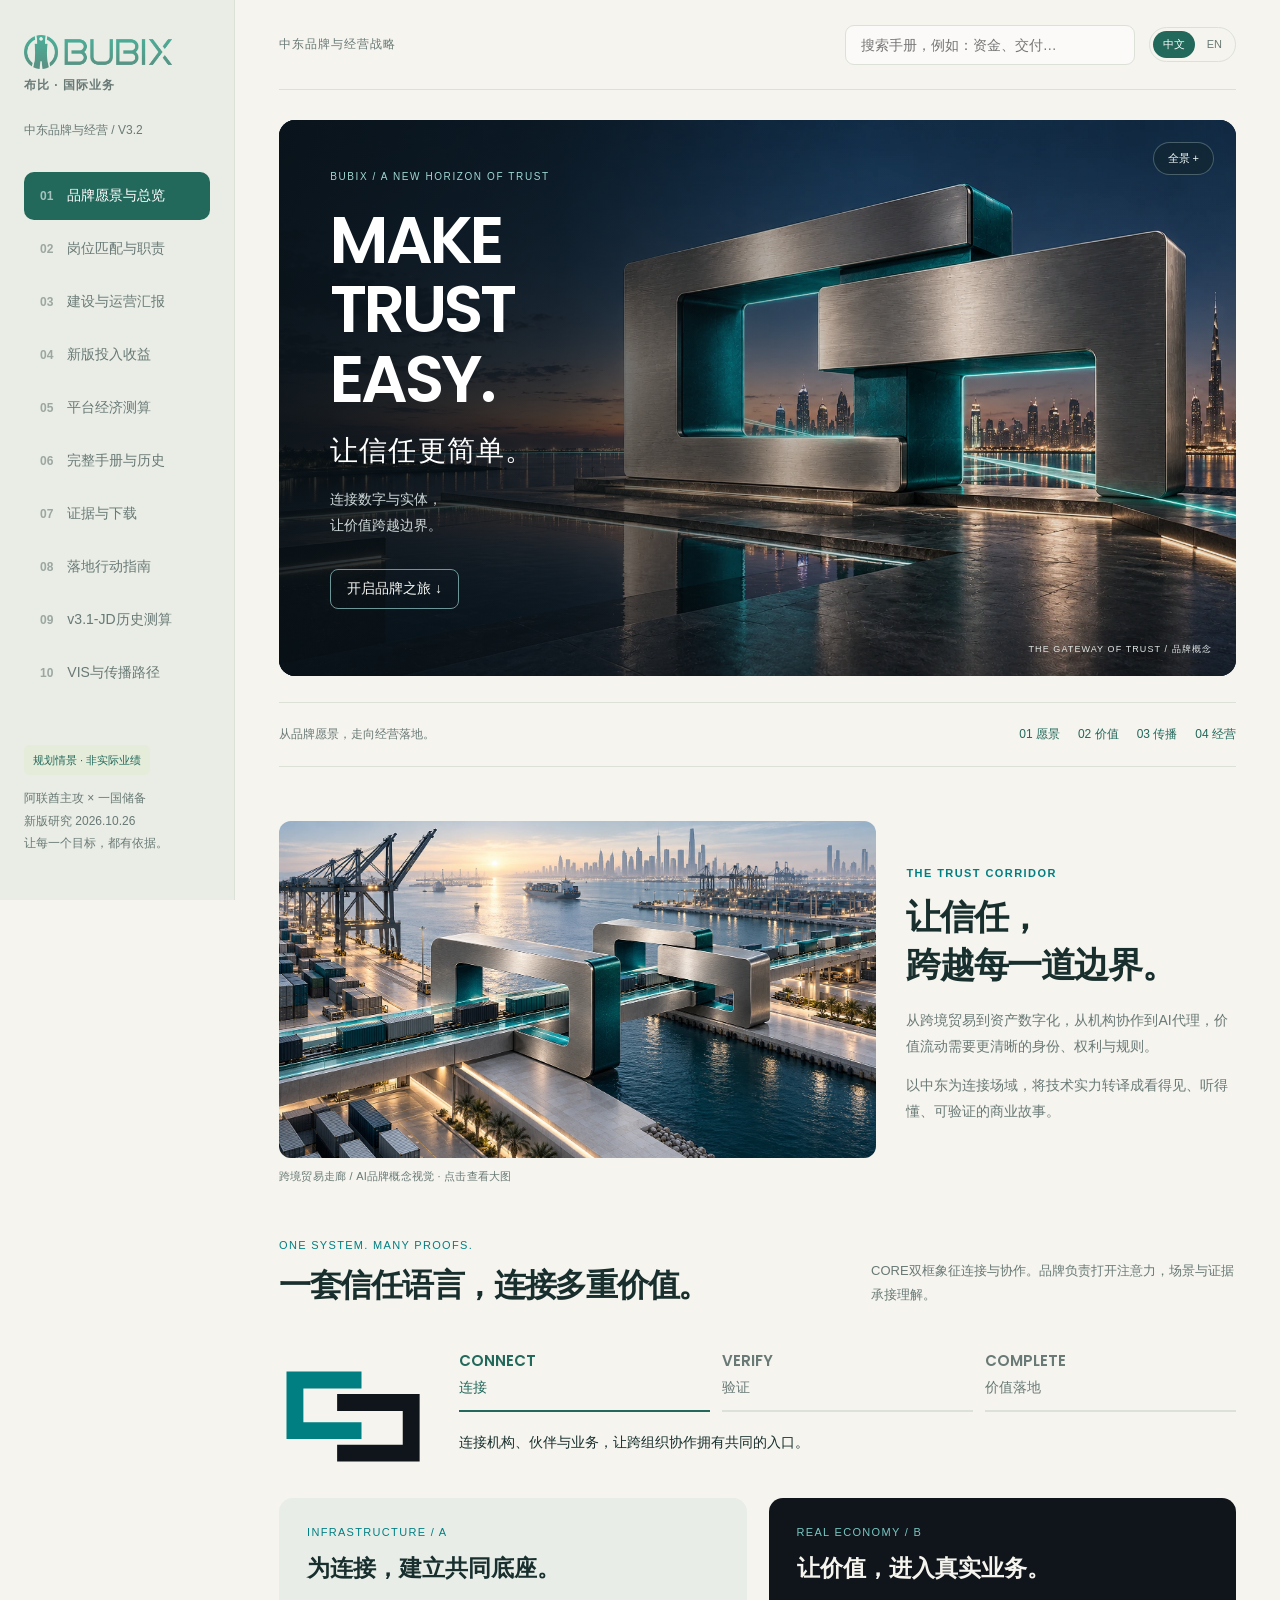
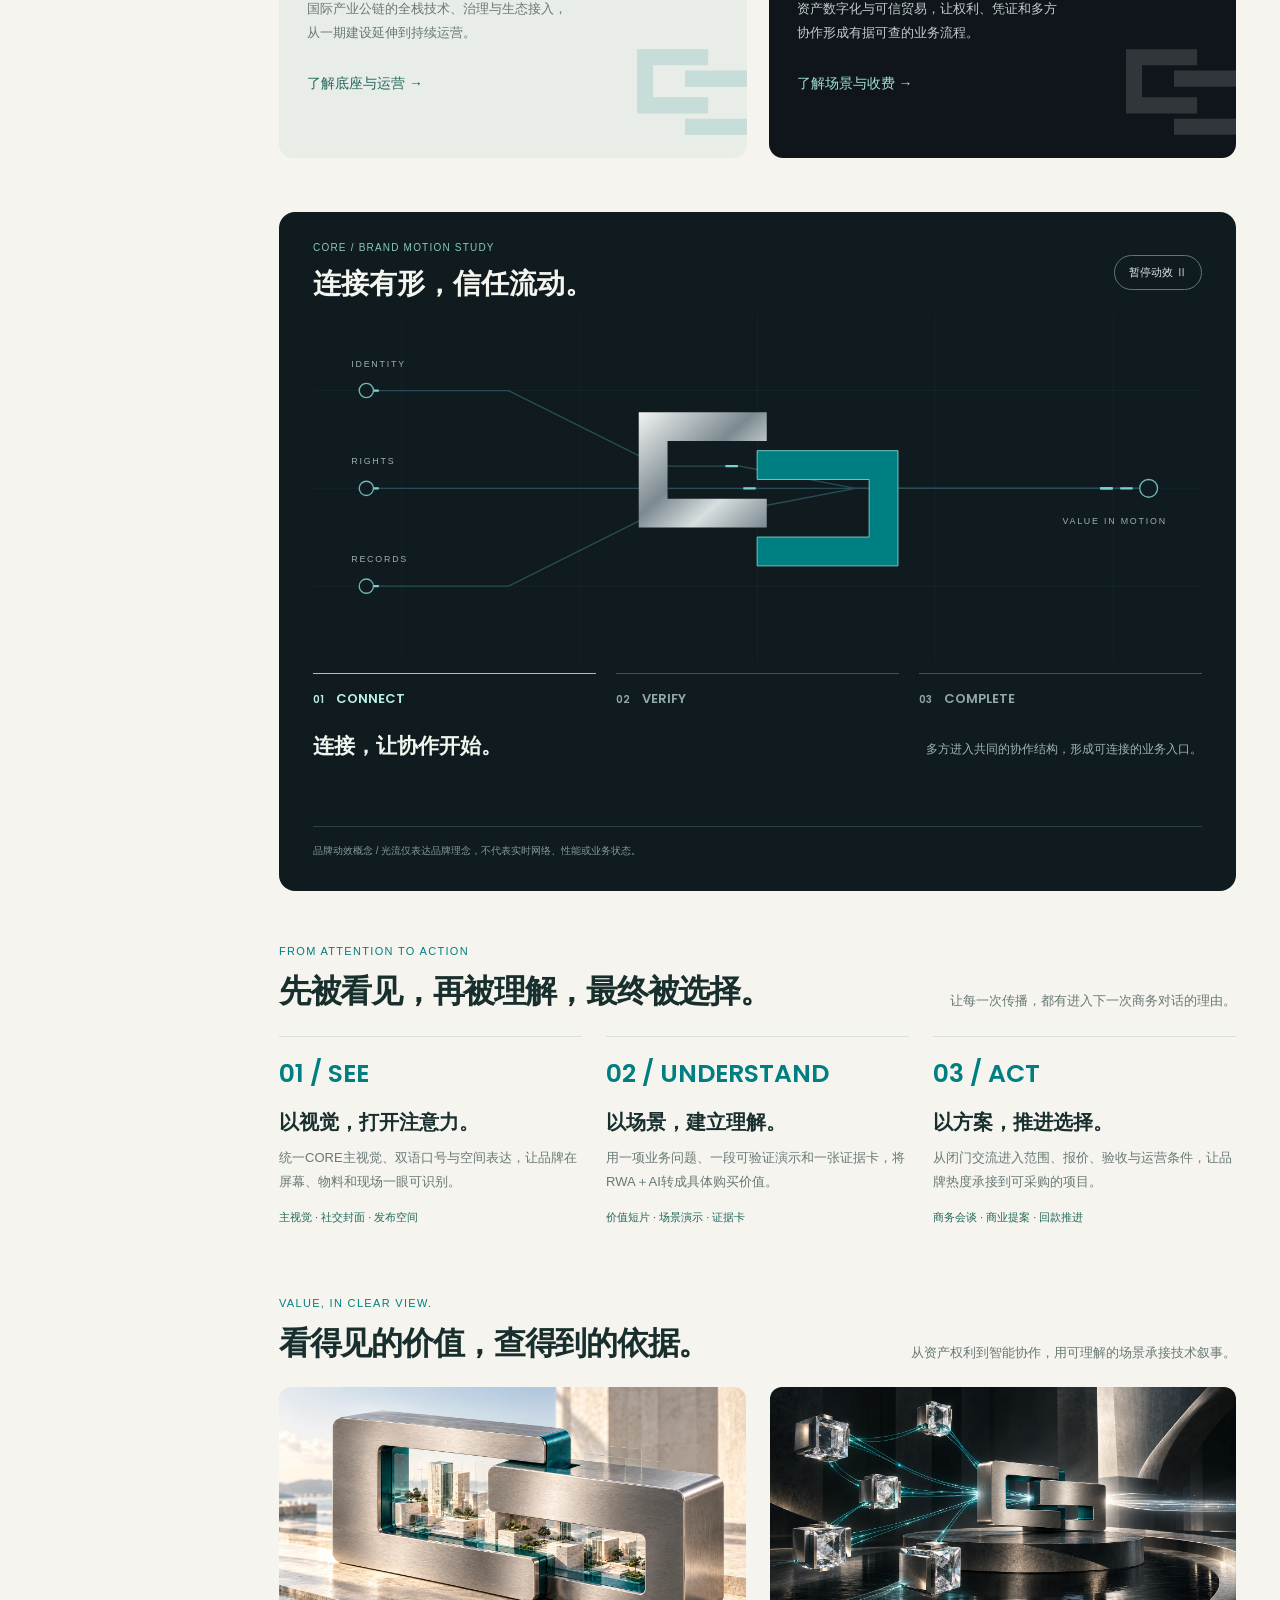
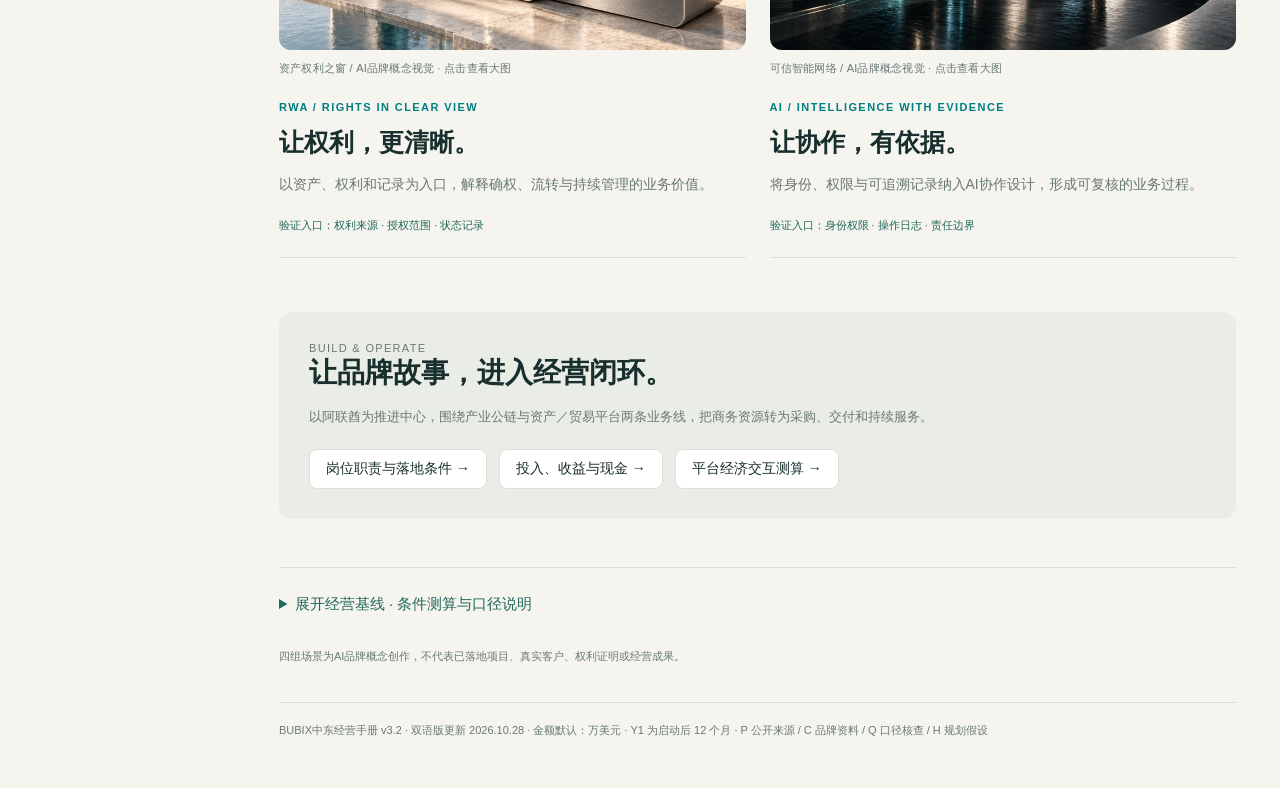
==== index.html @ 16d8b5e0 "Publish Chinese and English BUBIX editions with state-preserving language switch and 27-page English" ====
<!doctype html><html lang="zh-CN"><head><meta charset="UTF-8"><meta name="viewport" content="width=device-width,initial-scale=1"><title>BUBIX · MAKE TRUST EASY / 中东品牌与经营战略</title><style>
:root{--bg:#f5f4ee;--ink:#182f2d;--muted:#697976;--green:#22685b;--lime:#d5ef9b;--line:#dce1d8;--white:#fff;--orange:#bd6841}*{box-sizing:border-box}body{margin:0;background:var(--bg);color:var(--ink);font-family:-apple-system,BlinkMacSystemFont,"PingFang SC","Microsoft YaHei",sans-serif;font-size:14px}button,input,select{font:inherit}button,a,select{touch-action:manipulation}button{cursor:pointer}a{color:var(--green)}button:focus-visible,a:focus-visible,input:focus-visible,select:focus-visible{outline:3px solid #b8d378;outline-offset:3px}aside{position:fixed;inset:0 auto 0 0;width:235px;padding:34px 24px;background:#e9ede5;display:flex;flex-direction:column;border-right:1px solid var(--line)}.brand{font-weight:800;font-size:27px;letter-spacing:-1px}.brand span{font-size:12px;letter-spacing:2px;display:block;margin-top:7px;color:var(--muted)}.edition{margin:28px 0;color:var(--muted);font-size:12px}nav button{display:flex;align-items:center;gap:14px;border:0;background:transparent;color:var(--muted);width:100%;padding:14px 16px;text-align:left;border-radius:10px;margin:5px 0}nav button.active{background:var(--green);color:white}nav b{font-size:12px;opacity:.6}.aside-bottom{margin-top:auto;font-size:12px;line-height:1.9;color:var(--muted)}main{margin-left:235px;padding:0 44px 50px;max-width:1580px}header{height:90px;display:flex;align-items:center;justify-content:space-between;border-bottom:1px solid var(--line);gap:20px}.crumb{color:var(--muted);font-size:12px}#search{width:290px;padding:11px 15px;background:#fff9;border:1px solid var(--line);border-radius:9px}h1{font-size:38px;line-height:1.35;letter-spacing:-1px;margin:16px 0}h2{font-size:22px;margin:0 0 16px}h3{font-size:16px;margin:0 0 12px}p{line-height:1.85}.eyebrow{font-size:11px;letter-spacing:2px;text-transform:uppercase;color:var(--muted)}.intro{padding:32px 0 24px}.intro p{color:var(--muted);margin:0;max-width:730px}.badge{display:inline-block;background:#e5edda;padding:5px 9px;border-radius:5px;font-size:11px;color:var(--green)}.hero{background:var(--ink);color:white;border-radius:18px;padding:32px;display:grid;grid-template-columns:1.4fr 1fr;gap:36px}.hero .eyebrow,.hero p{color:#b3c8bd}.hero h2{font-size:28px;max-width:560px;line-height:1.5}.hero .big{font-size:70px;letter-spacing:-3px;color:var(--lime);font-weight:600}.hero .big small{font-size:15px;letter-spacing:0;color:#b3c8bd;margin-left:10px}.hero-split{display:flex;gap:30px;border-top:1px solid #ffffff30;padding-top:16px;margin-top:18px}.hero-split b{font-size:25px;display:block}.hero-split span{font-size:12px;color:#b3c8bd}.btn{border:1px solid var(--line);border-radius:8px;padding:10px 16px;background:white;color:var(--ink);text-decoration:none;display:inline-block}.btn.green{background:var(--lime);border-color:var(--lime)}.grid{display:grid;grid-template-columns:repeat(4,1fr);gap:16px;margin:22px 0}.card{background:white;border:1px solid var(--line);border-radius:12px;padding:22px}.metric{font-size:32px;font-weight:600;margin:12px 0 5px;letter-spacing:-1px}.muted{color:var(--muted);font-size:12px;line-height:1.8}.two{display:grid;grid-template-columns:1.35fr 1fr;gap:22px;margin-top:22px}.row{display:flex;justify-content:space-between;align-items:center;gap:15px}.link{border:0;background:transparent;color:var(--green);padding:0;text-align:left}.entry{padding:17px 0;border-bottom:1px solid var(--line);cursor:pointer;display:block;width:100%;text-align:left;border-width:0 0 1px;background:none;color:var(--ink)}.entry strong{display:block;margin-bottom:6px}.entry:hover{color:var(--green)}.notice{border-left:3px solid #9ab67d;background:#edf1e7;padding:13px 16px;line-height:1.8;font-size:12px;margin:20px 0}.tabs{display:flex;gap:8px;flex-wrap:wrap;margin:20px 0}.tabs button{padding:11px 18px;background:white;border:1px solid var(--line);border-radius:8px}.tabs button.active{background:var(--green);color:white}.tablewrap{overflow:auto}table{width:100%;border-collapse:collapse;font-size:12px;text-align:left}th{background:#edf1e8;color:var(--green);font-weight:600}td,th{padding:12px;border-bottom:1px solid var(--line);line-height:1.7;min-width:90px}article{max-width:850px;font-size:15px}article p{line-height:2}article h2{font-size:18px;margin-top:28px}article table{margin:20px 0}.reader{display:grid;grid-template-columns:220px minmax(0,1fr);gap:28px;margin-top:24px}.toc{max-height:75vh;overflow:auto;position:sticky;top:20px;align-self:start}.toc button{display:block;width:100%;padding:10px;border:0;background:none;text-align:left;color:var(--muted);line-height:1.5;font-size:12px;border-radius:6px}.toc button.active{background:#e4edda;color:var(--green);font-weight:600}.reader-card{background:white;padding:30px;border-radius:12px;border:1px solid var(--line)}.reader-card h1{font-size:26px}.read-controls{display:flex;justify-content:space-between;margin:25px 0;gap:12px}.source{margin-bottom:12px;padding:22px;background:white;border:1px solid var(--line);border-radius:10px}.source p{margin:8px 0}.check{display:flex;gap:14px;padding:18px 0;border-bottom:1px solid var(--line);align-items:start}.check input{accent-color:var(--green);width:20px;height:20px;flex-shrink:0}.check.done span{text-decoration:line-through;color:var(--muted)}progress{width:100%;height:9px;accent-color:var(--green)}svg{width:100%;height:auto;display:block}.chart-months{display:grid;grid-template-columns:repeat(12,1fr);gap:3px}.chart-months button{border:0;background:transparent;font-size:10px;color:var(--muted);padding:8px 0}.chart-months button.active{background:#e7eddf;color:var(--green);border-radius:5px}.legend{font-size:11px;color:var(--muted);display:flex;gap:16px;margin:10px 0}.dot{display:inline-block;width:7px;height:7px;background:var(--green);border-radius:100%;margin-right:6px}.chartdetail{padding:13px;background:#f4f6ef;border-radius:7px;font-size:12px;line-height:1.8}.stress-value{font-size:32px;color:var(--orange);font-weight:600}select{max-width:100%;padding:10px;background:white;border:1px solid var(--line);border-radius:6px}footer{color:var(--muted);font-size:11px;margin-top:35px;border-top:1px solid var(--line);padding-top:20px}.download{display:flex;gap:10px;flex-wrap:wrap}#menu{display:none}.mobile-label{display:none}.search-result{padding:18px;border:1px solid var(--line);background:white;border-radius:9px;margin:12px 0;display:block;width:100%;text-align:left;color:var(--ink)}mark{background:#d5ef9b}dialog{width:min(700px,94vw);border:1px solid var(--line);border-radius:15px;padding:28px;color:var(--ink)}dialog::backdrop{background:#18302db0}@media(max-width:1100px){main{padding:0 25px 35px}.grid{grid-template-columns:repeat(2,1fr)}.two{grid-template-columns:1fr}.reader{grid-template-columns:170px minmax(0,1fr)}}@media(max-width:760px){aside{display:none;z-index:10;box-shadow:0 0 0 100vw #18302d70}aside.open{display:flex}main{margin:0;padding:0 18px 30px}header{height:74px}.crumb{display:none}#search{width:min(280px,75vw)}#menu{display:block;border:0;background:none;font-size:22px}h1{font-size:29px}.hero{grid-template-columns:1fr;padding:24px;gap:15px}.hero .big{font-size:60px}.hero h2{font-size:24px}.grid{gap:10px}.card{padding:16px}.metric{font-size:28px}.reader{display:block}.toc{position:static;max-height:180px;margin-bottom:20px}.reader-card{padding:20px}.reader-card h1{font-size:23px}}@media print{aside,header,.tabs,.read-controls,footer,.toc{display:none}main{margin:0;padding:0}.reader{display:block}.reader-card{border:0}body{background:white}.card{break-inside:avoid}}

html{scroll-behavior:smooth}main,.card,.reader-card,.reader>div,.two>*,.grid>*{min-width:0}article,.source{overflow-wrap:anywhere}.tablewrap{max-width:100%;overscroll-behavior-x:contain}button:disabled{opacity:.45;cursor:default}.skip-link{position:fixed;top:-100px;left:16px;z-index:40;background:white;padding:12px}.skip-link:focus{top:12px}#navClose,#navBackdrop{display:none}.guide-grid{display:grid;grid-template-columns:repeat(2,minmax(0,1fr));gap:16px}.guide-grid details{padding:20px;background:white;border:1px solid var(--line);border-radius:12px}.guide-grid summary{font-weight:600;cursor:pointer;min-height:44px}.guide-grid li{line-height:1.9;margin:8px 0}.mobile-toc{display:none}.version-note{font-size:12px;line-height:1.8;color:var(--muted)}
@media(max-width:760px){header{position:sticky;top:0;z-index:5;background:var(--bg);padding-top:env(safe-area-inset-top);height:auto;min-height:74px;gap:10px}#menu{min-width:44px;min-height:44px}#search{width:100%;min-width:0;font-size:16px}aside{width:min(300px,88vw);height:100dvh;overflow:auto;box-shadow:none;padding:24px}#navClose{display:block;align-self:flex-end;min-height:44px}#navBackdrop.open{display:block;position:fixed;inset:0;z-index:9;border:0;background:#18302d80}body.nav-open{overflow:hidden}.row{flex-wrap:wrap}.hero .big{font-size:52px}.hero .big small{display:block;margin:8px 0;font-size:14px}.hero-split{gap:20px}.card h2{font-size:20px}.chart-months{grid-template-columns:repeat(6,minmax(0,1fr))}.chart-months button{min-height:44px;font-size:12px}.download{display:grid;grid-template-columns:1fr}.download .btn{min-height:44px}.guide-grid{grid-template-columns:1fr}.toc{display:none}.mobile-toc{display:block;margin:0 0 16px;width:100%;font-size:16px;min-height:44px}.reader-card{padding:16px}.read-controls .btn{min-height:44px}.tabs button{min-height:44px}.notice{overflow-wrap:anywhere}dialog{max-height:85dvh;overflow:auto}.check{min-height:48px}.grid .metric{font-size:26px}.tablewrap table{min-width:500px}footer{padding-bottom:env(safe-area-inset-bottom)}}
@media(prefers-reduced-motion:reduce){html{scroll-behavior:auto}}
.v3-report{margin:16px 0;background:white;border:1px solid var(--line);border-radius:14px;padding:24px;scroll-margin-top:90px}.v3-report summary{font-size:20px;font-weight:650;line-height:1.5;cursor:pointer}.v3-report p{line-height:1.95;font-size:15px}.v3-report .lead{color:var(--green);font-size:17px}.v3-report table{font-size:14px}.calc-fields{display:grid;grid-template-columns:repeat(3,minmax(0,1fr));gap:18px}.calc-fields label{display:block;line-height:1.6}.calc-fields input{display:block;width:100%;padding:10px;border:1px solid var(--line);border-radius:8px;margin-top:7px}.v3-source{border-bottom:1px solid var(--line);padding:14px 0}.v3-source a{overflow-wrap:anywhere}.aside-bottom{position:static}aside{overflow:auto}#nav button{min-height:48px}.cashbars{display:flex;gap:4px;align-items:flex-end;height:140px}.cashbars>div{flex:1;min-width:0;text-align:center}.cashbars i{display:block;background:var(--green);min-height:2px}.cashbars small{font-size:10px}@media(max-width:760px){.calc-fields{grid-template-columns:1fr 1fr}.v3-report{padding:18px}.v3-report summary{font-size:18px}.v3-report table{min-width:650px}.cashbars small{font-size:8px}}@media(max-width:400px){.calc-fields{grid-template-columns:1fr}} </style><style>.hero .big{font-size:clamp(40px,4.3vw,60px);letter-spacing:-2px}.hero .big small{display:block;margin:8px 0;letter-spacing:0}#reverse .grid{grid-template-columns:1fr}#operating .grid{grid-template-columns:repeat(3,minmax(0,1fr))}@media(max-width:760px){#operating .grid{grid-template-columns:1fr}}</style><style>@font-face{font-family:BubixDisplay;src:url('assets/Poppins-SemiBold.ttf') format('truetype');font-display:swap;font-weight:600}body{--mineral:#007f82;--graphite:#10151b;--silver:#a5adb7}main{max-width:1720px}header .crumb{letter-spacing:.08em}.brand img{display:block;width:148px;height:36px;object-fit:contain;object-position:left center}.brand span{letter-spacing:1px}.narrative-hero{padding:42px 0 26px;display:grid;grid-template-columns:.8fr 1.2fr;gap:30px;align-items:center}.narrative-hero .eyebrow{color:var(--mineral);font-size:11px;letter-spacing:.16em}.narrative-hero h1{font-family:BubixDisplay,Arial,sans-serif;font-size:clamp(42px,4.6vw,76px);line-height:1.07;letter-spacing:-.055em;font-weight:600;margin:20px 0}.narrative-hero h2{font-size:clamp(21px,2vw,30px);font-weight:500;letter-spacing:.04em;margin:0 0 18px}.narrative-hero p{max-width:355px;color:var(--muted);font-size:14px;line-height:1.9}.narrative-actions{display:flex;gap:10px;flex-wrap:wrap;margin-top:24px}.narrative-actions .btn.green{background:var(--green);color:#fff;border-color:var(--green)}.visual-figure{margin:0;min-width:0}.visual-media{display:block;width:100%;padding:0;line-height:0;border:0;background:var(--graphite);border-radius:12px;overflow:hidden;text-align:left}.visual-media img{display:block;width:100%;height:auto;max-width:100%}.visual-media:focus-visible{outline-offset:5px}.visual-figure figcaption{font-size:11px;line-height:1.65;color:var(--muted);margin-top:9px;letter-spacing:.02em}.hero-figure .visual-media{border-radius:16px}.hero-figure img{aspect-ratio:1672/941;object-fit:contain}.reading-compass{display:flex;gap:18px;flex-wrap:wrap;align-items:center;border-top:1px solid var(--line);border-bottom:1px solid var(--line);padding:17px 0;font-size:12px;margin:14px 0 46px}.reading-compass span{color:var(--muted);margin-right:auto}.reading-compass button{border:0;background:transparent;color:var(--green);padding:6px 0}.editorial-section{margin:54px 0}.section-heading{display:flex;justify-content:space-between;gap:24px;align-items:end;margin:0 0 22px}.section-heading .eyebrow{margin-bottom:12px;color:var(--mineral)}.section-heading h2{font-size:clamp(25px,2.5vw,36px);line-height:1.4;letter-spacing:-.04em;margin:0}.section-heading p{max-width:365px;margin:0;color:var(--muted);font-size:13px}.image-story{display:grid;grid-template-columns:1.45fr .8fr;gap:30px;align-items:center}.image-story.reverse{grid-template-columns:.8fr 1.45fr}.image-story h2{font-size:clamp(26px,2.7vw,38px);line-height:1.4;letter-spacing:-.04em;margin:14px 0 18px}.image-story p{color:var(--muted);font-size:14px}.scene-tag{font-size:11px;letter-spacing:.13em;color:var(--mineral);font-weight:600}.statement-band{display:grid;grid-template-columns:1fr 1fr;gap:32px;margin:54px 0;padding:32px 0;border-top:1px solid var(--line);border-bottom:1px solid var(--line)}.statement-band h2{font-family:BubixDisplay,sans-serif;font-size:clamp(26px,3vw,42px);line-height:1.2;letter-spacing:-.04em;margin:0}.statement-band p{margin:0;color:var(--muted)}.core-story{display:grid;grid-template-columns:150px 1fr;gap:30px;align-items:center;margin-top:28px}.core-story>img{width:150px;height:auto}.stage-controls{display:grid;grid-template-columns:repeat(3,minmax(0,1fr));gap:12px}.stage-controls button{text-align:left;background:transparent;border:0;border-bottom:2px solid var(--line);padding:13px 0;color:var(--muted)}.stage-controls button b{display:block;font-family:BubixDisplay,sans-serif;font-size:15px;margin-bottom:7px}.stage-controls button.active{color:var(--green);border-color:var(--green)}.stage-copy{padding:18px 0;min-height:86px;line-height:1.8;font-size:14px}.dual-stories{display:grid;grid-template-columns:1fr 1fr;gap:22px}.dual-story{position:relative;background:#e8ede8;border-radius:14px;padding:28px;overflow:hidden;min-height:260px}.dual-story.dark{background:var(--graphite);color:#f5f4ee}.dual-story h3{font-size:23px;line-height:1.4;margin:14px 0 10px;max-width:260px}.dual-story p{max-width:270px;font-size:13px;line-height:1.9;color:var(--muted);position:relative;z-index:1}.dual-story.dark p{color:#c2cccc}.dual-story .core-emblem{position:absolute;right:-25px;bottom:16px;width:142px;opacity:.14;pointer-events:none}.dual-story .eyebrow{color:var(--mineral)}.dual-story.dark .eyebrow{color:#77c7c2}.dual-story .link{margin-top:16px}.dual-story.dark .link{color:#9bdfd6}.campaign-flow{display:grid;grid-template-columns:repeat(3,minmax(0,1fr));gap:24px}.campaign-flow section{border-top:1px solid var(--line);padding:18px 0}.campaign-flow .flow-number{font-family:BubixDisplay,sans-serif;color:var(--mineral);font-size:25px}.campaign-flow h3{font-size:20px;margin:16px 0 10px}.campaign-flow p{font-size:13px;color:var(--muted);margin:0}.campaign-flow small{display:block;color:var(--green);font-size:11px;margin-top:16px}.poster-gallery{display:grid;grid-template-columns:repeat(3,minmax(0,1fr));gap:18px}.poster-gallery img{aspect-ratio:4/5;object-fit:contain;background:var(--graphite)}.proof-door{margin:48px 0;padding:30px;background:#e9ede5;border-radius:14px}.proof-door>h2{font-size:28px;margin:0 0 10px}.proof-door>p{color:var(--muted);font-size:13px;max-width:650px}.proof-links{display:flex;gap:12px;flex-wrap:wrap;margin-top:20px}.operating-layer{margin:30px 0;border-top:1px solid var(--line);padding-top:22px}.operating-layer>summary{font-size:15px;cursor:pointer;line-height:1.8;color:var(--green)}.operating-layer>.grid{margin-top:18px}.visual-note{font-size:11px;color:var(--muted);line-height:1.8}.section-banner{margin:22px 0 28px;display:grid;grid-template-columns:1fr 180px;gap:24px;align-items:center;border-top:1px solid var(--line);border-bottom:1px solid var(--line);padding:20px 0}.section-banner strong{font-size:18px;line-height:1.5;font-weight:500}.section-banner p{margin:8px 0 0;color:var(--muted);font-size:13px}.section-banner img{width:160px;justify-self:end}.chapter-visual{margin:20px 0 28px}.visual-dialog{width:min(1400px,96vw);max-height:94dvh;padding:18px;background:var(--graphite);color:#f5f4ee;overflow:auto}.visual-dialog .row{justify-content:space-between;align-items:start;margin-bottom:12px}.visual-dialog img{width:100%;height:auto;display:block}.visual-dialog p{font-size:12px;color:#b9c5c5;margin:7px 0}.visual-dialog .btn{background:transparent;color:#f5f4ee;border-color:#879b9b}.v3-report{padding:19px 23px}.v3-report summary{font-size:17px}.v3-report .lead{font-size:15px}.v3-report p{font-size:14px}.narrative-main .eyebrow{letter-spacing:.12em}
@media(min-width:1400px){.narrative-hero{grid-template-columns:.7fr 1.3fr;padding-top:48px;gap:42px}.hero-figure .visual-media{box-shadow:0 24px 48px #10151b16}}@media(max-width:1000px){.narrative-hero{grid-template-columns:1fr;padding-top:32px;gap:20px}.narrative-hero h1{font-size:54px;max-width:600px}.narrative-hero p{max-width:640px}.image-story,.image-story.reverse{grid-template-columns:1fr;gap:22px}.image-story.reverse .visual-figure{order:-1}.section-heading{align-items:start;flex-direction:column;gap:10px}.section-heading p{max-width:none}.core-story{grid-template-columns:100px 1fr;gap:20px}.core-story>img{width:100px}.dual-story{padding:22px}.dual-story .core-emblem{width:110px}.statement-band{gap:20px}.poster-gallery{gap:12px}}
@media(max-width:760px){.narrative-hero h1{font-size:clamp(42px,12vw,65px)}.narrative-hero h2{font-size:24px}.narrative-hero{padding-top:27px}.reading-compass{gap:14px;margin-bottom:34px}.reading-compass span{width:100%}.editorial-section{margin:38px 0}.statement-band,.dual-stories,.campaign-flow{grid-template-columns:1fr}.statement-band{padding:25px 0;margin:36px 0}.statement-band h2{font-size:30px}.core-story{grid-template-columns:1fr;gap:12px}.core-story>img{width:95px}.stage-controls{gap:12px}.stage-controls button{min-height:60px}.stage-controls button b{font-size:13px}.stage-copy{min-height:112px}.poster-gallery{grid-template-columns:1fr;gap:24px}.poster-gallery img{aspect-ratio:auto;max-height:540px}.proof-door{padding:23px}.proof-door>h2{font-size:25px}.proof-links{display:grid;grid-template-columns:1fr}.section-banner{grid-template-columns:1fr 80px;gap:15px}.section-banner img{width:80px}.visual-media{border-radius:10px}.narrative-actions .btn{min-height:44px}.visual-dialog{padding:12px}.v3-report{padding:17px}.visual-dialog .row{flex-wrap:wrap}}@media(prefers-reduced-motion:no-preference){.visual-media img{transition:transform .4s}.visual-media:hover img{transform:scale(1.012)}}

/* Brand worlds v3: new campaign environments and native SVG motion. */
.world-hero{position:relative;isolation:isolate;overflow:hidden;border-radius:16px;margin:30px 0 26px;background:#101b24;min-height:540px;aspect-ratio:1.72;color:#fff}.world-hero-image,.world-hero-shade{position:absolute;inset:0;width:100%;height:100%;object-fit:cover}.world-hero-image{object-position:58% center}.world-hero-shade{background:linear-gradient(90deg,rgba(8,17,23,.91) 0%,rgba(8,17,23,.7) 29%,rgba(8,17,23,.08) 62%)}.world-hero-copy{position:relative;z-index:1;padding:clamp(28px,4vw,64px);max-width:530px}.world-hero .eyebrow{font-size:10px;color:#9fd8d3;letter-spacing:.16em}.world-hero h1{font-family:BubixDisplay,Arial,sans-serif;font-size:clamp(42px,5.1vw,78px);line-height:1.06;letter-spacing:-.045em;color:#fff;margin:24px 0 18px}.world-hero h2{color:#fff;font-size:clamp(21px,2.2vw,30px);font-weight:500;letter-spacing:.04em;margin:0 0 16px}.world-hero p{color:#d0dada;font-size:14px;line-height:1.9}.world-hero .btn{background:transparent;color:#f5f6f2;border-color:#6c9697;margin-top:16px}.hero-zoom{position:absolute;right:22px;top:22px;z-index:2;color:#eef7f5;background:#12252d99;border:1px solid #8ba9aa70;border-radius:30px;padding:8px 14px;font-size:11px}.hero-concept{position:absolute;right:24px;bottom:20px;font-size:9px;letter-spacing:.12em;color:#e0e5e3}.world-pair{display:grid;grid-template-columns:1fr 1fr;gap:24px}.world-pair article{min-width:0}.world-copy{padding:24px 0;border-bottom:1px solid var(--line)}.world-copy h3{font-size:25px;margin:13px 0 12px}.world-copy p{color:var(--muted);font-size:14px;line-height:1.9;margin:0 0 17px;max-width:440px}.world-copy span{font-size:11px;color:var(--green)}.motion-world{background:#101b20;color:#eef4f1;border-radius:16px;padding:30px 34px;margin:54px 0;overflow:hidden}.motion-top{display:flex;justify-content:space-between;gap:18px;align-items:center}.motion-top .eyebrow{color:#89c7c2;font-size:10px}.motion-top h2{color:#f4f5ef;font-size:28px;margin:12px 0 0}.motion-toggle{flex-shrink:0;border:1px solid #5c787b;background:transparent;border-radius:24px;padding:9px 14px;color:#d8e7e4;font-size:11px}.trust-motion{width:100%;display:block;height:auto;margin:12px 0}.motion-grid{opacity:.38}.motion-controls{display:grid;grid-template-columns:repeat(3,1fr);gap:20px}.motion-controls button{border:0;border-top:1px solid #3f555a;border-radius:0;color:#91a8aa;background:transparent;padding:15px 0;text-align:left;font-family:BubixDisplay,sans-serif;font-size:13px}.motion-controls button span{font-size:10px;margin-right:12px}.motion-controls button.active{color:#baf0e8;border-color:#7bd4c8}.motion-caption{display:flex;gap:24px;justify-content:space-between;align-items:baseline;min-height:90px;padding-top:8px}.motion-caption h3{color:#f0f5ee;font-size:21px;margin:0;white-space:nowrap}.motion-caption p{color:#9cb6b7;font-size:12px;line-height:1.9;max-width:430px;margin:0}.motion-note{color:#809b9e;font-size:10px;margin:12px 0 0;border-top:1px solid #294147;padding-top:15px}.stream{animation:trustFlow 6s linear infinite}.stream-b{animation-delay:-2s}.stream-c{animation-delay:-4s}.verification-scan{animation:trustScan 5s ease-in-out infinite;transform-origin:center}.frame-one,.frame-two{transition:transform 1s ease,opacity 1s}.motion-world[data-mode="0"] .frame-one{transform:translateX(-10px)}.motion-world[data-mode="0"] .frame-two{transform:translateX(10px)}.motion-world[data-mode="0"] .verification-scan{opacity:0}.motion-world[data-mode="2"] .stream{stroke:#daf6f0;animation-duration:4s}.motion-world[data-mode="2"] .verification-scan{opacity:0}.motion-world.paused *,.motion-world.offscreen *{animation-play-state:paused!important}.motion-world.paused .verification-scan{opacity:.45}.motion-world[data-mode="1"] .flow-light{opacity:.6}@keyframes trustFlow{to{stroke-dashoffset:-848}}@keyframes trustScan{0%,100%{transform:translateX(-95px);opacity:.1}50%{transform:translateX(125px);opacity:.85}}
@media(max-width:1000px){.world-hero{min-height:530px;aspect-ratio:auto}.world-hero h1{font-size:58px}.world-hero-copy{padding:35px}.world-hero-shade{background:linear-gradient(90deg,#081117ed 0%,#081117bb 38%,#08111718 80%)}.world-hero-image{object-position:60% center}.motion-caption{display:block;min-height:100px}.motion-caption p{margin-top:10px;max-width:100%}.motion-top h2{font-size:24px}}
@media(max-width:760px){.world-hero{min-height:620px;margin-top:22px}.world-hero-copy{padding:28px;max-width:none}.world-hero h1{font-size:56px;margin-top:30px}.world-hero-image{object-fit:cover;object-position:64% center}.world-hero-shade{background:linear-gradient(90deg,#081117de,#08111766),linear-gradient(0deg,#08111766,transparent 40%)}.hero-zoom{right:15px;top:15px;font-size:10px;padding:7px 10px}.world-hero .eyebrow{font-size:8px;max-width:180px;line-height:1.8}.hero-concept{font-size:8px;left:28px;right:20px}.world-pair{grid-template-columns:1fr;gap:32px}.world-copy{padding-top:20px}.motion-world{padding:25px 20px;margin:38px 0}.motion-top{align-items:start;flex-wrap:wrap}.motion-top h2{font-size:23px}.motion-toggle{padding:8px 12px}.trust-motion{margin:15px -10px;width:calc(100% + 20px)}.motion-controls{gap:12px}.motion-controls button{font-size:10px}.motion-controls button span{display:block;margin:0 0 8px}.motion-caption h3{font-size:19px}.motion-caption{min-height:125px}.motion-note{line-height:1.8}}
@media(prefers-reduced-motion:reduce){.frame-one,.frame-two{transition:none}}
.motion-world[data-mode="0"] .verification-scan,.motion-world[data-mode="2"] .verification-scan{visibility:hidden}
</style><style>.header-tools{display:flex;align-items:center;gap:14px;min-width:0}.language-links{display:flex;gap:2px;flex-shrink:0;padding:3px;border:1px solid var(--line);border-radius:25px}.language-links a{padding:6px 10px;font-size:11px;line-height:1.3;color:var(--muted);text-decoration:none;border-radius:20px}.language-links a[aria-current=page]{background:var(--green);color:white}header .crumb{font-size:12px}html[lang=en] #nav button{font-size:12px;line-height:1.5}html[lang=en] .section-heading h2{font-size:clamp(24px,2.5vw,34px)}html[lang=en] .dual-story h3{max-width:320px}html[lang=en] .motion-caption h3{white-space:normal;max-width:380px}html[lang=en] .motion-caption{min-height:120px}html[lang=en] .stage-copy{min-height:112px}html[lang=en] .world-hero-copy{max-width:530px}html[lang=en] .world-hero h2{font-size:22px}html[lang=en] .world-hero h2{display:none}html[lang=en] table{font-size:12px}html[lang=en] .v3-report summary{line-height:1.6}html[lang=en] .intro h1{font-size:clamp(30px,3vw,46px);max-width:1000px}html[lang=en] .world-copy h3{font-size:25px}@media(max-width:1000px){header .crumb{display:none}.header-tools{margin-left:auto}html[lang=en] .section-heading h2{font-size:28px}}@media(max-width:760px){.header-tools{flex:1;gap:8px;width:auto}.header-tools #search{width:100%;min-width:0}.language-links a{padding:6px 8px}header{gap:12px}.language-links{gap:0}html[lang=en] .world-hero-copy{padding:28px}html[lang=en] .world-hero p{max-width:235px}html[lang=en] .motion-caption{min-height:160px}html[lang=en] .motion-top h2{font-size:22px}html[lang=en] .stage-copy{min-height:150px}html[lang=en] .section-heading h2{font-size:26px}}</style></head><body><a class="skip-link" href="#app">跳至正文</a><button id="navBackdrop" aria-label="关闭导航" tabindex="-1"></button><aside id="sidebar"><button id="navClose" class="btn" aria-label="关闭导航">关闭 ×</button><div class="brand"><img src="assets/official-logo-dark.png" alt="BUBIX"><span>布比 · 国际业务</span></div><div class="edition">中东品牌与经营 / V3.2</div><nav id="nav"></nav><div class="aside-bottom"><span class="badge">规划情景 · 非实际业绩</span><p>阿联酋主攻 × 一国储备<br>新版研究 2026.10.26<br>让每一个目标，都有依据。</p></div></aside><main><header><span class="crumb">中东品牌与经营战略</span><button id="menu" aria-label="打开导航" aria-controls="sidebar" aria-expanded="false">☰</button><div class="header-tools"><input id="search" type="search" placeholder="搜索手册，例如：资金、交付…" aria-label="全文搜索手册"><nav id="languageLinks" class="language-links" aria-label="页面语言 / Page language"><a href="index.html" lang="zh-CN" data-lang="zh" aria-current="page">中文</a><a href="en.html" lang="en" data-lang="en">EN</a></nav></div></header><div id="app" tabindex="-1"></div><footer>BUBIX中东经营手册 v3.2 · 双语版更新 2026.10.28 · 金额默认：万美元 · Y1 为启动后 12 个月 · P 公开来源 / C 品牌资料 / Q 口径核查 / H 规划假设</footer></main><dialog id="visualDialog" class="visual-dialog"><div class="row"><p id="visualCaption"></p><button class="btn" id="visualClose" type="button">关闭 ×</button></div><img id="visualLarge" alt=""></dialog><script>const P=[{"title": "BUBIX中东：建设数字信任底座，经营持续服务", "lead": "V3.2 / 中东业务经营方案 · 阿联酋推进机构 × Build & Operate", "paras": ["建议以国家/大型产业平台为主线，以企业应用与经常性服务验证商业化；区域岗位承担资源、方案、签约、回款和运营协同。", "首期投入规划区间为500–1000万美元。“年利润2000–3000万”的币种、利润归属、目标年份及税前税后口径尚未明确，暂按不同条件进行敏感性测算。", "承接v3.1-JD的六项汇报材料；供货主体、平台运营主体和股权收益分别测算。保留原版式与27页汇报形式。"], "headers": [], "rows": [], "note": "M01 p2 / C01 p3 / C02 p6、9；公开阅读版。背景资料原文不公开。"}, {"title": "岗位定位：区域商务经营与联合运营推进", "lead": "围绕1–2个目标国家，打通战略商务资源、商业合同、实际回款与本地运营。", "paras": ["核心职责包括决策层商务拓展、国家级与企业项目谈判、回款推进、本地组织协同及总部决策支持。", "平台、内容与HAA工具服务于商务经营；真实资源、工作语言、项目经验及驻地能力须单独核验。"], "headers": ["责任范围", "落地工作包"], "rows": [["国别经营", "阿联酋主攻；储备国按资源、采购及交付条件评审"], ["双线业务", "A国际产业公链全栈与运营；B资产数字化/可信贸易平台与运营"], ["结果责任", "有效合同、履约收入、实际回款、毛利与贡献归属分别记录"], ["本地协同", "推进机构、合作主体、培训、驻地及总部资源安排"]], "note": "J01岗位职责与任职要求；M01区域经营需求。方案覆盖不等于实际资源或任职资格已验证。"}, {"title": "六项经营决策材料与评审事项", "lead": "保留六项结构，补齐联合运营经济性。", "paras": [], "headers": ["材料", "关键输出", "决策"], "rows": [["1 经营目标", "首年建设/获客；三年条件路径", "是否立项及主攻国"], ["2 年度收入", "供应商收入与运营商收入两张表", "付款主体与收入归属"], ["3 商机与假设", "赞助方、授权、预算、数据、付费意愿", "商机何时进入预测"], ["4 交付与成本", "技术边界、工程人月、本地运营编制", "交付责任与超支承担"], ["5 现金与压力", "分期投入、付款、未达标停投", "投入多少及何时释放"], ["6 目标差距", "利润币种/归属反推、90日行动", "补资源、改价格或调目标"]], "note": "H · 规划假设；非订单、成交报价、财务预测或获批预算。"}, {"title": "材料能证明什么，不能证明什么", "lead": "品牌介绍列示业务定位；财务业绩核验须依据合同、验收和账务记录。", "paras": [], "headers": ["来源", "资料列示要点", "使用边界"], "rows": [["C01 Overview / 2026.02", "连接加密生态与实体经济；40+产品、150+专利", "资料列示；数量未经独立核验"], ["C02 DTI / 2026.03", "建设＋运营；140+专利、120+客户、10+世界500强", "资料列示；专利口径与C01不一致"], ["M01 业务需求背景", "国际业务与区域推进方向", "背景资料原文不公开；国别、合同与验收状态待专项核验"], ["P01 官网核心技术", "自主链、合约、隐私、DID、抗量子、Agentic AI", "技术定位，不能替代性能测试或产品成熟度"], ["历史营收/批准预算", "仍未取得一手财务证明", "不引用9608.65万元作为已证实2023营收"]], "note": "来源类别与公开链接见files/source-register.json。背景资料不附原文；引用不代表独立核验完成。"}, {"title": "品牌使命：连接加密生态与实体经济", "lead": "Bridging crypto ecosystems with real economies.", "paras": ["品牌使命的商业表达：让组织之间的身份、权利、数据与交易，可以被共同验证，并在明确规则下协作。", "业务价值：缩短凭证核验、减少多方对账、明确资产权利记录、约束AI代理的权限和操作追踪。具体收益必须来自试点前后测量。", "品牌主张建议：VALUE, IN CLEAR VIEW. 让价值有据可查。延续CORE双构件，表现连接、验证、协同完成。", "“国家级”用于项目范围和合作层级；未经证明，不对外声称国家所有、政府担保、全球仅两国具备能力。"], "headers": [], "rows": [], "note": "C01 p2–5；P01官网；品牌文案为H建议，非正式品牌口号。"}, {"title": "六项技术，转为四类购买理由", "lead": "官网与国际材料分类略有差异，按客户价值组织。", "paras": [], "headers": ["能力组", "解决什么", "可验证交付"], "rows": [["自主链＋智能合约", "多方共享规则与业务状态", "节点配置、权限矩阵、合约测试及日志"], ["DID＋隐私计算", "定义数据访问与业务操作权限", "凭证签发/撤销/验证与权限测试"], ["可信数据＋Agentic AI", "AI使用有来源的数据，在授权内执行", "数据来源、代理身份、批准记录、操作审计"], ["安全与抗量子研究", "减少基础设施长期迁移风险", "现有算法、支持范围与独立测试；研究与量产分开"]], "note": "P01 https://www.bubi.cn/core-tech；C01 p4–5。以上是验收设计，不声称已通过测试。"}, {"title": "双线业务：产业公链与资产/贸易应用", "lead": "两条业务线各有购买方、交付与运营责任；底座可复用，收入不重复计量。", "paras": ["一期范围以软件、治理、集成与持续运营为主，不涉及默认硬件承包。硬件和基础云采购须另列主体、范围与报价。", "国家一期250万美元实施费仅对应既定软件工作包，不代表全国数字基础设施总价；500–1000万美元投入仍须明确出资主体与用途。"], "headers": ["业务线", "买方与交付", "收入与验收"], "rows": [["A 国际产业公链", "本地授权运营主体/战略集团；全栈底座、节点治理、工具、接口与生态接入", "实施＋支持＋约定运营服务；按SOW与运营交接验收"], ["B 资产数字化/可信贸易", "产业、资产及贸易机构；权利/凭证记录、跨组织工作流与对账", "付费方案＋实施/订阅＋包外用量；按权利/数据流程与业务验收"], ["RWA＋AI价值层", "RWA对应资产与权利流程；AI对应授权、数据和操作追踪", "收费须对应独立权益，不以传播主题直接增加收入"]], "note": "J01职责3–4；C01/C02产品与运营模式。合同权利、许可、数据及支持条件须按实际项目确定。"}, {"title": "四本账：杜绝把生态规模写成BUBIX收入", "lead": "首年供货营收与本地平台收入可能存在内部交易。", "paras": [], "headers": ["主体/层级", "可计量指标", "必须隔离的项目"], "rows": [["BUBIX供货主体", "履约收入、成本、回款、应收", "当地客户流水不自动归属供货方"], ["本地运营主体/JV", "第三方服务收入、运营成本、现金", "向BUBIX采购是成本/资产，不是额外生态收入"], ["股东经济利益", "约定分红或收益权、投资额", "股比×利润只是敏感性，不等于可分配现金"], ["网络生态", "资产面值、交易额、节点数、活跃客户", "资产规模、币价、市值和融资额均不等于营收"]], "note": "H核算框架；是否合并、资本化、确认分红或权益法，待实际合同与财务判断。"}, {"title": "首年供货基线：363.75万美元是一种合同组合", "lead": "这是v3.1-JD可复算的供应商口径，不代表中东平台全部收入。", "paras": ["目标组合回款425万、税前区域贡献20.28万；未计总部所有费用、税费及资本成本。", "合同数量、价格、签约月、验收和付款均为拟定。国家一期不签时，首年供货收入降至176.25万，贡献为负。"], "headers": ["项目", "签约金额", "首年确认收入"], "rows": [["2个前置方案", "30", "30"], ["2个企业平台含支持", "170", "146.25"], ["1个国家一期含支持", "280", "187.5"], ["合计 / 万美元", "480", "363.75"]], "note": "H-SUP；逐月供货模型与67项算术检查由独立文件提供。项目数量、报价和排期均为规划假设。"}, {"title": "平台运营收入：按付费账户和计费事件拟定", "lead": "以下均为全年等效付费量，避免把年末客户数乘全年价格。", "paras": [], "headers": ["收入项", "Y1假设", "Y2假设", "Y3假设"], "rows": [["BaaS/节点服务", "10户×6万＝60万", "30户×8万＝240万", "48户×10万＝480万"], ["凭证/API增量用量", "50万次×$0.20＝10万", "300万次×$0.20＝60万", "1000万次×$0.20＝200万"], ["应用工作流", "8项×5万＝40万", "15项×8万＝120万", "20项×10万＝200万"], ["AI租户附加服务", "6户×2.5万＝15万", "15户×4万＝60万", "24户×5万＝120万"], ["平台外部收入 / 万美元", "125", "480", "1000"]], "note": "H-OP01；用量仅计算订阅包外事件；工作流与AI服务不重复收同一权益。所有数量和定价未经客户验证。"}, {"title": "平台经济性：首年建设，后续放量仍需条件", "lead": "单位万美元；这是全费用化的经营测算，不是审计利润预测。", "paras": ["初期280万对应向BUBIX采购一项底座包的规划额，作为运营方成本；供应商确认时点与付款可不同。此处不与上一页供货营收相加。", "若会计上资本化，则须重做摊销、减值和现金表；不能因资本化而宣称商业回报更好。"], "headers": ["项目", "Y1", "Y2", "Y3"], "rows": [["外部服务收入", "125", "480", "1000"], ["可变交付/渠道成本45%", "56.25", "216", "450"], ["固定运营费用", "120", "200", "250"], ["初期技术采购全额费用化", "280", "0", "0"], ["规划税前贡献", "-331.25", "64", "300"]], "note": "H-OP02；不含税、融资、超范围改造及额外牌照资本；Y2/Y3均为条件阶段，不保证按公历发生。"}, {"title": "运营模型的成本依据与替换条件", "lead": "45%是报价前的规划占位，不是布比历史毛利率。", "paras": [], "headers": ["成本", "假设构成", "替换依据"], "rows": [["变动成本45%", "云/用量10%＋交付支持20%＋渠道/生态15%", "云账单、人员工时、第三方费率和伙伴协议"], ["Y1固定费120万", "团队60、伙伴/法律20、差旅15、内容活动15、行政10", "岗位报价、服务合同、雇佣与办公方案"], ["Y2固定费200万", "团队110、伙伴/法律25、差旅20、市场25、行政20", "付费客户、服务等级与本地组织"], ["Y3固定费250万", "团队140、伙伴/法律30、差旅25、市场30、行政25", "实际支持负荷与续费质量"], ["技术采购280万", "国家一期250＋年度支持30，规划全额费用化", "详细SOW、支持期及公允交易条款"]], "note": "H-OP03；团队固定职责与按收入计提的增量交付职责需工时隔离，防止重复预算。"}, {"title": "年利润“两三千万”：先确认三个口径", "lead": "Q01口径核查：利润目标的币种、归属主体、实现年份及税前税后口径尚未明确。", "paras": [], "headers": ["解释", "所需平台年收入 / 百万美元", "说明"], "rows": [["2000–3000万元人民币；平台利润", "9.52–14.29", "假设汇率7人民币/美元、税前利润率30%"], ["2000–3000万美元；平台利润", "66.67–100.00", "同为30%利润率"], ["人民币目标归BUBIX；经济份额30%", "31.75–47.62", "目标先除30%份额，再除30%利润率"], ["美元目标归BUBIX；经济份额30%", "222.22–333.33", "不代表已约定股比或已可分配利润"]], "note": "Q01口径核查 / H-REV；汇率7仅情景换算，不是实时汇率。若目标为净利润，须另加税费和融资桥接；30%为假设。"}, {"title": "目标差距：1000万美元运营收入仍非万能答案", "lead": "Y3条件路径税前贡献300万美元；与利润愿景须同口径比较。", "paras": ["平台300万美元税前贡献，按假设汇率7折合2100万元人民币：仅接近“平台人民币税前利润”解释的下沿。", "若BUBIX经济份额只有30%，相应示意利益为90万美元，即630万元人民币；不是公司合并营收，也不是可立即分红。", "若愿景是平台年利润2000万美元，1000万美元收入路径明显不足；需收入至少6667万美元（30%利润率假设）。", "因此汇报应同时展示首年落地指标与成熟期经营条件；不能用首年合同体量论证成熟平台利润，更不能用代币市值填补缺口。"], "headers": [], "rows": [], "note": "H-REV；经济份额示意不替代合并、权益法或分红会计。"}, {"title": "500–1000万美元：先作为候选资本包，不是费用预算", "lead": "中央示意750万美元；出资人、期限和用途仍需决策程序确认。", "paras": [], "headers": ["资金用途", "规划额度 / 万美元", "释放条件"], "rows": [["一期技术采购", "280", "SOW、权属、验收与付款结构明确"], ["首年固定运营费用", "120", "岗位分期到岗、月度成本核对"], ["变量成本及收款周转", "100", "订单/用量/应收账期触发；不是额外利润费用"], ["本地接入与追加范围储备", "100", "独立变更单，不预先认作已支出"], ["限制性资金/设立相关预留", "50", "待当地专业报价；不足时增资重批"], ["未分配流动性缓冲", "100", "压力测算及董事会授权"], ["总额", "750", "资金安排与利润表不能相加"]], "note": "M01投入区间；H-CAP分配。1000万也不是许可资本充分性保证；此表不是总部批准承诺。"}, {"title": "分三道门放款：用采购与用量验证替代一次性押注", "lead": "500–1000万规模只在投资路径明晰后进入审批。", "paras": [], "headers": ["阶段", "建议累计释放上限", "验收/停止条件"], "rows": [["0–90日资源验证", "实际预算待核定；50万仅为原测算占位", "资源盘点、需求与采购路径明确后，按最小验证工作包审批"], ["采购与一期实施", "350万美元", "明确买方/出资人、签约付款、技术SOW、运营主体和责任"], ["平台上线与扩展", "750万美元中央情景", "验收、付费用量、续费与单位贡献达阈值；逐月审批"], ["条件失效", "停止新增承诺", "无授权、预算未落地、用量低于阈值，缩范围或暂停"]], "note": "H-CAP；累计额度非新增相加；首期采购预付、沉没成本与退出成本需逐合同复核。"}, {"title": "现金与压力：资本包要能覆盖亏损和延迟", "lead": "运营方简化测试：所有收入当年收现、费用当年支付，不含新增资产。", "paras": [], "headers": ["运营Y1压力", "税前贡献 / 万美元", "含义"], "rows": [["基准：125收入、45%变动率", "-331.25", "280技术采购已全额计成本"], ["收入/付费量减半，固定费不变", "-365.625", "收入62.5，变动成本同步下降"], ["固定费与技术采购超支20%", "-411.25", "额外80成本；其他不变"], ["年内收入仅收回50%", "现金净流出393.75", "利润不因晚收而改善；期末应收62.5"], ["750万全额可用的基准年末余额", "418.75", "仅简化现金余额，未扣预留/受限资金及额外资产"]], "note": "H-CASH；不是月度峰值缺口。正式放款须13周滚动现金表，供应商140万周转不再直接叠加至此资本包。"}, {"title": "供应商与平台之间：用关联交易桥接避免重复计算", "lead": "同一份280万采购，不应同时当作生态新增收入和可自由支配现金。", "paras": ["供应商模型中的国家一期合同280万，首年按里程碑确认187.5万；运营方示意将整个采购280万作为初始建设支出，时间口径不同。", "若国家一期的买方就是本地运营主体，需按同一合同对齐供应方收入、运营方资产/成本、付款与应付；本版不编造合并报表。", "两家企业的实施合同是否由BUBIX直接签、还是由JV转售，也须明确；收入总额/净额取决于实际职责，不能把两套模型简单相加。", "股比分成仅用于敏感性。服务费、股息、投资回收、代币权益需各有合同与结算规则。"], "headers": [], "rows": [], "note": "H-ENTITY；财务负责人需形成法人结构图、关联交易清单与抵销表。"}, {"title": "商机开发：先找授权和预算，再谈国家级叙事", "lead": "战略商务渠道形成接洽入口；付款主体和采购程序决定项目可执行性。", "paras": [], "headers": ["路径", "优先识别", "形成的证据"], "rows": [["政府/授权运营商", "项目赞助方、采购机构、出资方、主管部门", "授权范围、采购计划、预算路径"], ["大型产业/家族集团", "业务单元、资产/数据所有人、财务负责人", "场景、成本基线、付费意向"], ["本地系统集成/咨询伙伴", "真实业绩、交付能力、客户授权", "合作边界、费用与可追溯工作成果"], ["生态伙伴", "银行、资产服务、身份/数据提供方", "接口、责任、必要资格与接入条件"]], "note": "H-GTM；不将王室/家族接触视为政府授权；报酬对应合法可审计工作成果，不为不当影响采购付费。"}, {"title": "90日行动：从资源核实到可采购方案", "lead": "先盘点资源、确认可行性，再进入受控资料披露、商业提案与签约推进。", "paras": ["启动预算根据人员、差旅、方案验证与外部服务的实际工作包核定；原50万美元不直接作为90日预算建议。"], "headers": ["时间", "重点动作", "验收物"], "rows": [["D1–15", "主攻/储备国资源与授权路径核实；安排总部协同", "资源关系图、沟通记录、国别筛选结论"], ["D16–30", "确认A/B业务线购买方、问题与预算路径", "2条业务价值链、需求备忘录、资料披露范围"], ["D31–60", "形成范围、报价、验收、付款与运营合作条件", "商业提案、SOW、合作条款、交付与培训排期"], ["D61–90", "采购、合同及回款推进；复核投资和本地组织", "有依据的项目预测、合同/首款进度、进入或降档决议"], ["持续", "周商机/现金、月情报/运营/总部决策复盘", "阶段台账、13周资金安排、风险与决策关闭记录"]], "note": "J01职责1–7；M01推进需求。工作节点为规划，不代表已有授权、客户预算或订单。"}, {"title": "HAA：业务确认、AI辅助与专业复核", "lead": "HAA作业机制：业务确认、AI辅助准备、专业复核与商务推进。", "paras": ["HAA属于销售作业机制；Agentic AI属于待验证产品能力，两者不互相证明收费需求或实际收入。"], "headers": ["环节", "工作方式", "检查点"], "rows": [["业务确认", "区域代表确认买方问题、资源与披露权限", "不将联系人名单当成交能力"], ["AI", "检索公开政策、整理授权资料、制作情景模型和提案", "每项事实带来源；敏感材料不进入未授权第三方"], ["专业复核", "产品/商务复核事实、价格、条款并业务沟通", "客户确认问题、范围和下一步"], ["反馈", "会议纪要进入假设登记与商机阶段", "来源日期、责任人、变更原因可追溯"]], "note": "M01 p2；工作流为H建议。AI输出不能替代客户预算、法律判断和技术验收。"}, {"title": "传播：从RWA＋AI话题，进入付费场景", "lead": "主线：每一项价值，都能追溯到权利、数据和真实使用。", "paras": [], "headers": ["内容产品", "传播渠道建议", "转化动作"], "rows": [["90秒价值故事", "LinkedIn、定向邮件、闭门会", "预约业务诊断；不承诺币价收益"], ["5分钟可验证演示", "客户会议、伙伴渠道、技术社区", "试点范围与验收协议"], ["场景证据卡", "LinkedIn/X及行业媒体访谈", "查看来源与试点方法"], ["联合运营案例", "经授权的客户/伙伴联合内容", "邀请采购/技术/财务共评"], ["明星与大型曝光", "暂不纳入进入期必需投入", "有本地付费案例后评估；曝光不替代授权与采购"]], "note": "H-MKT；渠道为测试建议，不声称已获媒体或明星合作。首年内容活动15万在固定费内，不另叠加。"}, {"title": "VIS延续CORE：让技术结构成为品牌语言", "lead": "双构件：组织相连；负形窗口：价值可见；接合动作：规则生效。", "paras": ["保留成熟金融科技气质：石墨、矿物青、银灰；平面主标使用单色/双色版本，金属3D只用于主视觉与空间。", "战略传播主图突出“建设—运营—价值”，面向采购的物料突出范围、验收、责任，面向技术的物料突出结构与测试证据。", "三类证据状态：资料陈述／客户验证结果／规划假设。未取得指标的海报不使用虚构提效百分比。", "视觉应用沿用VI手册和印刷规格；新增RWA/AI场景只扩展信息层级，不把“已验证”图形用于尚未测试的能力。"], "headers": [], "rows": [], "note": "H-VI；既有VI包独立保留，v3.2为经营与内容迭代，新增生产级视觉资产须另行设计与验收。"}, {"title": "传播前纠正三种容易误导的叙述", "lead": "把雄心与证据并列，保留高端品牌的可信度。", "paras": [], "headers": ["原材料风险表述", "对外可用方向", "验证要求"], "rows": [["代币就像公司股权", "说明具体权利、责任、用途与风险", "不把营销类比当法律权利；逐类、逐辖区判断"], ["全球只有中美可交付主权链", "具备自主技术与跨境基础设施经验的资料陈述", "“唯一/独家”须采购文件及独立证据"], ["跨国部署进展与经营成果", "逐项目区分部署、上线、付费、验收与持续运营", "部署状态不等于盈利；国别、合同与验收材料待核验"], ["150+与140+专利", "暂不统一为单一已核验数量", "核对授权/申请、集团/主体、有效日与地域"]], "note": "C01/C02/M01；P03 VARA指南仅支持按代币特征及权利义务分类的原则，不代表覆盖全部阿联酋辖区或本项目许可结论。"}, {"title": "三年路径的升级条件：从项目到可持续平台", "lead": "Y2/Y3是经营阶段；若需求或许可未形成，时间顺延。", "paras": [], "headers": ["阶段", "关键条件", "不达标动作"], "rows": [["建设与验证", "授权运营主体、可计费产品、首批付费客户、验收", "缩范围并保留现金；不追求虚假全国覆盖"], ["平台增长", "实际续费、净增客户、可核对计费事件、单位贡献为正", "先修复价格和交付成本，再扩招"], ["成熟运营", "48全年等效BaaS客户、1000万增量事件等Y3假设实现", "未达量则重算，不用代币估值填补利润"], ["投资追加", "财务口径清晰、现金回收路径明确、治理与退出条款", "董事会重新批准投资额度"]], "note": "H-ROAD；年末客户数若大于全年等效客户数，不能混用以放大当年收入。"}, {"title": "外部体量参照：只能说明可能性，不能替代订单", "lead": "Zetrix AI年报展示成熟平台相关业务的规模，但与BUBIX不等同。", "paras": ["Zetrix AI Berhad 2025年报附注31列示：区块链及AI相关服务收入2025年为RM643.542百万，2024年为RM362.778百万。", "这是上市集团的混合业务类别，非BUBIX收入、非某一个国家项目收入，也非利润；不按该规模直接给中东新机构定目标。", "适当用途：说明“建设＋运营”可形成不同于单次软件项目的收入结构。BUBIX可获得多少，仍取决于客户合同、运营使用和利益归属。", "过往实际营收未核验的情况下，汇报应使用经营范围、工作包、客户量与资金约束论证，不以未证实的2023财务数字作倍数锚。"], "headers": [], "rows": [], "note": "P02 https://www.insage.com.my/interactiveAR/ZETRIX/interactiveAR2025/262/ ；财报印刷页261，附注31。"}, {"title": "经营决议建议：分阶段验证与条件审批", "lead": "六项材料齐备；后续以正式条款替换规划假设。", "paras": ["确认主攻与储备国筛选原则、区域职责和总部支持；90日验证预算按实际工作包另行评审，50万美元仅保留为原模型占位。", "明确500–1000万美元的出资主体、建设范围与投入周期；在签约和责任边界明确后决定是否进入后续放款。", "确认“两三千万”币种、税前/税后、平台/BUBIX归属与目标年份，再选用对应利润反推方案。", "报告体系包含27页经营方案、网页版、运营模型、来源登记与算术核验。资料陈述与规划假设分开记录。"], "headers": [], "rows": [], "note": "公开阅读版 / 2026.10.26。可验证指计算可复算、来源可定位；不等于客户意愿与经营成果已经被验证。"}];const REVIEW={
  "date": "2026-10-27",
  "conclusion": "经营方向匹配；需将区域首席商务经营责任落实为资源、采购、签约、回款与联合运营闭环。",
  "scope": "方案覆盖度复核，不构成任职资格评定；实际资源、客户预算、订单及授权仍待核验。",
  "items": [
    {
      "id": "R01",
      "requirement": "负责1–2个目标国家，推进国家级数字信任合作",
      "source": "J01 职责1；M01 区域推进需求",
      "current": "已有一国主攻、一国储备与国家一期槽位",
      "gap": "缺少储备国选择和国家推进升级门槛",
      "action": "阿联酋主攻；储备国按可验证商务路径、采购需求、交付条件与投入规模评审；未达门槛不同步重投入。",
      "deliverable": "国别进入备忘录、预算主体及授权关系图",
      "owner": "区域业务牵头；战略与财务评审",
      "gate": "主攻国形成有效赞助方及采购路径；储备国有可核实接洽渠道"
    },
    {
      "id": "R02",
      "requirement": "触达头部企业、家族及政府商务决策层，主导谈判签约",
      "source": "J01 职责2；M01 战略商务资源需求",
      "current": "已列政府、集团及本地伙伴渠道",
      "gap": "联系人清单未转化为决策、采购与付款路径",
      "action": "逐项登记可验证引荐关系、决策权限、采购组织、付款主体、业务问题和约定下一步；引荐不等于授权。",
      "deliverable": "资源盘点表、决策链图、会议纪要及商业谈判记录",
      "owner": "区域业务牵头；总部商务支持",
      "gate": "接洽与会议可核实；授权和预算路径可解释，不编造真实资源"
    },
    {
      "id": "R03",
      "requirement": "国际产业公链全栈技术服务与联合运营",
      "source": "J01 职责3第一线；C02建设运营模式",
      "current": "底座建设和持续运营已覆盖",
      "gap": "产品层级与业务线混列，容易被理解为纯软件项目",
      "action": "单列A线：本地战略合作主体→有边界的一期软件与治理→节点及应用生态接入→持续运营计费。",
      "deliverable": "A线商业架构、SOW、治理方案、收费与运营协议框架",
      "owner": "区域业务＋架构＋运营协同",
      "gate": "节点、权限、升级、服务等级、验收与运营计费责任明确"
    },
    {
      "id": "R04",
      "requirement": "现实资产数字化、跨境可信贸易平台建设与持续运营",
      "source": "J01 职责3第二线及职责4",
      "current": "RWA、可信贸易、身份与AI能力已列示",
      "gap": "缺少与独立购买方及商业合同的对应",
      "action": "单列B线：头部产业/贸易机构→权利与凭证工作流→付费实施与服务→按增量计费事件运营；与A线可共底座，但采购及收入分别记录。",
      "deliverable": "B线买方价值图、数据/权利流程、试点与生产合同边界",
      "owner": "区域业务＋产品＋行业方案",
      "gate": "买方问题、付费权益、数据权限和验收基线得到确认"
    },
    {
      "id": "R05",
      "requirement": "国家级数字信任基础设施建设不涉及硬件",
      "source": "J01 职责3",
      "current": "一期节点及接口数量有边界",
      "gap": "500–1000万“基础设施投入”容易被误解为硬件承包或全额BUBIX投入",
      "action": "明确本方案为软件、治理、集成和持续运营；硬件与基础云资源采购另列责任主体及报价，不纳入默认交付范围。",
      "deliverable": "范围边界表与排除项、责任分配表",
      "owner": "架构＋项目管理＋商务",
      "gate": "合同范围、外部采购与容量假设一致"
    },
    {
      "id": "R06",
      "requirement": "以实际回款为核心，对区域业绩结果负责",
      "source": "J01 职责5",
      "current": "合同、收入、回款已分账",
      "gap": "尚缺与岗位考核相连的完整阶段台账",
      "action": "按授权需求→预算路径→正式报价→有效合同→验收/开票→实际回款管理；各阶段分别记录金额、币种、日期与责任。",
      "deliverable": "区域商机台账、合同回款桥接表、逾期应收行动表",
      "owner": "区域业务对回款推进负责；财务确认口径",
      "gate": "以生效合同、银行收款及验收记录为证；规划480/363.75/425万不是已批准指标"
    },
    {
      "id": "R07",
      "requirement": "本地自主组织搭建运营及培训，协调当地伙伴",
      "source": "J01 职责6；M01阿联酋推进机构",
      "current": "固定费用与本地伙伴已有占位",
      "gap": "缺少机构职责、驻地节奏和总部支援安排",
      "action": "明确常驻或按项目驻地安排、工作语言、商务/方案/交付/财务责任、培训与总部资源排期；组织规模随合同和服务负荷释放。",
      "deliverable": "机构职责图、驻地与差旅计划、总部支持及培训排期",
      "owner": "区域业务＋总部组织/交付协同",
      "gate": "职责和资源排期获确认后再承诺项目交付与本地服务"
    },
    {
      "id": "R08",
      "requirement": "以合资公司开展本地运营与长期分润",
      "source": "J01 职责6；C02联合运营",
      "current": "供应商与平台四本账已有区分",
      "gap": "股比示意未形成可谈的运营合作条件",
      "action": "形成合作条款清单：出资、股权/控制、知识产权、采购、运营责任、收入扣项、服务分成、审计、结算和退出；30%仅为敏感性参数。",
      "deliverable": "本地运营合作条款清单、服务与分成结算框架",
      "owner": "区域业务协调；总部投资/财务/法务评审",
      "gate": "经济归属、结算依据与责任可执行；股息与服务收入分别核算"
    },
    {
      "id": "R09",
      "requirement": "政策及竞争情报支持国际战略和业务决策",
      "source": "J01 职责7",
      "current": "已提及公开检索和政策研究",
      "gap": "缺少固定情报产品与决策反馈",
      "action": "建立周度商机/政策变化简报、月度竞品与伙伴图谱；每条记录来源、日期、业务影响、建议动作与决策结果。",
      "deliverable": "国别简报、竞品报价/范围对照、总部决策议题表",
      "owner": "区域业务牵头；方案与战略复核",
      "gate": "情报应改变进入顺序、报价、范围或资源配置，不以资讯数量代替价值"
    },
    {
      "id": "R10",
      "requirement": "将底层技术价值转译成高层可理解的RWA＋AI叙事",
      "source": "J01 职责4及任职要求1/4；M01价值传播需求",
      "current": "品牌、内容及证据卡已有安排",
      "gap": "缺少针对决策、采购和技术的分层材料组合",
      "action": "形成90秒价值叙事、5分钟场景演示、技术证据附件、商业与运营方案；每项能力关联买方结果、测量方法与验收条件。",
      "deliverable": "决策层简报、演示脚本、价值测量卡、商务提案模板",
      "owner": "区域业务＋产品＋品牌内容协同",
      "gate": "RWA/AI主题须对应真实可交付场景，传播投入服务于采购推进"
    },
    {
      "id": "R11",
      "requirement": "资源盘点→可行性确认→分级资料与深入沟通",
      "source": "M01推进节奏",
      "current": "90日计划已有分段",
      "gap": "未明确披露层级；启动50万美元缺少工作量论证",
      "action": "公开概览用于初接洽；需求及采购路径明确后提供受控技术/商业资料；预算按最小验证工作包另行核定。",
      "deliverable": "资源核实记录、需求备忘录、分级材料目录、验证预算",
      "owner": "区域业务＋资料授权与财务审批",
      "gate": "无资源证据不进入重投入；50万美元仅保留原测算占位，不作为启动建议"
    },
    {
      "id": "R12",
      "requirement": "HAA销售作业与可验证、可溯源表达",
      "source": "M01 HAA及价值传播需求",
      "current": "业务确认、AI辅助、专业复核已覆盖",
      "gap": "销售作业AI与收费AI产品仍可能混为收入依据",
      "action": "HAA作为销售准备与复核机制；Agentic AI产品仅在买方需求、产品范围和收费条件成立时纳入合同。",
      "deliverable": "HAA作业模板、来源/假设登记、产品验证清单",
      "owner": "区域业务＋产品技术复核",
      "gate": "AI生成内容不替代授权、预算、性能测试或客户验收"
    },
    {
      "id": "R13",
      "requirement": "英语沟通、跨文化表达、大客户/国家项目经验与长期出差",
      "source": "J01任职要求1–6",
      "current": "经营路径已设计，但不证明可执行人员条件",
      "gap": "实际商务资源、工作语言、项目经历与驻地能力均无验证材料",
      "action": "通过商务演示、可核实项目经历、沟通记录、语言场景与驻地计划验证；业务方案覆盖与任职条件验证分开。",
      "deliverable": "资源与能力验证清单、驻地安排、岗位授权与支持条件",
      "owner": "岗位授权及组织评审程序",
      "gate": "无证据不推定资源已具备，也不对任职资格作确定结论"
    },
    {
      "id": "R14",
      "requirement": "贡献、业绩与激励形成一致口径",
      "source": "M01贡献与回报原则；J01回款导向",
      "current": "经营贡献与回款模型已有定义",
      "gap": "岗位贡献归属与激励触发尚未界定",
      "action": "对获客、签约、回款、交付毛利及长期运营贡献设置归属记录；激励触发、扣项、确认时点与离任后结算另行约定，不预设费率。",
      "deliverable": "区域业绩归属及激励口径框架",
      "owner": "区域业务＋组织＋财务评审",
      "gate": "激励依据可核实经营结果，生态流水或代币估值不替代已实现贡献"
    }
  ]
};const M={
  "units": "USD 10,000",
  "basis": "planning scenario, not forecast",
  "operator": [
    {
      "year": 1,
      "baas": 60,
      "api": 10,
      "workflow": 40,
      "ai": 15,
      "revenue": 125,
      "variable": 56.25,
      "fixed": 120,
      "initial_tech": 280,
      "contribution": -331.25
    },
    {
      "year": 2,
      "baas": 240,
      "api": 60,
      "workflow": 120,
      "ai": 60,
      "revenue": 480,
      "variable": 216.0,
      "fixed": 200,
      "initial_tech": 0,
      "contribution": 64.0
    },
    {
      "year": 3,
      "baas": 480,
      "api": 200,
      "workflow": 200,
      "ai": 120,
      "revenue": 1000,
      "variable": 450.0,
      "fixed": 250,
      "initial_tech": 0,
      "contribution": 300.0
    }
  ],
  "reverse": [
    {
      "currency": "CNY",
      "fx": 7,
      "share": 1,
      "margin": 0.3,
      "revenue_low": 952.3809523809524,
      "revenue_high": 1428.5714285714287
    },
    {
      "currency": "CNY",
      "fx": 7,
      "share": 0.3,
      "margin": 0.3,
      "revenue_low": 3174.603174603175,
      "revenue_high": 4761.904761904762
    },
    {
      "currency": "USD",
      "fx": 1,
      "share": 1,
      "margin": 0.3,
      "revenue_low": 6666.666666666667,
      "revenue_high": 10000.0
    },
    {
      "currency": "USD",
      "fx": 1,
      "share": 0.3,
      "margin": 0.3,
      "revenue_low": 22222.222222222223,
      "revenue_high": 33333.333333333336
    }
  ],
  "capital": [
    280,
    120,
    100,
    100,
    50,
    100
  ]
};
const worldImage=(id,alt,caption,extra='',eager=false)=>imageFigure('assets/brand-'+id+'-v3.webp',alt,caption+' / AI品牌概念视觉',extra,eager);
function worldHero(){return `<section class="world-hero"><img class="world-hero-image" src="assets/brand-gateway-v3.webp" alt="CORE双框化为海湾水岸的银色信任之门，连接城市天际线；AI品牌概念" width="1672" height="941" fetchpriority="high"><div class="world-hero-shade"></div><div class="world-hero-copy"><div class="eyebrow">BUBIX / A NEW HORIZON OF TRUST</div><h1>MAKE<br>TRUST<br>EASY.</h1><h2>让信任更简单。</h2><p>连接数字与实体，<br>让价值跨越边界。</p><button class="btn" data-scroll="vision">开启品牌之旅 ↓</button></div><button class="hero-zoom" data-zoom="assets/brand-gateway-v3.webp" data-caption="海湾信任之门 / AI品牌概念视觉；非实际建筑或落地项目" aria-label="查看海湾信任之门大图"><img src="assets/brand-gateway-v3.webp" alt="海湾信任之门" hidden>全景 +</button><span class="hero-concept">THE GATEWAY OF TRUST / 品牌概念</span></section>`;}
function worldPair(){return `<section class="editorial-section">${sectionHeading('VALUE, IN CLEAR VIEW.','看得见的价值，查得到的依据。','从资产权利到智能协作，用可理解的场景承接技术叙事。')}<div class="world-pair"><article>${worldImage('rights','石灰岩与玻璃构成的资产城市，被银色双框与矿物青边界包围','资产权利之窗')}<div class="world-copy"><div class="scene-tag">RWA / RIGHTS IN CLEAR VIEW</div><h3>让权利，更清晰。</h3><p>以资产、权利和记录为入口，解释确权、流转与持续管理的业务价值。</p><span>验证入口：权利来源 · 授权范围 · 状态记录</span></div></article><article>${worldImage('intelligence','五个玻璃节点通过青色光路汇入CORE验证结构','可信智能网络')}<div class="world-copy"><div class="scene-tag">AI / INTELLIGENCE WITH EVIDENCE</div><h3>让协作，有依据。</h3><p>将身份、权限与可追溯记录纳入AI协作设计，形成可复核的业务过程。</p><span>验证入口：身份权限 · 操作日志 · 责任边界</span></div></article></div></section>`;}
const motionCopy=[['CONNECT','连接，让协作开始。','多方进入共同的协作结构，形成可连接的业务入口。'],['VERIFY','验证，让依据清晰。','光流经过双框校验区，表达身份、权限与记录的核验过程。'],['COMPLETE','落地，让价值流动。','从技术连接走向验收、服务与持续经营。']];
function motionWorld(){return `<section class="motion-world" data-mode="0"><div class="motion-top"><div><div class="eyebrow">CORE / BRAND MOTION STUDY</div><h2>连接有形，信任流动。</h2></div><button type="button" class="motion-toggle" aria-pressed="false">暂停动效 Ⅱ</button></div><svg class="trust-motion" viewBox="0 0 1000 390" role="img" aria-label="CORE双框品牌光流动效：连接、验证与价值落地，非实时业务数据"><defs><linearGradient id="coreMetal" x1="0" x2="1" y1="0" y2="1"><stop stop-color="#f2f4f3"/><stop offset=".45" stop-color="#7b8990"/><stop offset=".7" stop-color="#d7dfdf"/><stop offset="1" stop-color="#7b8990"/></linearGradient></defs><g class="motion-grid" fill="none" stroke="#254346" stroke-width=".6"><path d="M0 85H1000M0 195H1000M0 305H1000M100 0V390M300 0V390M500 0V390M700 0V390M900 0V390"/></g><g class="flow-tracks" fill="none" stroke="#254f54" stroke-width="1.5"><path d="M60 85H220L390 170H480L610 195H940"/><path d="M60 195H340L480 195H940"/><path d="M60 305H220L390 220H480L610 195H940"/></g><g class="flow-light" fill="none" stroke="#79d3cc" stroke-width="2.5" stroke-dasharray="14 410"><path class="stream stream-a" d="M60 85H220L390 170H480L610 195H940"/><path class="stream stream-b" d="M60 195H340L480 195H940"/><path class="stream stream-c" d="M60 305H220L390 220H480L610 195H940"/></g><g class="motion-nodes" fill="#101b20" stroke="#70b8b6" stroke-width="1.5"><circle cx="60" cy="85" r="8"/><circle cx="60" cy="195" r="8"/><circle cx="60" cy="305" r="8"/><circle cx="940" cy="195" r="10"/></g><g transform="translate(370 95) scale(1.8)"><path class="frame-one" d="M88 8H8V80H88V62H26V26H88Z" fill="url(#coreMetal)"/><path class="frame-two" d="M62 32H150V104H62V86H132V50H62Z" fill="#007f82" stroke="#76ccc5" stroke-width=".6"/></g><path class="verification-scan" d="M500 78V310" stroke="#c3f4ee" stroke-width="1.2" opacity=".7"/><g fill="#9eafb2" font-family="Arial,sans-serif" font-size="10" letter-spacing="2"><text x="43" y="58">IDENTITY</text><text x="43" y="168">RIGHTS</text><text x="43" y="278">RECORDS</text><text x="843" y="235">VALUE IN MOTION</text></g></svg><div class="motion-controls" aria-label="选择动效叙事阶段">${motionCopy.map((x,i)=>`<button type="button" data-motion="${i}" aria-pressed="${i===0}" class="${i===0?'active':''}"><span>0${i+1}</span>${x[0]}</button>`).join('')}</div><div class="motion-caption" aria-live="polite"><h3>${motionCopy[0][1]}</h3><p>${motionCopy[0][2]}</p></div><p class="motion-note">品牌动效概念 / 光流仅表达品牌理念，不代表实时网络、性能或业务状态。</p></section>`;}
function bindMotion(){const panel=document.querySelector('.motion-world');if(!panel)return;const media=window.matchMedia('(prefers-reduced-motion: reduce)');let paused=media.matches;const toggle=panel.querySelector('.motion-toggle');const sync=()=>{panel.classList.toggle('paused',paused);toggle.textContent=paused?'播放动效 ▷':'暂停动效 Ⅱ';toggle.setAttribute('aria-pressed',String(paused));};sync();toggle.onclick=()=>{paused=!paused;sync()};panel.querySelectorAll('[data-motion]').forEach(x=>x.onclick=()=>{const i=+x.dataset.motion;panel.dataset.mode=i;panel.querySelectorAll('[data-motion]').forEach(b=>{b.classList.toggle('active',b===x);b.setAttribute('aria-pressed',String(b===x))});panel.querySelector('.motion-caption h3').textContent=motionCopy[i][1];panel.querySelector('.motion-caption p').textContent=motionCopy[i][2]});const observer=new IntersectionObserver(entries=>entries.forEach(e=>panel.classList.toggle('offscreen',!e.isIntersecting)),{threshold:.1});observer.observe(panel);motionCleanup=()=>observer.disconnect();}
let motionCleanup=()=>{};
let coreStage=0;
const imageFigure=(src,alt,caption,extra='',eager=false)=>`<figure class="visual-figure ${extra}"><button type="button" class="visual-media" data-zoom="${src}" data-caption="${esc(caption)}" aria-label="查看大图：${esc(alt)}"><img src="${src}" alt="${esc(alt)}" width="1672" height="941" loading="${eager?'eager':'lazy'}" ${eager?'fetchpriority="high"':''}></button><figcaption>${caption} · 点击查看大图</figcaption></figure>`;
const sectionHeading=(k,t,p='')=>`<div class="section-heading"><div><div class="eyebrow">${k}</div><h2>${t}</h2></div>${p?`<p>${p}</p>`:''}</div>`;
const smallBanner=(title,text)=>`<div class="section-banner"><div><strong>${title}</strong><p>${text}</p></div><img src="assets/core-flat-duotone.svg" width="160" height="112" alt="CORE双框连接结构"></div>`;
const businessPair=()=>`<div class="dual-stories"><section class="dual-story"><div class="eyebrow">INFRASTRUCTURE / A</div><img class="core-emblem" src="assets/core-flat-teal.svg" alt=""><h3>为连接，建立共同底座。</h3><p>国际产业公链的全栈技术、治理与生态接入，从一期建设延伸到持续运营。</p><button class="link" data-go="business">了解底座与运营 →</button></section><section class="dual-story dark"><div class="eyebrow">REAL ECONOMY / B</div><img class="core-emblem" src="assets/core-flat-white.svg" alt=""><h3>让价值，进入真实业务。</h3><p>资产数字化与可信贸易，让权利、凭证和多方协作形成有据可查的业务流程。</p><button class="link" data-go="business">了解场景与收费 →</button></section></div>`;
const stageData=[['CONNECT','连接','连接机构、伙伴与业务，让跨组织协作拥有共同的入口。'],['VERIFY','验证','让身份、凭证与业务状态有据可查，形成可追溯的协作基础。'],['COMPLETE','价值落地','把技术连接转成可验收的工作流，再以付费服务与持续运营检验价值。']];
function coreStory(){return `<div class="core-story"><img src="assets/core-flat-duotone.svg" width="160" height="112" alt="CORE双框从分离到协作的视觉隐喻"><div><div class="stage-controls" aria-label="探索CORE的三段价值">${stageData.map((x,i)=>`<button type="button" data-stage="${i}" aria-pressed="${i===coreStage}" class="${i===coreStage?'active':''}"><b>${x[0]}</b>${x[1]}</button>`).join('')}</div><div id="stageCopy" class="stage-copy" aria-live="polite">${stageData[coreStage][2]}</div></div></div>`;}
function overviewVisual(){return `<div class="narrative-main">${worldHero()}<div class="reading-compass"><span>从品牌愿景，走向经营落地。</span><button data-scroll="vision">01 愿景</button><button data-scroll="value">02 价值</button><button data-scroll="growth">03 传播</button><button data-scroll="business-proof">04 经营</button></div><section class="editorial-section" id="vision"><div class="image-story">${worldImage('trade','跨境贸易港口与CORE结构连接的运输走廊','跨境贸易走廊')}<div><div class="scene-tag">THE TRUST CORRIDOR</div><h2>让信任，<br>跨越每一道边界。</h2><p>从跨境贸易到资产数字化，从机构协作到AI代理，价值流动需要更清晰的身份、权利与规则。</p><p>以中东为连接场域，将技术实力转译成看得见、听得懂、可验证的商业故事。</p></div></div></section><section class="editorial-section" id="value">${sectionHeading('ONE SYSTEM. MANY PROOFS.','一套信任语言，连接多重价值。','CORE双框象征连接与协作。品牌负责打开注意力，场景与证据承接理解。')}${coreStory()}${businessPair()}</section>${motionWorld()}<section class="editorial-section" id="growth">${sectionHeading('FROM ATTENTION TO ACTION','先被看见，再被理解，最终被选择。','让每一次传播，都有进入下一次商务对话的理由。')}<div class="campaign-flow"><section><div class="flow-number">01 / SEE</div><h3>以视觉，打开注意力。</h3><p>统一CORE主视觉、双语口号与空间表达，让品牌在屏幕、物料和现场一眼可识别。</p><small>主视觉 · 社交封面 · 发布空间</small></section><section><div class="flow-number">02 / UNDERSTAND</div><h3>以场景，建立理解。</h3><p>用一项业务问题、一段可验证演示和一张证据卡，将RWA＋AI转成具体购买价值。</p><small>价值短片 · 场景演示 · 证据卡</small></section><section><div class="flow-number">03 / ACT</div><h3>以方案，推进选择。</h3><p>从闭门交流进入范围、报价、验收与运营条件，让品牌热度承接到可采购的项目。</p><small>商务会谈 · 商业提案 · 回款推进</small></section></div></section>${worldPair()}<section class="proof-door" id="business-proof"><div class="eyebrow">BUILD & OPERATE</div><h2>让品牌故事，进入经营闭环。</h2><p>以阿联酋为推进中心，围绕产业公链与资产／贸易平台两条业务线，把商务资源转为采购、交付和持续服务。</p><div class="proof-links"><button class="btn" data-go="alignment">岗位职责与落地条件 →</button><button class="btn" data-go="v3model">投入、收益与现金 →</button><button class="btn" data-go="calculator">平台经济交互测算 →</button></div></section><details class="operating-layer"><summary>展开经营基线 · 条件测算与口径说明</summary><div class="grid">${metric('供货首年条件收入','363.75','万美元 / 规划组合，非订单')}${metric('平台首年条件收入','125','万美元 / 与供货口径分开')}${metric('平台首年规划贡献','−331.25','万美元 / 初期采购全费用化')}${metric('90日验证预算','待核定','按工作包审批')}</div><p class="visual-note">投入区间、利润目标与客户规模均受采购、资源、验收和运营条件约束。年利润2000–3000万的币种、归属与年份尚待明确。完整假设、压力测试与来源在经营底稿中保留。</p><div class="proof-links"><a class="btn" href="files/business-report-v3.2.pdf">经营底稿PDF · 27页 ↗</a><button class="btn" data-go="sources">来源与测算文件 →</button></div></details><p class="visual-note">四组场景为AI品牌概念创作，不代表已落地项目、真实客户、权利证明或经营成果。</p></div>`;}
function businessVisual(){return intro('BRIDGING DIGITAL & REAL ECONOMIES','连接数字与实体，让价值持续流动。','以数字信任底座连接机构，以资产与贸易场景形成付费服务。')+businessPair()+smallBanner('MAKE TRUST EASY. / 让信任更简单。','从技术价值，进入可交付、可验收、可持续运营的商业方案。')+`<section class="editorial-section"><div class="image-story">${worldImage('trade','CORE双框延展为港口贸易协作的连接结构','跨境贸易协作场景')}<div><div class="scene-tag">FROM VISION TO VALUE</div><h2>看见愿景，<br>验证场景。</h2><p>战略交流建立共识，业务演示明确问题，商业提案确定范围与价值。</p><button class="btn" data-go="execution">查看90日推进路径 →</button></div></div></section><h2>业务与交付底稿</h2><p class="muted">按需展开，查看范围、核算口径与推进条件。</p>`+[1,2,4,5,6,7,8,17,18].map(report).join('');}
function brandVisual(){return intro('BUBIX / BRAND WORLDS','让信任，成为看得见的力量。','MAKE TRUST EASY. / VALUE, IN CLEAR VIEW.')+worldImage('gateway','银色CORE信任之门与海湾城市天际线','海湾信任之门','',true)+`<section class="editorial-section">${sectionHeading('ONE IDENTITY. FOUR WORLDS.','一个CORE，四种价值场景。','从城市级叙事，进入贸易、资产与AI协作。银灰结构承载稳定，矿物青表达连接。')}<div class="image-story">${worldImage('trade','CORE结构贯穿海湾港口的贸易走廊','跨境贸易走廊')}<div><div class="scene-tag">CONNECT / THE TRUST CORRIDOR</div><h2>让每一次跨境，<br>更接近共识。</h2><p>把港口、凭证与多方协作转为可理解的传播入口。场景演示承接需求，采购方案承接商业转化。</p><p class="visual-note">应用：业务短片开场、LinkedIn专题封面、论坛大屏。</p></div></div></section>${worldPair()}${motionWorld()}<section class="editorial-section">${sectionHeading('FROM BRAND WORLD TO MARKET','让每一张视觉，都有下一步。')}<div class="campaign-flow"><section><div class="flow-number">01 / CITY</div><h3>以城市，建立气势。</h3><p>“信任之门”承载中东主叙事，进入品牌首屏、发布片与活动开场。</p><small>行动入口：专题落地页</small></section><section><div class="flow-number">02 / BUSINESS</div><h3>以场景，打开对话。</h3><p>贸易、权利与AI三条素材线分别指向具体需求，连接业务演示与证据说明。</p><small>行动入口：演示预约与需求确认</small></section><section><div class="flow-number">03 / PROOF</div><h3>以证据，推进采购。</h3><p>从场景进入范围、验收与付款条件，让传播热度沉淀为正式提案。</p><small>行动入口：试点方案与采购评审</small></section></div></section><details class="operating-layer"><summary>展开既有VI应用 · 海报、商务物料与空间标准</summary><section class="editorial-section"><div class="poster-gallery">${imageFigure('assets/connect-social.webp','CONNECT社交海报','CONNECT / 状态与协同')}${imageFigure('assets/ledger-social.webp','LEDGER社交海报','LEDGER / 记录与追溯')}${imageFigure('assets/registry-social.webp','REGISTRY社交海报','REGISTRY / 权利与生命周期')}</div></section><div class="image-story">${imageFigure('assets/print-application-concept.webp','BUBIX商务纸品系统','商务物料 / 概念效果图')}${imageFigure('assets/space-application-concept.webp','BUBIX商务交流空间','空间应用 / 概念效果图')}</div></details><p class="visual-note">四组新场景为AI生成的品牌概念创作；建筑、港口及资产意象不代表已落地项目、真实客户、权利证明或经营成果。</p><h2>品牌与传播规范</h2><p class="muted">视觉表达与商业证据分别列示，相关规范按需展开。</p>`+[4,21,22,23].map(report).join('');}
function chapterVisual(i){const images={0:['brand-gateway-v3.webp','海湾信任之门 / AI品牌概念'],4:['brand-rights-v3.webp','资产权利之窗 / AI品牌概念'],21:['brand-trade-v3.webp','跨境贸易走廊 / AI品牌概念'],22:['print-application-concept.webp','视觉与物料应用 / 概念效果图']};return images[i]?`<div class="chapter-visual">${imageFigure('assets/'+images[i][0],'BUBIX品牌视觉与业务叙事',images[i][1])}</div>`:'';}
function bindVisual(){motionCleanup();bindMotion();document.querySelectorAll('[data-scroll]').forEach(x=>x.onclick=()=>document.getElementById(x.dataset.scroll)?.scrollIntoView({behavior:window.matchMedia('(prefers-reduced-motion: reduce)').matches?'auto':'smooth',block:'start'}));document.querySelectorAll('[data-stage]').forEach(x=>x.onclick=()=>{coreStage=Number(x.dataset.stage);document.querySelectorAll('[data-stage]').forEach(b=>{b.classList.toggle('active',Number(b.dataset.stage)===coreStage);b.setAttribute('aria-pressed',String(Number(b.dataset.stage)===coreStage))});$('#stageCopy').textContent=stageData[coreStage][2];});document.querySelectorAll('[data-zoom]').forEach(x=>x.onclick=()=>{const d=$('#visualDialog');$('#visualLarge').src=x.dataset.zoom;$('#visualLarge').alt=x.querySelector('img').alt;$('#visualCaption').textContent=x.dataset.caption;d.showModal();});}
const $=s=>document.querySelector(s),esc=s=>String(s??'').replace(/[&<>"']/g,c=>({'&':'&amp;','<':'&lt;','>':'&gt;','"':'&quot;',"'":'&#39;'}[c])),fmt=n=>Number(n).toLocaleString('zh-CN',{maximumFractionDigits:2});let chapter=Math.max(0,Math.min(26,Number(new URLSearchParams(location.search).get('chapter'))||0)),year=Math.max(0,Math.min(2,Number(new URLSearchParams(location.search).get('year'))||0));
const navs=[['overview','品牌愿景与总览'],['alignment','岗位匹配与职责'],['business','建设与运营汇报'],['v3model','新版投入收益'],['calculator','平台经济测算'],['manual','完整手册与历史'],['sources','证据与下载'],['execution','落地行动指南'],['history','v3.1-JD历史测算'],['brand','VIS与传播路径']];
const intro=(k,t,p)=>`<div class="intro"><div class="eyebrow">${k}</div><h1>${t}</h1><p>${p}</p></div>`;
const metric=(t,v,n)=>`<div class="card"><div class="muted">${t}</div><div class="metric">${v}</div><div class="muted">${n}</div></div>`;
const btn=(id,t)=>`<button class="btn" data-go="${id}">${t}</button>`;
const table=p=>p.rows.length?`<div class="tablewrap"><table><thead><tr>${p.headers.map(x=>`<th>${esc(x)}</th>`).join('')}</tr></thead><tbody>${p.rows.map(r=>`<tr>${r.map(x=>`<td>${esc(x)}</td>`).join('')}</tr>`).join('')}</tbody></table></div>`:'';
const content=p=>`<p class="lead">${esc(p.lead)}</p>${table(p)}${p.paras.map(x=>`<p>${esc(x)}</p>`).join('')}<div class="notice">${esc(p.note)}</div>`;
const report=i=>`<details class="v3-report"><summary>${String(i+1).padStart(2,'0')} · ${esc(P[i].title)}</summary>${content(P[i])}</details>`;
const note='<div class="notice">资料陈述、口径核查与规划假设分别登记。尚未取得实际历史财务、客户预算和已签订单；模型不是业绩预测。金额默认万美元。</div>';
function go(id){$('#search').value='';location.hash=id;closeNav();if((location.hash.slice(1)||'overview')===id)render();window.scrollTo(0,0)}
function closeNav(){$('#sidebar').classList.remove('open');$('#navBackdrop').classList.remove('open');document.body.classList.remove('nav-open');$('#menu').setAttribute('aria-expanded','false')}
function render(){const view=location.hash.slice(1)||'overview';$('#nav').innerHTML=navs.map(([id,t],i)=>`<button data-go="${id}" class="${view===id?'active':''}" aria-current="${view===id?'page':'false'}"><b>${String(i+1).padStart(2,'0')}</b>${t}</button>`).join('');let out='',q=$('#search').value.trim();
if(q){out=intro('SEARCH','全文检索',`关键词：${esc(q)}`)+P.map((p,i)=>JSON.stringify(p).includes(q)?`<button class="search-result" data-chapter="${i}">${i+1}. ${esc(p.title)}<p>${esc(p.lead)}</p></button>`:'').join('');}
else if(view==='overview'){out=intro('BUSINESS REVIEW · V3.2','先建信任底座，再做持续经营。','依据区域业务职责与出海经营需求：国家级合作、企业应用、联合运营，分别核算供货收入与平台收入。')+`<section class="hero"><div><div class="eyebrow">Build & Operate · 条件经营规划</div><h2>以阿联酋为推进中心，<br>把资源转为采购与回款。</h2><p>两条业务线，一套证据链。<br>技术供货、平台运营、股东利益分别核算。</p><button class="btn green" data-go="manual">阅读27页经营汇报 →</button></div><div><div class="big">500–1000<small>万美元 / 首期投入设想</small></div><p>规划投入区间；出资主体、用途和周期待明确，预算尚待审批。</p><a class="btn" href="files/business-report-v3.2.pdf">打开汇报 PDF ↗</a></div></section><div class="grid">${metric('供货首年条件收入','363.75','万美元 / 目标组合，非订单')}${metric('平台首年条件收入','125','万美元 / 不与供货收入相加')}${metric('平台首年规划贡献','−331.25','万美元 / 初期采购全费用化')}${metric('90日验证预算','待核定','按实际工作包核定；50万仅原模型占位')}</div><div class="notice">年利润2000–3000万属于待界定的战略目标。币种、归属主体、税前税后及实现年份尚未明确，暂以条件反推评估所需收入规模。</div><div class="notice">${btn('alignment','查看岗位职责与经营闭环 →')}</div><div class="two"><div class="card"><h2>利润目标与收入规模</h2><p>币种、收益归属、贡献率决定所需收入规模；通过条件调整评估目标差距。</p>${btn('calculator','打开交互测算 →')}</div><div class="card"><h2>资金配置与释放条件</h2><p>资本包、运营费用、技术采购与周转需求分开；按采购与付费用量逐段投入。</p>${btn('v3model','查看投入收益 →')}</div></div>`;}
else if(view==='alignment'){out=intro('ROLE & BUSINESS ALIGNMENT','区域商务经营与联合运营，落实到交付物。',REVIEW.conclusion)+`<div class="notice">${esc(REVIEW.scope)}</div><div class="two"><section class="card"><h2>A线 · 国际产业公链</h2><p>战略合作与授权主体 → 一期全栈软件与治理 → 节点及应用生态接入 → 持续运营计费。</p></section><section class="card"><h2>B线 · 资产数字化与可信贸易</h2><p>产业/贸易购买方 → 权利及凭证工作流 → 付费平台交付 → 订阅与增量用量。</p></section></div><div class="notice">交付范围以软件、治理、集成和持续运营为主，不默认涉及硬件。资源能力、采购授权和岗位条件须凭具体记录核验。90日验证预算按工作包另行核定。</div>`+REVIEW.items.map(x=>`<details class="v3-report"><summary>${esc(x.id)} · ${esc(x.requirement)}</summary><p><b>当前覆盖：</b>${esc(x.current)}</p><p><b>补强重点：</b>${esc(x.gap)}</p><p><b>经营动作：</b>${esc(x.action)}</p><div class="tablewrap"><table><tr><th>交付物</th><th>责任</th><th>推进条件</th></tr><tr><td>${esc(x.deliverable)}</td><td>${esc(x.owner)}</td><td>${esc(x.gate)}</td></tr></table></div><p class="muted">${esc(x.source)}</p></details>`).join('')+`<a class="btn" href="files/role-alignment.json">下载职责匹配与交付物</a>`;}
else if(view==='business'){out=intro('BUSINESS MODEL','建设、应用、运营，形成三层价值。','以业务结果定义采购价值；底座能力转为明确范围、验收与持续服务。')+[1,2,4,5,6,7,8,17,18].map(report).join('');}
else if(view==='v3model'){const y=M.operator[year];out=intro('INVESTMENT & RETURNS','把投入、收入与现金分开判断。','以下是本地运营主体情景；Y2/Y3表示条件经营阶段，不承诺固定年份实现。')+`<div class="tabs">${M.operator.map((x,i)=>`<button data-year="${i}" class="${year===i?'active':''}">Y${x.year} ${['建设验证','平台增长','条件成熟'][i]}</button>`).join('')}</div><div class="grid">${metric('平台外部收入',fmt(y.revenue),'万美元 / 等效付费量')}${metric('变动交付及渠道成本',fmt(y.variable),'万美元 / 规划费率45%')}${metric('固定运营费用',fmt(y.fixed),'万美元 / 规划编制')}${metric('规划税前贡献',fmt(y.contribution),'万美元 / 不含税与融资')}</div><div class="card"><h2>收入组成 · 万美元</h2><div class="tablewrap"><table><tr><th>BaaS/节点</th><th>包外凭证/API</th><th>应用工作流</th><th>AI附加服务</th></tr><tr><td>${y.baas}</td><td>${y.api}</td><td>${y.workflow}</td><td>${y.ai}</td></tr></table></div><p class="muted">初期技术采购：${y.initial_tech}万美元；本情景全额计入建设期费用，资本化须另做摊销与减值。</p></div>`+[9,10,11,14,15,16,17].map(report).join('');}
else if(view==='calculator'){out=intro('ECONOMICS EXPLORER','经营规模与利润敏感性。','参数调整用于情景分析，报告基线单独保留；币种、份额和费率均是情景假设。')+`<section class="card"><h2>利润愿景反推</h2><div class="calc-fields"><label>目标币种<select id="fx"><option value="7">人民币 · 假设7:1</option><option value="1">美元</option></select></label><label>利益归属<select id="share"><option value="1">平台整体</option><option value="0.3">BUBIX示意30%份额</option></select></label><label>税前贡献率<select id="margin"><option value="0.2">20%</option><option value="0.3" selected>30%</option><option value="0.4">40%</option></select></label></div><div id="reverse" aria-live="polite"></div><p class="muted">目标为2000–3000万；份额不是已约定股比，结果不是净利润或可分红现金。</p></section><section class="card" style="margin-top:22px"><h2>平台成熟阶段敏感性</h2><div class="calc-fields"><label>相对基线付费量 %<input id="volume" type="number" value="100" min="0" max="500" step="10"></label><label>变动成本率 %<input id="variable" type="number" value="45" min="0" max="100"></label><label>固定费 / 万美元<input id="fixed" type="number" value="250" min="0" max="10000" step="10"></label></div><div id="operating" aria-live="polite"></div><p class="muted">以Y3的1000万美元收入结构为基线，全部收费项目按相同比例变化；价格不变。容量扩张可能需要阶梯增加固定费，需另外调整。</p></section>`+[12,13].map(report).join('');}
else if(view==='manual'){let p=P[chapter];out=intro('FULL REPORT','27页完整经营汇报。','保留原版的目录与逐章阅读方式；PDF用于汇报，网页用于探索。')+`<div class="download"><a class="btn" href="files/business-report-v3.2.pdf">下载27页PDF</a><a class="btn" href="files/汇报讲稿与口径说明.txt">汇报摘要与评审口径</a></div><div class="reader"><div class="toc">${P.map((p,i)=>`<button data-chapter="${i}" class="${i===chapter?'active':''}">${i+1}. ${esc(p.title)}</button>`).join('')}</div><div><select class="mobile-toc" id="chapterSelect" aria-label="选择章节">${P.map((p,i)=>`<option value="${i}" ${i===chapter?'selected':''}>${i+1}. ${esc(p.title)}</option>`).join('')}</select><article class="reader-card"><div class="eyebrow">${chapter+1} / 27</div><h1>${esc(p.title)}</h1>${chapterVisual(chapter)}${content(p)}</article><div class="read-controls"><button class="btn" data-chapter="${chapter-1}" ${chapter===0?'disabled':''}>← 上一章</button><button class="btn" data-chapter="${chapter+1}" ${chapter===26?'disabled':''}>下一章 →</button></div></div></div>`;}
else if(view==='sources'){out=intro('EVIDENCE & DOWNLOADS','每项判断，都能找到来源或假设。','当前为公开阅读版。公开原始来源可定位，非公开背景资料仅列示来源类别及证据状态。')+`<div class="download">${[['business-report-v3.2.pdf','汇报PDF'],['model.json','模型JSON'],['operator.csv','平台测算CSV'],['reverse.csv','利润反推CSV'],['source-register.json','来源登记'],['checks.json','22项算术检查'],['汇报讲稿与口径说明.txt','汇报摘要']].map(([f,t])=>`<a class="btn" href="files/${f}">${t}</a>`).join('')}</div>`+[3,25,26].map(report).join('')+note;}
else if(view==='execution'){out=intro('90-DAY EXECUTION','先盘点资源，再形成可采购方案。','行动状态用于进度记录；完成状态须以交付与审批记录核验。')+[19,20,24,26].map(report).join('')+`<div class="card"><h2>本机行动清单</h2>${['整理主攻国去重账户和授权关系图','形成2个场景及付款主体说明','取得可评审的范围、报价与验收方案','明确投入主体及分期资金计划','明确利润愿景的币种、归属与年份'].map((t,i)=>`<label class="check"><input type="checkbox" data-task="${i}"><span>${t}</span></label>`).join('')}</div>`;}
else if(view==='brand'){out=intro('BRAND & COMMUNICATION','技术价值与商业传播体系。','延续CORE视觉体系；用场景、演示、证据卡串联采购过程。')+[4,21,22,23].map(report).join('');}
else{out=intro('VERSION HISTORY','保留历史推导，不混用不同口径。','v3.1-JD为供货主体规划；v3.0为早期三线组合。历史数据不代表最新结论。')+`<div class="two"><div class="card"><h2>v3.1-JD</h2><p>480万美元签约、363.75万美元收入；67项算术核验。</p><a class="btn" href="files/supplier-model.json">供货模型JSON</a> <a class="btn" href="files/supplier-checks.json">67项算术检查</a><button class="btn" data-go="manual">查看经营模型口径 →</button></div><div class="card"><h2>v3.0 公网原版</h2><p>253万美元规划签约，220.7万美元收入。作为版式与历史参照。</p><p class="muted">历史方案仅用于结构与口径比较，当前结论以v3.2为准。</p></div></div>`+report(1);}
if(!q&&view==='overview')out=overviewVisual();if(!q&&view==='business')out=businessVisual();if(!q&&view==='brand')out=brandVisual();if(!q&&view==='alignment')out=out.replace('<div class="notice">',smallBanner('ONE SYSTEM. MANY PROOFS. / 一套体系，多重价值。','把品牌愿景，落实为资源、采购、交付与回款。')+'<div class="notice">');
$('#app').innerHTML=out;bindVisual();document.querySelectorAll('[data-go]').forEach(x=>x.onclick=()=>go(x.dataset.go));document.querySelectorAll('[data-year]').forEach(x=>x.onclick=()=>{year=+x.dataset.year;render()});document.querySelectorAll('[data-chapter]').forEach(x=>x.onclick=()=>{chapter=Math.max(0,Math.min(26,+x.dataset.chapter));go('manual')});if($('#chapterSelect'))$('#chapterSelect').onchange=e=>{chapter=+e.target.value;render()};
if($('#fx')){const calc=()=>{let d=+$('#fx').value*+$('#share').value*+$('#margin').value;$('#reverse').innerHTML=`<div class="grid">${metric('所需平台年收入',fmt(2000/d)+'–'+fmt(3000/d),'万美元 / 条件反推')}</div>`;let v=+$('#volume').value,c=+$('#variable').value,f=+$('#fixed').value;if(![v,c,f].every(Number.isFinite)||v<0||v>500||c<0||c>100||f<0||f>10000){$('#operating').textContent='请输入范围内的非负数；成本率须为0–100%。';return}let rev=1000*v/100,profit=rev*(1-c/100)-f;$('#operating').innerHTML=`<div class="grid">${metric('平台收入',fmt(rev),'万美元')}${metric('税前经营贡献',fmt(profit),'万美元 / 未计税费与融资')}${metric('盈亏平衡收入',c===100?'无法覆盖正固定费':fmt(f/(1-c/100)),'万美元 / 相同成本结构')}</div>`};document.querySelectorAll('#fx,#share,#margin,#volume,#variable,#fixed').forEach(x=>x.oninput=calc);calc()}
document.querySelectorAll('[data-task]').forEach(x=>{try{x.checked=localStorage.getItem('bubix32-task-'+x.dataset.task)==='true'}catch(e){}x.onchange=()=>{try{localStorage.setItem('bubix32-task-'+x.dataset.task,x.checked)}catch(e){}}});}
window.addEventListener('hashchange',render);$('#search').oninput=render;$('#menu').onclick=()=>{$('#sidebar').classList.add('open');$('#navBackdrop').classList.add('open');document.body.classList.add('nav-open');$('#menu').setAttribute('aria-expanded','true')};$('#navClose').onclick=closeNav;$('#navBackdrop').onclick=closeNav;document.addEventListener('keydown',e=>{if(e.key==='Escape')closeNav()});render();
;document.querySelector('#visualClose').onclick=()=>document.querySelector('#visualDialog').close();</script><script>document.querySelectorAll("[data-lang]").forEach(a=>a.addEventListener("click",()=>{const params=new URLSearchParams({chapter,year});["fx","share","margin","volume","variable","fixed"].forEach(id=>{const e=document.getElementById(id);if(e)params.set(id,e.value)});a.href=(a.dataset.lang==="en"?"en.html":"index.html")+"?"+params+location.hash}));</script><script>const restoreParams=new URLSearchParams(location.search);["fx","share","margin","volume","variable","fixed"].forEach(id=>{const e=document.getElementById(id);if(e&&restoreParams.has(id)){e.value=restoreParams.get(id);e.dispatchEvent(new Event("input",{bubbles:true}))}});</script></body></html>
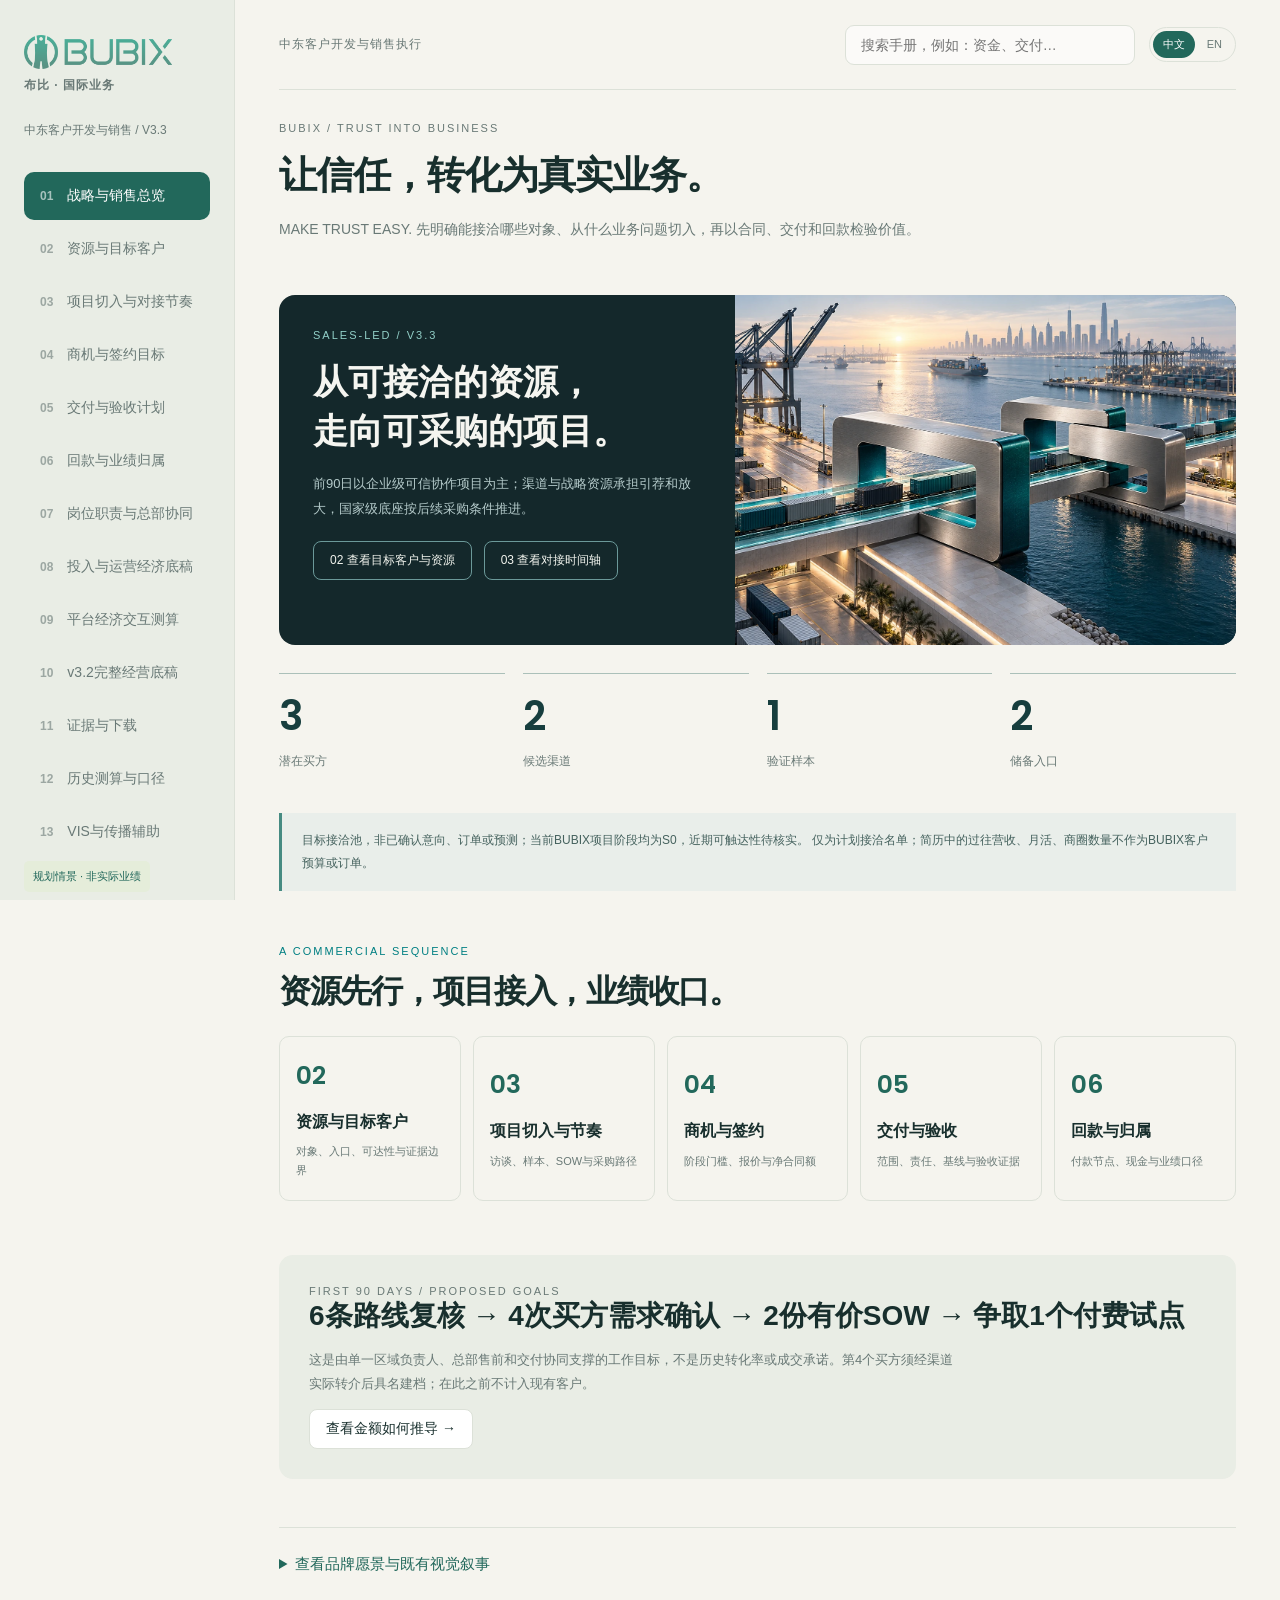
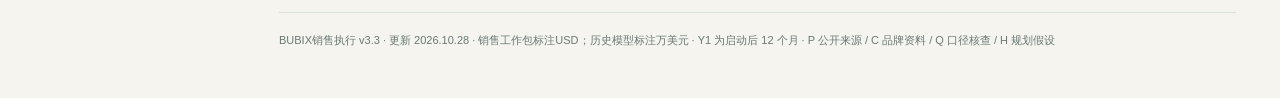
==== commit 4b7cca02: "Refocus v3.3 on target accounts, three-lane outreach timeline, qualified pipeline, acceptance and co" ====
--- a/index.html
+++ b/index.html
@@ -1,4 +1,4 @@
-<!doctype html><html lang="zh-CN"><head><meta charset="UTF-8"><meta name="viewport" content="width=device-width,initial-scale=1"><title>BUBIX · MAKE TRUST EASY / 中东品牌与经营战略</title><style>
+<!doctype html><html lang="zh-CN"><head><meta charset="UTF-8"><meta name="viewport" content="width=device-width,initial-scale=1"><title>BUBIX · 中东客户开发与销售执行 / V3.3</title><style>
 :root{--bg:#f5f4ee;--ink:#182f2d;--muted:#697976;--green:#22685b;--lime:#d5ef9b;--line:#dce1d8;--white:#fff;--orange:#bd6841}*{box-sizing:border-box}body{margin:0;background:var(--bg);color:var(--ink);font-family:-apple-system,BlinkMacSystemFont,"PingFang SC","Microsoft YaHei",sans-serif;font-size:14px}button,input,select{font:inherit}button,a,select{touch-action:manipulation}button{cursor:pointer}a{color:var(--green)}button:focus-visible,a:focus-visible,input:focus-visible,select:focus-visible{outline:3px solid #b8d378;outline-offset:3px}aside{position:fixed;inset:0 auto 0 0;width:235px;padding:34px 24px;background:#e9ede5;display:flex;flex-direction:column;border-right:1px solid var(--line)}.brand{font-weight:800;font-size:27px;letter-spacing:-1px}.brand span{font-size:12px;letter-spacing:2px;display:block;margin-top:7px;color:var(--muted)}.edition{margin:28px 0;color:var(--muted);font-size:12px}nav button{display:flex;align-items:center;gap:14px;border:0;background:transparent;color:var(--muted);width:100%;padding:14px 16px;text-align:left;border-radius:10px;margin:5px 0}nav button.active{background:var(--green);color:white}nav b{font-size:12px;opacity:.6}.aside-bottom{margin-top:auto;font-size:12px;line-height:1.9;color:var(--muted)}main{margin-left:235px;padding:0 44px 50px;max-width:1580px}header{height:90px;display:flex;align-items:center;justify-content:space-between;border-bottom:1px solid var(--line);gap:20px}.crumb{color:var(--muted);font-size:12px}#search{width:290px;padding:11px 15px;background:#fff9;border:1px solid var(--line);border-radius:9px}h1{font-size:38px;line-height:1.35;letter-spacing:-1px;margin:16px 0}h2{font-size:22px;margin:0 0 16px}h3{font-size:16px;margin:0 0 12px}p{line-height:1.85}.eyebrow{font-size:11px;letter-spacing:2px;text-transform:uppercase;color:var(--muted)}.intro{padding:32px 0 24px}.intro p{color:var(--muted);margin:0;max-width:730px}.badge{display:inline-block;background:#e5edda;padding:5px 9px;border-radius:5px;font-size:11px;color:var(--green)}.hero{background:var(--ink);color:white;border-radius:18px;padding:32px;display:grid;grid-template-columns:1.4fr 1fr;gap:36px}.hero .eyebrow,.hero p{color:#b3c8bd}.hero h2{font-size:28px;max-width:560px;line-height:1.5}.hero .big{font-size:70px;letter-spacing:-3px;color:var(--lime);font-weight:600}.hero .big small{font-size:15px;letter-spacing:0;color:#b3c8bd;margin-left:10px}.hero-split{display:flex;gap:30px;border-top:1px solid #ffffff30;padding-top:16px;margin-top:18px}.hero-split b{font-size:25px;display:block}.hero-split span{font-size:12px;color:#b3c8bd}.btn{border:1px solid var(--line);border-radius:8px;padding:10px 16px;background:white;color:var(--ink);text-decoration:none;display:inline-block}.btn.green{background:var(--lime);border-color:var(--lime)}.grid{display:grid;grid-template-columns:repeat(4,1fr);gap:16px;margin:22px 0}.card{background:white;border:1px solid var(--line);border-radius:12px;padding:22px}.metric{font-size:32px;font-weight:600;margin:12px 0 5px;letter-spacing:-1px}.muted{color:var(--muted);font-size:12px;line-height:1.8}.two{display:grid;grid-template-columns:1.35fr 1fr;gap:22px;margin-top:22px}.row{display:flex;justify-content:space-between;align-items:center;gap:15px}.link{border:0;background:transparent;color:var(--green);padding:0;text-align:left}.entry{padding:17px 0;border-bottom:1px solid var(--line);cursor:pointer;display:block;width:100%;text-align:left;border-width:0 0 1px;background:none;color:var(--ink)}.entry strong{display:block;margin-bottom:6px}.entry:hover{color:var(--green)}.notice{border-left:3px solid #9ab67d;background:#edf1e7;padding:13px 16px;line-height:1.8;font-size:12px;margin:20px 0}.tabs{display:flex;gap:8px;flex-wrap:wrap;margin:20px 0}.tabs button{padding:11px 18px;background:white;border:1px solid var(--line);border-radius:8px}.tabs button.active{background:var(--green);color:white}.tablewrap{overflow:auto}table{width:100%;border-collapse:collapse;font-size:12px;text-align:left}th{background:#edf1e8;color:var(--green);font-weight:600}td,th{padding:12px;border-bottom:1px solid var(--line);line-height:1.7;min-width:90px}article{max-width:850px;font-size:15px}article p{line-height:2}article h2{font-size:18px;margin-top:28px}article table{margin:20px 0}.reader{display:grid;grid-template-columns:220px minmax(0,1fr);gap:28px;margin-top:24px}.toc{max-height:75vh;overflow:auto;position:sticky;top:20px;align-self:start}.toc button{display:block;width:100%;padding:10px;border:0;background:none;text-align:left;color:var(--muted);line-height:1.5;font-size:12px;border-radius:6px}.toc button.active{background:#e4edda;color:var(--green);font-weight:600}.reader-card{background:white;padding:30px;border-radius:12px;border:1px solid var(--line)}.reader-card h1{font-size:26px}.read-controls{display:flex;justify-content:space-between;margin:25px 0;gap:12px}.source{margin-bottom:12px;padding:22px;background:white;border:1px solid var(--line);border-radius:10px}.source p{margin:8px 0}.check{display:flex;gap:14px;padding:18px 0;border-bottom:1px solid var(--line);align-items:start}.check input{accent-color:var(--green);width:20px;height:20px;flex-shrink:0}.check.done span{text-decoration:line-through;color:var(--muted)}progress{width:100%;height:9px;accent-color:var(--green)}svg{width:100%;height:auto;display:block}.chart-months{display:grid;grid-template-columns:repeat(12,1fr);gap:3px}.chart-months button{border:0;background:transparent;font-size:10px;color:var(--muted);padding:8px 0}.chart-months button.active{background:#e7eddf;color:var(--green);border-radius:5px}.legend{font-size:11px;color:var(--muted);display:flex;gap:16px;margin:10px 0}.dot{display:inline-block;width:7px;height:7px;background:var(--green);border-radius:100%;margin-right:6px}.chartdetail{padding:13px;background:#f4f6ef;border-radius:7px;font-size:12px;line-height:1.8}.stress-value{font-size:32px;color:var(--orange);font-weight:600}select{max-width:100%;padding:10px;background:white;border:1px solid var(--line);border-radius:6px}footer{color:var(--muted);font-size:11px;margin-top:35px;border-top:1px solid var(--line);padding-top:20px}.download{display:flex;gap:10px;flex-wrap:wrap}#menu{display:none}.mobile-label{display:none}.search-result{padding:18px;border:1px solid var(--line);background:white;border-radius:9px;margin:12px 0;display:block;width:100%;text-align:left;color:var(--ink)}mark{background:#d5ef9b}dialog{width:min(700px,94vw);border:1px solid var(--line);border-radius:15px;padding:28px;color:var(--ink)}dialog::backdrop{background:#18302db0}@media(max-width:1100px){main{padding:0 25px 35px}.grid{grid-template-columns:repeat(2,1fr)}.two{grid-template-columns:1fr}.reader{grid-template-columns:170px minmax(0,1fr)}}@media(max-width:760px){aside{display:none;z-index:10;box-shadow:0 0 0 100vw #18302d70}aside.open{display:flex}main{margin:0;padding:0 18px 30px}header{height:74px}.crumb{display:none}#search{width:min(280px,75vw)}#menu{display:block;border:0;background:none;font-size:22px}h1{font-size:29px}.hero{grid-template-columns:1fr;padding:24px;gap:15px}.hero .big{font-size:60px}.hero h2{font-size:24px}.grid{gap:10px}.card{padding:16px}.metric{font-size:28px}.reader{display:block}.toc{position:static;max-height:180px;margin-bottom:20px}.reader-card{padding:20px}.reader-card h1{font-size:23px}}@media print{aside,header,.tabs,.read-controls,footer,.toc{display:none}main{margin:0;padding:0}.reader{display:block}.reader-card{border:0}body{background:white}.card{break-inside:avoid}}
 
 html{scroll-behavior:smooth}main,.card,.reader-card,.reader>div,.two>*,.grid>*{min-width:0}article,.source{overflow-wrap:anywhere}.tablewrap{max-width:100%;overscroll-behavior-x:contain}button:disabled{opacity:.45;cursor:default}.skip-link{position:fixed;top:-100px;left:16px;z-index:40;background:white;padding:12px}.skip-link:focus{top:12px}#navClose,#navBackdrop{display:none}.guide-grid{display:grid;grid-template-columns:repeat(2,minmax(0,1fr));gap:16px}.guide-grid details{padding:20px;background:white;border:1px solid var(--line);border-radius:12px}.guide-grid summary{font-weight:600;cursor:pointer;min-height:44px}.guide-grid li{line-height:1.9;margin:8px 0}.mobile-toc{display:none}.version-note{font-size:12px;line-height:1.8;color:var(--muted)}
@@ -14,7 +14,7 @@
 @media(max-width:760px){.world-hero{min-height:620px;margin-top:22px}.world-hero-copy{padding:28px;max-width:none}.world-hero h1{font-size:56px;margin-top:30px}.world-hero-image{object-fit:cover;object-position:64% center}.world-hero-shade{background:linear-gradient(90deg,#081117de,#08111766),linear-gradient(0deg,#08111766,transparent 40%)}.hero-zoom{right:15px;top:15px;font-size:10px;padding:7px 10px}.world-hero .eyebrow{font-size:8px;max-width:180px;line-height:1.8}.hero-concept{font-size:8px;left:28px;right:20px}.world-pair{grid-template-columns:1fr;gap:32px}.world-copy{padding-top:20px}.motion-world{padding:25px 20px;margin:38px 0}.motion-top{align-items:start;flex-wrap:wrap}.motion-top h2{font-size:23px}.motion-toggle{padding:8px 12px}.trust-motion{margin:15px -10px;width:calc(100% + 20px)}.motion-controls{gap:12px}.motion-controls button{font-size:10px}.motion-controls button span{display:block;margin:0 0 8px}.motion-caption h3{font-size:19px}.motion-caption{min-height:125px}.motion-note{line-height:1.8}}
 @media(prefers-reduced-motion:reduce){.frame-one,.frame-two{transition:none}}
 .motion-world[data-mode="0"] .verification-scan,.motion-world[data-mode="2"] .verification-scan{visibility:hidden}
-</style><style>.header-tools{display:flex;align-items:center;gap:14px;min-width:0}.language-links{display:flex;gap:2px;flex-shrink:0;padding:3px;border:1px solid var(--line);border-radius:25px}.language-links a{padding:6px 10px;font-size:11px;line-height:1.3;color:var(--muted);text-decoration:none;border-radius:20px}.language-links a[aria-current=page]{background:var(--green);color:white}header .crumb{font-size:12px}html[lang=en] #nav button{font-size:12px;line-height:1.5}html[lang=en] .section-heading h2{font-size:clamp(24px,2.5vw,34px)}html[lang=en] .dual-story h3{max-width:320px}html[lang=en] .motion-caption h3{white-space:normal;max-width:380px}html[lang=en] .motion-caption{min-height:120px}html[lang=en] .stage-copy{min-height:112px}html[lang=en] .world-hero-copy{max-width:530px}html[lang=en] .world-hero h2{font-size:22px}html[lang=en] .world-hero h2{display:none}html[lang=en] table{font-size:12px}html[lang=en] .v3-report summary{line-height:1.6}html[lang=en] .intro h1{font-size:clamp(30px,3vw,46px);max-width:1000px}html[lang=en] .world-copy h3{font-size:25px}@media(max-width:1000px){header .crumb{display:none}.header-tools{margin-left:auto}html[lang=en] .section-heading h2{font-size:28px}}@media(max-width:760px){.header-tools{flex:1;gap:8px;width:auto}.header-tools #search{width:100%;min-width:0}.language-links a{padding:6px 8px}header{gap:12px}.language-links{gap:0}html[lang=en] .world-hero-copy{padding:28px}html[lang=en] .world-hero p{max-width:235px}html[lang=en] .motion-caption{min-height:160px}html[lang=en] .motion-top h2{font-size:22px}html[lang=en] .stage-copy{min-height:150px}html[lang=en] .section-heading h2{font-size:26px}}</style></head><body><a class="skip-link" href="#app">跳至正文</a><button id="navBackdrop" aria-label="关闭导航" tabindex="-1"></button><aside id="sidebar"><button id="navClose" class="btn" aria-label="关闭导航">关闭 ×</button><div class="brand"><img src="assets/official-logo-dark.png" alt="BUBIX"><span>布比 · 国际业务</span></div><div class="edition">中东品牌与经营 / V3.2</div><nav id="nav"></nav><div class="aside-bottom"><span class="badge">规划情景 · 非实际业绩</span><p>阿联酋主攻 × 一国储备<br>新版研究 2026.10.26<br>让每一个目标，都有依据。</p></div></aside><main><header><span class="crumb">中东品牌与经营战略</span><button id="menu" aria-label="打开导航" aria-controls="sidebar" aria-expanded="false">☰</button><div class="header-tools"><input id="search" type="search" placeholder="搜索手册，例如：资金、交付…" aria-label="全文搜索手册"><nav id="languageLinks" class="language-links" aria-label="页面语言 / Page language"><a href="index.html" lang="zh-CN" data-lang="zh" aria-current="page">中文</a><a href="en.html" lang="en" data-lang="en">EN</a></nav></div></header><div id="app" tabindex="-1"></div><footer>BUBIX中东经营手册 v3.2 · 双语版更新 2026.10.28 · 金额默认：万美元 · Y1 为启动后 12 个月 · P 公开来源 / C 品牌资料 / Q 口径核查 / H 规划假设</footer></main><dialog id="visualDialog" class="visual-dialog"><div class="row"><p id="visualCaption"></p><button class="btn" id="visualClose" type="button">关闭 ×</button></div><img id="visualLarge" alt=""></dialog><script>const P=[{"title": "BUBIX中东：建设数字信任底座，经营持续服务", "lead": "V3.2 / 中东业务经营方案 · 阿联酋推进机构 × Build & Operate", "paras": ["建议以国家/大型产业平台为主线，以企业应用与经常性服务验证商业化；区域岗位承担资源、方案、签约、回款和运营协同。", "首期投入规划区间为500–1000万美元。“年利润2000–3000万”的币种、利润归属、目标年份及税前税后口径尚未明确，暂按不同条件进行敏感性测算。", "承接v3.1-JD的六项汇报材料；供货主体、平台运营主体和股权收益分别测算。保留原版式与27页汇报形式。"], "headers": [], "rows": [], "note": "M01 p2 / C01 p3 / C02 p6、9；公开阅读版。背景资料原文不公开。"}, {"title": "岗位定位：区域商务经营与联合运营推进", "lead": "围绕1–2个目标国家，打通战略商务资源、商业合同、实际回款与本地运营。", "paras": ["核心职责包括决策层商务拓展、国家级与企业项目谈判、回款推进、本地组织协同及总部决策支持。", "平台、内容与HAA工具服务于商务经营；真实资源、工作语言、项目经验及驻地能力须单独核验。"], "headers": ["责任范围", "落地工作包"], "rows": [["国别经营", "阿联酋主攻；储备国按资源、采购及交付条件评审"], ["双线业务", "A国际产业公链全栈与运营；B资产数字化/可信贸易平台与运营"], ["结果责任", "有效合同、履约收入、实际回款、毛利与贡献归属分别记录"], ["本地协同", "推进机构、合作主体、培训、驻地及总部资源安排"]], "note": "J01岗位职责与任职要求；M01区域经营需求。方案覆盖不等于实际资源或任职资格已验证。"}, {"title": "六项经营决策材料与评审事项", "lead": "保留六项结构，补齐联合运营经济性。", "paras": [], "headers": ["材料", "关键输出", "决策"], "rows": [["1 经营目标", "首年建设/获客；三年条件路径", "是否立项及主攻国"], ["2 年度收入", "供应商收入与运营商收入两张表", "付款主体与收入归属"], ["3 商机与假设", "赞助方、授权、预算、数据、付费意愿", "商机何时进入预测"], ["4 交付与成本", "技术边界、工程人月、本地运营编制", "交付责任与超支承担"], ["5 现金与压力", "分期投入、付款、未达标停投", "投入多少及何时释放"], ["6 目标差距", "利润币种/归属反推、90日行动", "补资源、改价格或调目标"]], "note": "H · 规划假设；非订单、成交报价、财务预测或获批预算。"}, {"title": "材料能证明什么，不能证明什么", "lead": "品牌介绍列示业务定位；财务业绩核验须依据合同、验收和账务记录。", "paras": [], "headers": ["来源", "资料列示要点", "使用边界"], "rows": [["C01 Overview / 2026.02", "连接加密生态与实体经济；40+产品、150+专利", "资料列示；数量未经独立核验"], ["C02 DTI / 2026.03", "建设＋运营；140+专利、120+客户、10+世界500强", "资料列示；专利口径与C01不一致"], ["M01 业务需求背景", "国际业务与区域推进方向", "背景资料原文不公开；国别、合同与验收状态待专项核验"], ["P01 官网核心技术", "自主链、合约、隐私、DID、抗量子、Agentic AI", "技术定位，不能替代性能测试或产品成熟度"], ["历史营收/批准预算", "仍未取得一手财务证明", "不引用9608.65万元作为已证实2023营收"]], "note": "来源类别与公开链接见files/source-register.json。背景资料不附原文；引用不代表独立核验完成。"}, {"title": "品牌使命：连接加密生态与实体经济", "lead": "Bridging crypto ecosystems with real economies.", "paras": ["品牌使命的商业表达：让组织之间的身份、权利、数据与交易，可以被共同验证，并在明确规则下协作。", "业务价值：缩短凭证核验、减少多方对账、明确资产权利记录、约束AI代理的权限和操作追踪。具体收益必须来自试点前后测量。", "品牌主张建议：VALUE, IN CLEAR VIEW. 让价值有据可查。延续CORE双构件，表现连接、验证、协同完成。", "“国家级”用于项目范围和合作层级；未经证明，不对外声称国家所有、政府担保、全球仅两国具备能力。"], "headers": [], "rows": [], "note": "C01 p2–5；P01官网；品牌文案为H建议，非正式品牌口号。"}, {"title": "六项技术，转为四类购买理由", "lead": "官网与国际材料分类略有差异，按客户价值组织。", "paras": [], "headers": ["能力组", "解决什么", "可验证交付"], "rows": [["自主链＋智能合约", "多方共享规则与业务状态", "节点配置、权限矩阵、合约测试及日志"], ["DID＋隐私计算", "定义数据访问与业务操作权限", "凭证签发/撤销/验证与权限测试"], ["可信数据＋Agentic AI", "AI使用有来源的数据，在授权内执行", "数据来源、代理身份、批准记录、操作审计"], ["安全与抗量子研究", "减少基础设施长期迁移风险", "现有算法、支持范围与独立测试；研究与量产分开"]], "note": "P01 https://www.bubi.cn/core-tech；C01 p4–5。以上是验收设计，不声称已通过测试。"}, {"title": "双线业务：产业公链与资产/贸易应用", "lead": "两条业务线各有购买方、交付与运营责任；底座可复用，收入不重复计量。", "paras": ["一期范围以软件、治理、集成与持续运营为主，不涉及默认硬件承包。硬件和基础云采购须另列主体、范围与报价。", "国家一期250万美元实施费仅对应既定软件工作包，不代表全国数字基础设施总价；500–1000万美元投入仍须明确出资主体与用途。"], "headers": ["业务线", "买方与交付", "收入与验收"], "rows": [["A 国际产业公链", "本地授权运营主体/战略集团；全栈底座、节点治理、工具、接口与生态接入", "实施＋支持＋约定运营服务；按SOW与运营交接验收"], ["B 资产数字化/可信贸易", "产业、资产及贸易机构；权利/凭证记录、跨组织工作流与对账", "付费方案＋实施/订阅＋包外用量；按权利/数据流程与业务验收"], ["RWA＋AI价值层", "RWA对应资产与权利流程；AI对应授权、数据和操作追踪", "收费须对应独立权益，不以传播主题直接增加收入"]], "note": "J01职责3–4；C01/C02产品与运营模式。合同权利、许可、数据及支持条件须按实际项目确定。"}, {"title": "四本账：杜绝把生态规模写成BUBIX收入", "lead": "首年供货营收与本地平台收入可能存在内部交易。", "paras": [], "headers": ["主体/层级", "可计量指标", "必须隔离的项目"], "rows": [["BUBIX供货主体", "履约收入、成本、回款、应收", "当地客户流水不自动归属供货方"], ["本地运营主体/JV", "第三方服务收入、运营成本、现金", "向BUBIX采购是成本/资产，不是额外生态收入"], ["股东经济利益", "约定分红或收益权、投资额", "股比×利润只是敏感性，不等于可分配现金"], ["网络生态", "资产面值、交易额、节点数、活跃客户", "资产规模、币价、市值和融资额均不等于营收"]], "note": "H核算框架；是否合并、资本化、确认分红或权益法，待实际合同与财务判断。"}, {"title": "首年供货基线：363.75万美元是一种合同组合", "lead": "这是v3.1-JD可复算的供应商口径，不代表中东平台全部收入。", "paras": ["目标组合回款425万、税前区域贡献20.28万；未计总部所有费用、税费及资本成本。", "合同数量、价格、签约月、验收和付款均为拟定。国家一期不签时，首年供货收入降至176.25万，贡献为负。"], "headers": ["项目", "签约金额", "首年确认收入"], "rows": [["2个前置方案", "30", "30"], ["2个企业平台含支持", "170", "146.25"], ["1个国家一期含支持", "280", "187.5"], ["合计 / 万美元", "480", "363.75"]], "note": "H-SUP；逐月供货模型与67项算术检查由独立文件提供。项目数量、报价和排期均为规划假设。"}, {"title": "平台运营收入：按付费账户和计费事件拟定", "lead": "以下均为全年等效付费量，避免把年末客户数乘全年价格。", "paras": [], "headers": ["收入项", "Y1假设", "Y2假设", "Y3假设"], "rows": [["BaaS/节点服务", "10户×6万＝60万", "30户×8万＝240万", "48户×10万＝480万"], ["凭证/API增量用量", "50万次×$0.20＝10万", "300万次×$0.20＝60万", "1000万次×$0.20＝200万"], ["应用工作流", "8项×5万＝40万", "15项×8万＝120万", "20项×10万＝200万"], ["AI租户附加服务", "6户×2.5万＝15万", "15户×4万＝60万", "24户×5万＝120万"], ["平台外部收入 / 万美元", "125", "480", "1000"]], "note": "H-OP01；用量仅计算订阅包外事件；工作流与AI服务不重复收同一权益。所有数量和定价未经客户验证。"}, {"title": "平台经济性：首年建设，后续放量仍需条件", "lead": "单位万美元；这是全费用化的经营测算，不是审计利润预测。", "paras": ["初期280万对应向BUBIX采购一项底座包的规划额，作为运营方成本；供应商确认时点与付款可不同。此处不与上一页供货营收相加。", "若会计上资本化，则须重做摊销、减值和现金表；不能因资本化而宣称商业回报更好。"], "headers": ["项目", "Y1", "Y2", "Y3"], "rows": [["外部服务收入", "125", "480", "1000"], ["可变交付/渠道成本45%", "56.25", "216", "450"], ["固定运营费用", "120", "200", "250"], ["初期技术采购全额费用化", "280", "0", "0"], ["规划税前贡献", "-331.25", "64", "300"]], "note": "H-OP02；不含税、融资、超范围改造及额外牌照资本；Y2/Y3均为条件阶段，不保证按公历发生。"}, {"title": "运营模型的成本依据与替换条件", "lead": "45%是报价前的规划占位，不是布比历史毛利率。", "paras": [], "headers": ["成本", "假设构成", "替换依据"], "rows": [["变动成本45%", "云/用量10%＋交付支持20%＋渠道/生态15%", "云账单、人员工时、第三方费率和伙伴协议"], ["Y1固定费120万", "团队60、伙伴/法律20、差旅15、内容活动15、行政10", "岗位报价、服务合同、雇佣与办公方案"], ["Y2固定费200万", "团队110、伙伴/法律25、差旅20、市场25、行政20", "付费客户、服务等级与本地组织"], ["Y3固定费250万", "团队140、伙伴/法律30、差旅25、市场30、行政25", "实际支持负荷与续费质量"], ["技术采购280万", "国家一期250＋年度支持30，规划全额费用化", "详细SOW、支持期及公允交易条款"]], "note": "H-OP03；团队固定职责与按收入计提的增量交付职责需工时隔离，防止重复预算。"}, {"title": "年利润“两三千万”：先确认三个口径", "lead": "Q01口径核查：利润目标的币种、归属主体、实现年份及税前税后口径尚未明确。", "paras": [], "headers": ["解释", "所需平台年收入 / 百万美元", "说明"], "rows": [["2000–3000万元人民币；平台利润", "9.52–14.29", "假设汇率7人民币/美元、税前利润率30%"], ["2000–3000万美元；平台利润", "66.67–100.00", "同为30%利润率"], ["人民币目标归BUBIX；经济份额30%", "31.75–47.62", "目标先除30%份额，再除30%利润率"], ["美元目标归BUBIX；经济份额30%", "222.22–333.33", "不代表已约定股比或已可分配利润"]], "note": "Q01口径核查 / H-REV；汇率7仅情景换算，不是实时汇率。若目标为净利润，须另加税费和融资桥接；30%为假设。"}, {"title": "目标差距：1000万美元运营收入仍非万能答案", "lead": "Y3条件路径税前贡献300万美元；与利润愿景须同口径比较。", "paras": ["平台300万美元税前贡献，按假设汇率7折合2100万元人民币：仅接近“平台人民币税前利润”解释的下沿。", "若BUBIX经济份额只有30%，相应示意利益为90万美元，即630万元人民币；不是公司合并营收，也不是可立即分红。", "若愿景是平台年利润2000万美元，1000万美元收入路径明显不足；需收入至少6667万美元（30%利润率假设）。", "因此汇报应同时展示首年落地指标与成熟期经营条件；不能用首年合同体量论证成熟平台利润，更不能用代币市值填补缺口。"], "headers": [], "rows": [], "note": "H-REV；经济份额示意不替代合并、权益法或分红会计。"}, {"title": "500–1000万美元：先作为候选资本包，不是费用预算", "lead": "中央示意750万美元；出资人、期限和用途仍需决策程序确认。", "paras": [], "headers": ["资金用途", "规划额度 / 万美元", "释放条件"], "rows": [["一期技术采购", "280", "SOW、权属、验收与付款结构明确"], ["首年固定运营费用", "120", "岗位分期到岗、月度成本核对"], ["变量成本及收款周转", "100", "订单/用量/应收账期触发；不是额外利润费用"], ["本地接入与追加范围储备", "100", "独立变更单，不预先认作已支出"], ["限制性资金/设立相关预留", "50", "待当地专业报价；不足时增资重批"], ["未分配流动性缓冲", "100", "压力测算及董事会授权"], ["总额", "750", "资金安排与利润表不能相加"]], "note": "M01投入区间；H-CAP分配。1000万也不是许可资本充分性保证；此表不是总部批准承诺。"}, {"title": "分三道门放款：用采购与用量验证替代一次性押注", "lead": "500–1000万规模只在投资路径明晰后进入审批。", "paras": [], "headers": ["阶段", "建议累计释放上限", "验收/停止条件"], "rows": [["0–90日资源验证", "实际预算待核定；50万仅为原测算占位", "资源盘点、需求与采购路径明确后，按最小验证工作包审批"], ["采购与一期实施", "350万美元", "明确买方/出资人、签约付款、技术SOW、运营主体和责任"], ["平台上线与扩展", "750万美元中央情景", "验收、付费用量、续费与单位贡献达阈值；逐月审批"], ["条件失效", "停止新增承诺", "无授权、预算未落地、用量低于阈值，缩范围或暂停"]], "note": "H-CAP；累计额度非新增相加；首期采购预付、沉没成本与退出成本需逐合同复核。"}, {"title": "现金与压力：资本包要能覆盖亏损和延迟", "lead": "运营方简化测试：所有收入当年收现、费用当年支付，不含新增资产。", "paras": [], "headers": ["运营Y1压力", "税前贡献 / 万美元", "含义"], "rows": [["基准：125收入、45%变动率", "-331.25", "280技术采购已全额计成本"], ["收入/付费量减半，固定费不变", "-365.625", "收入62.5，变动成本同步下降"], ["固定费与技术采购超支20%", "-411.25", "额外80成本；其他不变"], ["年内收入仅收回50%", "现金净流出393.75", "利润不因晚收而改善；期末应收62.5"], ["750万全额可用的基准年末余额", "418.75", "仅简化现金余额，未扣预留/受限资金及额外资产"]], "note": "H-CASH；不是月度峰值缺口。正式放款须13周滚动现金表，供应商140万周转不再直接叠加至此资本包。"}, {"title": "供应商与平台之间：用关联交易桥接避免重复计算", "lead": "同一份280万采购，不应同时当作生态新增收入和可自由支配现金。", "paras": ["供应商模型中的国家一期合同280万，首年按里程碑确认187.5万；运营方示意将整个采购280万作为初始建设支出，时间口径不同。", "若国家一期的买方就是本地运营主体，需按同一合同对齐供应方收入、运营方资产/成本、付款与应付；本版不编造合并报表。", "两家企业的实施合同是否由BUBIX直接签、还是由JV转售，也须明确；收入总额/净额取决于实际职责，不能把两套模型简单相加。", "股比分成仅用于敏感性。服务费、股息、投资回收、代币权益需各有合同与结算规则。"], "headers": [], "rows": [], "note": "H-ENTITY；财务负责人需形成法人结构图、关联交易清单与抵销表。"}, {"title": "商机开发：先找授权和预算，再谈国家级叙事", "lead": "战略商务渠道形成接洽入口；付款主体和采购程序决定项目可执行性。", "paras": [], "headers": ["路径", "优先识别", "形成的证据"], "rows": [["政府/授权运营商", "项目赞助方、采购机构、出资方、主管部门", "授权范围、采购计划、预算路径"], ["大型产业/家族集团", "业务单元、资产/数据所有人、财务负责人", "场景、成本基线、付费意向"], ["本地系统集成/咨询伙伴", "真实业绩、交付能力、客户授权", "合作边界、费用与可追溯工作成果"], ["生态伙伴", "银行、资产服务、身份/数据提供方", "接口、责任、必要资格与接入条件"]], "note": "H-GTM；不将王室/家族接触视为政府授权；报酬对应合法可审计工作成果，不为不当影响采购付费。"}, {"title": "90日行动：从资源核实到可采购方案", "lead": "先盘点资源、确认可行性，再进入受控资料披露、商业提案与签约推进。", "paras": ["启动预算根据人员、差旅、方案验证与外部服务的实际工作包核定；原50万美元不直接作为90日预算建议。"], "headers": ["时间", "重点动作", "验收物"], "rows": [["D1–15", "主攻/储备国资源与授权路径核实；安排总部协同", "资源关系图、沟通记录、国别筛选结论"], ["D16–30", "确认A/B业务线购买方、问题与预算路径", "2条业务价值链、需求备忘录、资料披露范围"], ["D31–60", "形成范围、报价、验收、付款与运营合作条件", "商业提案、SOW、合作条款、交付与培训排期"], ["D61–90", "采购、合同及回款推进；复核投资和本地组织", "有依据的项目预测、合同/首款进度、进入或降档决议"], ["持续", "周商机/现金、月情报/运营/总部决策复盘", "阶段台账、13周资金安排、风险与决策关闭记录"]], "note": "J01职责1–7；M01推进需求。工作节点为规划，不代表已有授权、客户预算或订单。"}, {"title": "HAA：业务确认、AI辅助与专业复核", "lead": "HAA作业机制：业务确认、AI辅助准备、专业复核与商务推进。", "paras": ["HAA属于销售作业机制；Agentic AI属于待验证产品能力，两者不互相证明收费需求或实际收入。"], "headers": ["环节", "工作方式", "检查点"], "rows": [["业务确认", "区域代表确认买方问题、资源与披露权限", "不将联系人名单当成交能力"], ["AI", "检索公开政策、整理授权资料、制作情景模型和提案", "每项事实带来源；敏感材料不进入未授权第三方"], ["专业复核", "产品/商务复核事实、价格、条款并业务沟通", "客户确认问题、范围和下一步"], ["反馈", "会议纪要进入假设登记与商机阶段", "来源日期、责任人、变更原因可追溯"]], "note": "M01 p2；工作流为H建议。AI输出不能替代客户预算、法律判断和技术验收。"}, {"title": "传播：从RWA＋AI话题，进入付费场景", "lead": "主线：每一项价值，都能追溯到权利、数据和真实使用。", "paras": [], "headers": ["内容产品", "传播渠道建议", "转化动作"], "rows": [["90秒价值故事", "LinkedIn、定向邮件、闭门会", "预约业务诊断；不承诺币价收益"], ["5分钟可验证演示", "客户会议、伙伴渠道、技术社区", "试点范围与验收协议"], ["场景证据卡", "LinkedIn/X及行业媒体访谈", "查看来源与试点方法"], ["联合运营案例", "经授权的客户/伙伴联合内容", "邀请采购/技术/财务共评"], ["明星与大型曝光", "暂不纳入进入期必需投入", "有本地付费案例后评估；曝光不替代授权与采购"]], "note": "H-MKT；渠道为测试建议，不声称已获媒体或明星合作。首年内容活动15万在固定费内，不另叠加。"}, {"title": "VIS延续CORE：让技术结构成为品牌语言", "lead": "双构件：组织相连；负形窗口：价值可见；接合动作：规则生效。", "paras": ["保留成熟金融科技气质：石墨、矿物青、银灰；平面主标使用单色/双色版本，金属3D只用于主视觉与空间。", "战略传播主图突出“建设—运营—价值”，面向采购的物料突出范围、验收、责任，面向技术的物料突出结构与测试证据。", "三类证据状态：资料陈述／客户验证结果／规划假设。未取得指标的海报不使用虚构提效百分比。", "视觉应用沿用VI手册和印刷规格；新增RWA/AI场景只扩展信息层级，不把“已验证”图形用于尚未测试的能力。"], "headers": [], "rows": [], "note": "H-VI；既有VI包独立保留，v3.2为经营与内容迭代，新增生产级视觉资产须另行设计与验收。"}, {"title": "传播前纠正三种容易误导的叙述", "lead": "把雄心与证据并列，保留高端品牌的可信度。", "paras": [], "headers": ["原材料风险表述", "对外可用方向", "验证要求"], "rows": [["代币就像公司股权", "说明具体权利、责任、用途与风险", "不把营销类比当法律权利；逐类、逐辖区判断"], ["全球只有中美可交付主权链", "具备自主技术与跨境基础设施经验的资料陈述", "“唯一/独家”须采购文件及独立证据"], ["跨国部署进展与经营成果", "逐项目区分部署、上线、付费、验收与持续运营", "部署状态不等于盈利；国别、合同与验收材料待核验"], ["150+与140+专利", "暂不统一为单一已核验数量", "核对授权/申请、集团/主体、有效日与地域"]], "note": "C01/C02/M01；P03 VARA指南仅支持按代币特征及权利义务分类的原则，不代表覆盖全部阿联酋辖区或本项目许可结论。"}, {"title": "三年路径的升级条件：从项目到可持续平台", "lead": "Y2/Y3是经营阶段；若需求或许可未形成，时间顺延。", "paras": [], "headers": ["阶段", "关键条件", "不达标动作"], "rows": [["建设与验证", "授权运营主体、可计费产品、首批付费客户、验收", "缩范围并保留现金；不追求虚假全国覆盖"], ["平台增长", "实际续费、净增客户、可核对计费事件、单位贡献为正", "先修复价格和交付成本，再扩招"], ["成熟运营", "48全年等效BaaS客户、1000万增量事件等Y3假设实现", "未达量则重算，不用代币估值填补利润"], ["投资追加", "财务口径清晰、现金回收路径明确、治理与退出条款", "董事会重新批准投资额度"]], "note": "H-ROAD；年末客户数若大于全年等效客户数，不能混用以放大当年收入。"}, {"title": "外部体量参照：只能说明可能性，不能替代订单", "lead": "Zetrix AI年报展示成熟平台相关业务的规模，但与BUBIX不等同。", "paras": ["Zetrix AI Berhad 2025年报附注31列示：区块链及AI相关服务收入2025年为RM643.542百万，2024年为RM362.778百万。", "这是上市集团的混合业务类别，非BUBIX收入、非某一个国家项目收入，也非利润；不按该规模直接给中东新机构定目标。", "适当用途：说明“建设＋运营”可形成不同于单次软件项目的收入结构。BUBIX可获得多少，仍取决于客户合同、运营使用和利益归属。", "过往实际营收未核验的情况下，汇报应使用经营范围、工作包、客户量与资金约束论证，不以未证实的2023财务数字作倍数锚。"], "headers": [], "rows": [], "note": "P02 https://www.insage.com.my/interactiveAR/ZETRIX/interactiveAR2025/262/ ；财报印刷页261，附注31。"}, {"title": "经营决议建议：分阶段验证与条件审批", "lead": "六项材料齐备；后续以正式条款替换规划假设。", "paras": ["确认主攻与储备国筛选原则、区域职责和总部支持；90日验证预算按实际工作包另行评审，50万美元仅保留为原模型占位。", "明确500–1000万美元的出资主体、建设范围与投入周期；在签约和责任边界明确后决定是否进入后续放款。", "确认“两三千万”币种、税前/税后、平台/BUBIX归属与目标年份，再选用对应利润反推方案。", "报告体系包含27页经营方案、网页版、运营模型、来源登记与算术核验。资料陈述与规划假设分开记录。"], "headers": [], "rows": [], "note": "公开阅读版 / 2026.10.26。可验证指计算可复算、来源可定位；不等于客户意愿与经营成果已经被验证。"}];const REVIEW={
+</style><style>.header-tools{display:flex;align-items:center;gap:14px;min-width:0}.language-links{display:flex;gap:2px;flex-shrink:0;padding:3px;border:1px solid var(--line);border-radius:25px}.language-links a{padding:6px 10px;font-size:11px;line-height:1.3;color:var(--muted);text-decoration:none;border-radius:20px}.language-links a[aria-current=page]{background:var(--green);color:white}header .crumb{font-size:12px}html[lang=en] #nav button{font-size:12px;line-height:1.5}html[lang=en] .section-heading h2{font-size:clamp(24px,2.5vw,34px)}html[lang=en] .dual-story h3{max-width:320px}html[lang=en] .motion-caption h3{white-space:normal;max-width:380px}html[lang=en] .motion-caption{min-height:120px}html[lang=en] .stage-copy{min-height:112px}html[lang=en] .world-hero-copy{max-width:530px}html[lang=en] .world-hero h2{font-size:22px}html[lang=en] .world-hero h2{display:none}html[lang=en] table{font-size:12px}html[lang=en] .v3-report summary{line-height:1.6}html[lang=en] .intro h1{font-size:clamp(30px,3vw,46px);max-width:1000px}html[lang=en] .world-copy h3{font-size:25px}@media(max-width:1000px){header .crumb{display:none}.header-tools{margin-left:auto}html[lang=en] .section-heading h2{font-size:28px}}@media(max-width:760px){.header-tools{flex:1;gap:8px;width:auto}.header-tools #search{width:100%;min-width:0}.language-links a{padding:6px 8px}header{gap:12px}.language-links{gap:0}html[lang=en] .world-hero-copy{padding:28px}html[lang=en] .world-hero p{max-width:235px}html[lang=en] .motion-caption{min-height:160px}html[lang=en] .motion-top h2{font-size:22px}html[lang=en] .stage-copy{min-height:150px}html[lang=en] .section-heading h2{font-size:26px}}</style><link rel="stylesheet" href="assets/sales-v3.3.css"></head><body><a class="skip-link" href="#app">跳至正文</a><button id="navBackdrop" aria-label="关闭导航" tabindex="-1"></button><aside id="sidebar"><button id="navClose" class="btn" aria-label="关闭导航">关闭 ×</button><div class="brand"><img src="assets/official-logo-dark.png" alt="BUBIX"><span>布比 · 国际业务</span></div><div class="edition">中东客户开发与销售 / V3.3</div><nav id="nav"></nav><div class="aside-bottom"><span class="badge">规划情景 · 非实际业绩</span><p>阿联酋主攻 × 一国储备<br>新版研究 2026.10.26<br>让每一个目标，都有依据。</p></div></aside><main><header><span class="crumb">中东客户开发与销售执行</span><button id="menu" aria-label="打开导航" aria-controls="sidebar" aria-expanded="false">☰</button><div class="header-tools"><input id="search" type="search" placeholder="搜索手册，例如：资金、交付…" aria-label="全文搜索手册"><nav id="languageLinks" class="language-links" aria-label="页面语言 / Page language"><a href="index.html" lang="zh-CN" data-lang="zh" aria-current="page">中文</a><a href="en.html" lang="en" data-lang="en">EN</a></nav></div></header><div id="app" tabindex="-1"></div><footer>BUBIX销售执行 v3.3 · 更新 2026.10.28 · 销售工作包标注USD；历史模型标注万美元 · Y1 为启动后 12 个月 · P 公开来源 / C 品牌资料 / Q 口径核查 / H 规划假设</footer></main><dialog id="visualDialog" class="visual-dialog"><div class="row"><p id="visualCaption"></p><button class="btn" id="visualClose" type="button">关闭 ×</button></div><img id="visualLarge" alt=""></dialog><script>const P=[{"title": "BUBIX中东：建设数字信任底座，经营持续服务", "lead": "V3.2 / 中东业务经营方案 · 阿联酋推进机构 × Build & Operate", "paras": ["建议以国家/大型产业平台为主线，以企业应用与经常性服务验证商业化；区域岗位承担资源、方案、签约、回款和运营协同。", "首期投入规划区间为500–1000万美元。“年利润2000–3000万”的币种、利润归属、目标年份及税前税后口径尚未明确，暂按不同条件进行敏感性测算。", "承接v3.1-JD的六项汇报材料；供货主体、平台运营主体和股权收益分别测算。保留原版式与27页汇报形式。"], "headers": [], "rows": [], "note": "M01 p2 / C01 p3 / C02 p6、9；公开阅读版。背景资料原文不公开。"}, {"title": "岗位定位：区域商务经营与联合运营推进", "lead": "围绕1–2个目标国家，打通战略商务资源、商业合同、实际回款与本地运营。", "paras": ["核心职责包括决策层商务拓展、国家级与企业项目谈判、回款推进、本地组织协同及总部决策支持。", "平台、内容与HAA工具服务于商务经营；真实资源、工作语言、项目经验及驻地能力须单独核验。"], "headers": ["责任范围", "落地工作包"], "rows": [["国别经营", "阿联酋主攻；储备国按资源、采购及交付条件评审"], ["双线业务", "A国际产业公链全栈与运营；B资产数字化/可信贸易平台与运营"], ["结果责任", "有效合同、履约收入、实际回款、毛利与贡献归属分别记录"], ["本地协同", "推进机构、合作主体、培训、驻地及总部资源安排"]], "note": "J01岗位职责与任职要求；M01区域经营需求。方案覆盖不等于实际资源或任职资格已验证。"}, {"title": "六项经营决策材料与评审事项", "lead": "保留六项结构，补齐联合运营经济性。", "paras": [], "headers": ["材料", "关键输出", "决策"], "rows": [["1 经营目标", "首年建设/获客；三年条件路径", "是否立项及主攻国"], ["2 年度收入", "供应商收入与运营商收入两张表", "付款主体与收入归属"], ["3 商机与假设", "赞助方、授权、预算、数据、付费意愿", "商机何时进入预测"], ["4 交付与成本", "技术边界、工程人月、本地运营编制", "交付责任与超支承担"], ["5 现金与压力", "分期投入、付款、未达标停投", "投入多少及何时释放"], ["6 目标差距", "利润币种/归属反推、90日行动", "补资源、改价格或调目标"]], "note": "H · 规划假设；非订单、成交报价、财务预测或获批预算。"}, {"title": "材料能证明什么，不能证明什么", "lead": "品牌介绍列示业务定位；财务业绩核验须依据合同、验收和账务记录。", "paras": [], "headers": ["来源", "资料列示要点", "使用边界"], "rows": [["C01 Overview / 2026.02", "连接加密生态与实体经济；40+产品、150+专利", "资料列示；数量未经独立核验"], ["C02 DTI / 2026.03", "建设＋运营；140+专利、120+客户、10+世界500强", "资料列示；专利口径与C01不一致"], ["M01 业务需求背景", "国际业务与区域推进方向", "背景资料原文不公开；国别、合同与验收状态待专项核验"], ["P01 官网核心技术", "自主链、合约、隐私、DID、抗量子、Agentic AI", "技术定位，不能替代性能测试或产品成熟度"], ["历史营收/批准预算", "仍未取得一手财务证明", "不引用9608.65万元作为已证实2023营收"]], "note": "来源类别与公开链接见files/source-register.json。背景资料不附原文；引用不代表独立核验完成。"}, {"title": "品牌使命：连接加密生态与实体经济", "lead": "Bridging crypto ecosystems with real economies.", "paras": ["品牌使命的商业表达：让组织之间的身份、权利、数据与交易，可以被共同验证，并在明确规则下协作。", "业务价值：缩短凭证核验、减少多方对账、明确资产权利记录、约束AI代理的权限和操作追踪。具体收益必须来自试点前后测量。", "品牌主张建议：VALUE, IN CLEAR VIEW. 让价值有据可查。延续CORE双构件，表现连接、验证、协同完成。", "“国家级”用于项目范围和合作层级；未经证明，不对外声称国家所有、政府担保、全球仅两国具备能力。"], "headers": [], "rows": [], "note": "C01 p2–5；P01官网；品牌文案为H建议，非正式品牌口号。"}, {"title": "六项技术，转为四类购买理由", "lead": "官网与国际材料分类略有差异，按客户价值组织。", "paras": [], "headers": ["能力组", "解决什么", "可验证交付"], "rows": [["自主链＋智能合约", "多方共享规则与业务状态", "节点配置、权限矩阵、合约测试及日志"], ["DID＋隐私计算", "定义数据访问与业务操作权限", "凭证签发/撤销/验证与权限测试"], ["可信数据＋Agentic AI", "AI使用有来源的数据，在授权内执行", "数据来源、代理身份、批准记录、操作审计"], ["安全与抗量子研究", "减少基础设施长期迁移风险", "现有算法、支持范围与独立测试；研究与量产分开"]], "note": "P01 https://www.bubi.cn/core-tech；C01 p4–5。以上是验收设计，不声称已通过测试。"}, {"title": "双线业务：产业公链与资产/贸易应用", "lead": "两条业务线各有购买方、交付与运营责任；底座可复用，收入不重复计量。", "paras": ["一期范围以软件、治理、集成与持续运营为主，不涉及默认硬件承包。硬件和基础云采购须另列主体、范围与报价。", "国家一期250万美元实施费仅对应既定软件工作包，不代表全国数字基础设施总价；500–1000万美元投入仍须明确出资主体与用途。"], "headers": ["业务线", "买方与交付", "收入与验收"], "rows": [["A 国际产业公链", "本地授权运营主体/战略集团；全栈底座、节点治理、工具、接口与生态接入", "实施＋支持＋约定运营服务；按SOW与运营交接验收"], ["B 资产数字化/可信贸易", "产业、资产及贸易机构；权利/凭证记录、跨组织工作流与对账", "付费方案＋实施/订阅＋包外用量；按权利/数据流程与业务验收"], ["RWA＋AI价值层", "RWA对应资产与权利流程；AI对应授权、数据和操作追踪", "收费须对应独立权益，不以传播主题直接增加收入"]], "note": "J01职责3–4；C01/C02产品与运营模式。合同权利、许可、数据及支持条件须按实际项目确定。"}, {"title": "四本账：杜绝把生态规模写成BUBIX收入", "lead": "首年供货营收与本地平台收入可能存在内部交易。", "paras": [], "headers": ["主体/层级", "可计量指标", "必须隔离的项目"], "rows": [["BUBIX供货主体", "履约收入、成本、回款、应收", "当地客户流水不自动归属供货方"], ["本地运营主体/JV", "第三方服务收入、运营成本、现金", "向BUBIX采购是成本/资产，不是额外生态收入"], ["股东经济利益", "约定分红或收益权、投资额", "股比×利润只是敏感性，不等于可分配现金"], ["网络生态", "资产面值、交易额、节点数、活跃客户", "资产规模、币价、市值和融资额均不等于营收"]], "note": "H核算框架；是否合并、资本化、确认分红或权益法，待实际合同与财务判断。"}, {"title": "首年供货基线：363.75万美元是一种合同组合", "lead": "这是v3.1-JD可复算的供应商口径，不代表中东平台全部收入。", "paras": ["目标组合回款425万、税前区域贡献20.28万；未计总部所有费用、税费及资本成本。", "合同数量、价格、签约月、验收和付款均为拟定。国家一期不签时，首年供货收入降至176.25万，贡献为负。"], "headers": ["项目", "签约金额", "首年确认收入"], "rows": [["2个前置方案", "30", "30"], ["2个企业平台含支持", "170", "146.25"], ["1个国家一期含支持", "280", "187.5"], ["合计 / 万美元", "480", "363.75"]], "note": "H-SUP；逐月供货模型与67项算术检查由独立文件提供。项目数量、报价和排期均为规划假设。"}, {"title": "平台运营收入：按付费账户和计费事件拟定", "lead": "以下均为全年等效付费量，避免把年末客户数乘全年价格。", "paras": [], "headers": ["收入项", "Y1假设", "Y2假设", "Y3假设"], "rows": [["BaaS/节点服务", "10户×6万＝60万", "30户×8万＝240万", "48户×10万＝480万"], ["凭证/API增量用量", "50万次×$0.20＝10万", "300万次×$0.20＝60万", "1000万次×$0.20＝200万"], ["应用工作流", "8项×5万＝40万", "15项×8万＝120万", "20项×10万＝200万"], ["AI租户附加服务", "6户×2.5万＝15万", "15户×4万＝60万", "24户×5万＝120万"], ["平台外部收入 / 万美元", "125", "480", "1000"]], "note": "H-OP01；用量仅计算订阅包外事件；工作流与AI服务不重复收同一权益。所有数量和定价未经客户验证。"}, {"title": "平台经济性：首年建设，后续放量仍需条件", "lead": "单位万美元；这是全费用化的经营测算，不是审计利润预测。", "paras": ["初期280万对应向BUBIX采购一项底座包的规划额，作为运营方成本；供应商确认时点与付款可不同。此处不与上一页供货营收相加。", "若会计上资本化，则须重做摊销、减值和现金表；不能因资本化而宣称商业回报更好。"], "headers": ["项目", "Y1", "Y2", "Y3"], "rows": [["外部服务收入", "125", "480", "1000"], ["可变交付/渠道成本45%", "56.25", "216", "450"], ["固定运营费用", "120", "200", "250"], ["初期技术采购全额费用化", "280", "0", "0"], ["规划税前贡献", "-331.25", "64", "300"]], "note": "H-OP02；不含税、融资、超范围改造及额外牌照资本；Y2/Y3均为条件阶段，不保证按公历发生。"}, {"title": "运营模型的成本依据与替换条件", "lead": "45%是报价前的规划占位，不是布比历史毛利率。", "paras": [], "headers": ["成本", "假设构成", "替换依据"], "rows": [["变动成本45%", "云/用量10%＋交付支持20%＋渠道/生态15%", "云账单、人员工时、第三方费率和伙伴协议"], ["Y1固定费120万", "团队60、伙伴/法律20、差旅15、内容活动15、行政10", "岗位报价、服务合同、雇佣与办公方案"], ["Y2固定费200万", "团队110、伙伴/法律25、差旅20、市场25、行政20", "付费客户、服务等级与本地组织"], ["Y3固定费250万", "团队140、伙伴/法律30、差旅25、市场30、行政25", "实际支持负荷与续费质量"], ["技术采购280万", "国家一期250＋年度支持30，规划全额费用化", "详细SOW、支持期及公允交易条款"]], "note": "H-OP03；团队固定职责与按收入计提的增量交付职责需工时隔离，防止重复预算。"}, {"title": "年利润“两三千万”：先确认三个口径", "lead": "Q01口径核查：利润目标的币种、归属主体、实现年份及税前税后口径尚未明确。", "paras": [], "headers": ["解释", "所需平台年收入 / 百万美元", "说明"], "rows": [["2000–3000万元人民币；平台利润", "9.52–14.29", "假设汇率7人民币/美元、税前利润率30%"], ["2000–3000万美元；平台利润", "66.67–100.00", "同为30%利润率"], ["人民币目标归BUBIX；经济份额30%", "31.75–47.62", "目标先除30%份额，再除30%利润率"], ["美元目标归BUBIX；经济份额30%", "222.22–333.33", "不代表已约定股比或已可分配利润"]], "note": "Q01口径核查 / H-REV；汇率7仅情景换算，不是实时汇率。若目标为净利润，须另加税费和融资桥接；30%为假设。"}, {"title": "目标差距：1000万美元运营收入仍非万能答案", "lead": "Y3条件路径税前贡献300万美元；与利润愿景须同口径比较。", "paras": ["平台300万美元税前贡献，按假设汇率7折合2100万元人民币：仅接近“平台人民币税前利润”解释的下沿。", "若BUBIX经济份额只有30%，相应示意利益为90万美元，即630万元人民币；不是公司合并营收，也不是可立即分红。", "若愿景是平台年利润2000万美元，1000万美元收入路径明显不足；需收入至少6667万美元（30%利润率假设）。", "因此汇报应同时展示首年落地指标与成熟期经营条件；不能用首年合同体量论证成熟平台利润，更不能用代币市值填补缺口。"], "headers": [], "rows": [], "note": "H-REV；经济份额示意不替代合并、权益法或分红会计。"}, {"title": "500–1000万美元：先作为候选资本包，不是费用预算", "lead": "中央示意750万美元；出资人、期限和用途仍需决策程序确认。", "paras": [], "headers": ["资金用途", "规划额度 / 万美元", "释放条件"], "rows": [["一期技术采购", "280", "SOW、权属、验收与付款结构明确"], ["首年固定运营费用", "120", "岗位分期到岗、月度成本核对"], ["变量成本及收款周转", "100", "订单/用量/应收账期触发；不是额外利润费用"], ["本地接入与追加范围储备", "100", "独立变更单，不预先认作已支出"], ["限制性资金/设立相关预留", "50", "待当地专业报价；不足时增资重批"], ["未分配流动性缓冲", "100", "压力测算及董事会授权"], ["总额", "750", "资金安排与利润表不能相加"]], "note": "M01投入区间；H-CAP分配。1000万也不是许可资本充分性保证；此表不是总部批准承诺。"}, {"title": "分三道门放款：用采购与用量验证替代一次性押注", "lead": "500–1000万规模只在投资路径明晰后进入审批。", "paras": [], "headers": ["阶段", "建议累计释放上限", "验收/停止条件"], "rows": [["0–90日资源验证", "实际预算待核定；50万仅为原测算占位", "资源盘点、需求与采购路径明确后，按最小验证工作包审批"], ["采购与一期实施", "350万美元", "明确买方/出资人、签约付款、技术SOW、运营主体和责任"], ["平台上线与扩展", "750万美元中央情景", "验收、付费用量、续费与单位贡献达阈值；逐月审批"], ["条件失效", "停止新增承诺", "无授权、预算未落地、用量低于阈值，缩范围或暂停"]], "note": "H-CAP；累计额度非新增相加；首期采购预付、沉没成本与退出成本需逐合同复核。"}, {"title": "现金与压力：资本包要能覆盖亏损和延迟", "lead": "运营方简化测试：所有收入当年收现、费用当年支付，不含新增资产。", "paras": [], "headers": ["运营Y1压力", "税前贡献 / 万美元", "含义"], "rows": [["基准：125收入、45%变动率", "-331.25", "280技术采购已全额计成本"], ["收入/付费量减半，固定费不变", "-365.625", "收入62.5，变动成本同步下降"], ["固定费与技术采购超支20%", "-411.25", "额外80成本；其他不变"], ["年内收入仅收回50%", "现金净流出393.75", "利润不因晚收而改善；期末应收62.5"], ["750万全额可用的基准年末余额", "418.75", "仅简化现金余额，未扣预留/受限资金及额外资产"]], "note": "H-CASH；不是月度峰值缺口。正式放款须13周滚动现金表，供应商140万周转不再直接叠加至此资本包。"}, {"title": "供应商与平台之间：用关联交易桥接避免重复计算", "lead": "同一份280万采购，不应同时当作生态新增收入和可自由支配现金。", "paras": ["供应商模型中的国家一期合同280万，首年按里程碑确认187.5万；运营方示意将整个采购280万作为初始建设支出，时间口径不同。", "若国家一期的买方就是本地运营主体，需按同一合同对齐供应方收入、运营方资产/成本、付款与应付；本版不编造合并报表。", "两家企业的实施合同是否由BUBIX直接签、还是由JV转售，也须明确；收入总额/净额取决于实际职责，不能把两套模型简单相加。", "股比分成仅用于敏感性。服务费、股息、投资回收、代币权益需各有合同与结算规则。"], "headers": [], "rows": [], "note": "H-ENTITY；财务负责人需形成法人结构图、关联交易清单与抵销表。"}, {"title": "商机开发：先找授权和预算，再谈国家级叙事", "lead": "战略商务渠道形成接洽入口；付款主体和采购程序决定项目可执行性。", "paras": [], "headers": ["路径", "优先识别", "形成的证据"], "rows": [["政府/授权运营商", "项目赞助方、采购机构、出资方、主管部门", "授权范围、采购计划、预算路径"], ["大型产业/家族集团", "业务单元、资产/数据所有人、财务负责人", "场景、成本基线、付费意向"], ["本地系统集成/咨询伙伴", "真实业绩、交付能力、客户授权", "合作边界、费用与可追溯工作成果"], ["生态伙伴", "银行、资产服务、身份/数据提供方", "接口、责任、必要资格与接入条件"]], "note": "H-GTM；不将王室/家族接触视为政府授权；报酬对应合法可审计工作成果，不为不当影响采购付费。"}, {"title": "90日行动：从资源核实到可采购方案", "lead": "先盘点资源、确认可行性，再进入受控资料披露、商业提案与签约推进。", "paras": ["启动预算根据人员、差旅、方案验证与外部服务的实际工作包核定；原50万美元不直接作为90日预算建议。"], "headers": ["时间", "重点动作", "验收物"], "rows": [["D1–15", "主攻/储备国资源与授权路径核实；安排总部协同", "资源关系图、沟通记录、国别筛选结论"], ["D16–30", "确认A/B业务线购买方、问题与预算路径", "2条业务价值链、需求备忘录、资料披露范围"], ["D31–60", "形成范围、报价、验收、付款与运营合作条件", "商业提案、SOW、合作条款、交付与培训排期"], ["D61–90", "采购、合同及回款推进；复核投资和本地组织", "有依据的项目预测、合同/首款进度、进入或降档决议"], ["持续", "周商机/现金、月情报/运营/总部决策复盘", "阶段台账、13周资金安排、风险与决策关闭记录"]], "note": "J01职责1–7；M01推进需求。工作节点为规划，不代表已有授权、客户预算或订单。"}, {"title": "HAA：业务确认、AI辅助与专业复核", "lead": "HAA作业机制：业务确认、AI辅助准备、专业复核与商务推进。", "paras": ["HAA属于销售作业机制；Agentic AI属于待验证产品能力，两者不互相证明收费需求或实际收入。"], "headers": ["环节", "工作方式", "检查点"], "rows": [["业务确认", "区域代表确认买方问题、资源与披露权限", "不将联系人名单当成交能力"], ["AI", "检索公开政策、整理授权资料、制作情景模型和提案", "每项事实带来源；敏感材料不进入未授权第三方"], ["专业复核", "产品/商务复核事实、价格、条款并业务沟通", "客户确认问题、范围和下一步"], ["反馈", "会议纪要进入假设登记与商机阶段", "来源日期、责任人、变更原因可追溯"]], "note": "M01 p2；工作流为H建议。AI输出不能替代客户预算、法律判断和技术验收。"}, {"title": "传播：从RWA＋AI话题，进入付费场景", "lead": "主线：每一项价值，都能追溯到权利、数据和真实使用。", "paras": [], "headers": ["内容产品", "传播渠道建议", "转化动作"], "rows": [["90秒价值故事", "LinkedIn、定向邮件、闭门会", "预约业务诊断；不承诺币价收益"], ["5分钟可验证演示", "客户会议、伙伴渠道、技术社区", "试点范围与验收协议"], ["场景证据卡", "LinkedIn/X及行业媒体访谈", "查看来源与试点方法"], ["联合运营案例", "经授权的客户/伙伴联合内容", "邀请采购/技术/财务共评"], ["明星与大型曝光", "暂不纳入进入期必需投入", "有本地付费案例后评估；曝光不替代授权与采购"]], "note": "H-MKT；渠道为测试建议，不声称已获媒体或明星合作。首年内容活动15万在固定费内，不另叠加。"}, {"title": "VIS延续CORE：让技术结构成为品牌语言", "lead": "双构件：组织相连；负形窗口：价值可见；接合动作：规则生效。", "paras": ["保留成熟金融科技气质：石墨、矿物青、银灰；平面主标使用单色/双色版本，金属3D只用于主视觉与空间。", "战略传播主图突出“建设—运营—价值”，面向采购的物料突出范围、验收、责任，面向技术的物料突出结构与测试证据。", "三类证据状态：资料陈述／客户验证结果／规划假设。未取得指标的海报不使用虚构提效百分比。", "视觉应用沿用VI手册和印刷规格；新增RWA/AI场景只扩展信息层级，不把“已验证”图形用于尚未测试的能力。"], "headers": [], "rows": [], "note": "H-VI；既有VI包独立保留，v3.2为经营与内容迭代，新增生产级视觉资产须另行设计与验收。"}, {"title": "传播前纠正三种容易误导的叙述", "lead": "把雄心与证据并列，保留高端品牌的可信度。", "paras": [], "headers": ["原材料风险表述", "对外可用方向", "验证要求"], "rows": [["代币就像公司股权", "说明具体权利、责任、用途与风险", "不把营销类比当法律权利；逐类、逐辖区判断"], ["全球只有中美可交付主权链", "具备自主技术与跨境基础设施经验的资料陈述", "“唯一/独家”须采购文件及独立证据"], ["跨国部署进展与经营成果", "逐项目区分部署、上线、付费、验收与持续运营", "部署状态不等于盈利；国别、合同与验收材料待核验"], ["150+与140+专利", "暂不统一为单一已核验数量", "核对授权/申请、集团/主体、有效日与地域"]], "note": "C01/C02/M01；P03 VARA指南仅支持按代币特征及权利义务分类的原则，不代表覆盖全部阿联酋辖区或本项目许可结论。"}, {"title": "三年路径的升级条件：从项目到可持续平台", "lead": "Y2/Y3是经营阶段；若需求或许可未形成，时间顺延。", "paras": [], "headers": ["阶段", "关键条件", "不达标动作"], "rows": [["建设与验证", "授权运营主体、可计费产品、首批付费客户、验收", "缩范围并保留现金；不追求虚假全国覆盖"], ["平台增长", "实际续费、净增客户、可核对计费事件、单位贡献为正", "先修复价格和交付成本，再扩招"], ["成熟运营", "48全年等效BaaS客户、1000万增量事件等Y3假设实现", "未达量则重算，不用代币估值填补利润"], ["投资追加", "财务口径清晰、现金回收路径明确、治理与退出条款", "董事会重新批准投资额度"]], "note": "H-ROAD；年末客户数若大于全年等效客户数，不能混用以放大当年收入。"}, {"title": "外部体量参照：只能说明可能性，不能替代订单", "lead": "Zetrix AI年报展示成熟平台相关业务的规模，但与BUBIX不等同。", "paras": ["Zetrix AI Berhad 2025年报附注31列示：区块链及AI相关服务收入2025年为RM643.542百万，2024年为RM362.778百万。", "这是上市集团的混合业务类别，非BUBIX收入、非某一个国家项目收入，也非利润；不按该规模直接给中东新机构定目标。", "适当用途：说明“建设＋运营”可形成不同于单次软件项目的收入结构。BUBIX可获得多少，仍取决于客户合同、运营使用和利益归属。", "过往实际营收未核验的情况下，汇报应使用经营范围、工作包、客户量与资金约束论证，不以未证实的2023财务数字作倍数锚。"], "headers": [], "rows": [], "note": "P02 https://www.insage.com.my/interactiveAR/ZETRIX/interactiveAR2025/262/ ；财报印刷页261，附注31。"}, {"title": "经营决议建议：分阶段验证与条件审批", "lead": "六项材料齐备；后续以正式条款替换规划假设。", "paras": ["确认主攻与储备国筛选原则、区域职责和总部支持；90日验证预算按实际工作包另行评审，50万美元仅保留为原模型占位。", "明确500–1000万美元的出资主体、建设范围与投入周期；在签约和责任边界明确后决定是否进入后续放款。", "确认“两三千万”币种、税前/税后、平台/BUBIX归属与目标年份，再选用对应利润反推方案。", "报告体系包含27页经营方案、网页版、运营模型、来源登记与算术核验。资料陈述与规划假设分开记录。"], "headers": [], "rows": [], "note": "公开阅读版 / 2026.10.26。可验证指计算可复算、来源可定位；不等于客户意愿与经营成果已经被验证。"}];const REVIEW={
   "date": "2026-10-27",
   "conclusion": "经营方向匹配；需将区域首席商务经营责任落实为资源、采购、签约、回款与联合运营闭环。",
   "scope": "方案覆盖度复核，不构成任职资格评定；实际资源、客户预算、订单及授权仍待核验。",
@@ -305,4 +305,4 @@
 if($('#fx')){const calc=()=>{let d=+$('#fx').value*+$('#share').value*+$('#margin').value;$('#reverse').innerHTML=`<div class="grid">${metric('所需平台年收入',fmt(2000/d)+'–'+fmt(3000/d),'万美元 / 条件反推')}</div>`;let v=+$('#volume').value,c=+$('#variable').value,f=+$('#fixed').value;if(![v,c,f].every(Number.isFinite)||v<0||v>500||c<0||c>100||f<0||f>10000){$('#operating').textContent='请输入范围内的非负数；成本率须为0–100%。';return}let rev=1000*v/100,profit=rev*(1-c/100)-f;$('#operating').innerHTML=`<div class="grid">${metric('平台收入',fmt(rev),'万美元')}${metric('税前经营贡献',fmt(profit),'万美元 / 未计税费与融资')}${metric('盈亏平衡收入',c===100?'无法覆盖正固定费':fmt(f/(1-c/100)),'万美元 / 相同成本结构')}</div>`};document.querySelectorAll('#fx,#share,#margin,#volume,#variable,#fixed').forEach(x=>x.oninput=calc);calc()}
 document.querySelectorAll('[data-task]').forEach(x=>{try{x.checked=localStorage.getItem('bubix32-task-'+x.dataset.task)==='true'}catch(e){}x.onchange=()=>{try{localStorage.setItem('bubix32-task-'+x.dataset.task,x.checked)}catch(e){}}});}
 window.addEventListener('hashchange',render);$('#search').oninput=render;$('#menu').onclick=()=>{$('#sidebar').classList.add('open');$('#navBackdrop').classList.add('open');document.body.classList.add('nav-open');$('#menu').setAttribute('aria-expanded','true')};$('#navClose').onclick=closeNav;$('#navBackdrop').onclick=closeNav;document.addEventListener('keydown',e=>{if(e.key==='Escape')closeNav()});render();
-;document.querySelector('#visualClose').onclick=()=>document.querySelector('#visualDialog').close();</script><script>document.querySelectorAll("[data-lang]").forEach(a=>a.addEventListener("click",()=>{const params=new URLSearchParams({chapter,year});["fx","share","margin","volume","variable","fixed"].forEach(id=>{const e=document.getElementById(id);if(e)params.set(id,e.value)});a.href=(a.dataset.lang==="en"?"en.html":"index.html")+"?"+params+location.hash}));</script><script>const restoreParams=new URLSearchParams(location.search);["fx","share","margin","volume","variable","fixed"].forEach(id=>{const e=document.getElementById(id);if(e&&restoreParams.has(id)){e.value=restoreParams.get(id);e.dispatchEvent(new Event("input",{bubbles:true}))}});</script></body></html>+;document.querySelector('#visualClose').onclick=()=>document.querySelector('#visualDialog').close();</script><script src="assets/sales-v3.3.js"></script><script>document.querySelectorAll("[data-lang]").forEach(a=>a.addEventListener("click",()=>{const params=new URLSearchParams({chapter,year,phase:salesPhase,kind:salesKind});["fx","share","margin","volume","variable","fixed"].forEach(id=>{const e=document.getElementById(id);if(e)params.set(id,e.value)});a.href=(a.dataset.lang==="en"?"en.html":"index.html")+"?"+params+location.hash}));</script><script>const restoreParams=new URLSearchParams(location.search);["fx","share","margin","volume","variable","fixed"].forEach(id=>{const e=document.getElementById(id);if(e&&restoreParams.has(id)){e.value=restoreParams.get(id);e.dispatchEvent(new Event("input",{bubbles:true}))}});</script></body></html>
--- a/assets/sales-v3.3.css
+++ b/assets/sales-v3.3.css
@@ -0,0 +1,2 @@
+.sales-cover{display:grid;grid-template-columns:1fr 1.1fr;background:#14282b;color:#f1f3ee;border-radius:16px;overflow:hidden;margin:28px 0}.sales-cover>div{padding:34px}.sales-cover h2{color:#f5f5f0;font-size:clamp(25px,2.7vw,38px);line-height:1.4;margin:17px 0}.sales-cover p{color:#b5cbcb;font-size:13px;line-height:1.9}.sales-cover .eyebrow{color:#92d0c8}.sales-cover img{width:100%;height:100%;object-fit:cover;min-height:350px}.sales-cover .btn{color:#f3f5ef;background:transparent;border-color:#6b9999;font-size:12px}.sales-counts{display:grid;grid-template-columns:repeat(4,1fr);gap:18px;margin:24px 0}.sales-counts>div{border-top:1px solid #abc0b9;padding:18px 0;min-width:0}.sales-counts b{font-family:BubixDisplay,Arial,sans-serif;font-size:40px;line-height:1.2;display:block;color:#173e3e;letter-spacing:-.04em}.sales-counts span{display:block;font-size:12px;color:var(--muted);margin-top:12px;line-height:1.6}.sales-boundary{border-left:3px solid #468b82;background:#e9eeea;padding:16px 20px;color:#45625e;font-size:12px;line-height:1.9;margin:22px 0}.sales-sequence{display:grid;grid-template-columns:repeat(5,1fr);gap:12px}.sales-sequence button{text-align:left;background:transparent;border:1px solid var(--line);padding:20px 16px;border-radius:10px;color:var(--ink)}.sales-sequence span{display:block;color:var(--green);font-family:BubixDisplay;font-size:25px}.sales-sequence strong{display:block;font-size:16px;line-height:1.6;margin:14px 0 8px}.sales-sequence small{font-size:11px;color:var(--muted);line-height:1.7}.sales-filters{display:flex;gap:8px;flex-wrap:wrap;margin:26px 0}.sales-filters button{border:1px solid var(--line);border-radius:22px;background:transparent;padding:9px 15px;color:var(--green);font-size:12px}.sales-filters button.active{background:var(--green);color:#fff}.account-grid{display:grid;grid-template-columns:1fr 1fr;gap:22px}.account-card{padding:27px;border:1px solid var(--line);background:#fdfdfa;border-radius:14px;min-width:0}.account-meta{display:flex;justify-content:space-between;gap:15px;font-size:10px;letter-spacing:.06em;color:var(--green)}.account-card h2{font-family:BubixDisplay,Arial,"PingFang SC",sans-serif;font-size:25px;margin:16px 0 13px;line-height:1.4}.account-status{font-size:11px;line-height:1.7;color:#60746c;padding-bottom:17px;border-bottom:1px solid var(--line)}.account-card h3{font-size:13px;margin:20px 0 8px;color:#24655f}.account-card p{font-size:13px;line-height:1.9;color:#536762}.account-card details{margin-top:20px;border-top:1px solid var(--line);padding-top:16px}.account-card summary{cursor:pointer;font-size:12px;color:var(--green);line-height:1.8}.account-stop{font-size:11px;line-height:1.9;background:#ecf0eb;padding:13px;margin:16px 0;color:#53635a}.account-card .source-inline{font-size:10px}.source-inline a{color:#24655f;margin:0 3px}.sales-roadmap{background:#101f26;color:#edf4ed;border-radius:16px;padding:28px;margin:30px 0;perspective:1400px}.roadmap-tabs{display:grid;grid-template-columns:repeat(6,1fr);gap:9px;position:relative;padding-bottom:25px}.roadmap-tabs:after{content:"";position:absolute;left:0;right:0;bottom:10px;height:1px;background:linear-gradient(90deg,#6cb5b3,#2c5059)}.roadmap-tabs button{position:relative;text-align:left;border:1px solid #35515a;border-radius:8px;background:#1d3239;color:#aac5c5;padding:14px 12px;box-shadow:0 6px 0 #09191f;min-height:100px}.roadmap-tabs button.active{background:#286b69;color:#effaf6;box-shadow:0 6px 0 #124a4a}.roadmap-tabs b{display:block;font-family:BubixDisplay;font-size:14px}.roadmap-tabs span{display:block;font-size:11px;line-height:1.6;margin-top:10px}.roadmap-deck{position:relative;border:1px solid #45616a;background:linear-gradient(130deg,#1d373d,#11262e);padding:28px;border-radius:10px;box-shadow:0 9px 0 #0a1920,0 15px 0 #243a41;margin:15px 0 20px}.roadmap-deck .eyebrow{color:#a7dfd2;margin-bottom:25px}.lane{display:grid;grid-template-columns:140px 1fr;gap:25px;border-top:1px solid #35545c;padding:17px 0;align-items:start}.lane span{font-family:BubixDisplay,Arial;font-size:12px;color:#8bc7c1}.lane p{font-size:14px;color:#d2e1db;margin:0;line-height:1.9}.roadmap-output{border-left:3px solid #8ccec4;padding:12px 17px;background:#35595b66;margin-top:20px}.roadmap-output strong{font-size:14px;font-weight:500;line-height:1.8}.roadmap-output p{font-size:12px;color:#a4c1bd;margin:10px 0 0;line-height:1.8}.discovery-grid{display:grid;grid-template-columns:repeat(3,1fr);gap:20px}.discovery-grid>div{border-top:1px solid var(--line);padding:17px 0}.discovery-grid span{color:var(--green);font-size:12px}.discovery-grid h3{font-size:19px;margin:15px 0 8px}.discovery-grid p{font-size:13px;color:var(--muted)}.stage-register{display:grid;grid-template-columns:repeat(4,1fr);gap:14px;margin:28px 0}.stage-register section{border:1px solid var(--line);border-radius:9px;padding:18px;background:#fdfdfa}.stage-register span{font-family:BubixDisplay;font-size:22px;color:#277a71}.stage-register h3{font-size:16px;margin:15px 0 9px}.stage-register p{font-size:12px;color:var(--muted);line-height:1.8;margin:0}.pricing-panel{border-top:1px solid var(--line);border-bottom:1px solid var(--line);padding:30px 0;margin:35px 0}.pricing-panel h2{font-size:28px}.pricing-panel h3{font-size:19px;line-height:1.6}.pricing-panel p{color:var(--muted);font-size:13px;line-height:1.9}.pricing-panel .sales-counts{grid-template-columns:1fr 1fr;background:#e8ede6;padding:20px;border-radius:10px}.pricing-panel .sales-counts b{font-size:32px}.quote-toggle{margin-top:20px;font-size:13px;color:var(--green)}.quote-toggle input{margin-right:10px}.sales-small{font-size:11px!important}.delivery-weeks{display:grid;grid-template-columns:repeat(5,1fr);gap:14px;margin:28px 0}.delivery-weeks section{border-top:3px solid #59998f;padding:15px 0}.delivery-weeks b{font-family:BubixDisplay;color:var(--green);font-size:22px}.delivery-weeks h3{font-size:16px;margin:15px 0 10px}.delivery-weeks p{font-size:12px;line-height:1.9;color:var(--muted)}.sales-cash-band{padding:25px 30px;background:#153336;border-radius:12px;margin:25px 0;color:#d7e9df}.sales-cash-band h2{font-family:BubixDisplay;color:#9fe0cd;font-size:40px;letter-spacing:-.04em;margin:0 0 12px}.sales-cash-band p{font-size:13px;color:#b2d0c5;line-height:1.9;margin:0}html[lang=en] .account-card h2{font-size:23px}html[lang=en] .sales-counts b{font-size:36px}html[lang=en] .sales-sequence strong{font-size:14px}html[lang=en] .pricing-panel .sales-counts b{font-size:28px}
+@media(max-width:1100px){.sales-sequence{grid-template-columns:repeat(3,1fr)}.roadmap-tabs{grid-template-columns:repeat(3,1fr)}.stage-register{grid-template-columns:repeat(3,1fr)}.sales-cover{grid-template-columns:1fr}.sales-cover img{height:300px;min-height:0;object-position:center 53%}.delivery-weeks{grid-template-columns:repeat(3,1fr)}}@media(max-width:760px){.sales-cover>div{padding:25px}.sales-cover img{height:200px}.sales-cover h2{font-size:28px}.sales-counts{grid-template-columns:repeat(2,1fr);gap:12px}.sales-counts b{font-size:34px}.sales-sequence{grid-template-columns:1fr}.sales-sequence button{display:grid;grid-template-columns:40px 1fr;gap:0 12px;padding:18px}.sales-sequence strong{margin:0}.sales-sequence small{grid-column:2}.account-grid{grid-template-columns:1fr}.account-card{padding:22px}.account-card h2{font-size:23px}.sales-roadmap{padding:18px}.roadmap-tabs{gap:8px}.roadmap-tabs button{padding:12px 9px;min-height:110px}.roadmap-tabs b{font-size:11px}.roadmap-tabs span{font-size:10px}.roadmap-deck{padding:20px 17px}.lane{grid-template-columns:1fr;gap:8px}.lane p{font-size:13px}.discovery-grid{grid-template-columns:1fr 1fr;gap:16px}.stage-register{grid-template-columns:1fr 1fr;gap:12px}.stage-register section{padding:15px}.pricing-panel .sales-counts{grid-template-columns:1fr;padding:18px}.pricing-panel .sales-counts b{font-size:29px}.delivery-weeks{grid-template-columns:1fr 1fr}.sales-cash-band{padding:22px}.sales-cash-band h2{font-size:29px}html[lang=en] .sales-counts b{font-size:31px}html[lang=en] .pricing-panel .sales-counts b{font-size:27px}}
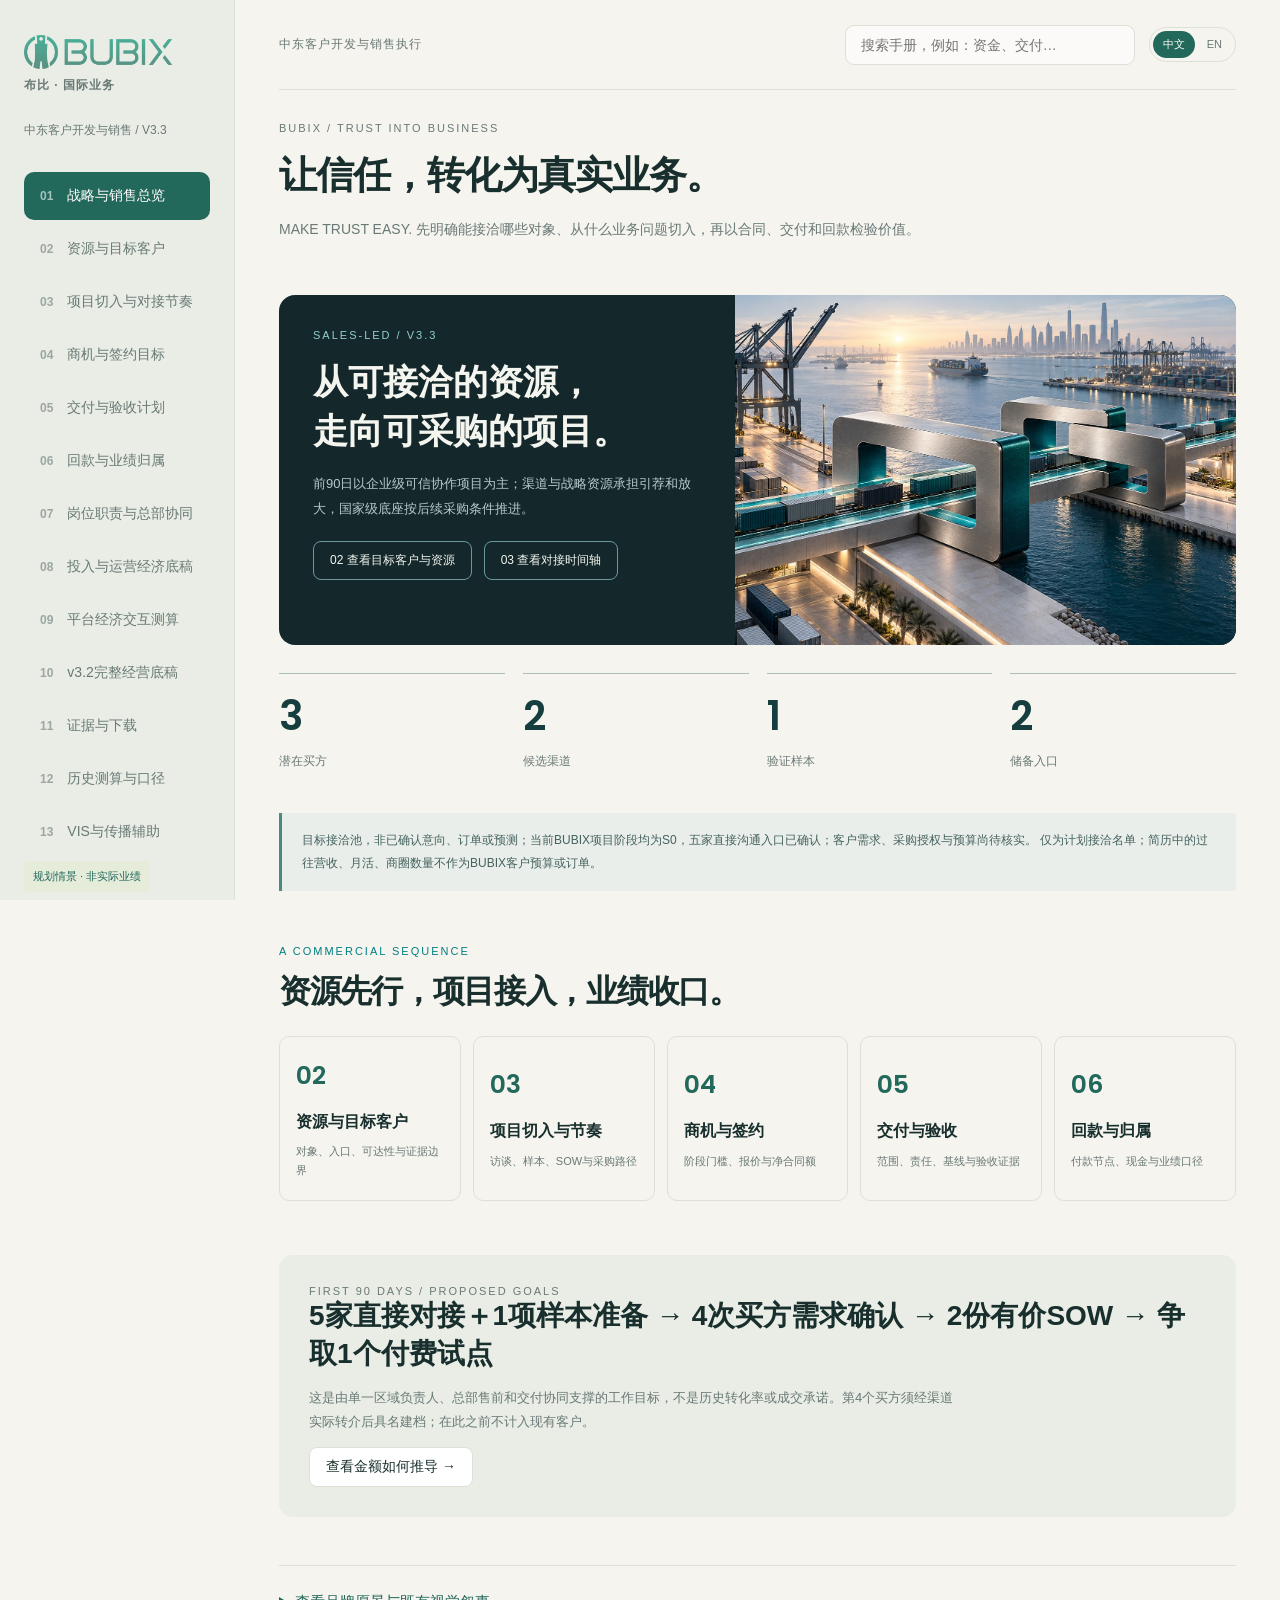
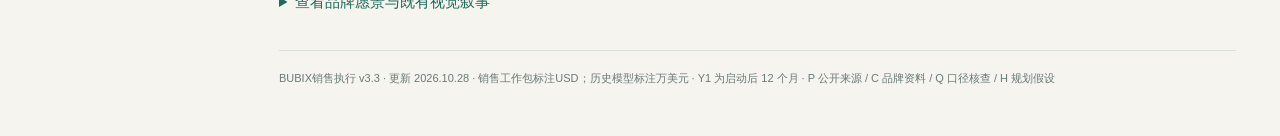
==== commit 2ded220f: "Confirm five direct-access routes and add conditional 90-day funding and account-readiness plan" ====
--- a/index.html
+++ b/index.html
@@ -305,4 +305,4 @@
 if($('#fx')){const calc=()=>{let d=+$('#fx').value*+$('#share').value*+$('#margin').value;$('#reverse').innerHTML=`<div class="grid">${metric('所需平台年收入',fmt(2000/d)+'–'+fmt(3000/d),'万美元 / 条件反推')}</div>`;let v=+$('#volume').value,c=+$('#variable').value,f=+$('#fixed').value;if(![v,c,f].every(Number.isFinite)||v<0||v>500||c<0||c>100||f<0||f>10000){$('#operating').textContent='请输入范围内的非负数；成本率须为0–100%。';return}let rev=1000*v/100,profit=rev*(1-c/100)-f;$('#operating').innerHTML=`<div class="grid">${metric('平台收入',fmt(rev),'万美元')}${metric('税前经营贡献',fmt(profit),'万美元 / 未计税费与融资')}${metric('盈亏平衡收入',c===100?'无法覆盖正固定费':fmt(f/(1-c/100)),'万美元 / 相同成本结构')}</div>`};document.querySelectorAll('#fx,#share,#margin,#volume,#variable,#fixed').forEach(x=>x.oninput=calc);calc()}
 document.querySelectorAll('[data-task]').forEach(x=>{try{x.checked=localStorage.getItem('bubix32-task-'+x.dataset.task)==='true'}catch(e){}x.onchange=()=>{try{localStorage.setItem('bubix32-task-'+x.dataset.task,x.checked)}catch(e){}}});}
 window.addEventListener('hashchange',render);$('#search').oninput=render;$('#menu').onclick=()=>{$('#sidebar').classList.add('open');$('#navBackdrop').classList.add('open');document.body.classList.add('nav-open');$('#menu').setAttribute('aria-expanded','true')};$('#navClose').onclick=closeNav;$('#navBackdrop').onclick=closeNav;document.addEventListener('keydown',e=>{if(e.key==='Escape')closeNav()});render();
-;document.querySelector('#visualClose').onclick=()=>document.querySelector('#visualDialog').close();</script><script src="assets/sales-v3.3.js"></script><script>document.querySelectorAll("[data-lang]").forEach(a=>a.addEventListener("click",()=>{const params=new URLSearchParams({chapter,year,phase:salesPhase,kind:salesKind});["fx","share","margin","volume","variable","fixed"].forEach(id=>{const e=document.getElementById(id);if(e)params.set(id,e.value)});a.href=(a.dataset.lang==="en"?"en.html":"index.html")+"?"+params+location.hash}));</script><script>const restoreParams=new URLSearchParams(location.search);["fx","share","margin","volume","variable","fixed"].forEach(id=>{const e=document.getElementById(id);if(e&&restoreParams.has(id)){e.value=restoreParams.get(id);e.dispatchEvent(new Event("input",{bubbles:true}))}});</script></body></html>+;document.querySelector('#visualClose').onclick=()=>document.querySelector('#visualDialog').close();</script><script src="assets/sales-v3.3.js?v=af20794ff4"></script><script>document.querySelectorAll("[data-lang]").forEach(a=>a.addEventListener("click",()=>{const params=new URLSearchParams({chapter,year,phase:salesPhase,kind:salesKind});["fx","share","margin","volume","variable","fixed"].forEach(id=>{const e=document.getElementById(id);if(e)params.set(id,e.value)});a.href=(a.dataset.lang==="en"?"en.html":"index.html")+"?"+params+location.hash}));</script><script>const restoreParams=new URLSearchParams(location.search);["fx","share","margin","volume","variable","fixed"].forEach(id=>{const e=document.getElementById(id);if(e&&restoreParams.has(id)){e.value=restoreParams.get(id);e.dispatchEvent(new Event("input",{bubbles:true}))}});</script></body></html>
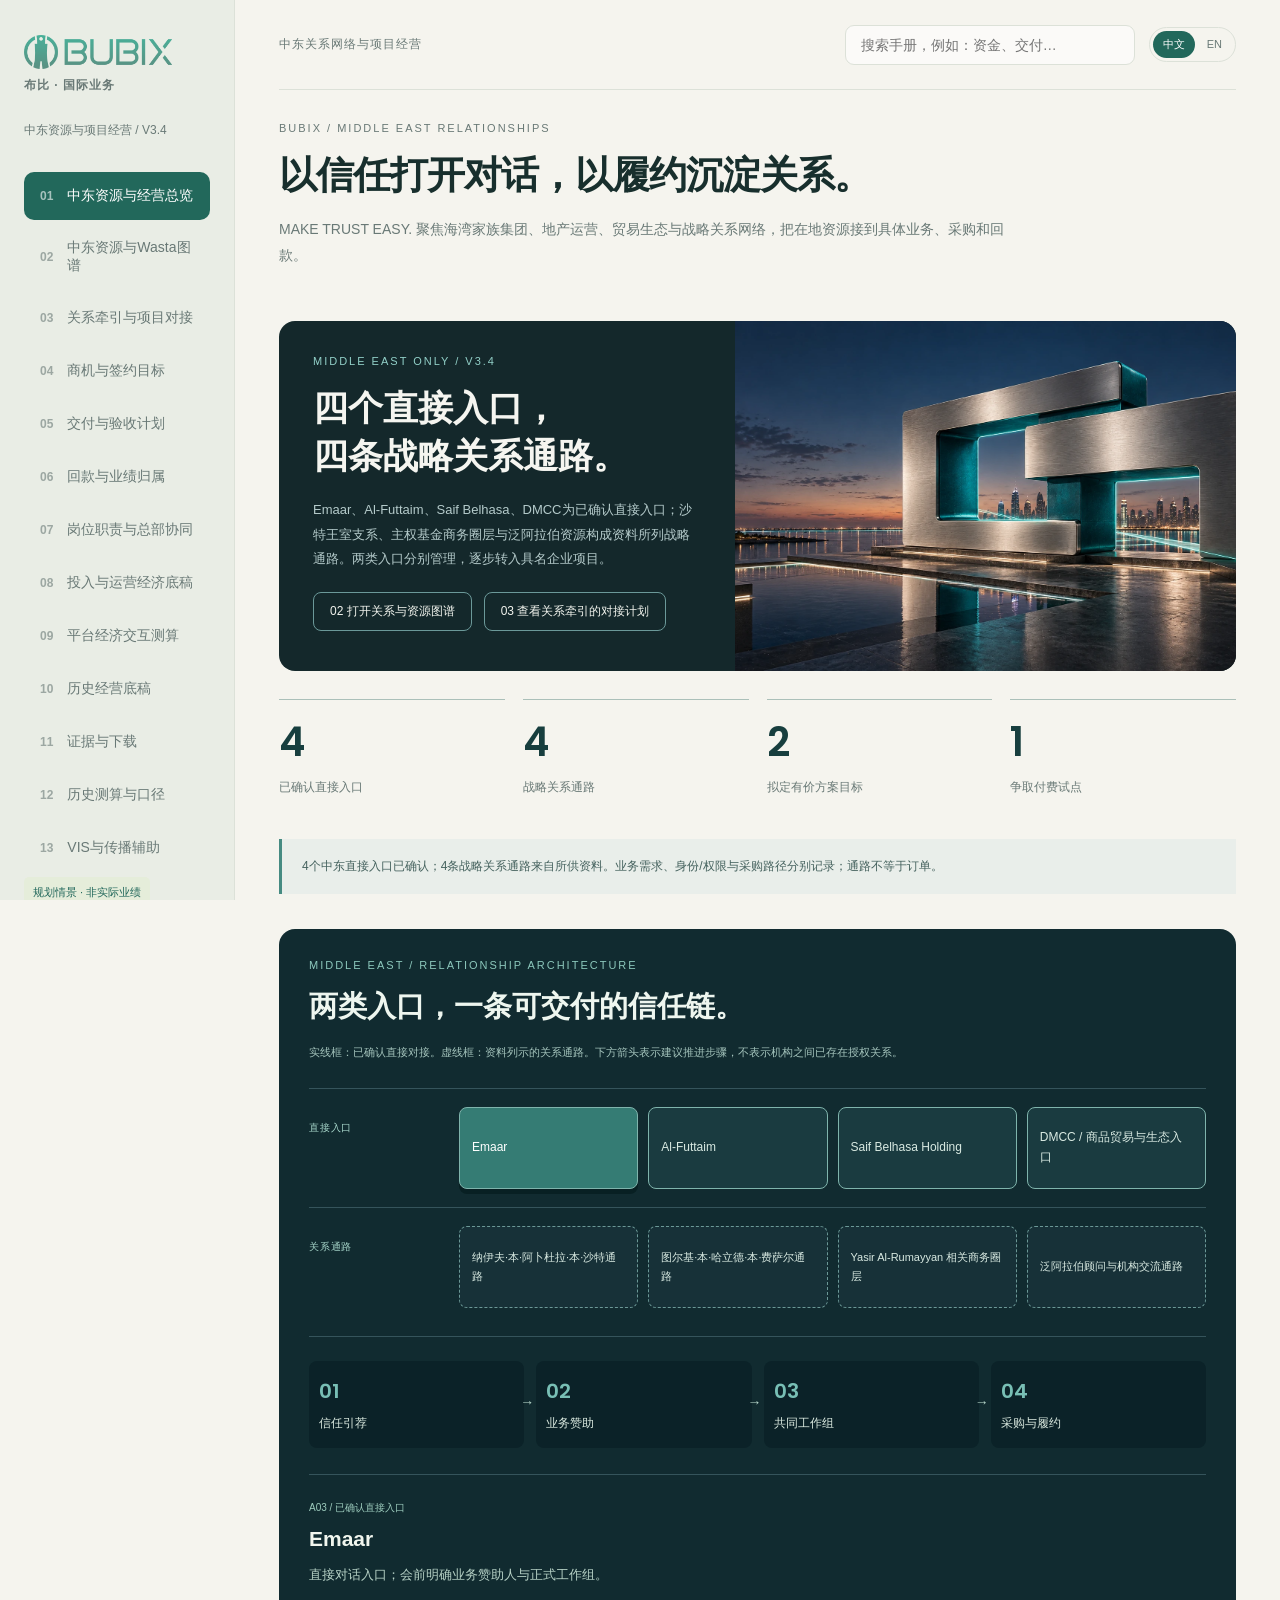
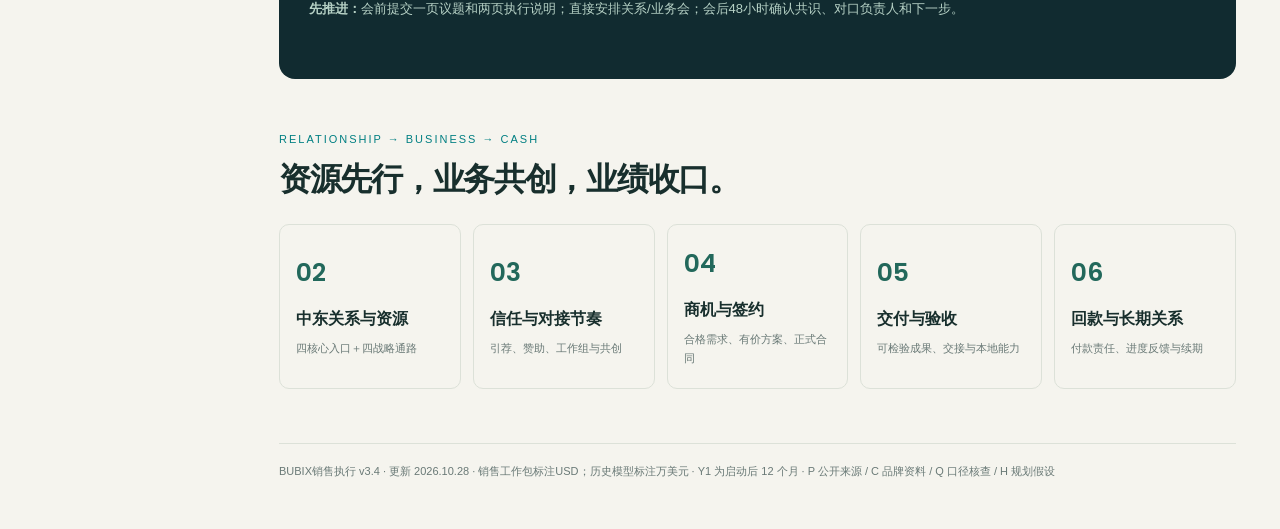
==== commit 1c616aa9: "Revise Middle East routes and Wasta-led project execution in Chinese and English" ====
--- a/index.html
+++ b/index.html
@@ -1,4 +1,4 @@
-<!doctype html><html lang="zh-CN"><head><meta charset="UTF-8"><meta name="viewport" content="width=device-width,initial-scale=1"><title>BUBIX · 中东客户开发与销售执行 / V3.3</title><style>
+<!doctype html><html lang="zh-CN"><head><meta charset="UTF-8"><meta name="viewport" content="width=device-width,initial-scale=1"><title>BUBIX · 中东关系网络与项目经营 / V3.4</title><style>
 :root{--bg:#f5f4ee;--ink:#182f2d;--muted:#697976;--green:#22685b;--lime:#d5ef9b;--line:#dce1d8;--white:#fff;--orange:#bd6841}*{box-sizing:border-box}body{margin:0;background:var(--bg);color:var(--ink);font-family:-apple-system,BlinkMacSystemFont,"PingFang SC","Microsoft YaHei",sans-serif;font-size:14px}button,input,select{font:inherit}button,a,select{touch-action:manipulation}button{cursor:pointer}a{color:var(--green)}button:focus-visible,a:focus-visible,input:focus-visible,select:focus-visible{outline:3px solid #b8d378;outline-offset:3px}aside{position:fixed;inset:0 auto 0 0;width:235px;padding:34px 24px;background:#e9ede5;display:flex;flex-direction:column;border-right:1px solid var(--line)}.brand{font-weight:800;font-size:27px;letter-spacing:-1px}.brand span{font-size:12px;letter-spacing:2px;display:block;margin-top:7px;color:var(--muted)}.edition{margin:28px 0;color:var(--muted);font-size:12px}nav button{display:flex;align-items:center;gap:14px;border:0;background:transparent;color:var(--muted);width:100%;padding:14px 16px;text-align:left;border-radius:10px;margin:5px 0}nav button.active{background:var(--green);color:white}nav b{font-size:12px;opacity:.6}.aside-bottom{margin-top:auto;font-size:12px;line-height:1.9;color:var(--muted)}main{margin-left:235px;padding:0 44px 50px;max-width:1580px}header{height:90px;display:flex;align-items:center;justify-content:space-between;border-bottom:1px solid var(--line);gap:20px}.crumb{color:var(--muted);font-size:12px}#search{width:290px;padding:11px 15px;background:#fff9;border:1px solid var(--line);border-radius:9px}h1{font-size:38px;line-height:1.35;letter-spacing:-1px;margin:16px 0}h2{font-size:22px;margin:0 0 16px}h3{font-size:16px;margin:0 0 12px}p{line-height:1.85}.eyebrow{font-size:11px;letter-spacing:2px;text-transform:uppercase;color:var(--muted)}.intro{padding:32px 0 24px}.intro p{color:var(--muted);margin:0;max-width:730px}.badge{display:inline-block;background:#e5edda;padding:5px 9px;border-radius:5px;font-size:11px;color:var(--green)}.hero{background:var(--ink);color:white;border-radius:18px;padding:32px;display:grid;grid-template-columns:1.4fr 1fr;gap:36px}.hero .eyebrow,.hero p{color:#b3c8bd}.hero h2{font-size:28px;max-width:560px;line-height:1.5}.hero .big{font-size:70px;letter-spacing:-3px;color:var(--lime);font-weight:600}.hero .big small{font-size:15px;letter-spacing:0;color:#b3c8bd;margin-left:10px}.hero-split{display:flex;gap:30px;border-top:1px solid #ffffff30;padding-top:16px;margin-top:18px}.hero-split b{font-size:25px;display:block}.hero-split span{font-size:12px;color:#b3c8bd}.btn{border:1px solid var(--line);border-radius:8px;padding:10px 16px;background:white;color:var(--ink);text-decoration:none;display:inline-block}.btn.green{background:var(--lime);border-color:var(--lime)}.grid{display:grid;grid-template-columns:repeat(4,1fr);gap:16px;margin:22px 0}.card{background:white;border:1px solid var(--line);border-radius:12px;padding:22px}.metric{font-size:32px;font-weight:600;margin:12px 0 5px;letter-spacing:-1px}.muted{color:var(--muted);font-size:12px;line-height:1.8}.two{display:grid;grid-template-columns:1.35fr 1fr;gap:22px;margin-top:22px}.row{display:flex;justify-content:space-between;align-items:center;gap:15px}.link{border:0;background:transparent;color:var(--green);padding:0;text-align:left}.entry{padding:17px 0;border-bottom:1px solid var(--line);cursor:pointer;display:block;width:100%;text-align:left;border-width:0 0 1px;background:none;color:var(--ink)}.entry strong{display:block;margin-bottom:6px}.entry:hover{color:var(--green)}.notice{border-left:3px solid #9ab67d;background:#edf1e7;padding:13px 16px;line-height:1.8;font-size:12px;margin:20px 0}.tabs{display:flex;gap:8px;flex-wrap:wrap;margin:20px 0}.tabs button{padding:11px 18px;background:white;border:1px solid var(--line);border-radius:8px}.tabs button.active{background:var(--green);color:white}.tablewrap{overflow:auto}table{width:100%;border-collapse:collapse;font-size:12px;text-align:left}th{background:#edf1e8;color:var(--green);font-weight:600}td,th{padding:12px;border-bottom:1px solid var(--line);line-height:1.7;min-width:90px}article{max-width:850px;font-size:15px}article p{line-height:2}article h2{font-size:18px;margin-top:28px}article table{margin:20px 0}.reader{display:grid;grid-template-columns:220px minmax(0,1fr);gap:28px;margin-top:24px}.toc{max-height:75vh;overflow:auto;position:sticky;top:20px;align-self:start}.toc button{display:block;width:100%;padding:10px;border:0;background:none;text-align:left;color:var(--muted);line-height:1.5;font-size:12px;border-radius:6px}.toc button.active{background:#e4edda;color:var(--green);font-weight:600}.reader-card{background:white;padding:30px;border-radius:12px;border:1px solid var(--line)}.reader-card h1{font-size:26px}.read-controls{display:flex;justify-content:space-between;margin:25px 0;gap:12px}.source{margin-bottom:12px;padding:22px;background:white;border:1px solid var(--line);border-radius:10px}.source p{margin:8px 0}.check{display:flex;gap:14px;padding:18px 0;border-bottom:1px solid var(--line);align-items:start}.check input{accent-color:var(--green);width:20px;height:20px;flex-shrink:0}.check.done span{text-decoration:line-through;color:var(--muted)}progress{width:100%;height:9px;accent-color:var(--green)}svg{width:100%;height:auto;display:block}.chart-months{display:grid;grid-template-columns:repeat(12,1fr);gap:3px}.chart-months button{border:0;background:transparent;font-size:10px;color:var(--muted);padding:8px 0}.chart-months button.active{background:#e7eddf;color:var(--green);border-radius:5px}.legend{font-size:11px;color:var(--muted);display:flex;gap:16px;margin:10px 0}.dot{display:inline-block;width:7px;height:7px;background:var(--green);border-radius:100%;margin-right:6px}.chartdetail{padding:13px;background:#f4f6ef;border-radius:7px;font-size:12px;line-height:1.8}.stress-value{font-size:32px;color:var(--orange);font-weight:600}select{max-width:100%;padding:10px;background:white;border:1px solid var(--line);border-radius:6px}footer{color:var(--muted);font-size:11px;margin-top:35px;border-top:1px solid var(--line);padding-top:20px}.download{display:flex;gap:10px;flex-wrap:wrap}#menu{display:none}.mobile-label{display:none}.search-result{padding:18px;border:1px solid var(--line);background:white;border-radius:9px;margin:12px 0;display:block;width:100%;text-align:left;color:var(--ink)}mark{background:#d5ef9b}dialog{width:min(700px,94vw);border:1px solid var(--line);border-radius:15px;padding:28px;color:var(--ink)}dialog::backdrop{background:#18302db0}@media(max-width:1100px){main{padding:0 25px 35px}.grid{grid-template-columns:repeat(2,1fr)}.two{grid-template-columns:1fr}.reader{grid-template-columns:170px minmax(0,1fr)}}@media(max-width:760px){aside{display:none;z-index:10;box-shadow:0 0 0 100vw #18302d70}aside.open{display:flex}main{margin:0;padding:0 18px 30px}header{height:74px}.crumb{display:none}#search{width:min(280px,75vw)}#menu{display:block;border:0;background:none;font-size:22px}h1{font-size:29px}.hero{grid-template-columns:1fr;padding:24px;gap:15px}.hero .big{font-size:60px}.hero h2{font-size:24px}.grid{gap:10px}.card{padding:16px}.metric{font-size:28px}.reader{display:block}.toc{position:static;max-height:180px;margin-bottom:20px}.reader-card{padding:20px}.reader-card h1{font-size:23px}}@media print{aside,header,.tabs,.read-controls,footer,.toc{display:none}main{margin:0;padding:0}.reader{display:block}.reader-card{border:0}body{background:white}.card{break-inside:avoid}}
 
 html{scroll-behavior:smooth}main,.card,.reader-card,.reader>div,.two>*,.grid>*{min-width:0}article,.source{overflow-wrap:anywhere}.tablewrap{max-width:100%;overscroll-behavior-x:contain}button:disabled{opacity:.45;cursor:default}.skip-link{position:fixed;top:-100px;left:16px;z-index:40;background:white;padding:12px}.skip-link:focus{top:12px}#navClose,#navBackdrop{display:none}.guide-grid{display:grid;grid-template-columns:repeat(2,minmax(0,1fr));gap:16px}.guide-grid details{padding:20px;background:white;border:1px solid var(--line);border-radius:12px}.guide-grid summary{font-weight:600;cursor:pointer;min-height:44px}.guide-grid li{line-height:1.9;margin:8px 0}.mobile-toc{display:none}.version-note{font-size:12px;line-height:1.8;color:var(--muted)}
@@ -14,7 +14,7 @@
 @media(max-width:760px){.world-hero{min-height:620px;margin-top:22px}.world-hero-copy{padding:28px;max-width:none}.world-hero h1{font-size:56px;margin-top:30px}.world-hero-image{object-fit:cover;object-position:64% center}.world-hero-shade{background:linear-gradient(90deg,#081117de,#08111766),linear-gradient(0deg,#08111766,transparent 40%)}.hero-zoom{right:15px;top:15px;font-size:10px;padding:7px 10px}.world-hero .eyebrow{font-size:8px;max-width:180px;line-height:1.8}.hero-concept{font-size:8px;left:28px;right:20px}.world-pair{grid-template-columns:1fr;gap:32px}.world-copy{padding-top:20px}.motion-world{padding:25px 20px;margin:38px 0}.motion-top{align-items:start;flex-wrap:wrap}.motion-top h2{font-size:23px}.motion-toggle{padding:8px 12px}.trust-motion{margin:15px -10px;width:calc(100% + 20px)}.motion-controls{gap:12px}.motion-controls button{font-size:10px}.motion-controls button span{display:block;margin:0 0 8px}.motion-caption h3{font-size:19px}.motion-caption{min-height:125px}.motion-note{line-height:1.8}}
 @media(prefers-reduced-motion:reduce){.frame-one,.frame-two{transition:none}}
 .motion-world[data-mode="0"] .verification-scan,.motion-world[data-mode="2"] .verification-scan{visibility:hidden}
-</style><style>.header-tools{display:flex;align-items:center;gap:14px;min-width:0}.language-links{display:flex;gap:2px;flex-shrink:0;padding:3px;border:1px solid var(--line);border-radius:25px}.language-links a{padding:6px 10px;font-size:11px;line-height:1.3;color:var(--muted);text-decoration:none;border-radius:20px}.language-links a[aria-current=page]{background:var(--green);color:white}header .crumb{font-size:12px}html[lang=en] #nav button{font-size:12px;line-height:1.5}html[lang=en] .section-heading h2{font-size:clamp(24px,2.5vw,34px)}html[lang=en] .dual-story h3{max-width:320px}html[lang=en] .motion-caption h3{white-space:normal;max-width:380px}html[lang=en] .motion-caption{min-height:120px}html[lang=en] .stage-copy{min-height:112px}html[lang=en] .world-hero-copy{max-width:530px}html[lang=en] .world-hero h2{font-size:22px}html[lang=en] .world-hero h2{display:none}html[lang=en] table{font-size:12px}html[lang=en] .v3-report summary{line-height:1.6}html[lang=en] .intro h1{font-size:clamp(30px,3vw,46px);max-width:1000px}html[lang=en] .world-copy h3{font-size:25px}@media(max-width:1000px){header .crumb{display:none}.header-tools{margin-left:auto}html[lang=en] .section-heading h2{font-size:28px}}@media(max-width:760px){.header-tools{flex:1;gap:8px;width:auto}.header-tools #search{width:100%;min-width:0}.language-links a{padding:6px 8px}header{gap:12px}.language-links{gap:0}html[lang=en] .world-hero-copy{padding:28px}html[lang=en] .world-hero p{max-width:235px}html[lang=en] .motion-caption{min-height:160px}html[lang=en] .motion-top h2{font-size:22px}html[lang=en] .stage-copy{min-height:150px}html[lang=en] .section-heading h2{font-size:26px}}</style><link rel="stylesheet" href="assets/sales-v3.3.css"></head><body><a class="skip-link" href="#app">跳至正文</a><button id="navBackdrop" aria-label="关闭导航" tabindex="-1"></button><aside id="sidebar"><button id="navClose" class="btn" aria-label="关闭导航">关闭 ×</button><div class="brand"><img src="assets/official-logo-dark.png" alt="BUBIX"><span>布比 · 国际业务</span></div><div class="edition">中东客户开发与销售 / V3.3</div><nav id="nav"></nav><div class="aside-bottom"><span class="badge">规划情景 · 非实际业绩</span><p>阿联酋主攻 × 一国储备<br>新版研究 2026.10.26<br>让每一个目标，都有依据。</p></div></aside><main><header><span class="crumb">中东客户开发与销售执行</span><button id="menu" aria-label="打开导航" aria-controls="sidebar" aria-expanded="false">☰</button><div class="header-tools"><input id="search" type="search" placeholder="搜索手册，例如：资金、交付…" aria-label="全文搜索手册"><nav id="languageLinks" class="language-links" aria-label="页面语言 / Page language"><a href="index.html" lang="zh-CN" data-lang="zh" aria-current="page">中文</a><a href="en.html" lang="en" data-lang="en">EN</a></nav></div></header><div id="app" tabindex="-1"></div><footer>BUBIX销售执行 v3.3 · 更新 2026.10.28 · 销售工作包标注USD；历史模型标注万美元 · Y1 为启动后 12 个月 · P 公开来源 / C 品牌资料 / Q 口径核查 / H 规划假设</footer></main><dialog id="visualDialog" class="visual-dialog"><div class="row"><p id="visualCaption"></p><button class="btn" id="visualClose" type="button">关闭 ×</button></div><img id="visualLarge" alt=""></dialog><script>const P=[{"title": "BUBIX中东：建设数字信任底座，经营持续服务", "lead": "V3.2 / 中东业务经营方案 · 阿联酋推进机构 × Build & Operate", "paras": ["建议以国家/大型产业平台为主线，以企业应用与经常性服务验证商业化；区域岗位承担资源、方案、签约、回款和运营协同。", "首期投入规划区间为500–1000万美元。“年利润2000–3000万”的币种、利润归属、目标年份及税前税后口径尚未明确，暂按不同条件进行敏感性测算。", "承接v3.1-JD的六项汇报材料；供货主体、平台运营主体和股权收益分别测算。保留原版式与27页汇报形式。"], "headers": [], "rows": [], "note": "M01 p2 / C01 p3 / C02 p6、9；公开阅读版。背景资料原文不公开。"}, {"title": "岗位定位：区域商务经营与联合运营推进", "lead": "围绕1–2个目标国家，打通战略商务资源、商业合同、实际回款与本地运营。", "paras": ["核心职责包括决策层商务拓展、国家级与企业项目谈判、回款推进、本地组织协同及总部决策支持。", "平台、内容与HAA工具服务于商务经营；真实资源、工作语言、项目经验及驻地能力须单独核验。"], "headers": ["责任范围", "落地工作包"], "rows": [["国别经营", "阿联酋主攻；储备国按资源、采购及交付条件评审"], ["双线业务", "A国际产业公链全栈与运营；B资产数字化/可信贸易平台与运营"], ["结果责任", "有效合同、履约收入、实际回款、毛利与贡献归属分别记录"], ["本地协同", "推进机构、合作主体、培训、驻地及总部资源安排"]], "note": "J01岗位职责与任职要求；M01区域经营需求。方案覆盖不等于实际资源或任职资格已验证。"}, {"title": "六项经营决策材料与评审事项", "lead": "保留六项结构，补齐联合运营经济性。", "paras": [], "headers": ["材料", "关键输出", "决策"], "rows": [["1 经营目标", "首年建设/获客；三年条件路径", "是否立项及主攻国"], ["2 年度收入", "供应商收入与运营商收入两张表", "付款主体与收入归属"], ["3 商机与假设", "赞助方、授权、预算、数据、付费意愿", "商机何时进入预测"], ["4 交付与成本", "技术边界、工程人月、本地运营编制", "交付责任与超支承担"], ["5 现金与压力", "分期投入、付款、未达标停投", "投入多少及何时释放"], ["6 目标差距", "利润币种/归属反推、90日行动", "补资源、改价格或调目标"]], "note": "H · 规划假设；非订单、成交报价、财务预测或获批预算。"}, {"title": "材料能证明什么，不能证明什么", "lead": "品牌介绍列示业务定位；财务业绩核验须依据合同、验收和账务记录。", "paras": [], "headers": ["来源", "资料列示要点", "使用边界"], "rows": [["C01 Overview / 2026.02", "连接加密生态与实体经济；40+产品、150+专利", "资料列示；数量未经独立核验"], ["C02 DTI / 2026.03", "建设＋运营；140+专利、120+客户、10+世界500强", "资料列示；专利口径与C01不一致"], ["M01 业务需求背景", "国际业务与区域推进方向", "背景资料原文不公开；国别、合同与验收状态待专项核验"], ["P01 官网核心技术", "自主链、合约、隐私、DID、抗量子、Agentic AI", "技术定位，不能替代性能测试或产品成熟度"], ["历史营收/批准预算", "仍未取得一手财务证明", "不引用9608.65万元作为已证实2023营收"]], "note": "来源类别与公开链接见files/source-register.json。背景资料不附原文；引用不代表独立核验完成。"}, {"title": "品牌使命：连接加密生态与实体经济", "lead": "Bridging crypto ecosystems with real economies.", "paras": ["品牌使命的商业表达：让组织之间的身份、权利、数据与交易，可以被共同验证，并在明确规则下协作。", "业务价值：缩短凭证核验、减少多方对账、明确资产权利记录、约束AI代理的权限和操作追踪。具体收益必须来自试点前后测量。", "品牌主张建议：VALUE, IN CLEAR VIEW. 让价值有据可查。延续CORE双构件，表现连接、验证、协同完成。", "“国家级”用于项目范围和合作层级；未经证明，不对外声称国家所有、政府担保、全球仅两国具备能力。"], "headers": [], "rows": [], "note": "C01 p2–5；P01官网；品牌文案为H建议，非正式品牌口号。"}, {"title": "六项技术，转为四类购买理由", "lead": "官网与国际材料分类略有差异，按客户价值组织。", "paras": [], "headers": ["能力组", "解决什么", "可验证交付"], "rows": [["自主链＋智能合约", "多方共享规则与业务状态", "节点配置、权限矩阵、合约测试及日志"], ["DID＋隐私计算", "定义数据访问与业务操作权限", "凭证签发/撤销/验证与权限测试"], ["可信数据＋Agentic AI", "AI使用有来源的数据，在授权内执行", "数据来源、代理身份、批准记录、操作审计"], ["安全与抗量子研究", "减少基础设施长期迁移风险", "现有算法、支持范围与独立测试；研究与量产分开"]], "note": "P01 https://www.bubi.cn/core-tech；C01 p4–5。以上是验收设计，不声称已通过测试。"}, {"title": "双线业务：产业公链与资产/贸易应用", "lead": "两条业务线各有购买方、交付与运营责任；底座可复用，收入不重复计量。", "paras": ["一期范围以软件、治理、集成与持续运营为主，不涉及默认硬件承包。硬件和基础云采购须另列主体、范围与报价。", "国家一期250万美元实施费仅对应既定软件工作包，不代表全国数字基础设施总价；500–1000万美元投入仍须明确出资主体与用途。"], "headers": ["业务线", "买方与交付", "收入与验收"], "rows": [["A 国际产业公链", "本地授权运营主体/战略集团；全栈底座、节点治理、工具、接口与生态接入", "实施＋支持＋约定运营服务；按SOW与运营交接验收"], ["B 资产数字化/可信贸易", "产业、资产及贸易机构；权利/凭证记录、跨组织工作流与对账", "付费方案＋实施/订阅＋包外用量；按权利/数据流程与业务验收"], ["RWA＋AI价值层", "RWA对应资产与权利流程；AI对应授权、数据和操作追踪", "收费须对应独立权益，不以传播主题直接增加收入"]], "note": "J01职责3–4；C01/C02产品与运营模式。合同权利、许可、数据及支持条件须按实际项目确定。"}, {"title": "四本账：杜绝把生态规模写成BUBIX收入", "lead": "首年供货营收与本地平台收入可能存在内部交易。", "paras": [], "headers": ["主体/层级", "可计量指标", "必须隔离的项目"], "rows": [["BUBIX供货主体", "履约收入、成本、回款、应收", "当地客户流水不自动归属供货方"], ["本地运营主体/JV", "第三方服务收入、运营成本、现金", "向BUBIX采购是成本/资产，不是额外生态收入"], ["股东经济利益", "约定分红或收益权、投资额", "股比×利润只是敏感性，不等于可分配现金"], ["网络生态", "资产面值、交易额、节点数、活跃客户", "资产规模、币价、市值和融资额均不等于营收"]], "note": "H核算框架；是否合并、资本化、确认分红或权益法，待实际合同与财务判断。"}, {"title": "首年供货基线：363.75万美元是一种合同组合", "lead": "这是v3.1-JD可复算的供应商口径，不代表中东平台全部收入。", "paras": ["目标组合回款425万、税前区域贡献20.28万；未计总部所有费用、税费及资本成本。", "合同数量、价格、签约月、验收和付款均为拟定。国家一期不签时，首年供货收入降至176.25万，贡献为负。"], "headers": ["项目", "签约金额", "首年确认收入"], "rows": [["2个前置方案", "30", "30"], ["2个企业平台含支持", "170", "146.25"], ["1个国家一期含支持", "280", "187.5"], ["合计 / 万美元", "480", "363.75"]], "note": "H-SUP；逐月供货模型与67项算术检查由独立文件提供。项目数量、报价和排期均为规划假设。"}, {"title": "平台运营收入：按付费账户和计费事件拟定", "lead": "以下均为全年等效付费量，避免把年末客户数乘全年价格。", "paras": [], "headers": ["收入项", "Y1假设", "Y2假设", "Y3假设"], "rows": [["BaaS/节点服务", "10户×6万＝60万", "30户×8万＝240万", "48户×10万＝480万"], ["凭证/API增量用量", "50万次×$0.20＝10万", "300万次×$0.20＝60万", "1000万次×$0.20＝200万"], ["应用工作流", "8项×5万＝40万", "15项×8万＝120万", "20项×10万＝200万"], ["AI租户附加服务", "6户×2.5万＝15万", "15户×4万＝60万", "24户×5万＝120万"], ["平台外部收入 / 万美元", "125", "480", "1000"]], "note": "H-OP01；用量仅计算订阅包外事件；工作流与AI服务不重复收同一权益。所有数量和定价未经客户验证。"}, {"title": "平台经济性：首年建设，后续放量仍需条件", "lead": "单位万美元；这是全费用化的经营测算，不是审计利润预测。", "paras": ["初期280万对应向BUBIX采购一项底座包的规划额，作为运营方成本；供应商确认时点与付款可不同。此处不与上一页供货营收相加。", "若会计上资本化，则须重做摊销、减值和现金表；不能因资本化而宣称商业回报更好。"], "headers": ["项目", "Y1", "Y2", "Y3"], "rows": [["外部服务收入", "125", "480", "1000"], ["可变交付/渠道成本45%", "56.25", "216", "450"], ["固定运营费用", "120", "200", "250"], ["初期技术采购全额费用化", "280", "0", "0"], ["规划税前贡献", "-331.25", "64", "300"]], "note": "H-OP02；不含税、融资、超范围改造及额外牌照资本；Y2/Y3均为条件阶段，不保证按公历发生。"}, {"title": "运营模型的成本依据与替换条件", "lead": "45%是报价前的规划占位，不是布比历史毛利率。", "paras": [], "headers": ["成本", "假设构成", "替换依据"], "rows": [["变动成本45%", "云/用量10%＋交付支持20%＋渠道/生态15%", "云账单、人员工时、第三方费率和伙伴协议"], ["Y1固定费120万", "团队60、伙伴/法律20、差旅15、内容活动15、行政10", "岗位报价、服务合同、雇佣与办公方案"], ["Y2固定费200万", "团队110、伙伴/法律25、差旅20、市场25、行政20", "付费客户、服务等级与本地组织"], ["Y3固定费250万", "团队140、伙伴/法律30、差旅25、市场30、行政25", "实际支持负荷与续费质量"], ["技术采购280万", "国家一期250＋年度支持30，规划全额费用化", "详细SOW、支持期及公允交易条款"]], "note": "H-OP03；团队固定职责与按收入计提的增量交付职责需工时隔离，防止重复预算。"}, {"title": "年利润“两三千万”：先确认三个口径", "lead": "Q01口径核查：利润目标的币种、归属主体、实现年份及税前税后口径尚未明确。", "paras": [], "headers": ["解释", "所需平台年收入 / 百万美元", "说明"], "rows": [["2000–3000万元人民币；平台利润", "9.52–14.29", "假设汇率7人民币/美元、税前利润率30%"], ["2000–3000万美元；平台利润", "66.67–100.00", "同为30%利润率"], ["人民币目标归BUBIX；经济份额30%", "31.75–47.62", "目标先除30%份额，再除30%利润率"], ["美元目标归BUBIX；经济份额30%", "222.22–333.33", "不代表已约定股比或已可分配利润"]], "note": "Q01口径核查 / H-REV；汇率7仅情景换算，不是实时汇率。若目标为净利润，须另加税费和融资桥接；30%为假设。"}, {"title": "目标差距：1000万美元运营收入仍非万能答案", "lead": "Y3条件路径税前贡献300万美元；与利润愿景须同口径比较。", "paras": ["平台300万美元税前贡献，按假设汇率7折合2100万元人民币：仅接近“平台人民币税前利润”解释的下沿。", "若BUBIX经济份额只有30%，相应示意利益为90万美元，即630万元人民币；不是公司合并营收，也不是可立即分红。", "若愿景是平台年利润2000万美元，1000万美元收入路径明显不足；需收入至少6667万美元（30%利润率假设）。", "因此汇报应同时展示首年落地指标与成熟期经营条件；不能用首年合同体量论证成熟平台利润，更不能用代币市值填补缺口。"], "headers": [], "rows": [], "note": "H-REV；经济份额示意不替代合并、权益法或分红会计。"}, {"title": "500–1000万美元：先作为候选资本包，不是费用预算", "lead": "中央示意750万美元；出资人、期限和用途仍需决策程序确认。", "paras": [], "headers": ["资金用途", "规划额度 / 万美元", "释放条件"], "rows": [["一期技术采购", "280", "SOW、权属、验收与付款结构明确"], ["首年固定运营费用", "120", "岗位分期到岗、月度成本核对"], ["变量成本及收款周转", "100", "订单/用量/应收账期触发；不是额外利润费用"], ["本地接入与追加范围储备", "100", "独立变更单，不预先认作已支出"], ["限制性资金/设立相关预留", "50", "待当地专业报价；不足时增资重批"], ["未分配流动性缓冲", "100", "压力测算及董事会授权"], ["总额", "750", "资金安排与利润表不能相加"]], "note": "M01投入区间；H-CAP分配。1000万也不是许可资本充分性保证；此表不是总部批准承诺。"}, {"title": "分三道门放款：用采购与用量验证替代一次性押注", "lead": "500–1000万规模只在投资路径明晰后进入审批。", "paras": [], "headers": ["阶段", "建议累计释放上限", "验收/停止条件"], "rows": [["0–90日资源验证", "实际预算待核定；50万仅为原测算占位", "资源盘点、需求与采购路径明确后，按最小验证工作包审批"], ["采购与一期实施", "350万美元", "明确买方/出资人、签约付款、技术SOW、运营主体和责任"], ["平台上线与扩展", "750万美元中央情景", "验收、付费用量、续费与单位贡献达阈值；逐月审批"], ["条件失效", "停止新增承诺", "无授权、预算未落地、用量低于阈值，缩范围或暂停"]], "note": "H-CAP；累计额度非新增相加；首期采购预付、沉没成本与退出成本需逐合同复核。"}, {"title": "现金与压力：资本包要能覆盖亏损和延迟", "lead": "运营方简化测试：所有收入当年收现、费用当年支付，不含新增资产。", "paras": [], "headers": ["运营Y1压力", "税前贡献 / 万美元", "含义"], "rows": [["基准：125收入、45%变动率", "-331.25", "280技术采购已全额计成本"], ["收入/付费量减半，固定费不变", "-365.625", "收入62.5，变动成本同步下降"], ["固定费与技术采购超支20%", "-411.25", "额外80成本；其他不变"], ["年内收入仅收回50%", "现金净流出393.75", "利润不因晚收而改善；期末应收62.5"], ["750万全额可用的基准年末余额", "418.75", "仅简化现金余额，未扣预留/受限资金及额外资产"]], "note": "H-CASH；不是月度峰值缺口。正式放款须13周滚动现金表，供应商140万周转不再直接叠加至此资本包。"}, {"title": "供应商与平台之间：用关联交易桥接避免重复计算", "lead": "同一份280万采购，不应同时当作生态新增收入和可自由支配现金。", "paras": ["供应商模型中的国家一期合同280万，首年按里程碑确认187.5万；运营方示意将整个采购280万作为初始建设支出，时间口径不同。", "若国家一期的买方就是本地运营主体，需按同一合同对齐供应方收入、运营方资产/成本、付款与应付；本版不编造合并报表。", "两家企业的实施合同是否由BUBIX直接签、还是由JV转售，也须明确；收入总额/净额取决于实际职责，不能把两套模型简单相加。", "股比分成仅用于敏感性。服务费、股息、投资回收、代币权益需各有合同与结算规则。"], "headers": [], "rows": [], "note": "H-ENTITY；财务负责人需形成法人结构图、关联交易清单与抵销表。"}, {"title": "商机开发：先找授权和预算，再谈国家级叙事", "lead": "战略商务渠道形成接洽入口；付款主体和采购程序决定项目可执行性。", "paras": [], "headers": ["路径", "优先识别", "形成的证据"], "rows": [["政府/授权运营商", "项目赞助方、采购机构、出资方、主管部门", "授权范围、采购计划、预算路径"], ["大型产业/家族集团", "业务单元、资产/数据所有人、财务负责人", "场景、成本基线、付费意向"], ["本地系统集成/咨询伙伴", "真实业绩、交付能力、客户授权", "合作边界、费用与可追溯工作成果"], ["生态伙伴", "银行、资产服务、身份/数据提供方", "接口、责任、必要资格与接入条件"]], "note": "H-GTM；不将王室/家族接触视为政府授权；报酬对应合法可审计工作成果，不为不当影响采购付费。"}, {"title": "90日行动：从资源核实到可采购方案", "lead": "先盘点资源、确认可行性，再进入受控资料披露、商业提案与签约推进。", "paras": ["启动预算根据人员、差旅、方案验证与外部服务的实际工作包核定；原50万美元不直接作为90日预算建议。"], "headers": ["时间", "重点动作", "验收物"], "rows": [["D1–15", "主攻/储备国资源与授权路径核实；安排总部协同", "资源关系图、沟通记录、国别筛选结论"], ["D16–30", "确认A/B业务线购买方、问题与预算路径", "2条业务价值链、需求备忘录、资料披露范围"], ["D31–60", "形成范围、报价、验收、付款与运营合作条件", "商业提案、SOW、合作条款、交付与培训排期"], ["D61–90", "采购、合同及回款推进；复核投资和本地组织", "有依据的项目预测、合同/首款进度、进入或降档决议"], ["持续", "周商机/现金、月情报/运营/总部决策复盘", "阶段台账、13周资金安排、风险与决策关闭记录"]], "note": "J01职责1–7；M01推进需求。工作节点为规划，不代表已有授权、客户预算或订单。"}, {"title": "HAA：业务确认、AI辅助与专业复核", "lead": "HAA作业机制：业务确认、AI辅助准备、专业复核与商务推进。", "paras": ["HAA属于销售作业机制；Agentic AI属于待验证产品能力，两者不互相证明收费需求或实际收入。"], "headers": ["环节", "工作方式", "检查点"], "rows": [["业务确认", "区域代表确认买方问题、资源与披露权限", "不将联系人名单当成交能力"], ["AI", "检索公开政策、整理授权资料、制作情景模型和提案", "每项事实带来源；敏感材料不进入未授权第三方"], ["专业复核", "产品/商务复核事实、价格、条款并业务沟通", "客户确认问题、范围和下一步"], ["反馈", "会议纪要进入假设登记与商机阶段", "来源日期、责任人、变更原因可追溯"]], "note": "M01 p2；工作流为H建议。AI输出不能替代客户预算、法律判断和技术验收。"}, {"title": "传播：从RWA＋AI话题，进入付费场景", "lead": "主线：每一项价值，都能追溯到权利、数据和真实使用。", "paras": [], "headers": ["内容产品", "传播渠道建议", "转化动作"], "rows": [["90秒价值故事", "LinkedIn、定向邮件、闭门会", "预约业务诊断；不承诺币价收益"], ["5分钟可验证演示", "客户会议、伙伴渠道、技术社区", "试点范围与验收协议"], ["场景证据卡", "LinkedIn/X及行业媒体访谈", "查看来源与试点方法"], ["联合运营案例", "经授权的客户/伙伴联合内容", "邀请采购/技术/财务共评"], ["明星与大型曝光", "暂不纳入进入期必需投入", "有本地付费案例后评估；曝光不替代授权与采购"]], "note": "H-MKT；渠道为测试建议，不声称已获媒体或明星合作。首年内容活动15万在固定费内，不另叠加。"}, {"title": "VIS延续CORE：让技术结构成为品牌语言", "lead": "双构件：组织相连；负形窗口：价值可见；接合动作：规则生效。", "paras": ["保留成熟金融科技气质：石墨、矿物青、银灰；平面主标使用单色/双色版本，金属3D只用于主视觉与空间。", "战略传播主图突出“建设—运营—价值”，面向采购的物料突出范围、验收、责任，面向技术的物料突出结构与测试证据。", "三类证据状态：资料陈述／客户验证结果／规划假设。未取得指标的海报不使用虚构提效百分比。", "视觉应用沿用VI手册和印刷规格；新增RWA/AI场景只扩展信息层级，不把“已验证”图形用于尚未测试的能力。"], "headers": [], "rows": [], "note": "H-VI；既有VI包独立保留，v3.2为经营与内容迭代，新增生产级视觉资产须另行设计与验收。"}, {"title": "传播前纠正三种容易误导的叙述", "lead": "把雄心与证据并列，保留高端品牌的可信度。", "paras": [], "headers": ["原材料风险表述", "对外可用方向", "验证要求"], "rows": [["代币就像公司股权", "说明具体权利、责任、用途与风险", "不把营销类比当法律权利；逐类、逐辖区判断"], ["全球只有中美可交付主权链", "具备自主技术与跨境基础设施经验的资料陈述", "“唯一/独家”须采购文件及独立证据"], ["跨国部署进展与经营成果", "逐项目区分部署、上线、付费、验收与持续运营", "部署状态不等于盈利；国别、合同与验收材料待核验"], ["150+与140+专利", "暂不统一为单一已核验数量", "核对授权/申请、集团/主体、有效日与地域"]], "note": "C01/C02/M01；P03 VARA指南仅支持按代币特征及权利义务分类的原则，不代表覆盖全部阿联酋辖区或本项目许可结论。"}, {"title": "三年路径的升级条件：从项目到可持续平台", "lead": "Y2/Y3是经营阶段；若需求或许可未形成，时间顺延。", "paras": [], "headers": ["阶段", "关键条件", "不达标动作"], "rows": [["建设与验证", "授权运营主体、可计费产品、首批付费客户、验收", "缩范围并保留现金；不追求虚假全国覆盖"], ["平台增长", "实际续费、净增客户、可核对计费事件、单位贡献为正", "先修复价格和交付成本，再扩招"], ["成熟运营", "48全年等效BaaS客户、1000万增量事件等Y3假设实现", "未达量则重算，不用代币估值填补利润"], ["投资追加", "财务口径清晰、现金回收路径明确、治理与退出条款", "董事会重新批准投资额度"]], "note": "H-ROAD；年末客户数若大于全年等效客户数，不能混用以放大当年收入。"}, {"title": "外部体量参照：只能说明可能性，不能替代订单", "lead": "Zetrix AI年报展示成熟平台相关业务的规模，但与BUBIX不等同。", "paras": ["Zetrix AI Berhad 2025年报附注31列示：区块链及AI相关服务收入2025年为RM643.542百万，2024年为RM362.778百万。", "这是上市集团的混合业务类别，非BUBIX收入、非某一个国家项目收入，也非利润；不按该规模直接给中东新机构定目标。", "适当用途：说明“建设＋运营”可形成不同于单次软件项目的收入结构。BUBIX可获得多少，仍取决于客户合同、运营使用和利益归属。", "过往实际营收未核验的情况下，汇报应使用经营范围、工作包、客户量与资金约束论证，不以未证实的2023财务数字作倍数锚。"], "headers": [], "rows": [], "note": "P02 https://www.insage.com.my/interactiveAR/ZETRIX/interactiveAR2025/262/ ；财报印刷页261，附注31。"}, {"title": "经营决议建议：分阶段验证与条件审批", "lead": "六项材料齐备；后续以正式条款替换规划假设。", "paras": ["确认主攻与储备国筛选原则、区域职责和总部支持；90日验证预算按实际工作包另行评审，50万美元仅保留为原模型占位。", "明确500–1000万美元的出资主体、建设范围与投入周期；在签约和责任边界明确后决定是否进入后续放款。", "确认“两三千万”币种、税前/税后、平台/BUBIX归属与目标年份，再选用对应利润反推方案。", "报告体系包含27页经营方案、网页版、运营模型、来源登记与算术核验。资料陈述与规划假设分开记录。"], "headers": [], "rows": [], "note": "公开阅读版 / 2026.10.26。可验证指计算可复算、来源可定位；不等于客户意愿与经营成果已经被验证。"}];const REVIEW={
+</style><style>.header-tools{display:flex;align-items:center;gap:14px;min-width:0}.language-links{display:flex;gap:2px;flex-shrink:0;padding:3px;border:1px solid var(--line);border-radius:25px}.language-links a{padding:6px 10px;font-size:11px;line-height:1.3;color:var(--muted);text-decoration:none;border-radius:20px}.language-links a[aria-current=page]{background:var(--green);color:white}header .crumb{font-size:12px}html[lang=en] #nav button{font-size:12px;line-height:1.5}html[lang=en] .section-heading h2{font-size:clamp(24px,2.5vw,34px)}html[lang=en] .dual-story h3{max-width:320px}html[lang=en] .motion-caption h3{white-space:normal;max-width:380px}html[lang=en] .motion-caption{min-height:120px}html[lang=en] .stage-copy{min-height:112px}html[lang=en] .world-hero-copy{max-width:530px}html[lang=en] .world-hero h2{font-size:22px}html[lang=en] .world-hero h2{display:none}html[lang=en] table{font-size:12px}html[lang=en] .v3-report summary{line-height:1.6}html[lang=en] .intro h1{font-size:clamp(30px,3vw,46px);max-width:1000px}html[lang=en] .world-copy h3{font-size:25px}@media(max-width:1000px){header .crumb{display:none}.header-tools{margin-left:auto}html[lang=en] .section-heading h2{font-size:28px}}@media(max-width:760px){.header-tools{flex:1;gap:8px;width:auto}.header-tools #search{width:100%;min-width:0}.language-links a{padding:6px 8px}header{gap:12px}.language-links{gap:0}html[lang=en] .world-hero-copy{padding:28px}html[lang=en] .world-hero p{max-width:235px}html[lang=en] .motion-caption{min-height:160px}html[lang=en] .motion-top h2{font-size:22px}html[lang=en] .stage-copy{min-height:150px}html[lang=en] .section-heading h2{font-size:26px}}</style><link rel="stylesheet" href="assets/sales-v3.4.css"></head><body><a class="skip-link" href="#app">跳至正文</a><button id="navBackdrop" aria-label="关闭导航" tabindex="-1"></button><aside id="sidebar"><button id="navClose" class="btn" aria-label="关闭导航">关闭 ×</button><div class="brand"><img src="assets/official-logo-dark.png" alt="BUBIX"><span>布比 · 国际业务</span></div><div class="edition">中东资源与项目经营 / V3.4</div><nav id="nav"></nav><div class="aside-bottom"><span class="badge">规划情景 · 非实际业绩</span><p>阿联酋主攻 × 一国储备<br>新版研究 2026.10.26<br>让每一个目标，都有依据。</p></div></aside><main><header><span class="crumb">中东关系网络与项目经营</span><button id="menu" aria-label="打开导航" aria-controls="sidebar" aria-expanded="false">☰</button><div class="header-tools"><input id="search" type="search" placeholder="搜索手册，例如：资金、交付…" aria-label="全文搜索手册"><nav id="languageLinks" class="language-links" aria-label="页面语言 / Page language"><a href="index.html" lang="zh-CN" data-lang="zh" aria-current="page">中文</a><a href="en.html" lang="en" data-lang="en">EN</a></nav></div></header><div id="app" tabindex="-1"></div><footer>BUBIX销售执行 v3.4 · 更新 2026.10.28 · 销售工作包标注USD；历史模型标注万美元 · Y1 为启动后 12 个月 · P 公开来源 / C 品牌资料 / Q 口径核查 / H 规划假设</footer></main><dialog id="visualDialog" class="visual-dialog"><div class="row"><p id="visualCaption"></p><button class="btn" id="visualClose" type="button">关闭 ×</button></div><img id="visualLarge" alt=""></dialog><script>const P=[{"title": "BUBIX中东：建设数字信任底座，经营持续服务", "lead": "V3.2 / 中东业务经营方案 · 阿联酋推进机构 × Build & Operate", "paras": ["建议以国家/大型产业平台为主线，以企业应用与经常性服务验证商业化；区域岗位承担资源、方案、签约、回款和运营协同。", "首期投入规划区间为500–1000万美元。“年利润2000–3000万”的币种、利润归属、目标年份及税前税后口径尚未明确，暂按不同条件进行敏感性测算。", "承接v3.1-JD的六项汇报材料；供货主体、平台运营主体和股权收益分别测算。保留原版式与27页汇报形式。"], "headers": [], "rows": [], "note": "M01 p2 / C01 p3 / C02 p6、9；公开阅读版。背景资料原文不公开。"}, {"title": "岗位定位：区域商务经营与联合运营推进", "lead": "围绕1–2个目标国家，打通战略商务资源、商业合同、实际回款与本地运营。", "paras": ["核心职责包括决策层商务拓展、国家级与企业项目谈判、回款推进、本地组织协同及总部决策支持。", "平台、内容与HAA工具服务于商务经营；真实资源、工作语言、项目经验及驻地能力须单独核验。"], "headers": ["责任范围", "落地工作包"], "rows": [["国别经营", "阿联酋主攻；储备国按资源、采购及交付条件评审"], ["双线业务", "A国际产业公链全栈与运营；B资产数字化/可信贸易平台与运营"], ["结果责任", "有效合同、履约收入、实际回款、毛利与贡献归属分别记录"], ["本地协同", "推进机构、合作主体、培训、驻地及总部资源安排"]], "note": "J01岗位职责与任职要求；M01区域经营需求。方案覆盖不等于实际资源或任职资格已验证。"}, {"title": "六项经营决策材料与评审事项", "lead": "保留六项结构，补齐联合运营经济性。", "paras": [], "headers": ["材料", "关键输出", "决策"], "rows": [["1 经营目标", "首年建设/获客；三年条件路径", "是否立项及主攻国"], ["2 年度收入", "供应商收入与运营商收入两张表", "付款主体与收入归属"], ["3 商机与假设", "赞助方、授权、预算、数据、付费意愿", "商机何时进入预测"], ["4 交付与成本", "技术边界、工程人月、本地运营编制", "交付责任与超支承担"], ["5 现金与压力", "分期投入、付款、未达标停投", "投入多少及何时释放"], ["6 目标差距", "利润币种/归属反推、90日行动", "补资源、改价格或调目标"]], "note": "H · 规划假设；非订单、成交报价、财务预测或获批预算。"}, {"title": "材料能证明什么，不能证明什么", "lead": "品牌介绍列示业务定位；财务业绩核验须依据合同、验收和账务记录。", "paras": [], "headers": ["来源", "资料列示要点", "使用边界"], "rows": [["C01 Overview / 2026.02", "连接加密生态与实体经济；40+产品、150+专利", "资料列示；数量未经独立核验"], ["C02 DTI / 2026.03", "建设＋运营；140+专利、120+客户、10+世界500强", "资料列示；专利口径与C01不一致"], ["M01 业务需求背景", "国际业务与区域推进方向", "背景资料原文不公开；国别、合同与验收状态待专项核验"], ["P01 官网核心技术", "自主链、合约、隐私、DID、抗量子、Agentic AI", "技术定位，不能替代性能测试或产品成熟度"], ["历史营收/批准预算", "仍未取得一手财务证明", "不引用9608.65万元作为已证实2023营收"]], "note": "来源类别与公开链接见files/source-register.json。背景资料不附原文；引用不代表独立核验完成。"}, {"title": "品牌使命：连接加密生态与实体经济", "lead": "Bridging crypto ecosystems with real economies.", "paras": ["品牌使命的商业表达：让组织之间的身份、权利、数据与交易，可以被共同验证，并在明确规则下协作。", "业务价值：缩短凭证核验、减少多方对账、明确资产权利记录、约束AI代理的权限和操作追踪。具体收益必须来自试点前后测量。", "品牌主张建议：VALUE, IN CLEAR VIEW. 让价值有据可查。延续CORE双构件，表现连接、验证、协同完成。", "“国家级”用于项目范围和合作层级；未经证明，不对外声称国家所有、政府担保、全球仅两国具备能力。"], "headers": [], "rows": [], "note": "C01 p2–5；P01官网；品牌文案为H建议，非正式品牌口号。"}, {"title": "六项技术，转为四类购买理由", "lead": "官网与国际材料分类略有差异，按客户价值组织。", "paras": [], "headers": ["能力组", "解决什么", "可验证交付"], "rows": [["自主链＋智能合约", "多方共享规则与业务状态", "节点配置、权限矩阵、合约测试及日志"], ["DID＋隐私计算", "定义数据访问与业务操作权限", "凭证签发/撤销/验证与权限测试"], ["可信数据＋Agentic AI", "AI使用有来源的数据，在授权内执行", "数据来源、代理身份、批准记录、操作审计"], ["安全与抗量子研究", "减少基础设施长期迁移风险", "现有算法、支持范围与独立测试；研究与量产分开"]], "note": "P01 https://www.bubi.cn/core-tech；C01 p4–5。以上是验收设计，不声称已通过测试。"}, {"title": "双线业务：产业公链与资产/贸易应用", "lead": "两条业务线各有购买方、交付与运营责任；底座可复用，收入不重复计量。", "paras": ["一期范围以软件、治理、集成与持续运营为主，不涉及默认硬件承包。硬件和基础云采购须另列主体、范围与报价。", "国家一期250万美元实施费仅对应既定软件工作包，不代表全国数字基础设施总价；500–1000万美元投入仍须明确出资主体与用途。"], "headers": ["业务线", "买方与交付", "收入与验收"], "rows": [["A 国际产业公链", "本地授权运营主体/战略集团；全栈底座、节点治理、工具、接口与生态接入", "实施＋支持＋约定运营服务；按SOW与运营交接验收"], ["B 资产数字化/可信贸易", "产业、资产及贸易机构；权利/凭证记录、跨组织工作流与对账", "付费方案＋实施/订阅＋包外用量；按权利/数据流程与业务验收"], ["RWA＋AI价值层", "RWA对应资产与权利流程；AI对应授权、数据和操作追踪", "收费须对应独立权益，不以传播主题直接增加收入"]], "note": "J01职责3–4；C01/C02产品与运营模式。合同权利、许可、数据及支持条件须按实际项目确定。"}, {"title": "四本账：杜绝把生态规模写成BUBIX收入", "lead": "首年供货营收与本地平台收入可能存在内部交易。", "paras": [], "headers": ["主体/层级", "可计量指标", "必须隔离的项目"], "rows": [["BUBIX供货主体", "履约收入、成本、回款、应收", "当地客户流水不自动归属供货方"], ["本地运营主体/JV", "第三方服务收入、运营成本、现金", "向BUBIX采购是成本/资产，不是额外生态收入"], ["股东经济利益", "约定分红或收益权、投资额", "股比×利润只是敏感性，不等于可分配现金"], ["网络生态", "资产面值、交易额、节点数、活跃客户", "资产规模、币价、市值和融资额均不等于营收"]], "note": "H核算框架；是否合并、资本化、确认分红或权益法，待实际合同与财务判断。"}, {"title": "首年供货基线：363.75万美元是一种合同组合", "lead": "这是v3.1-JD可复算的供应商口径，不代表中东平台全部收入。", "paras": ["目标组合回款425万、税前区域贡献20.28万；未计总部所有费用、税费及资本成本。", "合同数量、价格、签约月、验收和付款均为拟定。国家一期不签时，首年供货收入降至176.25万，贡献为负。"], "headers": ["项目", "签约金额", "首年确认收入"], "rows": [["2个前置方案", "30", "30"], ["2个企业平台含支持", "170", "146.25"], ["1个国家一期含支持", "280", "187.5"], ["合计 / 万美元", "480", "363.75"]], "note": "H-SUP；逐月供货模型与67项算术检查由独立文件提供。项目数量、报价和排期均为规划假设。"}, {"title": "平台运营收入：按付费账户和计费事件拟定", "lead": "以下均为全年等效付费量，避免把年末客户数乘全年价格。", "paras": [], "headers": ["收入项", "Y1假设", "Y2假设", "Y3假设"], "rows": [["BaaS/节点服务", "10户×6万＝60万", "30户×8万＝240万", "48户×10万＝480万"], ["凭证/API增量用量", "50万次×$0.20＝10万", "300万次×$0.20＝60万", "1000万次×$0.20＝200万"], ["应用工作流", "8项×5万＝40万", "15项×8万＝120万", "20项×10万＝200万"], ["AI租户附加服务", "6户×2.5万＝15万", "15户×4万＝60万", "24户×5万＝120万"], ["平台外部收入 / 万美元", "125", "480", "1000"]], "note": "H-OP01；用量仅计算订阅包外事件；工作流与AI服务不重复收同一权益。所有数量和定价未经客户验证。"}, {"title": "平台经济性：首年建设，后续放量仍需条件", "lead": "单位万美元；这是全费用化的经营测算，不是审计利润预测。", "paras": ["初期280万对应向BUBIX采购一项底座包的规划额，作为运营方成本；供应商确认时点与付款可不同。此处不与上一页供货营收相加。", "若会计上资本化，则须重做摊销、减值和现金表；不能因资本化而宣称商业回报更好。"], "headers": ["项目", "Y1", "Y2", "Y3"], "rows": [["外部服务收入", "125", "480", "1000"], ["可变交付/渠道成本45%", "56.25", "216", "450"], ["固定运营费用", "120", "200", "250"], ["初期技术采购全额费用化", "280", "0", "0"], ["规划税前贡献", "-331.25", "64", "300"]], "note": "H-OP02；不含税、融资、超范围改造及额外牌照资本；Y2/Y3均为条件阶段，不保证按公历发生。"}, {"title": "运营模型的成本依据与替换条件", "lead": "45%是报价前的规划占位，不是布比历史毛利率。", "paras": [], "headers": ["成本", "假设构成", "替换依据"], "rows": [["变动成本45%", "云/用量10%＋交付支持20%＋渠道/生态15%", "云账单、人员工时、第三方费率和伙伴协议"], ["Y1固定费120万", "团队60、伙伴/法律20、差旅15、内容活动15、行政10", "岗位报价、服务合同、雇佣与办公方案"], ["Y2固定费200万", "团队110、伙伴/法律25、差旅20、市场25、行政20", "付费客户、服务等级与本地组织"], ["Y3固定费250万", "团队140、伙伴/法律30、差旅25、市场30、行政25", "实际支持负荷与续费质量"], ["技术采购280万", "国家一期250＋年度支持30，规划全额费用化", "详细SOW、支持期及公允交易条款"]], "note": "H-OP03；团队固定职责与按收入计提的增量交付职责需工时隔离，防止重复预算。"}, {"title": "年利润“两三千万”：先确认三个口径", "lead": "Q01口径核查：利润目标的币种、归属主体、实现年份及税前税后口径尚未明确。", "paras": [], "headers": ["解释", "所需平台年收入 / 百万美元", "说明"], "rows": [["2000–3000万元人民币；平台利润", "9.52–14.29", "假设汇率7人民币/美元、税前利润率30%"], ["2000–3000万美元；平台利润", "66.67–100.00", "同为30%利润率"], ["人民币目标归BUBIX；经济份额30%", "31.75–47.62", "目标先除30%份额，再除30%利润率"], ["美元目标归BUBIX；经济份额30%", "222.22–333.33", "不代表已约定股比或已可分配利润"]], "note": "Q01口径核查 / H-REV；汇率7仅情景换算，不是实时汇率。若目标为净利润，须另加税费和融资桥接；30%为假设。"}, {"title": "目标差距：1000万美元运营收入仍非万能答案", "lead": "Y3条件路径税前贡献300万美元；与利润愿景须同口径比较。", "paras": ["平台300万美元税前贡献，按假设汇率7折合2100万元人民币：仅接近“平台人民币税前利润”解释的下沿。", "若BUBIX经济份额只有30%，相应示意利益为90万美元，即630万元人民币；不是公司合并营收，也不是可立即分红。", "若愿景是平台年利润2000万美元，1000万美元收入路径明显不足；需收入至少6667万美元（30%利润率假设）。", "因此汇报应同时展示首年落地指标与成熟期经营条件；不能用首年合同体量论证成熟平台利润，更不能用代币市值填补缺口。"], "headers": [], "rows": [], "note": "H-REV；经济份额示意不替代合并、权益法或分红会计。"}, {"title": "500–1000万美元：先作为候选资本包，不是费用预算", "lead": "中央示意750万美元；出资人、期限和用途仍需决策程序确认。", "paras": [], "headers": ["资金用途", "规划额度 / 万美元", "释放条件"], "rows": [["一期技术采购", "280", "SOW、权属、验收与付款结构明确"], ["首年固定运营费用", "120", "岗位分期到岗、月度成本核对"], ["变量成本及收款周转", "100", "订单/用量/应收账期触发；不是额外利润费用"], ["本地接入与追加范围储备", "100", "独立变更单，不预先认作已支出"], ["限制性资金/设立相关预留", "50", "待当地专业报价；不足时增资重批"], ["未分配流动性缓冲", "100", "压力测算及董事会授权"], ["总额", "750", "资金安排与利润表不能相加"]], "note": "M01投入区间；H-CAP分配。1000万也不是许可资本充分性保证；此表不是总部批准承诺。"}, {"title": "分三道门放款：用采购与用量验证替代一次性押注", "lead": "500–1000万规模只在投资路径明晰后进入审批。", "paras": [], "headers": ["阶段", "建议累计释放上限", "验收/停止条件"], "rows": [["0–90日资源验证", "实际预算待核定；50万仅为原测算占位", "资源盘点、需求与采购路径明确后，按最小验证工作包审批"], ["采购与一期实施", "350万美元", "明确买方/出资人、签约付款、技术SOW、运营主体和责任"], ["平台上线与扩展", "750万美元中央情景", "验收、付费用量、续费与单位贡献达阈值；逐月审批"], ["条件失效", "停止新增承诺", "无授权、预算未落地、用量低于阈值，缩范围或暂停"]], "note": "H-CAP；累计额度非新增相加；首期采购预付、沉没成本与退出成本需逐合同复核。"}, {"title": "现金与压力：资本包要能覆盖亏损和延迟", "lead": "运营方简化测试：所有收入当年收现、费用当年支付，不含新增资产。", "paras": [], "headers": ["运营Y1压力", "税前贡献 / 万美元", "含义"], "rows": [["基准：125收入、45%变动率", "-331.25", "280技术采购已全额计成本"], ["收入/付费量减半，固定费不变", "-365.625", "收入62.5，变动成本同步下降"], ["固定费与技术采购超支20%", "-411.25", "额外80成本；其他不变"], ["年内收入仅收回50%", "现金净流出393.75", "利润不因晚收而改善；期末应收62.5"], ["750万全额可用的基准年末余额", "418.75", "仅简化现金余额，未扣预留/受限资金及额外资产"]], "note": "H-CASH；不是月度峰值缺口。正式放款须13周滚动现金表，供应商140万周转不再直接叠加至此资本包。"}, {"title": "供应商与平台之间：用关联交易桥接避免重复计算", "lead": "同一份280万采购，不应同时当作生态新增收入和可自由支配现金。", "paras": ["供应商模型中的国家一期合同280万，首年按里程碑确认187.5万；运营方示意将整个采购280万作为初始建设支出，时间口径不同。", "若国家一期的买方就是本地运营主体，需按同一合同对齐供应方收入、运营方资产/成本、付款与应付；本版不编造合并报表。", "两家企业的实施合同是否由BUBIX直接签、还是由JV转售，也须明确；收入总额/净额取决于实际职责，不能把两套模型简单相加。", "股比分成仅用于敏感性。服务费、股息、投资回收、代币权益需各有合同与结算规则。"], "headers": [], "rows": [], "note": "H-ENTITY；财务负责人需形成法人结构图、关联交易清单与抵销表。"}, {"title": "商机开发：先找授权和预算，再谈国家级叙事", "lead": "战略商务渠道形成接洽入口；付款主体和采购程序决定项目可执行性。", "paras": [], "headers": ["路径", "优先识别", "形成的证据"], "rows": [["政府/授权运营商", "项目赞助方、采购机构、出资方、主管部门", "授权范围、采购计划、预算路径"], ["大型产业/家族集团", "业务单元、资产/数据所有人、财务负责人", "场景、成本基线、付费意向"], ["本地系统集成/咨询伙伴", "真实业绩、交付能力、客户授权", "合作边界、费用与可追溯工作成果"], ["生态伙伴", "银行、资产服务、身份/数据提供方", "接口、责任、必要资格与接入条件"]], "note": "H-GTM；不将王室/家族接触视为政府授权；报酬对应合法可审计工作成果，不为不当影响采购付费。"}, {"title": "90日行动：从资源核实到可采购方案", "lead": "先盘点资源、确认可行性，再进入受控资料披露、商业提案与签约推进。", "paras": ["启动预算根据人员、差旅、方案验证与外部服务的实际工作包核定；原50万美元不直接作为90日预算建议。"], "headers": ["时间", "重点动作", "验收物"], "rows": [["D1–15", "主攻/储备国资源与授权路径核实；安排总部协同", "资源关系图、沟通记录、国别筛选结论"], ["D16–30", "确认A/B业务线购买方、问题与预算路径", "2条业务价值链、需求备忘录、资料披露范围"], ["D31–60", "形成范围、报价、验收、付款与运营合作条件", "商业提案、SOW、合作条款、交付与培训排期"], ["D61–90", "采购、合同及回款推进；复核投资和本地组织", "有依据的项目预测、合同/首款进度、进入或降档决议"], ["持续", "周商机/现金、月情报/运营/总部决策复盘", "阶段台账、13周资金安排、风险与决策关闭记录"]], "note": "J01职责1–7；M01推进需求。工作节点为规划，不代表已有授权、客户预算或订单。"}, {"title": "HAA：业务确认、AI辅助与专业复核", "lead": "HAA作业机制：业务确认、AI辅助准备、专业复核与商务推进。", "paras": ["HAA属于销售作业机制；Agentic AI属于待验证产品能力，两者不互相证明收费需求或实际收入。"], "headers": ["环节", "工作方式", "检查点"], "rows": [["业务确认", "区域代表确认买方问题、资源与披露权限", "不将联系人名单当成交能力"], ["AI", "检索公开政策、整理授权资料、制作情景模型和提案", "每项事实带来源；敏感材料不进入未授权第三方"], ["专业复核", "产品/商务复核事实、价格、条款并业务沟通", "客户确认问题、范围和下一步"], ["反馈", "会议纪要进入假设登记与商机阶段", "来源日期、责任人、变更原因可追溯"]], "note": "M01 p2；工作流为H建议。AI输出不能替代客户预算、法律判断和技术验收。"}, {"title": "传播：从RWA＋AI话题，进入付费场景", "lead": "主线：每一项价值，都能追溯到权利、数据和真实使用。", "paras": [], "headers": ["内容产品", "传播渠道建议", "转化动作"], "rows": [["90秒价值故事", "LinkedIn、定向邮件、闭门会", "预约业务诊断；不承诺币价收益"], ["5分钟可验证演示", "客户会议、伙伴渠道、技术社区", "试点范围与验收协议"], ["场景证据卡", "LinkedIn/X及行业媒体访谈", "查看来源与试点方法"], ["联合运营案例", "经授权的客户/伙伴联合内容", "邀请采购/技术/财务共评"], ["明星与大型曝光", "暂不纳入进入期必需投入", "有本地付费案例后评估；曝光不替代授权与采购"]], "note": "H-MKT；渠道为测试建议，不声称已获媒体或明星合作。首年内容活动15万在固定费内，不另叠加。"}, {"title": "VIS延续CORE：让技术结构成为品牌语言", "lead": "双构件：组织相连；负形窗口：价值可见；接合动作：规则生效。", "paras": ["保留成熟金融科技气质：石墨、矿物青、银灰；平面主标使用单色/双色版本，金属3D只用于主视觉与空间。", "战略传播主图突出“建设—运营—价值”，面向采购的物料突出范围、验收、责任，面向技术的物料突出结构与测试证据。", "三类证据状态：资料陈述／客户验证结果／规划假设。未取得指标的海报不使用虚构提效百分比。", "视觉应用沿用VI手册和印刷规格；新增RWA/AI场景只扩展信息层级，不把“已验证”图形用于尚未测试的能力。"], "headers": [], "rows": [], "note": "H-VI；既有VI包独立保留，v3.2为经营与内容迭代，新增生产级视觉资产须另行设计与验收。"}, {"title": "传播前纠正三种容易误导的叙述", "lead": "把雄心与证据并列，保留高端品牌的可信度。", "paras": [], "headers": ["原材料风险表述", "对外可用方向", "验证要求"], "rows": [["代币就像公司股权", "说明具体权利、责任、用途与风险", "不把营销类比当法律权利；逐类、逐辖区判断"], ["全球只有中美可交付主权链", "具备自主技术与跨境基础设施经验的资料陈述", "“唯一/独家”须采购文件及独立证据"], ["跨国部署进展与经营成果", "逐项目区分部署、上线、付费、验收与持续运营", "部署状态不等于盈利；国别、合同与验收材料待核验"], ["150+与140+专利", "暂不统一为单一已核验数量", "核对授权/申请、集团/主体、有效日与地域"]], "note": "C01/C02/M01；P03 VARA指南仅支持按代币特征及权利义务分类的原则，不代表覆盖全部阿联酋辖区或本项目许可结论。"}, {"title": "三年路径的升级条件：从项目到可持续平台", "lead": "Y2/Y3是经营阶段；若需求或许可未形成，时间顺延。", "paras": [], "headers": ["阶段", "关键条件", "不达标动作"], "rows": [["建设与验证", "授权运营主体、可计费产品、首批付费客户、验收", "缩范围并保留现金；不追求虚假全国覆盖"], ["平台增长", "实际续费、净增客户、可核对计费事件、单位贡献为正", "先修复价格和交付成本，再扩招"], ["成熟运营", "48全年等效BaaS客户、1000万增量事件等Y3假设实现", "未达量则重算，不用代币估值填补利润"], ["投资追加", "财务口径清晰、现金回收路径明确、治理与退出条款", "董事会重新批准投资额度"]], "note": "H-ROAD；年末客户数若大于全年等效客户数，不能混用以放大当年收入。"}, {"title": "外部体量参照：只能说明可能性，不能替代订单", "lead": "Zetrix AI年报展示成熟平台相关业务的规模，但与BUBIX不等同。", "paras": ["Zetrix AI Berhad 2025年报附注31列示：区块链及AI相关服务收入2025年为RM643.542百万，2024年为RM362.778百万。", "这是上市集团的混合业务类别，非BUBIX收入、非某一个国家项目收入，也非利润；不按该规模直接给中东新机构定目标。", "适当用途：说明“建设＋运营”可形成不同于单次软件项目的收入结构。BUBIX可获得多少，仍取决于客户合同、运营使用和利益归属。", "过往实际营收未核验的情况下，汇报应使用经营范围、工作包、客户量与资金约束论证，不以未证实的2023财务数字作倍数锚。"], "headers": [], "rows": [], "note": "P02 https://www.insage.com.my/interactiveAR/ZETRIX/interactiveAR2025/262/ ；财报印刷页261，附注31。"}, {"title": "经营决议建议：分阶段验证与条件审批", "lead": "六项材料齐备；后续以正式条款替换规划假设。", "paras": ["确认主攻与储备国筛选原则、区域职责和总部支持；90日验证预算按实际工作包另行评审，50万美元仅保留为原模型占位。", "明确500–1000万美元的出资主体、建设范围与投入周期；在签约和责任边界明确后决定是否进入后续放款。", "确认“两三千万”币种、税前/税后、平台/BUBIX归属与目标年份，再选用对应利润反推方案。", "报告体系包含27页经营方案、网页版、运营模型、来源登记与算术核验。资料陈述与规划假设分开记录。"], "headers": [], "rows": [], "note": "公开阅读版 / 2026.10.26。可验证指计算可复算、来源可定位；不等于客户意愿与经营成果已经被验证。"}];const REVIEW={
   "date": "2026-10-27",
   "conclusion": "经营方向匹配；需将区域首席商务经营责任落实为资源、采购、签约、回款与联合运营闭环。",
   "scope": "方案覆盖度复核，不构成任职资格评定；实际资源、客户预算、订单及授权仍待核验。",
@@ -305,4 +305,4 @@
 if($('#fx')){const calc=()=>{let d=+$('#fx').value*+$('#share').value*+$('#margin').value;$('#reverse').innerHTML=`<div class="grid">${metric('所需平台年收入',fmt(2000/d)+'–'+fmt(3000/d),'万美元 / 条件反推')}</div>`;let v=+$('#volume').value,c=+$('#variable').value,f=+$('#fixed').value;if(![v,c,f].every(Number.isFinite)||v<0||v>500||c<0||c>100||f<0||f>10000){$('#operating').textContent='请输入范围内的非负数；成本率须为0–100%。';return}let rev=1000*v/100,profit=rev*(1-c/100)-f;$('#operating').innerHTML=`<div class="grid">${metric('平台收入',fmt(rev),'万美元')}${metric('税前经营贡献',fmt(profit),'万美元 / 未计税费与融资')}${metric('盈亏平衡收入',c===100?'无法覆盖正固定费':fmt(f/(1-c/100)),'万美元 / 相同成本结构')}</div>`};document.querySelectorAll('#fx,#share,#margin,#volume,#variable,#fixed').forEach(x=>x.oninput=calc);calc()}
 document.querySelectorAll('[data-task]').forEach(x=>{try{x.checked=localStorage.getItem('bubix32-task-'+x.dataset.task)==='true'}catch(e){}x.onchange=()=>{try{localStorage.setItem('bubix32-task-'+x.dataset.task,x.checked)}catch(e){}}});}
 window.addEventListener('hashchange',render);$('#search').oninput=render;$('#menu').onclick=()=>{$('#sidebar').classList.add('open');$('#navBackdrop').classList.add('open');document.body.classList.add('nav-open');$('#menu').setAttribute('aria-expanded','true')};$('#navClose').onclick=closeNav;$('#navBackdrop').onclick=closeNav;document.addEventListener('keydown',e=>{if(e.key==='Escape')closeNav()});render();
-;document.querySelector('#visualClose').onclick=()=>document.querySelector('#visualDialog').close();</script><script src="assets/sales-v3.3.js?v=af20794ff4"></script><script>document.querySelectorAll("[data-lang]").forEach(a=>a.addEventListener("click",()=>{const params=new URLSearchParams({chapter,year,phase:salesPhase,kind:salesKind});["fx","share","margin","volume","variable","fixed"].forEach(id=>{const e=document.getElementById(id);if(e)params.set(id,e.value)});a.href=(a.dataset.lang==="en"?"en.html":"index.html")+"?"+params+location.hash}));</script><script>const restoreParams=new URLSearchParams(location.search);["fx","share","margin","volume","variable","fixed"].forEach(id=>{const e=document.getElementById(id);if(e&&restoreParams.has(id)){e.value=restoreParams.get(id);e.dispatchEvent(new Event("input",{bubbles:true}))}});</script></body></html>+;document.querySelector('#visualClose').onclick=()=>document.querySelector('#visualDialog').close();</script><script src="assets/sales-v3.4.js?v=e8c9a7a81e"></script><script>document.querySelectorAll("[data-lang]").forEach(a=>a.addEventListener("click",()=>{const params=new URLSearchParams({chapter,year,phase:salesPhase,kind:salesKind});["fx","share","margin","volume","variable","fixed"].forEach(id=>{const e=document.getElementById(id);if(e)params.set(id,e.value)});a.href=(a.dataset.lang==="en"?"en.html":"index.html")+"?"+params+location.hash}));</script><script>const restoreParams=new URLSearchParams(location.search);["fx","share","margin","volume","variable","fixed"].forEach(id=>{const e=document.getElementById(id);if(e&&restoreParams.has(id)){e.value=restoreParams.get(id);e.dispatchEvent(new Event("input",{bubbles:true}))}});</script></body></html>
--- a/assets/sales-v3.4.css
+++ b/assets/sales-v3.4.css
@@ -0,0 +1,4 @@
+.sales-cover{display:grid;grid-template-columns:1fr 1.1fr;background:#14282b;color:#f1f3ee;border-radius:16px;overflow:hidden;margin:28px 0}.sales-cover>div{padding:34px}.sales-cover h2{color:#f5f5f0;font-size:clamp(25px,2.7vw,38px);line-height:1.4;margin:17px 0}.sales-cover p{color:#b5cbcb;font-size:13px;line-height:1.9}.sales-cover .eyebrow{color:#92d0c8}.sales-cover img{width:100%;height:100%;object-fit:cover;min-height:350px}.sales-cover .btn{color:#f3f5ef;background:transparent;border-color:#6b9999;font-size:12px}.sales-counts{display:grid;grid-template-columns:repeat(4,1fr);gap:18px;margin:24px 0}.sales-counts>div{border-top:1px solid #abc0b9;padding:18px 0;min-width:0}.sales-counts b{font-family:BubixDisplay,Arial,sans-serif;font-size:40px;line-height:1.2;display:block;color:#173e3e;letter-spacing:-.04em}.sales-counts span{display:block;font-size:12px;color:var(--muted);margin-top:12px;line-height:1.6}.sales-boundary{border-left:3px solid #468b82;background:#e9eeea;padding:16px 20px;color:#45625e;font-size:12px;line-height:1.9;margin:22px 0}.sales-sequence{display:grid;grid-template-columns:repeat(5,1fr);gap:12px}.sales-sequence button{text-align:left;background:transparent;border:1px solid var(--line);padding:20px 16px;border-radius:10px;color:var(--ink)}.sales-sequence span{display:block;color:var(--green);font-family:BubixDisplay;font-size:25px}.sales-sequence strong{display:block;font-size:16px;line-height:1.6;margin:14px 0 8px}.sales-sequence small{font-size:11px;color:var(--muted);line-height:1.7}.sales-filters{display:flex;gap:8px;flex-wrap:wrap;margin:26px 0}.sales-filters button{border:1px solid var(--line);border-radius:22px;background:transparent;padding:9px 15px;color:var(--green);font-size:12px}.sales-filters button.active{background:var(--green);color:#fff}.account-grid{display:grid;grid-template-columns:1fr 1fr;gap:22px}.account-card{padding:27px;border:1px solid var(--line);background:#fdfdfa;border-radius:14px;min-width:0}.account-meta{display:flex;justify-content:space-between;gap:15px;font-size:10px;letter-spacing:.06em;color:var(--green)}.account-card h2{font-family:BubixDisplay,Arial,"PingFang SC",sans-serif;font-size:25px;margin:16px 0 13px;line-height:1.4}.account-status{font-size:11px;line-height:1.7;color:#60746c;padding-bottom:17px;border-bottom:1px solid var(--line)}.account-card h3{font-size:13px;margin:20px 0 8px;color:#24655f}.account-card p{font-size:13px;line-height:1.9;color:#536762}.account-card details{margin-top:20px;border-top:1px solid var(--line);padding-top:16px}.account-card summary{cursor:pointer;font-size:12px;color:var(--green);line-height:1.8}.account-stop{font-size:11px;line-height:1.9;background:#ecf0eb;padding:13px;margin:16px 0;color:#53635a}.account-card .source-inline{font-size:10px}.source-inline a{color:#24655f;margin:0 3px}.sales-roadmap{background:#101f26;color:#edf4ed;border-radius:16px;padding:28px;margin:30px 0;perspective:1400px}.roadmap-tabs{display:grid;grid-template-columns:repeat(6,1fr);gap:9px;position:relative;padding-bottom:25px}.roadmap-tabs:after{content:"";position:absolute;left:0;right:0;bottom:10px;height:1px;background:linear-gradient(90deg,#6cb5b3,#2c5059)}.roadmap-tabs button{position:relative;text-align:left;border:1px solid #35515a;border-radius:8px;background:#1d3239;color:#aac5c5;padding:14px 12px;box-shadow:0 6px 0 #09191f;min-height:100px}.roadmap-tabs button.active{background:#286b69;color:#effaf6;box-shadow:0 6px 0 #124a4a}.roadmap-tabs b{display:block;font-family:BubixDisplay;font-size:14px}.roadmap-tabs span{display:block;font-size:11px;line-height:1.6;margin-top:10px}.roadmap-deck{position:relative;border:1px solid #45616a;background:linear-gradient(130deg,#1d373d,#11262e);padding:28px;border-radius:10px;box-shadow:0 9px 0 #0a1920,0 15px 0 #243a41;margin:15px 0 20px}.roadmap-deck .eyebrow{color:#a7dfd2;margin-bottom:25px}.lane{display:grid;grid-template-columns:140px 1fr;gap:25px;border-top:1px solid #35545c;padding:17px 0;align-items:start}.lane span{font-family:BubixDisplay,Arial;font-size:12px;color:#8bc7c1}.lane p{font-size:14px;color:#d2e1db;margin:0;line-height:1.9}.roadmap-output{border-left:3px solid #8ccec4;padding:12px 17px;background:#35595b66;margin-top:20px}.roadmap-output strong{font-size:14px;font-weight:500;line-height:1.8}.roadmap-output p{font-size:12px;color:#a4c1bd;margin:10px 0 0;line-height:1.8}.discovery-grid{display:grid;grid-template-columns:repeat(3,1fr);gap:20px}.discovery-grid>div{border-top:1px solid var(--line);padding:17px 0}.discovery-grid span{color:var(--green);font-size:12px}.discovery-grid h3{font-size:19px;margin:15px 0 8px}.discovery-grid p{font-size:13px;color:var(--muted)}.stage-register{display:grid;grid-template-columns:repeat(4,1fr);gap:14px;margin:28px 0}.stage-register section{border:1px solid var(--line);border-radius:9px;padding:18px;background:#fdfdfa}.stage-register span{font-family:BubixDisplay;font-size:22px;color:#277a71}.stage-register h3{font-size:16px;margin:15px 0 9px}.stage-register p{font-size:12px;color:var(--muted);line-height:1.8;margin:0}.pricing-panel{border-top:1px solid var(--line);border-bottom:1px solid var(--line);padding:30px 0;margin:35px 0}.pricing-panel h2{font-size:28px}.pricing-panel h3{font-size:19px;line-height:1.6}.pricing-panel p{color:var(--muted);font-size:13px;line-height:1.9}.pricing-panel .sales-counts{grid-template-columns:1fr 1fr;background:#e8ede6;padding:20px;border-radius:10px}.pricing-panel .sales-counts b{font-size:32px}.quote-toggle{margin-top:20px;font-size:13px;color:var(--green)}.quote-toggle input{margin-right:10px}.sales-small{font-size:11px!important}.delivery-weeks{display:grid;grid-template-columns:repeat(5,1fr);gap:14px;margin:28px 0}.delivery-weeks section{border-top:3px solid #59998f;padding:15px 0}.delivery-weeks b{font-family:BubixDisplay;color:var(--green);font-size:22px}.delivery-weeks h3{font-size:16px;margin:15px 0 10px}.delivery-weeks p{font-size:12px;line-height:1.9;color:var(--muted)}.sales-cash-band{padding:25px 30px;background:#153336;border-radius:12px;margin:25px 0;color:#d7e9df}.sales-cash-band h2{font-family:BubixDisplay;color:#9fe0cd;font-size:40px;letter-spacing:-.04em;margin:0 0 12px}.sales-cash-band p{font-size:13px;color:#b2d0c5;line-height:1.9;margin:0}html[lang=en] .account-card h2{font-size:23px}html[lang=en] .sales-counts b{font-size:36px}html[lang=en] .sales-sequence strong{font-size:14px}html[lang=en] .pricing-panel .sales-counts b{font-size:28px}
+@media(max-width:1100px){.sales-sequence{grid-template-columns:repeat(3,1fr)}.roadmap-tabs{grid-template-columns:repeat(3,1fr)}.stage-register{grid-template-columns:repeat(3,1fr)}.sales-cover{grid-template-columns:1fr}.sales-cover img{height:300px;min-height:0;object-position:center 53%}.delivery-weeks{grid-template-columns:repeat(3,1fr)}}@media(max-width:760px){.sales-cover>div{padding:25px}.sales-cover img{height:200px}.sales-cover h2{font-size:28px}.sales-counts{grid-template-columns:repeat(2,1fr);gap:12px}.sales-counts b{font-size:34px}.sales-sequence{grid-template-columns:1fr}.sales-sequence button{display:grid;grid-template-columns:40px 1fr;gap:0 12px;padding:18px}.sales-sequence strong{margin:0}.sales-sequence small{grid-column:2}.account-grid{grid-template-columns:1fr}.account-card{padding:22px}.account-card h2{font-size:23px}.sales-roadmap{padding:18px}.roadmap-tabs{gap:8px}.roadmap-tabs button{padding:12px 9px;min-height:110px}.roadmap-tabs b{font-size:11px}.roadmap-tabs span{font-size:10px}.roadmap-deck{padding:20px 17px}.lane{grid-template-columns:1fr;gap:8px}.lane p{font-size:13px}.discovery-grid{grid-template-columns:1fr 1fr;gap:16px}.stage-register{grid-template-columns:1fr 1fr;gap:12px}.stage-register section{padding:15px}.pricing-panel .sales-counts{grid-template-columns:1fr;padding:18px}.pricing-panel .sales-counts b{font-size:29px}.delivery-weeks{grid-template-columns:1fr 1fr}.sales-cash-band{padding:22px}.sales-cash-band h2{font-size:29px}html[lang=en] .sales-counts b{font-size:31px}html[lang=en] .pricing-panel .sales-counts b{font-size:27px}}
+.wasta-map{background:#112b30;color:#dbe9e4;padding:30px;border-radius:16px;margin:35px 0}.wasta-map>.eyebrow{color:#8cc8bc}.wasta-map h2{color:#eef6ef;font-size:29px;line-height:1.4;margin:15px 0}.wasta-map .wasta-legend{font-size:11px;line-height:1.9;color:#a4c4bc;max-width:820px;margin:0 0 25px}.route-row{display:grid;grid-template-columns:130px 1fr;gap:20px;padding:18px 0;border-top:1px solid #35545b}.route-row>span{font-size:10px;letter-spacing:.08em;color:#a7d6ca;padding-top:14px}.route-row>div{display:grid;grid-template-columns:repeat(4,1fr);gap:10px}.route-row button{border:1px solid #7fb4ac;background:#1a3b40;border-radius:8px;color:#d9eae2;padding:14px 12px;text-align:left;font-size:12px;line-height:1.65;min-height:82px}.route-row.strategic button{border-style:dashed;border-color:#6b9896;background:#173138;font-size:11px}.route-row button.active{background:#357c74;color:#fff;box-shadow:0 5px 0 #082023}.trust-chain{display:grid;grid-template-columns:repeat(4,1fr);gap:12px;border-top:1px solid #35545b;padding-top:24px;margin-top:10px}.trust-chain>div{position:relative;padding:15px 10px;background:#0b2228;border-radius:8px}.trust-chain b{display:block;font-family:BubixDisplay;font-size:20px;color:#78bfb5}.trust-chain strong{display:block;font-size:12px;line-height:1.6;font-weight:500;margin-top:8px;color:#dae9df}.trust-chain span{position:absolute;right:-10px;top:38%;color:#b5d5c9;z-index:1}.route-focus{padding:23px 0 0;border-top:1px solid #35545b;margin-top:26px;min-height:175px}.route-focus small{font-size:10px;color:#9dccbd}.route-focus h3{font-size:21px;margin:12px 0;color:#f1f6ee}.route-focus p{font-size:13px;line-height:1.9;margin:10px 0;color:#b6d1c5}.wasta-principles{display:grid;grid-template-columns:repeat(4,1fr);gap:20px}.wasta-principles article{border-top:3px solid #55988a;padding:20px 0}.wasta-principles span{font-family:BubixDisplay;color:var(--green);font-size:25px}.wasta-principles h3{font-size:19px;line-height:1.5;margin:16px 0 10px}.wasta-principles p{font-size:13px;color:var(--muted);line-height:1.9}.wasta-principles small{font-size:10px;color:#39786b;line-height:1.9;display:block;margin-top:18px}.source-inline a{font-size:11px;color:var(--green)}
+@media(max-width:1050px){.route-row{grid-template-columns:1fr;gap:12px}.route-row>span{padding:0}.wasta-principles{grid-template-columns:1fr 1fr}.route-row>div{grid-template-columns:1fr 1fr}}@media(max-width:760px){.wasta-map{padding:23px 19px}.wasta-map h2{font-size:25px}.route-row button{font-size:12px;min-height:83px}.route-row.strategic button{font-size:11px}.trust-chain{grid-template-columns:1fr 1fr}.trust-chain span{display:none}.wasta-principles{grid-template-columns:1fr;gap:15px}.wasta-principles article{padding-top:15px}.route-focus{min-height:260px}.route-focus h3{font-size:20px}}
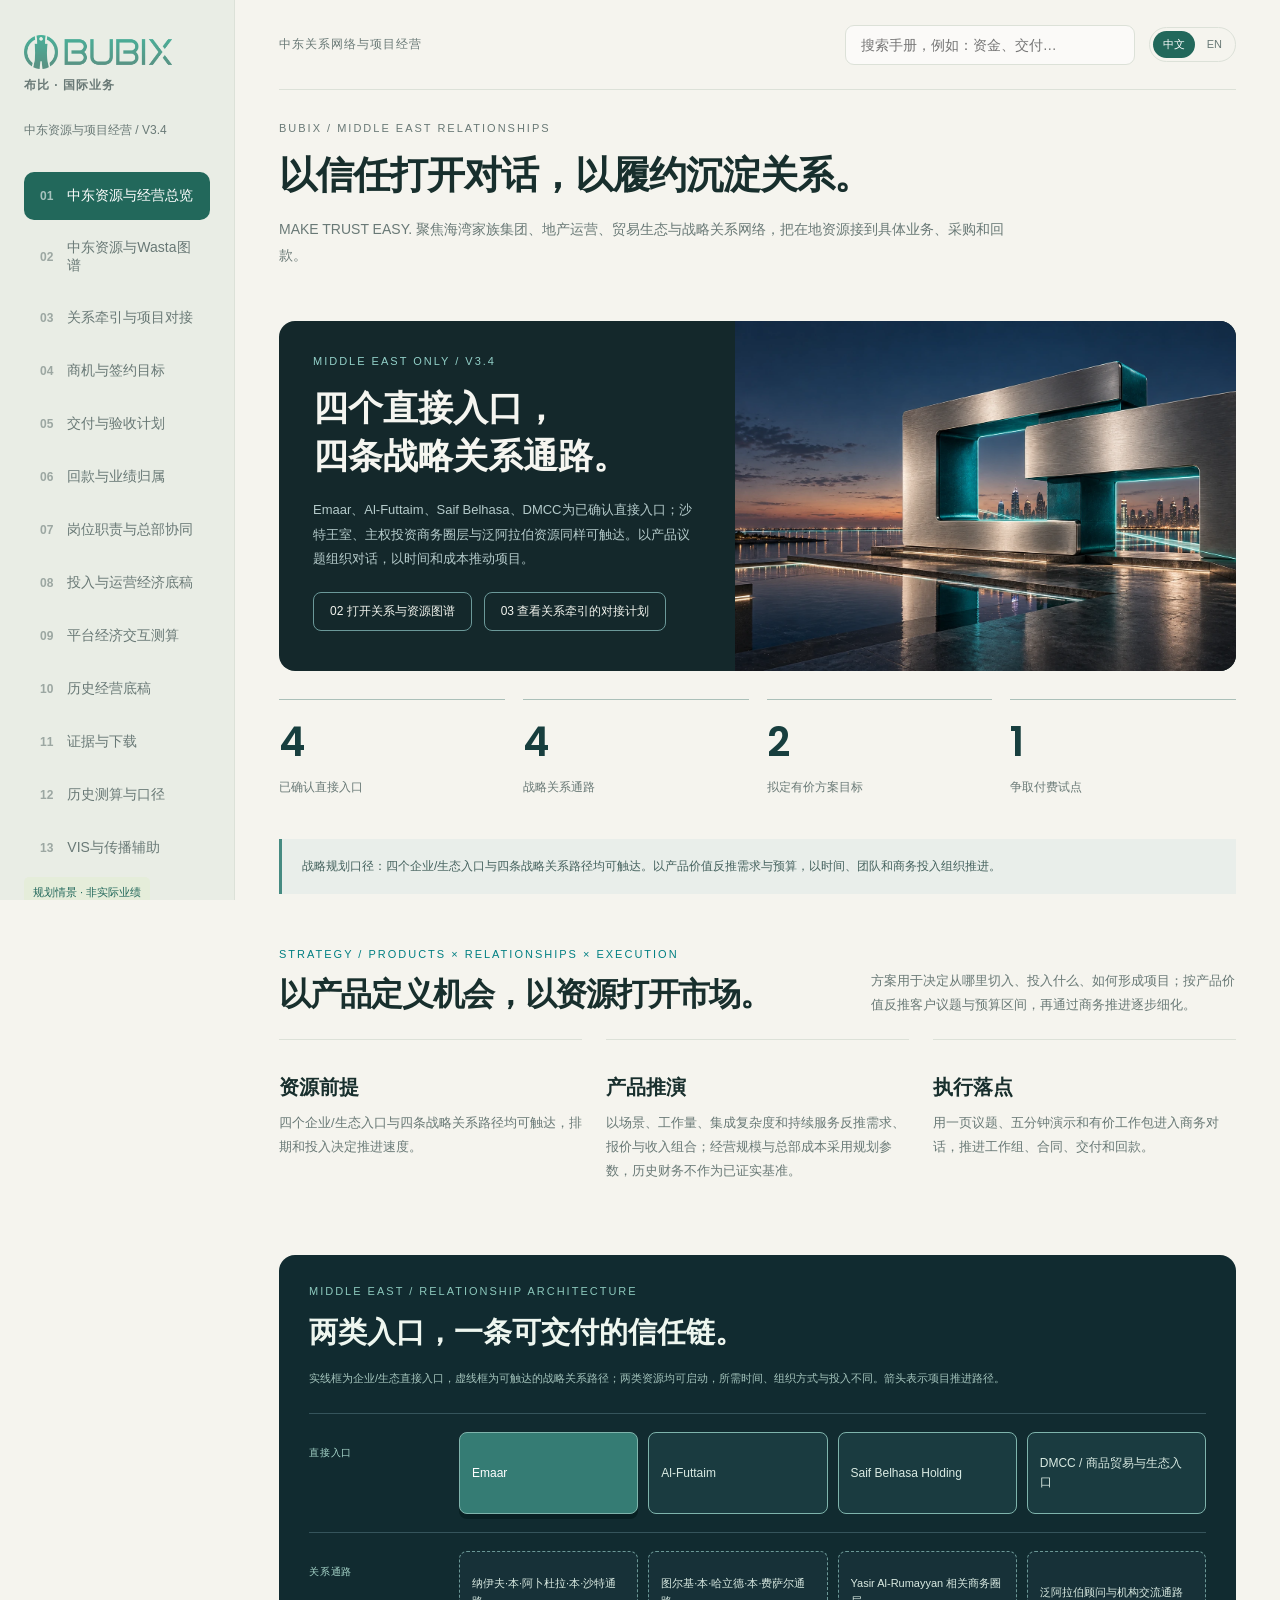
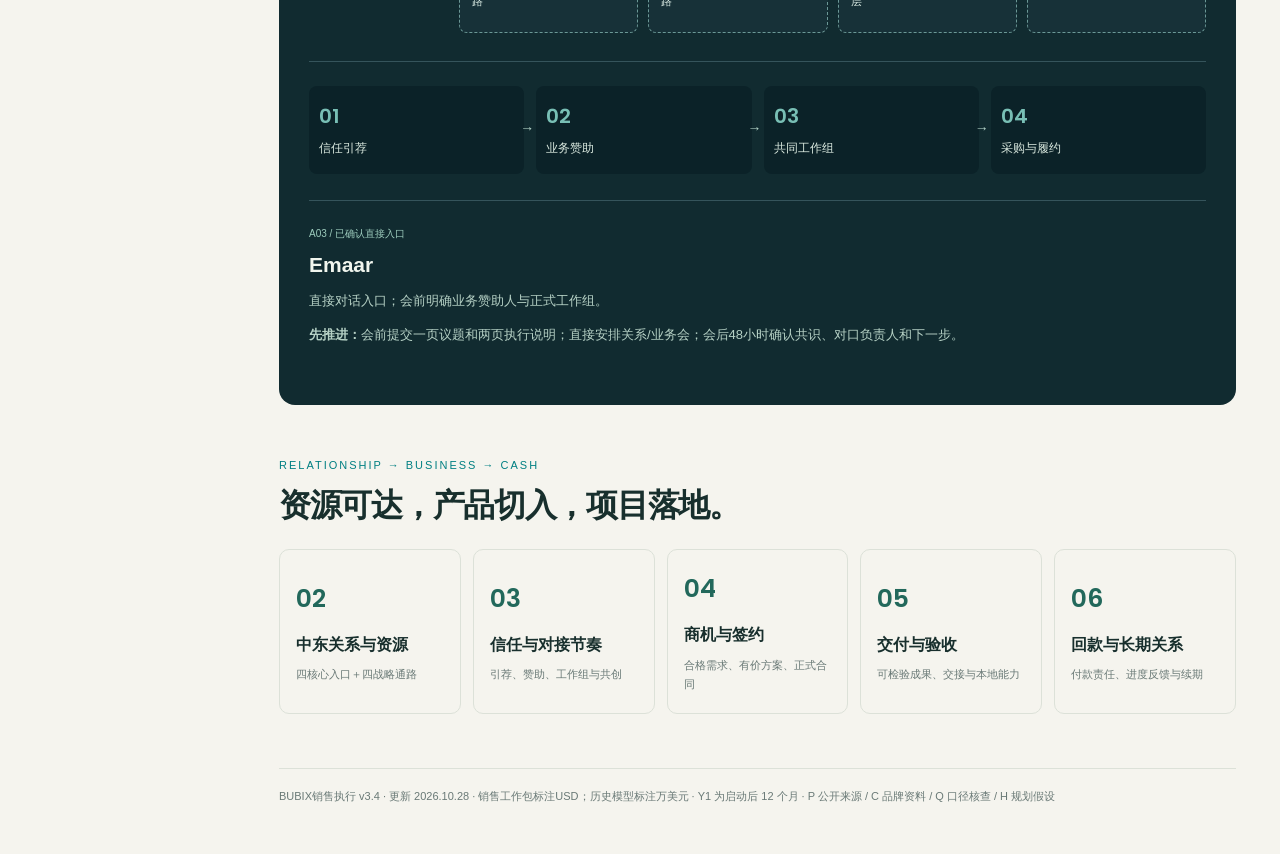
==== commit 11bee804: "Frame reachable Middle East resources as product-led strategy with phased activation and annual roll" ====
--- a/index.html
+++ b/index.html
@@ -14,167 +14,7 @@
 @media(max-width:760px){.world-hero{min-height:620px;margin-top:22px}.world-hero-copy{padding:28px;max-width:none}.world-hero h1{font-size:56px;margin-top:30px}.world-hero-image{object-fit:cover;object-position:64% center}.world-hero-shade{background:linear-gradient(90deg,#081117de,#08111766),linear-gradient(0deg,#08111766,transparent 40%)}.hero-zoom{right:15px;top:15px;font-size:10px;padding:7px 10px}.world-hero .eyebrow{font-size:8px;max-width:180px;line-height:1.8}.hero-concept{font-size:8px;left:28px;right:20px}.world-pair{grid-template-columns:1fr;gap:32px}.world-copy{padding-top:20px}.motion-world{padding:25px 20px;margin:38px 0}.motion-top{align-items:start;flex-wrap:wrap}.motion-top h2{font-size:23px}.motion-toggle{padding:8px 12px}.trust-motion{margin:15px -10px;width:calc(100% + 20px)}.motion-controls{gap:12px}.motion-controls button{font-size:10px}.motion-controls button span{display:block;margin:0 0 8px}.motion-caption h3{font-size:19px}.motion-caption{min-height:125px}.motion-note{line-height:1.8}}
 @media(prefers-reduced-motion:reduce){.frame-one,.frame-two{transition:none}}
 .motion-world[data-mode="0"] .verification-scan,.motion-world[data-mode="2"] .verification-scan{visibility:hidden}
-</style><style>.header-tools{display:flex;align-items:center;gap:14px;min-width:0}.language-links{display:flex;gap:2px;flex-shrink:0;padding:3px;border:1px solid var(--line);border-radius:25px}.language-links a{padding:6px 10px;font-size:11px;line-height:1.3;color:var(--muted);text-decoration:none;border-radius:20px}.language-links a[aria-current=page]{background:var(--green);color:white}header .crumb{font-size:12px}html[lang=en] #nav button{font-size:12px;line-height:1.5}html[lang=en] .section-heading h2{font-size:clamp(24px,2.5vw,34px)}html[lang=en] .dual-story h3{max-width:320px}html[lang=en] .motion-caption h3{white-space:normal;max-width:380px}html[lang=en] .motion-caption{min-height:120px}html[lang=en] .stage-copy{min-height:112px}html[lang=en] .world-hero-copy{max-width:530px}html[lang=en] .world-hero h2{font-size:22px}html[lang=en] .world-hero h2{display:none}html[lang=en] table{font-size:12px}html[lang=en] .v3-report summary{line-height:1.6}html[lang=en] .intro h1{font-size:clamp(30px,3vw,46px);max-width:1000px}html[lang=en] .world-copy h3{font-size:25px}@media(max-width:1000px){header .crumb{display:none}.header-tools{margin-left:auto}html[lang=en] .section-heading h2{font-size:28px}}@media(max-width:760px){.header-tools{flex:1;gap:8px;width:auto}.header-tools #search{width:100%;min-width:0}.language-links a{padding:6px 8px}header{gap:12px}.language-links{gap:0}html[lang=en] .world-hero-copy{padding:28px}html[lang=en] .world-hero p{max-width:235px}html[lang=en] .motion-caption{min-height:160px}html[lang=en] .motion-top h2{font-size:22px}html[lang=en] .stage-copy{min-height:150px}html[lang=en] .section-heading h2{font-size:26px}}</style><link rel="stylesheet" href="assets/sales-v3.4.css"></head><body><a class="skip-link" href="#app">跳至正文</a><button id="navBackdrop" aria-label="关闭导航" tabindex="-1"></button><aside id="sidebar"><button id="navClose" class="btn" aria-label="关闭导航">关闭 ×</button><div class="brand"><img src="assets/official-logo-dark.png" alt="BUBIX"><span>布比 · 国际业务</span></div><div class="edition">中东资源与项目经营 / V3.4</div><nav id="nav"></nav><div class="aside-bottom"><span class="badge">规划情景 · 非实际业绩</span><p>阿联酋主攻 × 一国储备<br>新版研究 2026.10.26<br>让每一个目标，都有依据。</p></div></aside><main><header><span class="crumb">中东关系网络与项目经营</span><button id="menu" aria-label="打开导航" aria-controls="sidebar" aria-expanded="false">☰</button><div class="header-tools"><input id="search" type="search" placeholder="搜索手册，例如：资金、交付…" aria-label="全文搜索手册"><nav id="languageLinks" class="language-links" aria-label="页面语言 / Page language"><a href="index.html" lang="zh-CN" data-lang="zh" aria-current="page">中文</a><a href="en.html" lang="en" data-lang="en">EN</a></nav></div></header><div id="app" tabindex="-1"></div><footer>BUBIX销售执行 v3.4 · 更新 2026.10.28 · 销售工作包标注USD；历史模型标注万美元 · Y1 为启动后 12 个月 · P 公开来源 / C 品牌资料 / Q 口径核查 / H 规划假设</footer></main><dialog id="visualDialog" class="visual-dialog"><div class="row"><p id="visualCaption"></p><button class="btn" id="visualClose" type="button">关闭 ×</button></div><img id="visualLarge" alt=""></dialog><script>const P=[{"title": "BUBIX中东：建设数字信任底座，经营持续服务", "lead": "V3.2 / 中东业务经营方案 · 阿联酋推进机构 × Build & Operate", "paras": ["建议以国家/大型产业平台为主线，以企业应用与经常性服务验证商业化；区域岗位承担资源、方案、签约、回款和运营协同。", "首期投入规划区间为500–1000万美元。“年利润2000–3000万”的币种、利润归属、目标年份及税前税后口径尚未明确，暂按不同条件进行敏感性测算。", "承接v3.1-JD的六项汇报材料；供货主体、平台运营主体和股权收益分别测算。保留原版式与27页汇报形式。"], "headers": [], "rows": [], "note": "M01 p2 / C01 p3 / C02 p6、9；公开阅读版。背景资料原文不公开。"}, {"title": "岗位定位：区域商务经营与联合运营推进", "lead": "围绕1–2个目标国家，打通战略商务资源、商业合同、实际回款与本地运营。", "paras": ["核心职责包括决策层商务拓展、国家级与企业项目谈判、回款推进、本地组织协同及总部决策支持。", "平台、内容与HAA工具服务于商务经营；真实资源、工作语言、项目经验及驻地能力须单独核验。"], "headers": ["责任范围", "落地工作包"], "rows": [["国别经营", "阿联酋主攻；储备国按资源、采购及交付条件评审"], ["双线业务", "A国际产业公链全栈与运营；B资产数字化/可信贸易平台与运营"], ["结果责任", "有效合同、履约收入、实际回款、毛利与贡献归属分别记录"], ["本地协同", "推进机构、合作主体、培训、驻地及总部资源安排"]], "note": "J01岗位职责与任职要求；M01区域经营需求。方案覆盖不等于实际资源或任职资格已验证。"}, {"title": "六项经营决策材料与评审事项", "lead": "保留六项结构，补齐联合运营经济性。", "paras": [], "headers": ["材料", "关键输出", "决策"], "rows": [["1 经营目标", "首年建设/获客；三年条件路径", "是否立项及主攻国"], ["2 年度收入", "供应商收入与运营商收入两张表", "付款主体与收入归属"], ["3 商机与假设", "赞助方、授权、预算、数据、付费意愿", "商机何时进入预测"], ["4 交付与成本", "技术边界、工程人月、本地运营编制", "交付责任与超支承担"], ["5 现金与压力", "分期投入、付款、未达标停投", "投入多少及何时释放"], ["6 目标差距", "利润币种/归属反推、90日行动", "补资源、改价格或调目标"]], "note": "H · 规划假设；非订单、成交报价、财务预测或获批预算。"}, {"title": "材料能证明什么，不能证明什么", "lead": "品牌介绍列示业务定位；财务业绩核验须依据合同、验收和账务记录。", "paras": [], "headers": ["来源", "资料列示要点", "使用边界"], "rows": [["C01 Overview / 2026.02", "连接加密生态与实体经济；40+产品、150+专利", "资料列示；数量未经独立核验"], ["C02 DTI / 2026.03", "建设＋运营；140+专利、120+客户、10+世界500强", "资料列示；专利口径与C01不一致"], ["M01 业务需求背景", "国际业务与区域推进方向", "背景资料原文不公开；国别、合同与验收状态待专项核验"], ["P01 官网核心技术", "自主链、合约、隐私、DID、抗量子、Agentic AI", "技术定位，不能替代性能测试或产品成熟度"], ["历史营收/批准预算", "仍未取得一手财务证明", "不引用9608.65万元作为已证实2023营收"]], "note": "来源类别与公开链接见files/source-register.json。背景资料不附原文；引用不代表独立核验完成。"}, {"title": "品牌使命：连接加密生态与实体经济", "lead": "Bridging crypto ecosystems with real economies.", "paras": ["品牌使命的商业表达：让组织之间的身份、权利、数据与交易，可以被共同验证，并在明确规则下协作。", "业务价值：缩短凭证核验、减少多方对账、明确资产权利记录、约束AI代理的权限和操作追踪。具体收益必须来自试点前后测量。", "品牌主张建议：VALUE, IN CLEAR VIEW. 让价值有据可查。延续CORE双构件，表现连接、验证、协同完成。", "“国家级”用于项目范围和合作层级；未经证明，不对外声称国家所有、政府担保、全球仅两国具备能力。"], "headers": [], "rows": [], "note": "C01 p2–5；P01官网；品牌文案为H建议，非正式品牌口号。"}, {"title": "六项技术，转为四类购买理由", "lead": "官网与国际材料分类略有差异，按客户价值组织。", "paras": [], "headers": ["能力组", "解决什么", "可验证交付"], "rows": [["自主链＋智能合约", "多方共享规则与业务状态", "节点配置、权限矩阵、合约测试及日志"], ["DID＋隐私计算", "定义数据访问与业务操作权限", "凭证签发/撤销/验证与权限测试"], ["可信数据＋Agentic AI", "AI使用有来源的数据，在授权内执行", "数据来源、代理身份、批准记录、操作审计"], ["安全与抗量子研究", "减少基础设施长期迁移风险", "现有算法、支持范围与独立测试；研究与量产分开"]], "note": "P01 https://www.bubi.cn/core-tech；C01 p4–5。以上是验收设计，不声称已通过测试。"}, {"title": "双线业务：产业公链与资产/贸易应用", "lead": "两条业务线各有购买方、交付与运营责任；底座可复用，收入不重复计量。", "paras": ["一期范围以软件、治理、集成与持续运营为主，不涉及默认硬件承包。硬件和基础云采购须另列主体、范围与报价。", "国家一期250万美元实施费仅对应既定软件工作包，不代表全国数字基础设施总价；500–1000万美元投入仍须明确出资主体与用途。"], "headers": ["业务线", "买方与交付", "收入与验收"], "rows": [["A 国际产业公链", "本地授权运营主体/战略集团；全栈底座、节点治理、工具、接口与生态接入", "实施＋支持＋约定运营服务；按SOW与运营交接验收"], ["B 资产数字化/可信贸易", "产业、资产及贸易机构；权利/凭证记录、跨组织工作流与对账", "付费方案＋实施/订阅＋包外用量；按权利/数据流程与业务验收"], ["RWA＋AI价值层", "RWA对应资产与权利流程；AI对应授权、数据和操作追踪", "收费须对应独立权益，不以传播主题直接增加收入"]], "note": "J01职责3–4；C01/C02产品与运营模式。合同权利、许可、数据及支持条件须按实际项目确定。"}, {"title": "四本账：杜绝把生态规模写成BUBIX收入", "lead": "首年供货营收与本地平台收入可能存在内部交易。", "paras": [], "headers": ["主体/层级", "可计量指标", "必须隔离的项目"], "rows": [["BUBIX供货主体", "履约收入、成本、回款、应收", "当地客户流水不自动归属供货方"], ["本地运营主体/JV", "第三方服务收入、运营成本、现金", "向BUBIX采购是成本/资产，不是额外生态收入"], ["股东经济利益", "约定分红或收益权、投资额", "股比×利润只是敏感性，不等于可分配现金"], ["网络生态", "资产面值、交易额、节点数、活跃客户", "资产规模、币价、市值和融资额均不等于营收"]], "note": "H核算框架；是否合并、资本化、确认分红或权益法，待实际合同与财务判断。"}, {"title": "首年供货基线：363.75万美元是一种合同组合", "lead": "这是v3.1-JD可复算的供应商口径，不代表中东平台全部收入。", "paras": ["目标组合回款425万、税前区域贡献20.28万；未计总部所有费用、税费及资本成本。", "合同数量、价格、签约月、验收和付款均为拟定。国家一期不签时，首年供货收入降至176.25万，贡献为负。"], "headers": ["项目", "签约金额", "首年确认收入"], "rows": [["2个前置方案", "30", "30"], ["2个企业平台含支持", "170", "146.25"], ["1个国家一期含支持", "280", "187.5"], ["合计 / 万美元", "480", "363.75"]], "note": "H-SUP；逐月供货模型与67项算术检查由独立文件提供。项目数量、报价和排期均为规划假设。"}, {"title": "平台运营收入：按付费账户和计费事件拟定", "lead": "以下均为全年等效付费量，避免把年末客户数乘全年价格。", "paras": [], "headers": ["收入项", "Y1假设", "Y2假设", "Y3假设"], "rows": [["BaaS/节点服务", "10户×6万＝60万", "30户×8万＝240万", "48户×10万＝480万"], ["凭证/API增量用量", "50万次×$0.20＝10万", "300万次×$0.20＝60万", "1000万次×$0.20＝200万"], ["应用工作流", "8项×5万＝40万", "15项×8万＝120万", "20项×10万＝200万"], ["AI租户附加服务", "6户×2.5万＝15万", "15户×4万＝60万", "24户×5万＝120万"], ["平台外部收入 / 万美元", "125", "480", "1000"]], "note": "H-OP01；用量仅计算订阅包外事件；工作流与AI服务不重复收同一权益。所有数量和定价未经客户验证。"}, {"title": "平台经济性：首年建设，后续放量仍需条件", "lead": "单位万美元；这是全费用化的经营测算，不是审计利润预测。", "paras": ["初期280万对应向BUBIX采购一项底座包的规划额，作为运营方成本；供应商确认时点与付款可不同。此处不与上一页供货营收相加。", "若会计上资本化，则须重做摊销、减值和现金表；不能因资本化而宣称商业回报更好。"], "headers": ["项目", "Y1", "Y2", "Y3"], "rows": [["外部服务收入", "125", "480", "1000"], ["可变交付/渠道成本45%", "56.25", "216", "450"], ["固定运营费用", "120", "200", "250"], ["初期技术采购全额费用化", "280", "0", "0"], ["规划税前贡献", "-331.25", "64", "300"]], "note": "H-OP02；不含税、融资、超范围改造及额外牌照资本；Y2/Y3均为条件阶段，不保证按公历发生。"}, {"title": "运营模型的成本依据与替换条件", "lead": "45%是报价前的规划占位，不是布比历史毛利率。", "paras": [], "headers": ["成本", "假设构成", "替换依据"], "rows": [["变动成本45%", "云/用量10%＋交付支持20%＋渠道/生态15%", "云账单、人员工时、第三方费率和伙伴协议"], ["Y1固定费120万", "团队60、伙伴/法律20、差旅15、内容活动15、行政10", "岗位报价、服务合同、雇佣与办公方案"], ["Y2固定费200万", "团队110、伙伴/法律25、差旅20、市场25、行政20", "付费客户、服务等级与本地组织"], ["Y3固定费250万", "团队140、伙伴/法律30、差旅25、市场30、行政25", "实际支持负荷与续费质量"], ["技术采购280万", "国家一期250＋年度支持30，规划全额费用化", "详细SOW、支持期及公允交易条款"]], "note": "H-OP03；团队固定职责与按收入计提的增量交付职责需工时隔离，防止重复预算。"}, {"title": "年利润“两三千万”：先确认三个口径", "lead": "Q01口径核查：利润目标的币种、归属主体、实现年份及税前税后口径尚未明确。", "paras": [], "headers": ["解释", "所需平台年收入 / 百万美元", "说明"], "rows": [["2000–3000万元人民币；平台利润", "9.52–14.29", "假设汇率7人民币/美元、税前利润率30%"], ["2000–3000万美元；平台利润", "66.67–100.00", "同为30%利润率"], ["人民币目标归BUBIX；经济份额30%", "31.75–47.62", "目标先除30%份额，再除30%利润率"], ["美元目标归BUBIX；经济份额30%", "222.22–333.33", "不代表已约定股比或已可分配利润"]], "note": "Q01口径核查 / H-REV；汇率7仅情景换算，不是实时汇率。若目标为净利润，须另加税费和融资桥接；30%为假设。"}, {"title": "目标差距：1000万美元运营收入仍非万能答案", "lead": "Y3条件路径税前贡献300万美元；与利润愿景须同口径比较。", "paras": ["平台300万美元税前贡献，按假设汇率7折合2100万元人民币：仅接近“平台人民币税前利润”解释的下沿。", "若BUBIX经济份额只有30%，相应示意利益为90万美元，即630万元人民币；不是公司合并营收，也不是可立即分红。", "若愿景是平台年利润2000万美元，1000万美元收入路径明显不足；需收入至少6667万美元（30%利润率假设）。", "因此汇报应同时展示首年落地指标与成熟期经营条件；不能用首年合同体量论证成熟平台利润，更不能用代币市值填补缺口。"], "headers": [], "rows": [], "note": "H-REV；经济份额示意不替代合并、权益法或分红会计。"}, {"title": "500–1000万美元：先作为候选资本包，不是费用预算", "lead": "中央示意750万美元；出资人、期限和用途仍需决策程序确认。", "paras": [], "headers": ["资金用途", "规划额度 / 万美元", "释放条件"], "rows": [["一期技术采购", "280", "SOW、权属、验收与付款结构明确"], ["首年固定运营费用", "120", "岗位分期到岗、月度成本核对"], ["变量成本及收款周转", "100", "订单/用量/应收账期触发；不是额外利润费用"], ["本地接入与追加范围储备", "100", "独立变更单，不预先认作已支出"], ["限制性资金/设立相关预留", "50", "待当地专业报价；不足时增资重批"], ["未分配流动性缓冲", "100", "压力测算及董事会授权"], ["总额", "750", "资金安排与利润表不能相加"]], "note": "M01投入区间；H-CAP分配。1000万也不是许可资本充分性保证；此表不是总部批准承诺。"}, {"title": "分三道门放款：用采购与用量验证替代一次性押注", "lead": "500–1000万规模只在投资路径明晰后进入审批。", "paras": [], "headers": ["阶段", "建议累计释放上限", "验收/停止条件"], "rows": [["0–90日资源验证", "实际预算待核定；50万仅为原测算占位", "资源盘点、需求与采购路径明确后，按最小验证工作包审批"], ["采购与一期实施", "350万美元", "明确买方/出资人、签约付款、技术SOW、运营主体和责任"], ["平台上线与扩展", "750万美元中央情景", "验收、付费用量、续费与单位贡献达阈值；逐月审批"], ["条件失效", "停止新增承诺", "无授权、预算未落地、用量低于阈值，缩范围或暂停"]], "note": "H-CAP；累计额度非新增相加；首期采购预付、沉没成本与退出成本需逐合同复核。"}, {"title": "现金与压力：资本包要能覆盖亏损和延迟", "lead": "运营方简化测试：所有收入当年收现、费用当年支付，不含新增资产。", "paras": [], "headers": ["运营Y1压力", "税前贡献 / 万美元", "含义"], "rows": [["基准：125收入、45%变动率", "-331.25", "280技术采购已全额计成本"], ["收入/付费量减半，固定费不变", "-365.625", "收入62.5，变动成本同步下降"], ["固定费与技术采购超支20%", "-411.25", "额外80成本；其他不变"], ["年内收入仅收回50%", "现金净流出393.75", "利润不因晚收而改善；期末应收62.5"], ["750万全额可用的基准年末余额", "418.75", "仅简化现金余额，未扣预留/受限资金及额外资产"]], "note": "H-CASH；不是月度峰值缺口。正式放款须13周滚动现金表，供应商140万周转不再直接叠加至此资本包。"}, {"title": "供应商与平台之间：用关联交易桥接避免重复计算", "lead": "同一份280万采购，不应同时当作生态新增收入和可自由支配现金。", "paras": ["供应商模型中的国家一期合同280万，首年按里程碑确认187.5万；运营方示意将整个采购280万作为初始建设支出，时间口径不同。", "若国家一期的买方就是本地运营主体，需按同一合同对齐供应方收入、运营方资产/成本、付款与应付；本版不编造合并报表。", "两家企业的实施合同是否由BUBIX直接签、还是由JV转售，也须明确；收入总额/净额取决于实际职责，不能把两套模型简单相加。", "股比分成仅用于敏感性。服务费、股息、投资回收、代币权益需各有合同与结算规则。"], "headers": [], "rows": [], "note": "H-ENTITY；财务负责人需形成法人结构图、关联交易清单与抵销表。"}, {"title": "商机开发：先找授权和预算，再谈国家级叙事", "lead": "战略商务渠道形成接洽入口；付款主体和采购程序决定项目可执行性。", "paras": [], "headers": ["路径", "优先识别", "形成的证据"], "rows": [["政府/授权运营商", "项目赞助方、采购机构、出资方、主管部门", "授权范围、采购计划、预算路径"], ["大型产业/家族集团", "业务单元、资产/数据所有人、财务负责人", "场景、成本基线、付费意向"], ["本地系统集成/咨询伙伴", "真实业绩、交付能力、客户授权", "合作边界、费用与可追溯工作成果"], ["生态伙伴", "银行、资产服务、身份/数据提供方", "接口、责任、必要资格与接入条件"]], "note": "H-GTM；不将王室/家族接触视为政府授权；报酬对应合法可审计工作成果，不为不当影响采购付费。"}, {"title": "90日行动：从资源核实到可采购方案", "lead": "先盘点资源、确认可行性，再进入受控资料披露、商业提案与签约推进。", "paras": ["启动预算根据人员、差旅、方案验证与外部服务的实际工作包核定；原50万美元不直接作为90日预算建议。"], "headers": ["时间", "重点动作", "验收物"], "rows": [["D1–15", "主攻/储备国资源与授权路径核实；安排总部协同", "资源关系图、沟通记录、国别筛选结论"], ["D16–30", "确认A/B业务线购买方、问题与预算路径", "2条业务价值链、需求备忘录、资料披露范围"], ["D31–60", "形成范围、报价、验收、付款与运营合作条件", "商业提案、SOW、合作条款、交付与培训排期"], ["D61–90", "采购、合同及回款推进；复核投资和本地组织", "有依据的项目预测、合同/首款进度、进入或降档决议"], ["持续", "周商机/现金、月情报/运营/总部决策复盘", "阶段台账、13周资金安排、风险与决策关闭记录"]], "note": "J01职责1–7；M01推进需求。工作节点为规划，不代表已有授权、客户预算或订单。"}, {"title": "HAA：业务确认、AI辅助与专业复核", "lead": "HAA作业机制：业务确认、AI辅助准备、专业复核与商务推进。", "paras": ["HAA属于销售作业机制；Agentic AI属于待验证产品能力，两者不互相证明收费需求或实际收入。"], "headers": ["环节", "工作方式", "检查点"], "rows": [["业务确认", "区域代表确认买方问题、资源与披露权限", "不将联系人名单当成交能力"], ["AI", "检索公开政策、整理授权资料、制作情景模型和提案", "每项事实带来源；敏感材料不进入未授权第三方"], ["专业复核", "产品/商务复核事实、价格、条款并业务沟通", "客户确认问题、范围和下一步"], ["反馈", "会议纪要进入假设登记与商机阶段", "来源日期、责任人、变更原因可追溯"]], "note": "M01 p2；工作流为H建议。AI输出不能替代客户预算、法律判断和技术验收。"}, {"title": "传播：从RWA＋AI话题，进入付费场景", "lead": "主线：每一项价值，都能追溯到权利、数据和真实使用。", "paras": [], "headers": ["内容产品", "传播渠道建议", "转化动作"], "rows": [["90秒价值故事", "LinkedIn、定向邮件、闭门会", "预约业务诊断；不承诺币价收益"], ["5分钟可验证演示", "客户会议、伙伴渠道、技术社区", "试点范围与验收协议"], ["场景证据卡", "LinkedIn/X及行业媒体访谈", "查看来源与试点方法"], ["联合运营案例", "经授权的客户/伙伴联合内容", "邀请采购/技术/财务共评"], ["明星与大型曝光", "暂不纳入进入期必需投入", "有本地付费案例后评估；曝光不替代授权与采购"]], "note": "H-MKT；渠道为测试建议，不声称已获媒体或明星合作。首年内容活动15万在固定费内，不另叠加。"}, {"title": "VIS延续CORE：让技术结构成为品牌语言", "lead": "双构件：组织相连；负形窗口：价值可见；接合动作：规则生效。", "paras": ["保留成熟金融科技气质：石墨、矿物青、银灰；平面主标使用单色/双色版本，金属3D只用于主视觉与空间。", "战略传播主图突出“建设—运营—价值”，面向采购的物料突出范围、验收、责任，面向技术的物料突出结构与测试证据。", "三类证据状态：资料陈述／客户验证结果／规划假设。未取得指标的海报不使用虚构提效百分比。", "视觉应用沿用VI手册和印刷规格；新增RWA/AI场景只扩展信息层级，不把“已验证”图形用于尚未测试的能力。"], "headers": [], "rows": [], "note": "H-VI；既有VI包独立保留，v3.2为经营与内容迭代，新增生产级视觉资产须另行设计与验收。"}, {"title": "传播前纠正三种容易误导的叙述", "lead": "把雄心与证据并列，保留高端品牌的可信度。", "paras": [], "headers": ["原材料风险表述", "对外可用方向", "验证要求"], "rows": [["代币就像公司股权", "说明具体权利、责任、用途与风险", "不把营销类比当法律权利；逐类、逐辖区判断"], ["全球只有中美可交付主权链", "具备自主技术与跨境基础设施经验的资料陈述", "“唯一/独家”须采购文件及独立证据"], ["跨国部署进展与经营成果", "逐项目区分部署、上线、付费、验收与持续运营", "部署状态不等于盈利；国别、合同与验收材料待核验"], ["150+与140+专利", "暂不统一为单一已核验数量", "核对授权/申请、集团/主体、有效日与地域"]], "note": "C01/C02/M01；P03 VARA指南仅支持按代币特征及权利义务分类的原则，不代表覆盖全部阿联酋辖区或本项目许可结论。"}, {"title": "三年路径的升级条件：从项目到可持续平台", "lead": "Y2/Y3是经营阶段；若需求或许可未形成，时间顺延。", "paras": [], "headers": ["阶段", "关键条件", "不达标动作"], "rows": [["建设与验证", "授权运营主体、可计费产品、首批付费客户、验收", "缩范围并保留现金；不追求虚假全国覆盖"], ["平台增长", "实际续费、净增客户、可核对计费事件、单位贡献为正", "先修复价格和交付成本，再扩招"], ["成熟运营", "48全年等效BaaS客户、1000万增量事件等Y3假设实现", "未达量则重算，不用代币估值填补利润"], ["投资追加", "财务口径清晰、现金回收路径明确、治理与退出条款", "董事会重新批准投资额度"]], "note": "H-ROAD；年末客户数若大于全年等效客户数，不能混用以放大当年收入。"}, {"title": "外部体量参照：只能说明可能性，不能替代订单", "lead": "Zetrix AI年报展示成熟平台相关业务的规模，但与BUBIX不等同。", "paras": ["Zetrix AI Berhad 2025年报附注31列示：区块链及AI相关服务收入2025年为RM643.542百万，2024年为RM362.778百万。", "这是上市集团的混合业务类别，非BUBIX收入、非某一个国家项目收入，也非利润；不按该规模直接给中东新机构定目标。", "适当用途：说明“建设＋运营”可形成不同于单次软件项目的收入结构。BUBIX可获得多少，仍取决于客户合同、运营使用和利益归属。", "过往实际营收未核验的情况下，汇报应使用经营范围、工作包、客户量与资金约束论证，不以未证实的2023财务数字作倍数锚。"], "headers": [], "rows": [], "note": "P02 https://www.insage.com.my/interactiveAR/ZETRIX/interactiveAR2025/262/ ；财报印刷页261，附注31。"}, {"title": "经营决议建议：分阶段验证与条件审批", "lead": "六项材料齐备；后续以正式条款替换规划假设。", "paras": ["确认主攻与储备国筛选原则、区域职责和总部支持；90日验证预算按实际工作包另行评审，50万美元仅保留为原模型占位。", "明确500–1000万美元的出资主体、建设范围与投入周期；在签约和责任边界明确后决定是否进入后续放款。", "确认“两三千万”币种、税前/税后、平台/BUBIX归属与目标年份，再选用对应利润反推方案。", "报告体系包含27页经营方案、网页版、运营模型、来源登记与算术核验。资料陈述与规划假设分开记录。"], "headers": [], "rows": [], "note": "公开阅读版 / 2026.10.26。可验证指计算可复算、来源可定位；不等于客户意愿与经营成果已经被验证。"}];const REVIEW={
-  "date": "2026-10-27",
-  "conclusion": "经营方向匹配；需将区域首席商务经营责任落实为资源、采购、签约、回款与联合运营闭环。",
-  "scope": "方案覆盖度复核，不构成任职资格评定；实际资源、客户预算、订单及授权仍待核验。",
-  "items": [
-    {
-      "id": "R01",
-      "requirement": "负责1–2个目标国家，推进国家级数字信任合作",
-      "source": "J01 职责1；M01 区域推进需求",
-      "current": "已有一国主攻、一国储备与国家一期槽位",
-      "gap": "缺少储备国选择和国家推进升级门槛",
-      "action": "阿联酋主攻；储备国按可验证商务路径、采购需求、交付条件与投入规模评审；未达门槛不同步重投入。",
-      "deliverable": "国别进入备忘录、预算主体及授权关系图",
-      "owner": "区域业务牵头；战略与财务评审",
-      "gate": "主攻国形成有效赞助方及采购路径；储备国有可核实接洽渠道"
-    },
-    {
-      "id": "R02",
-      "requirement": "触达头部企业、家族及政府商务决策层，主导谈判签约",
-      "source": "J01 职责2；M01 战略商务资源需求",
-      "current": "已列政府、集团及本地伙伴渠道",
-      "gap": "联系人清单未转化为决策、采购与付款路径",
-      "action": "逐项登记可验证引荐关系、决策权限、采购组织、付款主体、业务问题和约定下一步；引荐不等于授权。",
-      "deliverable": "资源盘点表、决策链图、会议纪要及商业谈判记录",
-      "owner": "区域业务牵头；总部商务支持",
-      "gate": "接洽与会议可核实；授权和预算路径可解释，不编造真实资源"
-    },
-    {
-      "id": "R03",
-      "requirement": "国际产业公链全栈技术服务与联合运营",
-      "source": "J01 职责3第一线；C02建设运营模式",
-      "current": "底座建设和持续运营已覆盖",
-      "gap": "产品层级与业务线混列，容易被理解为纯软件项目",
-      "action": "单列A线：本地战略合作主体→有边界的一期软件与治理→节点及应用生态接入→持续运营计费。",
-      "deliverable": "A线商业架构、SOW、治理方案、收费与运营协议框架",
-      "owner": "区域业务＋架构＋运营协同",
-      "gate": "节点、权限、升级、服务等级、验收与运营计费责任明确"
-    },
-    {
-      "id": "R04",
-      "requirement": "现实资产数字化、跨境可信贸易平台建设与持续运营",
-      "source": "J01 职责3第二线及职责4",
-      "current": "RWA、可信贸易、身份与AI能力已列示",
-      "gap": "缺少与独立购买方及商业合同的对应",
-      "action": "单列B线：头部产业/贸易机构→权利与凭证工作流→付费实施与服务→按增量计费事件运营；与A线可共底座，但采购及收入分别记录。",
-      "deliverable": "B线买方价值图、数据/权利流程、试点与生产合同边界",
-      "owner": "区域业务＋产品＋行业方案",
-      "gate": "买方问题、付费权益、数据权限和验收基线得到确认"
-    },
-    {
-      "id": "R05",
-      "requirement": "国家级数字信任基础设施建设不涉及硬件",
-      "source": "J01 职责3",
-      "current": "一期节点及接口数量有边界",
-      "gap": "500–1000万“基础设施投入”容易被误解为硬件承包或全额BUBIX投入",
-      "action": "明确本方案为软件、治理、集成和持续运营；硬件与基础云资源采购另列责任主体及报价，不纳入默认交付范围。",
-      "deliverable": "范围边界表与排除项、责任分配表",
-      "owner": "架构＋项目管理＋商务",
-      "gate": "合同范围、外部采购与容量假设一致"
-    },
-    {
-      "id": "R06",
-      "requirement": "以实际回款为核心，对区域业绩结果负责",
-      "source": "J01 职责5",
-      "current": "合同、收入、回款已分账",
-      "gap": "尚缺与岗位考核相连的完整阶段台账",
-      "action": "按授权需求→预算路径→正式报价→有效合同→验收/开票→实际回款管理；各阶段分别记录金额、币种、日期与责任。",
-      "deliverable": "区域商机台账、合同回款桥接表、逾期应收行动表",
-      "owner": "区域业务对回款推进负责；财务确认口径",
-      "gate": "以生效合同、银行收款及验收记录为证；规划480/363.75/425万不是已批准指标"
-    },
-    {
-      "id": "R07",
-      "requirement": "本地自主组织搭建运营及培训，协调当地伙伴",
-      "source": "J01 职责6；M01阿联酋推进机构",
-      "current": "固定费用与本地伙伴已有占位",
-      "gap": "缺少机构职责、驻地节奏和总部支援安排",
-      "action": "明确常驻或按项目驻地安排、工作语言、商务/方案/交付/财务责任、培训与总部资源排期；组织规模随合同和服务负荷释放。",
-      "deliverable": "机构职责图、驻地与差旅计划、总部支持及培训排期",
-      "owner": "区域业务＋总部组织/交付协同",
-      "gate": "职责和资源排期获确认后再承诺项目交付与本地服务"
-    },
-    {
-      "id": "R08",
-      "requirement": "以合资公司开展本地运营与长期分润",
-      "source": "J01 职责6；C02联合运营",
-      "current": "供应商与平台四本账已有区分",
-      "gap": "股比示意未形成可谈的运营合作条件",
-      "action": "形成合作条款清单：出资、股权/控制、知识产权、采购、运营责任、收入扣项、服务分成、审计、结算和退出；30%仅为敏感性参数。",
-      "deliverable": "本地运营合作条款清单、服务与分成结算框架",
-      "owner": "区域业务协调；总部投资/财务/法务评审",
-      "gate": "经济归属、结算依据与责任可执行；股息与服务收入分别核算"
-    },
-    {
-      "id": "R09",
-      "requirement": "政策及竞争情报支持国际战略和业务决策",
-      "source": "J01 职责7",
-      "current": "已提及公开检索和政策研究",
-      "gap": "缺少固定情报产品与决策反馈",
-      "action": "建立周度商机/政策变化简报、月度竞品与伙伴图谱；每条记录来源、日期、业务影响、建议动作与决策结果。",
-      "deliverable": "国别简报、竞品报价/范围对照、总部决策议题表",
-      "owner": "区域业务牵头；方案与战略复核",
-      "gate": "情报应改变进入顺序、报价、范围或资源配置，不以资讯数量代替价值"
-    },
-    {
-      "id": "R10",
-      "requirement": "将底层技术价值转译成高层可理解的RWA＋AI叙事",
-      "source": "J01 职责4及任职要求1/4；M01价值传播需求",
-      "current": "品牌、内容及证据卡已有安排",
-      "gap": "缺少针对决策、采购和技术的分层材料组合",
-      "action": "形成90秒价值叙事、5分钟场景演示、技术证据附件、商业与运营方案；每项能力关联买方结果、测量方法与验收条件。",
-      "deliverable": "决策层简报、演示脚本、价值测量卡、商务提案模板",
-      "owner": "区域业务＋产品＋品牌内容协同",
-      "gate": "RWA/AI主题须对应真实可交付场景，传播投入服务于采购推进"
-    },
-    {
-      "id": "R11",
-      "requirement": "资源盘点→可行性确认→分级资料与深入沟通",
-      "source": "M01推进节奏",
-      "current": "90日计划已有分段",
-      "gap": "未明确披露层级；启动50万美元缺少工作量论证",
-      "action": "公开概览用于初接洽；需求及采购路径明确后提供受控技术/商业资料；预算按最小验证工作包另行核定。",
-      "deliverable": "资源核实记录、需求备忘录、分级材料目录、验证预算",
-      "owner": "区域业务＋资料授权与财务审批",
-      "gate": "无资源证据不进入重投入；50万美元仅保留原测算占位，不作为启动建议"
-    },
-    {
-      "id": "R12",
-      "requirement": "HAA销售作业与可验证、可溯源表达",
-      "source": "M01 HAA及价值传播需求",
-      "current": "业务确认、AI辅助、专业复核已覆盖",
-      "gap": "销售作业AI与收费AI产品仍可能混为收入依据",
-      "action": "HAA作为销售准备与复核机制；Agentic AI产品仅在买方需求、产品范围和收费条件成立时纳入合同。",
-      "deliverable": "HAA作业模板、来源/假设登记、产品验证清单",
-      "owner": "区域业务＋产品技术复核",
-      "gate": "AI生成内容不替代授权、预算、性能测试或客户验收"
-    },
-    {
-      "id": "R13",
-      "requirement": "英语沟通、跨文化表达、大客户/国家项目经验与长期出差",
-      "source": "J01任职要求1–6",
-      "current": "经营路径已设计，但不证明可执行人员条件",
-      "gap": "实际商务资源、工作语言、项目经历与驻地能力均无验证材料",
-      "action": "通过商务演示、可核实项目经历、沟通记录、语言场景与驻地计划验证；业务方案覆盖与任职条件验证分开。",
-      "deliverable": "资源与能力验证清单、驻地安排、岗位授权与支持条件",
-      "owner": "岗位授权及组织评审程序",
-      "gate": "无证据不推定资源已具备，也不对任职资格作确定结论"
-    },
-    {
-      "id": "R14",
-      "requirement": "贡献、业绩与激励形成一致口径",
-      "source": "M01贡献与回报原则；J01回款导向",
-      "current": "经营贡献与回款模型已有定义",
-      "gap": "岗位贡献归属与激励触发尚未界定",
-      "action": "对获客、签约、回款、交付毛利及长期运营贡献设置归属记录；激励触发、扣项、确认时点与离任后结算另行约定，不预设费率。",
-      "deliverable": "区域业绩归属及激励口径框架",
-      "owner": "区域业务＋组织＋财务评审",
-      "gate": "激励依据可核实经营结果，生态流水或代币估值不替代已实现贡献"
-    }
-  ]
-};const M={
+</style><style>.header-tools{display:flex;align-items:center;gap:14px;min-width:0}.language-links{display:flex;gap:2px;flex-shrink:0;padding:3px;border:1px solid var(--line);border-radius:25px}.language-links a{padding:6px 10px;font-size:11px;line-height:1.3;color:var(--muted);text-decoration:none;border-radius:20px}.language-links a[aria-current=page]{background:var(--green);color:white}header .crumb{font-size:12px}html[lang=en] #nav button{font-size:12px;line-height:1.5}html[lang=en] .section-heading h2{font-size:clamp(24px,2.5vw,34px)}html[lang=en] .dual-story h3{max-width:320px}html[lang=en] .motion-caption h3{white-space:normal;max-width:380px}html[lang=en] .motion-caption{min-height:120px}html[lang=en] .stage-copy{min-height:112px}html[lang=en] .world-hero-copy{max-width:530px}html[lang=en] .world-hero h2{font-size:22px}html[lang=en] .world-hero h2{display:none}html[lang=en] table{font-size:12px}html[lang=en] .v3-report summary{line-height:1.6}html[lang=en] .intro h1{font-size:clamp(30px,3vw,46px);max-width:1000px}html[lang=en] .world-copy h3{font-size:25px}@media(max-width:1000px){header .crumb{display:none}.header-tools{margin-left:auto}html[lang=en] .section-heading h2{font-size:28px}}@media(max-width:760px){.header-tools{flex:1;gap:8px;width:auto}.header-tools #search{width:100%;min-width:0}.language-links a{padding:6px 8px}header{gap:12px}.language-links{gap:0}html[lang=en] .world-hero-copy{padding:28px}html[lang=en] .world-hero p{max-width:235px}html[lang=en] .motion-caption{min-height:160px}html[lang=en] .motion-top h2{font-size:22px}html[lang=en] .stage-copy{min-height:150px}html[lang=en] .section-heading h2{font-size:26px}}</style><link rel="stylesheet" href="assets/sales-v3.4.css"></head><body><a class="skip-link" href="#app">跳至正文</a><button id="navBackdrop" aria-label="关闭导航" tabindex="-1"></button><aside id="sidebar"><button id="navClose" class="btn" aria-label="关闭导航">关闭 ×</button><div class="brand"><img src="assets/official-logo-dark.png" alt="BUBIX"><span>布比 · 国际业务</span></div><div class="edition">中东资源与项目经营 / V3.4</div><nav id="nav"></nav><div class="aside-bottom"><span class="badge">规划情景 · 非实际业绩</span><p>阿联酋主攻 × 一国储备<br>新版研究 2026.10.26<br>让每一个目标，都有依据。</p></div></aside><main><header><span class="crumb">中东关系网络与项目经营</span><button id="menu" aria-label="打开导航" aria-controls="sidebar" aria-expanded="false">☰</button><div class="header-tools"><input id="search" type="search" placeholder="搜索手册，例如：资金、交付…" aria-label="全文搜索手册"><nav id="languageLinks" class="language-links" aria-label="页面语言 / Page language"><a href="index.html" lang="zh-CN" data-lang="zh" aria-current="page">中文</a><a href="en.html" lang="en" data-lang="en">EN</a></nav></div></header><div id="app" tabindex="-1"></div><footer>BUBIX销售执行 v3.4 · 更新 2026.10.28 · 销售工作包标注USD；历史模型标注万美元 · Y1 为启动后 12 个月 · P 公开来源 / C 品牌资料 / Q 口径核查 / H 规划假设</footer></main><dialog id="visualDialog" class="visual-dialog"><div class="row"><p id="visualCaption"></p><button class="btn" id="visualClose" type="button">关闭 ×</button></div><img id="visualLarge" alt=""></dialog><script>const P=[{"title": "BUBIX中东：建设数字信任底座，经营持续服务", "lead": "V3.2 / 中东业务经营方案 · 阿联酋推进机构 × Build & Operate", "paras": ["建议以国家/大型产业平台为主线，以企业应用与经常性服务验证商业化；区域岗位承担资源、方案、签约、回款和运营协同。", "首期投入规划区间为500–1000万美元。“年利润2000–3000万”的币种、利润归属、目标年份及税前税后口径尚未明确，暂按不同条件进行敏感性测算。", "承接v3.1-JD的六项汇报材料；供货主体、平台运营主体和股权收益分别测算。保留原版式与27页汇报形式。"], "headers": [], "rows": [], "note": "M01 p2 / C01 p3 / C02 p6、9；公开阅读版。背景资料原文不公开。"}, {"title": "岗位定位：区域商务经营与联合运营推进", "lead": "围绕1–2个目标国家，打通战略商务资源、商业合同、实际回款与本地运营。", "paras": ["核心职责包括决策层商务拓展、国家级与企业项目谈判、回款推进、本地组织协同及总部决策支持。", "平台、内容与HAA工具服务于商务经营；真实资源、工作语言、项目经验及驻地能力须单独核验。"], "headers": ["责任范围", "落地工作包"], "rows": [["国别经营", "阿联酋主攻；储备国按资源、采购及交付条件评审"], ["双线业务", "A国际产业公链全栈与运营；B资产数字化/可信贸易平台与运营"], ["结果责任", "有效合同、履约收入、实际回款、毛利与贡献归属分别记录"], ["本地协同", "推进机构、合作主体、培训、驻地及总部资源安排"]], "note": "J01岗位职责与任职要求；M01区域经营需求。方案覆盖不等于实际资源或任职资格已验证。"}, {"title": "六项经营决策材料与评审事项", "lead": "保留六项结构，补齐联合运营经济性。", "paras": [], "headers": ["材料", "关键输出", "决策"], "rows": [["1 经营目标", "首年建设/获客；三年条件路径", "是否立项及主攻国"], ["2 年度收入", "供应商收入与运营商收入两张表", "付款主体与收入归属"], ["3 商机与假设", "赞助方、授权、预算、数据、付费意愿", "商机何时进入预测"], ["4 交付与成本", "技术边界、工程人月、本地运营编制", "交付责任与超支承担"], ["5 现金与压力", "分期投入、付款、未达标停投", "投入多少及何时释放"], ["6 目标差距", "利润币种/归属反推、90日行动", "补资源、改价格或调目标"]], "note": "H · 规划假设；非订单、成交报价、财务预测或获批预算。"}, {"title": "材料能证明什么，不能证明什么", "lead": "品牌介绍列示业务定位；财务业绩核验须依据合同、验收和账务记录。", "paras": [], "headers": ["来源", "资料列示要点", "使用边界"], "rows": [["C01 Overview / 2026.02", "连接加密生态与实体经济；40+产品、150+专利", "资料列示；数量未经独立核验"], ["C02 DTI / 2026.03", "建设＋运营；140+专利、120+客户、10+世界500强", "资料列示；专利口径与C01不一致"], ["M01 业务需求背景", "国际业务与区域推进方向", "背景资料原文不公开；国别、合同与验收状态待专项核验"], ["P01 官网核心技术", "自主链、合约、隐私、DID、抗量子、Agentic AI", "技术定位，不能替代性能测试或产品成熟度"], ["历史营收/批准预算", "仍未取得一手财务证明", "不引用9608.65万元作为已证实2023营收"]], "note": "来源类别与公开链接见files/source-register.json。背景资料不附原文；引用不代表独立核验完成。"}, {"title": "品牌使命：连接加密生态与实体经济", "lead": "Bridging crypto ecosystems with real economies.", "paras": ["品牌使命的商业表达：让组织之间的身份、权利、数据与交易，可以被共同验证，并在明确规则下协作。", "业务价值：缩短凭证核验、减少多方对账、明确资产权利记录、约束AI代理的权限和操作追踪。具体收益必须来自试点前后测量。", "品牌主张建议：VALUE, IN CLEAR VIEW. 让价值有据可查。延续CORE双构件，表现连接、验证、协同完成。", "“国家级”用于项目范围和合作层级；未经证明，不对外声称国家所有、政府担保、全球仅两国具备能力。"], "headers": [], "rows": [], "note": "C01 p2–5；P01官网；品牌文案为H建议，非正式品牌口号。"}, {"title": "六项技术，转为四类购买理由", "lead": "官网与国际材料分类略有差异，按客户价值组织。", "paras": [], "headers": ["能力组", "解决什么", "可验证交付"], "rows": [["自主链＋智能合约", "多方共享规则与业务状态", "节点配置、权限矩阵、合约测试及日志"], ["DID＋隐私计算", "定义数据访问与业务操作权限", "凭证签发/撤销/验证与权限测试"], ["可信数据＋Agentic AI", "AI使用有来源的数据，在授权内执行", "数据来源、代理身份、批准记录、操作审计"], ["安全与抗量子研究", "减少基础设施长期迁移风险", "现有算法、支持范围与独立测试；研究与量产分开"]], "note": "P01 https://www.bubi.cn/core-tech；C01 p4–5。以上是验收设计，不声称已通过测试。"}, {"title": "双线业务：产业公链与资产/贸易应用", "lead": "两条业务线各有购买方、交付与运营责任；底座可复用，收入不重复计量。", "paras": ["一期范围以软件、治理、集成与持续运营为主，不涉及默认硬件承包。硬件和基础云采购须另列主体、范围与报价。", "国家一期250万美元实施费仅对应既定软件工作包，不代表全国数字基础设施总价；500–1000万美元投入仍须明确出资主体与用途。"], "headers": ["业务线", "买方与交付", "收入与验收"], "rows": [["A 国际产业公链", "本地授权运营主体/战略集团；全栈底座、节点治理、工具、接口与生态接入", "实施＋支持＋约定运营服务；按SOW与运营交接验收"], ["B 资产数字化/可信贸易", "产业、资产及贸易机构；权利/凭证记录、跨组织工作流与对账", "付费方案＋实施/订阅＋包外用量；按权利/数据流程与业务验收"], ["RWA＋AI价值层", "RWA对应资产与权利流程；AI对应授权、数据和操作追踪", "收费须对应独立权益，不以传播主题直接增加收入"]], "note": "J01职责3–4；C01/C02产品与运营模式。合同权利、许可、数据及支持条件须按实际项目确定。"}, {"title": "四本账：杜绝把生态规模写成BUBIX收入", "lead": "首年供货营收与本地平台收入可能存在内部交易。", "paras": [], "headers": ["主体/层级", "可计量指标", "必须隔离的项目"], "rows": [["BUBIX供货主体", "履约收入、成本、回款、应收", "当地客户流水不自动归属供货方"], ["本地运营主体/JV", "第三方服务收入、运营成本、现金", "向BUBIX采购是成本/资产，不是额外生态收入"], ["股东经济利益", "约定分红或收益权、投资额", "股比×利润只是敏感性，不等于可分配现金"], ["网络生态", "资产面值、交易额、节点数、活跃客户", "资产规模、币价、市值和融资额均不等于营收"]], "note": "H核算框架；是否合并、资本化、确认分红或权益法，待实际合同与财务判断。"}, {"title": "首年供货基线：363.75万美元是一种合同组合", "lead": "这是v3.1-JD可复算的供应商口径，不代表中东平台全部收入。", "paras": ["目标组合回款425万、税前区域贡献20.28万；未计总部所有费用、税费及资本成本。", "合同数量、价格、签约月、验收和付款均为拟定。国家一期不签时，首年供货收入降至176.25万，贡献为负。"], "headers": ["项目", "签约金额", "首年确认收入"], "rows": [["2个前置方案", "30", "30"], ["2个企业平台含支持", "170", "146.25"], ["1个国家一期含支持", "280", "187.5"], ["合计 / 万美元", "480", "363.75"]], "note": "H-SUP；逐月供货模型与67项算术检查由独立文件提供。项目数量、报价和排期均为规划假设。"}, {"title": "平台运营收入：按付费账户和计费事件拟定", "lead": "以下均为全年等效付费量，避免把年末客户数乘全年价格。", "paras": [], "headers": ["收入项", "Y1假设", "Y2假设", "Y3假设"], "rows": [["BaaS/节点服务", "10户×6万＝60万", "30户×8万＝240万", "48户×10万＝480万"], ["凭证/API增量用量", "50万次×$0.20＝10万", "300万次×$0.20＝60万", "1000万次×$0.20＝200万"], ["应用工作流", "8项×5万＝40万", "15项×8万＝120万", "20项×10万＝200万"], ["AI租户附加服务", "6户×2.5万＝15万", "15户×4万＝60万", "24户×5万＝120万"], ["平台外部收入 / 万美元", "125", "480", "1000"]], "note": "H-OP01；用量仅计算订阅包外事件；工作流与AI服务不重复收同一权益。所有数量和定价未经客户验证。"}, {"title": "平台经济性：首年建设，后续放量仍需条件", "lead": "单位万美元；这是全费用化的经营测算，不是审计利润预测。", "paras": ["初期280万对应向BUBIX采购一项底座包的规划额，作为运营方成本；供应商确认时点与付款可不同。此处不与上一页供货营收相加。", "若会计上资本化，则须重做摊销、减值和现金表；不能因资本化而宣称商业回报更好。"], "headers": ["项目", "Y1", "Y2", "Y3"], "rows": [["外部服务收入", "125", "480", "1000"], ["可变交付/渠道成本45%", "56.25", "216", "450"], ["固定运营费用", "120", "200", "250"], ["初期技术采购全额费用化", "280", "0", "0"], ["规划税前贡献", "-331.25", "64", "300"]], "note": "H-OP02；不含税、融资、超范围改造及额外牌照资本；Y2/Y3均为条件阶段，不保证按公历发生。"}, {"title": "运营模型的成本依据与替换条件", "lead": "45%是报价前的规划占位，不是布比历史毛利率。", "paras": [], "headers": ["成本", "假设构成", "替换依据"], "rows": [["变动成本45%", "云/用量10%＋交付支持20%＋渠道/生态15%", "云账单、人员工时、第三方费率和伙伴协议"], ["Y1固定费120万", "团队60、伙伴/法律20、差旅15、内容活动15、行政10", "岗位报价、服务合同、雇佣与办公方案"], ["Y2固定费200万", "团队110、伙伴/法律25、差旅20、市场25、行政20", "付费客户、服务等级与本地组织"], ["Y3固定费250万", "团队140、伙伴/法律30、差旅25、市场30、行政25", "实际支持负荷与续费质量"], ["技术采购280万", "国家一期250＋年度支持30，规划全额费用化", "详细SOW、支持期及公允交易条款"]], "note": "H-OP03；团队固定职责与按收入计提的增量交付职责需工时隔离，防止重复预算。"}, {"title": "年利润“两三千万”：先确认三个口径", "lead": "Q01口径核查：利润目标的币种、归属主体、实现年份及税前税后口径尚未明确。", "paras": [], "headers": ["解释", "所需平台年收入 / 百万美元", "说明"], "rows": [["2000–3000万元人民币；平台利润", "9.52–14.29", "假设汇率7人民币/美元、税前利润率30%"], ["2000–3000万美元；平台利润", "66.67–100.00", "同为30%利润率"], ["人民币目标归BUBIX；经济份额30%", "31.75–47.62", "目标先除30%份额，再除30%利润率"], ["美元目标归BUBIX；经济份额30%", "222.22–333.33", "不代表已约定股比或已可分配利润"]], "note": "Q01口径核查 / H-REV；汇率7仅情景换算，不是实时汇率。若目标为净利润，须另加税费和融资桥接；30%为假设。"}, {"title": "目标差距：1000万美元运营收入仍非万能答案", "lead": "Y3条件路径税前贡献300万美元；与利润愿景须同口径比较。", "paras": ["平台300万美元税前贡献，按假设汇率7折合2100万元人民币：仅接近“平台人民币税前利润”解释的下沿。", "若BUBIX经济份额只有30%，相应示意利益为90万美元，即630万元人民币；不是公司合并营收，也不是可立即分红。", "若愿景是平台年利润2000万美元，1000万美元收入路径明显不足；需收入至少6667万美元（30%利润率假设）。", "因此汇报应同时展示首年落地指标与成熟期经营条件；不能用首年合同体量论证成熟平台利润，更不能用代币市值填补缺口。"], "headers": [], "rows": [], "note": "H-REV；经济份额示意不替代合并、权益法或分红会计。"}, {"title": "500–1000万美元：先作为候选资本包，不是费用预算", "lead": "中央示意750万美元；出资人、期限和用途仍需决策程序确认。", "paras": [], "headers": ["资金用途", "规划额度 / 万美元", "释放条件"], "rows": [["一期技术采购", "280", "SOW、权属、验收与付款结构明确"], ["首年固定运营费用", "120", "岗位分期到岗、月度成本核对"], ["变量成本及收款周转", "100", "订单/用量/应收账期触发；不是额外利润费用"], ["本地接入与追加范围储备", "100", "独立变更单，不预先认作已支出"], ["限制性资金/设立相关预留", "50", "待当地专业报价；不足时增资重批"], ["未分配流动性缓冲", "100", "压力测算及董事会授权"], ["总额", "750", "资金安排与利润表不能相加"]], "note": "M01投入区间；H-CAP分配。1000万也不是许可资本充分性保证；此表不是总部批准承诺。"}, {"title": "分三道门放款：用采购与用量验证替代一次性押注", "lead": "500–1000万规模只在投资路径明晰后进入审批。", "paras": [], "headers": ["阶段", "建议累计释放上限", "验收/停止条件"], "rows": [["0–90日资源验证", "实际预算待核定；50万仅为原测算占位", "资源盘点、需求与采购路径明确后，按最小验证工作包审批"], ["采购与一期实施", "350万美元", "明确买方/出资人、签约付款、技术SOW、运营主体和责任"], ["平台上线与扩展", "750万美元中央情景", "验收、付费用量、续费与单位贡献达阈值；逐月审批"], ["条件失效", "停止新增承诺", "无授权、预算未落地、用量低于阈值，缩范围或暂停"]], "note": "H-CAP；累计额度非新增相加；首期采购预付、沉没成本与退出成本需逐合同复核。"}, {"title": "现金与压力：资本包要能覆盖亏损和延迟", "lead": "运营方简化测试：所有收入当年收现、费用当年支付，不含新增资产。", "paras": [], "headers": ["运营Y1压力", "税前贡献 / 万美元", "含义"], "rows": [["基准：125收入、45%变动率", "-331.25", "280技术采购已全额计成本"], ["收入/付费量减半，固定费不变", "-365.625", "收入62.5，变动成本同步下降"], ["固定费与技术采购超支20%", "-411.25", "额外80成本；其他不变"], ["年内收入仅收回50%", "现金净流出393.75", "利润不因晚收而改善；期末应收62.5"], ["750万全额可用的基准年末余额", "418.75", "仅简化现金余额，未扣预留/受限资金及额外资产"]], "note": "H-CASH；不是月度峰值缺口。正式放款须13周滚动现金表，供应商140万周转不再直接叠加至此资本包。"}, {"title": "供应商与平台之间：用关联交易桥接避免重复计算", "lead": "同一份280万采购，不应同时当作生态新增收入和可自由支配现金。", "paras": ["供应商模型中的国家一期合同280万，首年按里程碑确认187.5万；运营方示意将整个采购280万作为初始建设支出，时间口径不同。", "若国家一期的买方就是本地运营主体，需按同一合同对齐供应方收入、运营方资产/成本、付款与应付；本版不编造合并报表。", "两家企业的实施合同是否由BUBIX直接签、还是由JV转售，也须明确；收入总额/净额取决于实际职责，不能把两套模型简单相加。", "股比分成仅用于敏感性。服务费、股息、投资回收、代币权益需各有合同与结算规则。"], "headers": [], "rows": [], "note": "H-ENTITY；财务负责人需形成法人结构图、关联交易清单与抵销表。"}, {"title": "商机开发：先找授权和预算，再谈国家级叙事", "lead": "战略商务渠道形成接洽入口；付款主体和采购程序决定项目可执行性。", "paras": [], "headers": ["路径", "优先识别", "形成的证据"], "rows": [["政府/授权运营商", "项目赞助方、采购机构、出资方、主管部门", "授权范围、采购计划、预算路径"], ["大型产业/家族集团", "业务单元、资产/数据所有人、财务负责人", "场景、成本基线、付费意向"], ["本地系统集成/咨询伙伴", "真实业绩、交付能力、客户授权", "合作边界、费用与可追溯工作成果"], ["生态伙伴", "银行、资产服务、身份/数据提供方", "接口、责任、必要资格与接入条件"]], "note": "H-GTM；不将王室/家族接触视为政府授权；报酬对应合法可审计工作成果，不为不当影响采购付费。"}, {"title": "90日行动：从资源核实到可采购方案", "lead": "先盘点资源、确认可行性，再进入受控资料披露、商业提案与签约推进。", "paras": ["启动预算根据人员、差旅、方案验证与外部服务的实际工作包核定；原50万美元不直接作为90日预算建议。"], "headers": ["时间", "重点动作", "验收物"], "rows": [["D1–15", "主攻/储备国资源与授权路径核实；安排总部协同", "资源关系图、沟通记录、国别筛选结论"], ["D16–30", "确认A/B业务线购买方、问题与预算路径", "2条业务价值链、需求备忘录、资料披露范围"], ["D31–60", "形成范围、报价、验收、付款与运营合作条件", "商业提案、SOW、合作条款、交付与培训排期"], ["D61–90", "采购、合同及回款推进；复核投资和本地组织", "有依据的项目预测、合同/首款进度、进入或降档决议"], ["持续", "周商机/现金、月情报/运营/总部决策复盘", "阶段台账、13周资金安排、风险与决策关闭记录"]], "note": "J01职责1–7；M01推进需求。工作节点为规划，不代表已有授权、客户预算或订单。"}, {"title": "HAA：业务确认、AI辅助与专业复核", "lead": "HAA作业机制：业务确认、AI辅助准备、专业复核与商务推进。", "paras": ["HAA属于销售作业机制；Agentic AI属于待验证产品能力，两者不互相证明收费需求或实际收入。"], "headers": ["环节", "工作方式", "检查点"], "rows": [["业务确认", "区域代表确认买方问题、资源与披露权限", "不将联系人名单当成交能力"], ["AI", "检索公开政策、整理授权资料、制作情景模型和提案", "每项事实带来源；敏感材料不进入未授权第三方"], ["专业复核", "产品/商务复核事实、价格、条款并业务沟通", "客户确认问题、范围和下一步"], ["反馈", "会议纪要进入假设登记与商机阶段", "来源日期、责任人、变更原因可追溯"]], "note": "M01 p2；工作流为H建议。AI输出不能替代客户预算、法律判断和技术验收。"}, {"title": "传播：从RWA＋AI话题，进入付费场景", "lead": "主线：每一项价值，都能追溯到权利、数据和真实使用。", "paras": [], "headers": ["内容产品", "传播渠道建议", "转化动作"], "rows": [["90秒价值故事", "LinkedIn、定向邮件、闭门会", "预约业务诊断；不承诺币价收益"], ["5分钟可验证演示", "客户会议、伙伴渠道、技术社区", "试点范围与验收协议"], ["场景证据卡", "LinkedIn/X及行业媒体访谈", "查看来源与试点方法"], ["联合运营案例", "经授权的客户/伙伴联合内容", "邀请采购/技术/财务共评"], ["明星与大型曝光", "暂不纳入进入期必需投入", "有本地付费案例后评估；曝光不替代授权与采购"]], "note": "H-MKT；渠道为测试建议，不声称已获媒体或明星合作。首年内容活动15万在固定费内，不另叠加。"}, {"title": "VIS延续CORE：让技术结构成为品牌语言", "lead": "双构件：组织相连；负形窗口：价值可见；接合动作：规则生效。", "paras": ["保留成熟金融科技气质：石墨、矿物青、银灰；平面主标使用单色/双色版本，金属3D只用于主视觉与空间。", "战略传播主图突出“建设—运营—价值”，面向采购的物料突出范围、验收、责任，面向技术的物料突出结构与测试证据。", "三类证据状态：资料陈述／客户验证结果／规划假设。未取得指标的海报不使用虚构提效百分比。", "视觉应用沿用VI手册和印刷规格；新增RWA/AI场景只扩展信息层级，不把“已验证”图形用于尚未测试的能力。"], "headers": [], "rows": [], "note": "H-VI；既有VI包独立保留，v3.2为经营与内容迭代，新增生产级视觉资产须另行设计与验收。"}, {"title": "传播前纠正三种容易误导的叙述", "lead": "把雄心与证据并列，保留高端品牌的可信度。", "paras": [], "headers": ["原材料风险表述", "对外可用方向", "验证要求"], "rows": [["代币就像公司股权", "说明具体权利、责任、用途与风险", "不把营销类比当法律权利；逐类、逐辖区判断"], ["全球只有中美可交付主权链", "具备自主技术与跨境基础设施经验的资料陈述", "“唯一/独家”须采购文件及独立证据"], ["跨国部署进展与经营成果", "逐项目区分部署、上线、付费、验收与持续运营", "部署状态不等于盈利；国别、合同与验收材料待核验"], ["150+与140+专利", "暂不统一为单一已核验数量", "核对授权/申请、集团/主体、有效日与地域"]], "note": "C01/C02/M01；P03 VARA指南仅支持按代币特征及权利义务分类的原则，不代表覆盖全部阿联酋辖区或本项目许可结论。"}, {"title": "三年路径的升级条件：从项目到可持续平台", "lead": "Y2/Y3是经营阶段；若需求或许可未形成，时间顺延。", "paras": [], "headers": ["阶段", "关键条件", "不达标动作"], "rows": [["建设与验证", "授权运营主体、可计费产品、首批付费客户、验收", "缩范围并保留现金；不追求虚假全国覆盖"], ["平台增长", "实际续费、净增客户、可核对计费事件、单位贡献为正", "先修复价格和交付成本，再扩招"], ["成熟运营", "48全年等效BaaS客户、1000万增量事件等Y3假设实现", "未达量则重算，不用代币估值填补利润"], ["投资追加", "财务口径清晰、现金回收路径明确、治理与退出条款", "董事会重新批准投资额度"]], "note": "H-ROAD；年末客户数若大于全年等效客户数，不能混用以放大当年收入。"}, {"title": "外部体量参照：只能说明可能性，不能替代订单", "lead": "Zetrix AI年报展示成熟平台相关业务的规模，但与BUBIX不等同。", "paras": ["Zetrix AI Berhad 2025年报附注31列示：区块链及AI相关服务收入2025年为RM643.542百万，2024年为RM362.778百万。", "这是上市集团的混合业务类别，非BUBIX收入、非某一个国家项目收入，也非利润；不按该规模直接给中东新机构定目标。", "适当用途：说明“建设＋运营”可形成不同于单次软件项目的收入结构。BUBIX可获得多少，仍取决于客户合同、运营使用和利益归属。", "过往实际营收未核验的情况下，汇报应使用经营范围、工作包、客户量与资金约束论证，不以未证实的2023财务数字作倍数锚。"], "headers": [], "rows": [], "note": "P02 https://www.insage.com.my/interactiveAR/ZETRIX/interactiveAR2025/262/ ；财报印刷页261，附注31。"}, {"title": "经营决议建议：分阶段验证与条件审批", "lead": "六项材料齐备；后续以正式条款替换规划假设。", "paras": ["确认主攻与储备国筛选原则、区域职责和总部支持；90日验证预算按实际工作包另行评审，50万美元仅保留为原模型占位。", "明确500–1000万美元的出资主体、建设范围与投入周期；在签约和责任边界明确后决定是否进入后续放款。", "确认“两三千万”币种、税前/税后、平台/BUBIX归属与目标年份，再选用对应利润反推方案。", "报告体系包含27页经营方案、网页版、运营模型、来源登记与算术核验。资料陈述与规划假设分开记录。"], "headers": [], "rows": [], "note": "公开阅读版 / 2026.10.26。可验证指计算可复算、来源可定位；不等于客户意愿与经营成果已经被验证。"}];const REVIEW={"date": "2026-10-28", "conclusion": "经营方向匹配；需将区域首席商务经营责任落实为资源、采购、签约、回款与联合运营闭环。", "scope": "战略规划匹配：以可触达资源为起点，以产品定义需求与预算，以项目节奏衔接合同、交付、回款和本地运营。", "items": [{"id": "R01", "requirement": "负责1–2个目标国家，推进国家级数字信任合作", "source": "J01 职责1；M01 区域推进需求", "current": "阿联酋四个核心入口主攻；沙特战略关系作为第二国储备。", "gap": "两国采用不同产品、组织成本和推进节奏，避免资源同时铺开。", "action": "阿联酋先推进企业场景；沙特通过可触达的战略关系培育产业平台与联合运营，按议题成熟度增加投入。", "deliverable": "国别进入备忘录、预算主体及授权关系图", "owner": "区域业务牵头；战略与财务评审", "gate": "主攻国形成有效赞助方及采购路径；储备国有可核实接洽渠道"}, {"id": "R02", "requirement": "触达头部企业、家族及政府商务决策层，主导谈判签约", "source": "J01 职责2；M01 战略商务资源需求", "current": "已列政府、集团及本地伙伴渠道", "gap": "联系人清单未转化为决策、采购与付款路径", "action": "逐项登记可验证引荐关系、决策权限、采购组织、付款主体、业务问题和约定下一步；引荐不等于授权。", "deliverable": "资源盘点表、决策链图、会议纪要及商业谈判记录", "owner": "区域业务牵头；总部商务支持", "gate": "接洽与会议可核实；授权和预算路径可解释，不编造真实资源"}, {"id": "R03", "requirement": "国际产业公链全栈技术服务与联合运营", "source": "J01 职责3第一线；C02建设运营模式", "current": "底座建设和持续运营已覆盖", "gap": "产品层级与业务线混列，容易被理解为纯软件项目", "action": "单列A线：本地战略合作主体→有边界的一期软件与治理→节点及应用生态接入→持续运营计费。", "deliverable": "A线商业架构、SOW、治理方案、收费与运营协议框架", "owner": "区域业务＋架构＋运营协同", "gate": "节点、权限、升级、服务等级、验收与运营计费责任明确"}, {"id": "R04", "requirement": "现实资产数字化、跨境可信贸易平台建设与持续运营", "source": "J01 职责3第二线及职责4", "current": "RWA、可信贸易、身份与AI能力已列示", "gap": "缺少与独立购买方及商业合同的对应", "action": "单列B线：头部产业/贸易机构→权利与凭证工作流→付费实施与服务→按增量计费事件运营；与A线可共底座，但采购及收入分别记录。", "deliverable": "B线买方价值图、数据/权利流程、试点与生产合同边界", "owner": "区域业务＋产品＋行业方案", "gate": "买方问题、付费权益、数据权限和验收基线得到确认"}, {"id": "R05", "requirement": "国家级数字信任基础设施建设不涉及硬件", "source": "J01 职责3", "current": "一期节点及接口数量有边界", "gap": "500–1000万“基础设施投入”容易被误解为硬件承包或全额BUBIX投入", "action": "明确本方案为软件、治理、集成和持续运营；硬件与基础云资源采购另列责任主体及报价，不纳入默认交付范围。", "deliverable": "范围边界表与排除项、责任分配表", "owner": "架构＋项目管理＋商务", "gate": "合同范围、外部采购与容量假设一致"}, {"id": "R06", "requirement": "以实际回款为核心，对区域业绩结果负责", "source": "J01 职责5", "current": "合同、收入、回款已分账", "gap": "尚缺与岗位考核相连的完整阶段台账", "action": "按授权需求→预算路径→正式报价→有效合同→验收/开票→实际回款管理；各阶段分别记录金额、币种、日期与责任。", "deliverable": "区域商机台账、合同回款桥接表、逾期应收行动表", "owner": "区域业务对回款推进负责；财务确认口径", "gate": "以生效合同、银行收款及验收记录为证；规划480/363.75/425万不是已批准指标"}, {"id": "R07", "requirement": "本地自主组织搭建运营及培训，协调当地伙伴", "source": "J01 职责6；M01阿联酋推进机构", "current": "固定费用与本地伙伴已有占位", "gap": "缺少机构职责、驻地节奏和总部支援安排", "action": "明确常驻或按项目驻地安排、工作语言、商务/方案/交付/财务责任、培训与总部资源排期；组织规模随合同和服务负荷释放。", "deliverable": "机构职责图、驻地与差旅计划、总部支持及培训排期", "owner": "区域业务＋总部组织/交付协同", "gate": "职责和资源排期获确认后再承诺项目交付与本地服务"}, {"id": "R08", "requirement": "以合资公司开展本地运营与长期分润", "source": "J01 职责6；C02联合运营", "current": "供应商与平台四本账已有区分", "gap": "股比示意未形成可谈的运营合作条件", "action": "形成合作条款清单：出资、股权/控制、知识产权、采购、运营责任、收入扣项、服务分成、审计、结算和退出；30%仅为敏感性参数。", "deliverable": "本地运营合作条款清单、服务与分成结算框架", "owner": "区域业务协调；总部投资/财务/法务评审", "gate": "经济归属、结算依据与责任可执行；股息与服务收入分别核算"}, {"id": "R09", "requirement": "政策及竞争情报支持国际战略和业务决策", "source": "J01 职责7", "current": "已提及公开检索和政策研究", "gap": "缺少固定情报产品与决策反馈", "action": "建立周度商机/政策变化简报、月度竞品与伙伴图谱；每条记录来源、日期、业务影响、建议动作与决策结果。", "deliverable": "国别简报、竞品报价/范围对照、总部决策议题表", "owner": "区域业务牵头；方案与战略复核", "gate": "情报应改变进入顺序、报价、范围或资源配置，不以资讯数量代替价值"}, {"id": "R10", "requirement": "将底层技术价值转译成高层可理解的RWA＋AI叙事", "source": "J01 职责4及任职要求1/4；M01价值传播需求", "current": "品牌、内容及证据卡已有安排", "gap": "缺少针对决策、采购和技术的分层材料组合", "action": "形成90秒价值叙事、5分钟场景演示、技术证据附件、商业与运营方案；每项能力关联买方结果、测量方法与验收条件。", "deliverable": "决策层简报、演示脚本、价值测量卡、商务提案模板", "owner": "区域业务＋产品＋品牌内容协同", "gate": "RWA/AI主题须对应真实可交付场景，传播投入服务于采购推进"}, {"id": "R11", "requirement": "资源盘点→可行性确认→分级资料与深入沟通", "source": "M01推进节奏", "current": "四核心入口与战略关系分批激活；90日商务/售前资源建议USD85,000–135,000。", "gap": "把投入分配到议题准备、演示、出访和持续协调，优先保障最有势能的项目。", "action": "先用公开产品议题进入对话，再按合作进展提供技术、商业和运营材料；资源随项目节奏配置。", "deliverable": "资源核实记录、需求备忘录、分级材料目录、验证预算", "owner": "区域业务＋资料授权与财务审批", "gate": "四核心入口优先，战略路径初期最多并行两条；平台建设及试点交付另配资源。"}, {"id": "R12", "requirement": "HAA销售作业与可验证、可溯源表达", "source": "M01 HAA及价值传播需求", "current": "业务确认、AI辅助、专业复核已覆盖", "gap": "销售作业AI与收费AI产品仍可能混为收入依据", "action": "HAA作为销售准备与复核机制；Agentic AI产品仅在买方需求、产品范围和收费条件成立时纳入合同。", "deliverable": "HAA作业模板、来源/假设登记、产品验证清单", "owner": "区域业务＋产品技术复核", "gate": "AI生成内容不替代授权、预算、性能测试或客户验收"}, {"id": "R13", "requirement": "英语沟通、跨文化表达、大客户/国家项目经验与长期出差", "source": "J01任职要求1–6", "current": "四个企业/生态入口与四条战略关系路径均可触达；以时间、组织投入和可交付方案推进。", "gap": "把关系能力转化为英语商务材料、跨文化协调、项目工作组与驻地排期。", "action": "围绕产品议题准备双语简报与演示；按项目安排高层沟通、工作组对接、出访和持续跟进。", "deliverable": "资源与能力验证清单、驻地安排、岗位授权与支持条件", "owner": "岗位授权及组织评审程序", "gate": "进入执行阶段时落实岗位授权、售前支持、差旅资源和驻地安排。"}, {"id": "R14", "requirement": "贡献、业绩与激励形成一致口径", "source": "M01贡献与回报原则；J01回款导向", "current": "经营贡献与回款模型已有定义", "gap": "岗位贡献归属与激励触发尚未界定", "action": "对获客、签约、回款、交付毛利及长期运营贡献设置归属记录；激励触发、扣项、确认时点与离任后结算另行约定，不预设费率。", "deliverable": "区域业绩归属及激励口径框架", "owner": "区域业务＋组织＋财务评审", "gate": "激励依据可核实经营结果，生态流水或代币估值不替代已实现贡献"}]};const M={
   "units": "USD 10,000",
   "basis": "planning scenario, not forecast",
   "operator": [
@@ -299,10 +139,10 @@
 else if(view==='sources'){out=intro('EVIDENCE & DOWNLOADS','每项判断，都能找到来源或假设。','当前为公开阅读版。公开原始来源可定位，非公开背景资料仅列示来源类别及证据状态。')+`<div class="download">${[['business-report-v3.2.pdf','汇报PDF'],['model.json','模型JSON'],['operator.csv','平台测算CSV'],['reverse.csv','利润反推CSV'],['source-register.json','来源登记'],['checks.json','22项算术检查'],['汇报讲稿与口径说明.txt','汇报摘要']].map(([f,t])=>`<a class="btn" href="files/${f}">${t}</a>`).join('')}</div>`+[3,25,26].map(report).join('')+note;}
 else if(view==='execution'){out=intro('90-DAY EXECUTION','先盘点资源，再形成可采购方案。','行动状态用于进度记录；完成状态须以交付与审批记录核验。')+[19,20,24,26].map(report).join('')+`<div class="card"><h2>本机行动清单</h2>${['整理主攻国去重账户和授权关系图','形成2个场景及付款主体说明','取得可评审的范围、报价与验收方案','明确投入主体及分期资金计划','明确利润愿景的币种、归属与年份'].map((t,i)=>`<label class="check"><input type="checkbox" data-task="${i}"><span>${t}</span></label>`).join('')}</div>`;}
 else if(view==='brand'){out=intro('BRAND & COMMUNICATION','技术价值与商业传播体系。','延续CORE视觉体系；用场景、演示、证据卡串联采购过程。')+[4,21,22,23].map(report).join('');}
-else{out=intro('VERSION HISTORY','保留历史推导，不混用不同口径。','v3.1-JD为供货主体规划；v3.0为早期三线组合。历史数据不代表最新结论。')+`<div class="two"><div class="card"><h2>v3.1-JD</h2><p>480万美元签约、363.75万美元收入；67项算术核验。</p><a class="btn" href="files/supplier-model.json">供货模型JSON</a> <a class="btn" href="files/supplier-checks.json">67项算术检查</a><button class="btn" data-go="manual">查看经营模型口径 →</button></div><div class="card"><h2>v3.0 公网原版</h2><p>253万美元规划签约，220.7万美元收入。作为版式与历史参照。</p><p class="muted">历史方案仅用于结构与口径比较，当前结论以v3.2为准。</p></div></div>`+report(1);}
+else{out=intro('VERSION HISTORY','保留历史推导，不混用不同口径。','v3.1-JD为供货主体规划；v3.0为早期三线组合。历史数据不代表最新结论。')+`<div class="two"><div class="card"><h2>v3.1-JD</h2><p>480万美元签约、363.75万美元收入；67项算术核验。</p><a class="btn" href="files/supplier-model.json">供货模型JSON</a> <a class="btn" href="files/supplier-checks.json">67项算术检查</a><button class="btn" data-go="manual">查看经营模型口径 →</button></div><div class="card"><h2>v3.0 公网原版</h2><p>253万美元规划签约，220.7万美元收入。作为版式与历史参照。</p><p class="muted">历史方案仅用于结构与口径比较；v3.2保留为财务假设底稿，当前资源与销售动作以v3.4第02–06项为准。</p></div></div>`+report(1);}
 if(!q&&view==='overview')out=overviewVisual();if(!q&&view==='business')out=businessVisual();if(!q&&view==='brand')out=brandVisual();if(!q&&view==='alignment')out=out.replace('<div class="notice">',smallBanner('ONE SYSTEM. MANY PROOFS. / 一套体系，多重价值。','把品牌愿景，落实为资源、采购、交付与回款。')+'<div class="notice">');
 $('#app').innerHTML=out;bindVisual();document.querySelectorAll('[data-go]').forEach(x=>x.onclick=()=>go(x.dataset.go));document.querySelectorAll('[data-year]').forEach(x=>x.onclick=()=>{year=+x.dataset.year;render()});document.querySelectorAll('[data-chapter]').forEach(x=>x.onclick=()=>{chapter=Math.max(0,Math.min(26,+x.dataset.chapter));go('manual')});if($('#chapterSelect'))$('#chapterSelect').onchange=e=>{chapter=+e.target.value;render()};
-if($('#fx')){const calc=()=>{let d=+$('#fx').value*+$('#share').value*+$('#margin').value;$('#reverse').innerHTML=`<div class="grid">${metric('所需平台年收入',fmt(2000/d)+'–'+fmt(3000/d),'万美元 / 条件反推')}</div>`;let v=+$('#volume').value,c=+$('#variable').value,f=+$('#fixed').value;if(![v,c,f].every(Number.isFinite)||v<0||v>500||c<0||c>100||f<0||f>10000){$('#operating').textContent='请输入范围内的非负数；成本率须为0–100%。';return}let rev=1000*v/100,profit=rev*(1-c/100)-f;$('#operating').innerHTML=`<div class="grid">${metric('平台收入',fmt(rev),'万美元')}${metric('税前经营贡献',fmt(profit),'万美元 / 未计税费与融资')}${metric('盈亏平衡收入',c===100?'无法覆盖正固定费':fmt(f/(1-c/100)),'万美元 / 相同成本结构')}</div>`};document.querySelectorAll('#fx,#share,#margin,#volume,#variable,#fixed').forEach(x=>x.oninput=calc);calc()}
+if($('#fx')){const calc=()=>{let d=+$('#fx').value*+$('#share').value*+$('#margin').value;$('#reverse').innerHTML=`<div class="grid">${metric('所需平台年收入',fmt(2000/d)+'–'+fmt(3000/d),'万美元 / 条件反推')}</div>`;let v=+$('#volume').value,c=+$('#variable').value,f=+$('#fixed').value;if(![v,c,f].every(Number.isFinite)||v<0||v>500||c<0||c>100||f<0||f>10000){$('#operating').textContent='请输入范围内的非负数；成本率须为0–100%。';return}let rev=1000*v/100,profit=rev*(1-c/100)-f;$('#operating').innerHTML=`<div class="grid">${metric('平台收入',fmt(rev),'万美元')}${metric('税前经营贡献',fmt(profit),'万美元 / 未计税费与融资')}${metric('盈亏平衡收入',c===100?(f===0?'无唯一值（贡献恒为0）':'无法覆盖正固定费'):fmt(f/(1-c/100)),'万美元 / 相同成本结构')}</div>`};document.querySelectorAll('#fx,#share,#margin,#volume,#variable,#fixed').forEach(x=>x.oninput=calc);calc()}
 document.querySelectorAll('[data-task]').forEach(x=>{try{x.checked=localStorage.getItem('bubix32-task-'+x.dataset.task)==='true'}catch(e){}x.onchange=()=>{try{localStorage.setItem('bubix32-task-'+x.dataset.task,x.checked)}catch(e){}}});}
 window.addEventListener('hashchange',render);$('#search').oninput=render;$('#menu').onclick=()=>{$('#sidebar').classList.add('open');$('#navBackdrop').classList.add('open');document.body.classList.add('nav-open');$('#menu').setAttribute('aria-expanded','true')};$('#navClose').onclick=closeNav;$('#navBackdrop').onclick=closeNav;document.addEventListener('keydown',e=>{if(e.key==='Escape')closeNav()});render();
-;document.querySelector('#visualClose').onclick=()=>document.querySelector('#visualDialog').close();</script><script src="assets/sales-v3.4.js?v=e8c9a7a81e"></script><script>document.querySelectorAll("[data-lang]").forEach(a=>a.addEventListener("click",()=>{const params=new URLSearchParams({chapter,year,phase:salesPhase,kind:salesKind});["fx","share","margin","volume","variable","fixed"].forEach(id=>{const e=document.getElementById(id);if(e)params.set(id,e.value)});a.href=(a.dataset.lang==="en"?"en.html":"index.html")+"?"+params+location.hash}));</script><script>const restoreParams=new URLSearchParams(location.search);["fx","share","margin","volume","variable","fixed"].forEach(id=>{const e=document.getElementById(id);if(e&&restoreParams.has(id)){e.value=restoreParams.get(id);e.dispatchEvent(new Event("input",{bubbles:true}))}});</script></body></html>+;document.querySelector('#visualClose').onclick=()=>document.querySelector('#visualDialog').close();</script><script src="assets/sales-v3.4.js?v=875916b57b"></script><script>document.querySelectorAll("[data-lang]").forEach(a=>a.addEventListener("click",()=>{const params=new URLSearchParams({chapter,year,phase:salesPhase,kind:salesKind});["fx","share","margin","volume","variable","fixed"].forEach(id=>{const e=document.getElementById(id);if(e)params.set(id,e.value)});a.href=(a.dataset.lang==="en"?"en.html":"index.html")+"?"+params+location.hash}));</script><script>const restoreParams=new URLSearchParams(location.search);["fx","share","margin","volume","variable","fixed"].forEach(id=>{const e=document.getElementById(id);if(e&&restoreParams.has(id)){e.value=restoreParams.get(id);e.dispatchEvent(new Event("input",{bubbles:true}))}});</script></body></html>
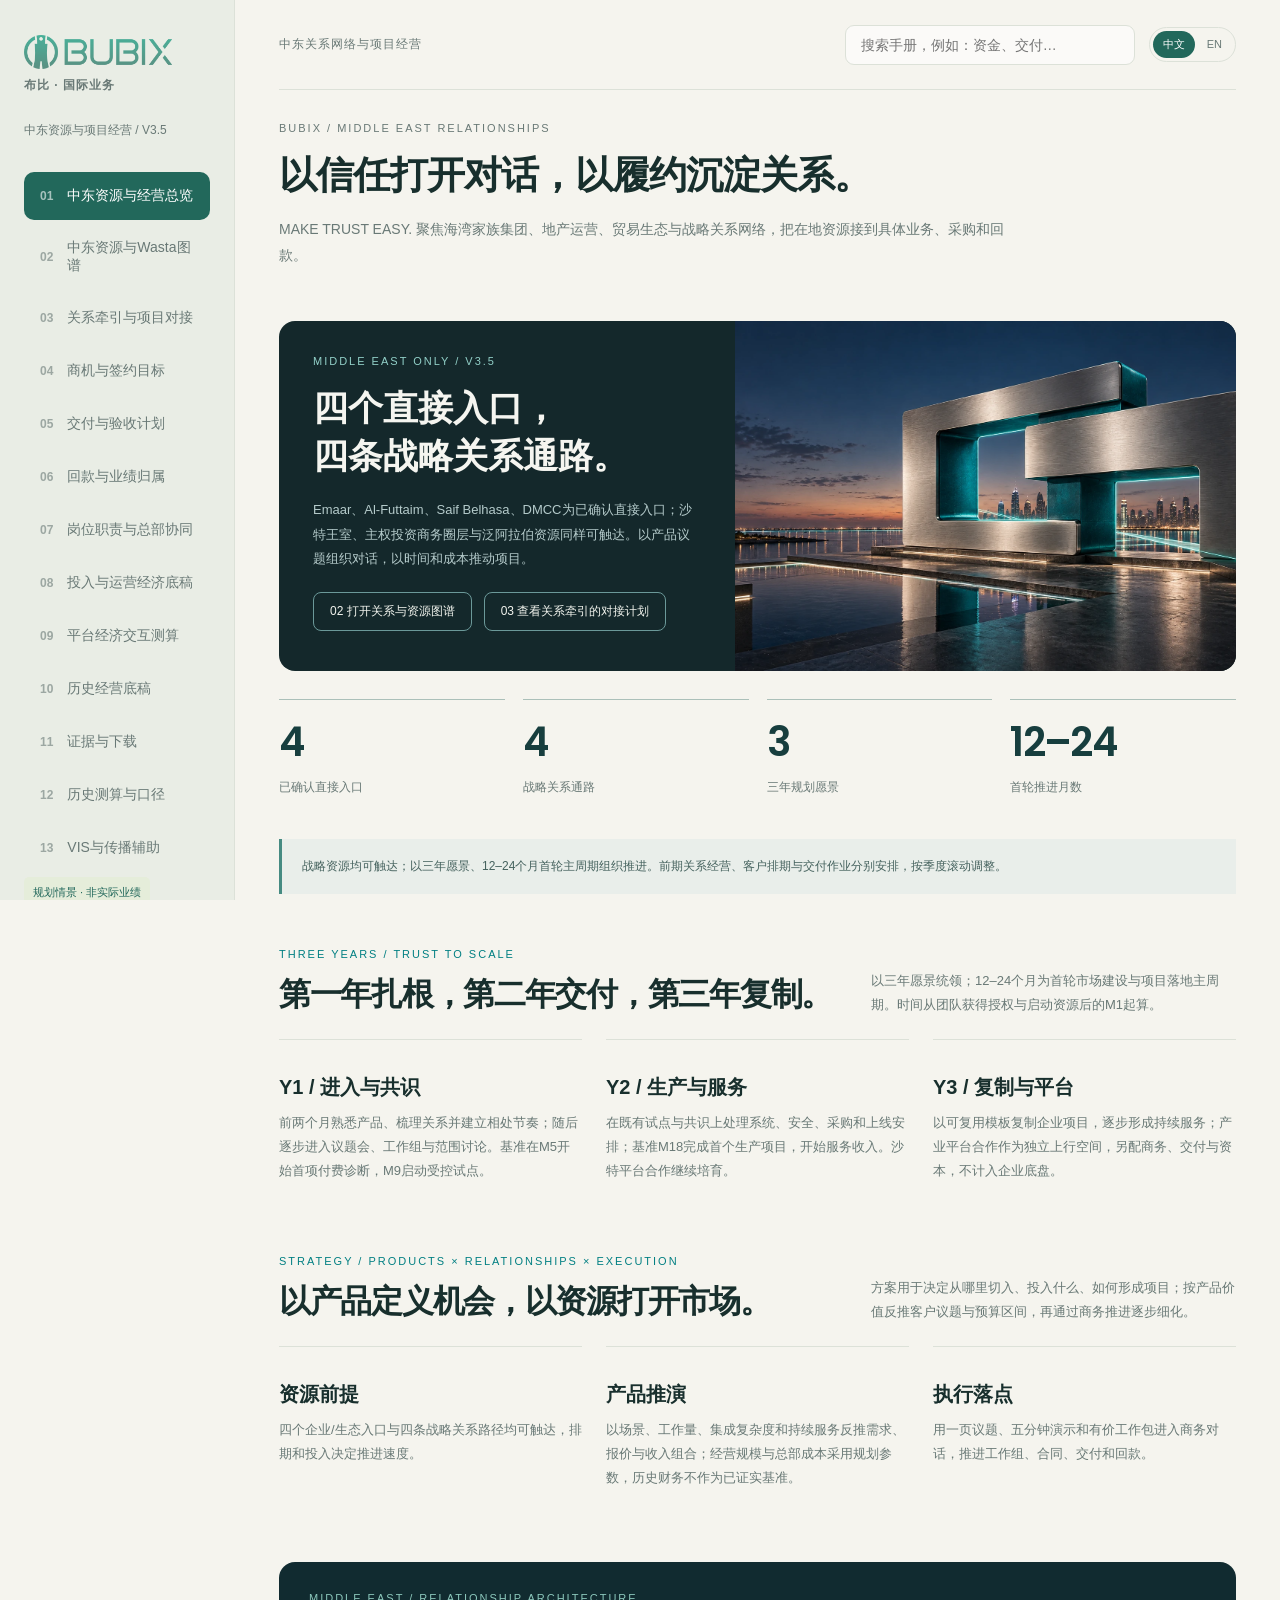
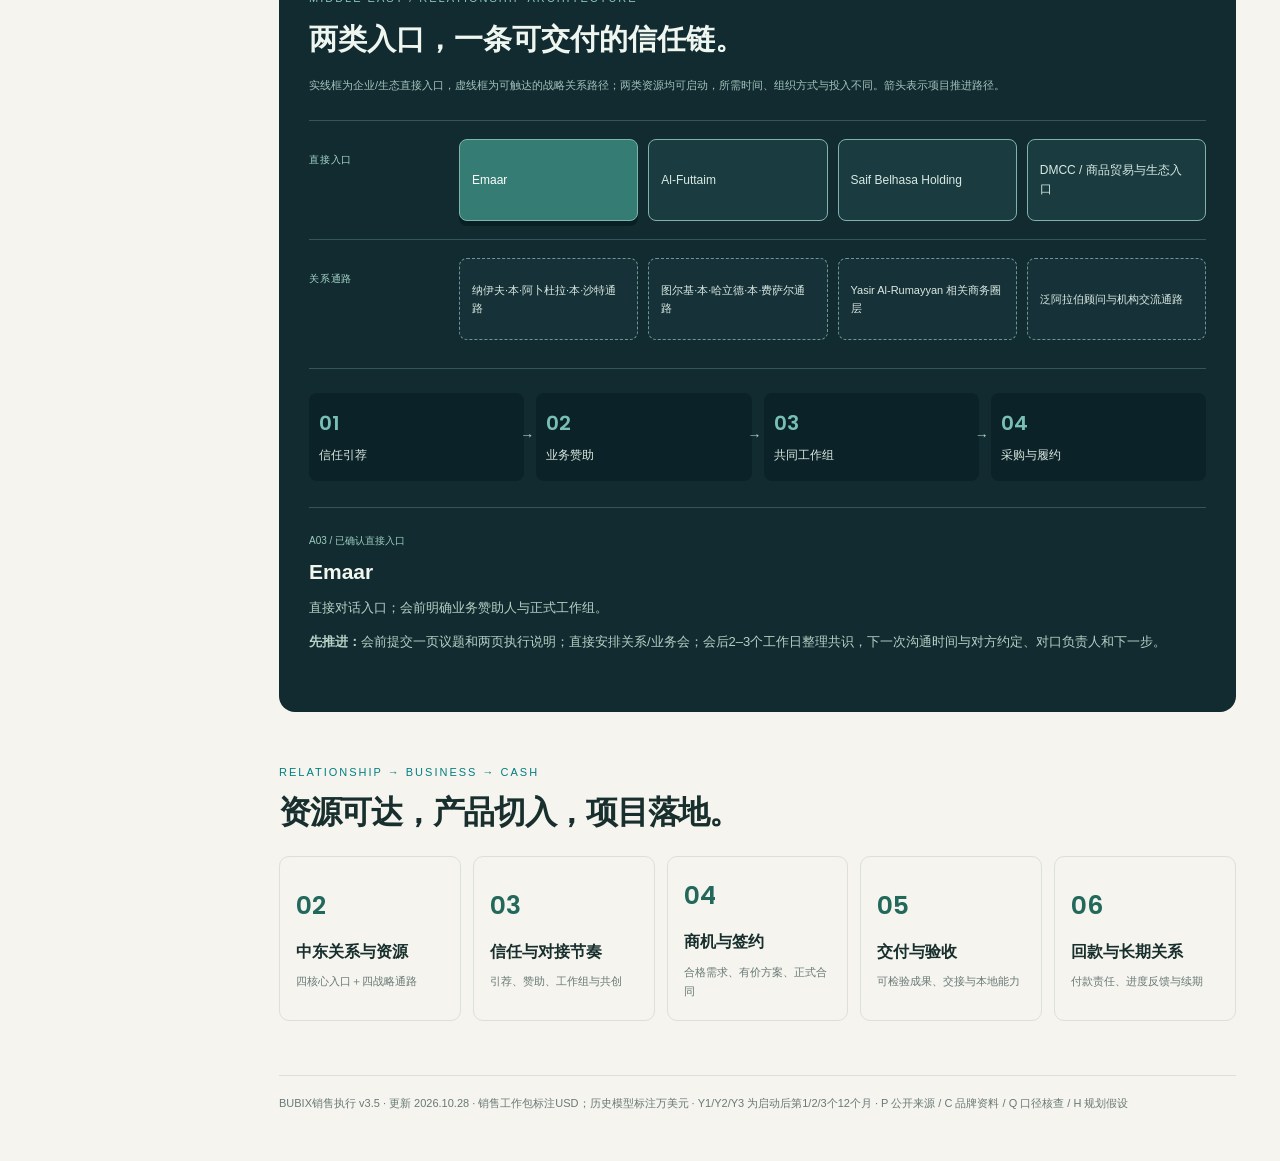
==== commit 6a3524b5: "Plan Middle East strategy over three years with human capacity, 12-24 month development and delayed " ====
--- a/index.html
+++ b/index.html
@@ -1,4 +1,4 @@
-<!doctype html><html lang="zh-CN"><head><meta charset="UTF-8"><meta name="viewport" content="width=device-width,initial-scale=1"><title>BUBIX · 中东关系网络与项目经营 / V3.4</title><style>
+<!doctype html><html lang="zh-CN"><head><meta charset="UTF-8"><meta name="viewport" content="width=device-width,initial-scale=1"><title>BUBIX · 中东关系网络与项目经营 / V3.5</title><style>
 :root{--bg:#f5f4ee;--ink:#182f2d;--muted:#697976;--green:#22685b;--lime:#d5ef9b;--line:#dce1d8;--white:#fff;--orange:#bd6841}*{box-sizing:border-box}body{margin:0;background:var(--bg);color:var(--ink);font-family:-apple-system,BlinkMacSystemFont,"PingFang SC","Microsoft YaHei",sans-serif;font-size:14px}button,input,select{font:inherit}button,a,select{touch-action:manipulation}button{cursor:pointer}a{color:var(--green)}button:focus-visible,a:focus-visible,input:focus-visible,select:focus-visible{outline:3px solid #b8d378;outline-offset:3px}aside{position:fixed;inset:0 auto 0 0;width:235px;padding:34px 24px;background:#e9ede5;display:flex;flex-direction:column;border-right:1px solid var(--line)}.brand{font-weight:800;font-size:27px;letter-spacing:-1px}.brand span{font-size:12px;letter-spacing:2px;display:block;margin-top:7px;color:var(--muted)}.edition{margin:28px 0;color:var(--muted);font-size:12px}nav button{display:flex;align-items:center;gap:14px;border:0;background:transparent;color:var(--muted);width:100%;padding:14px 16px;text-align:left;border-radius:10px;margin:5px 0}nav button.active{background:var(--green);color:white}nav b{font-size:12px;opacity:.6}.aside-bottom{margin-top:auto;font-size:12px;line-height:1.9;color:var(--muted)}main{margin-left:235px;padding:0 44px 50px;max-width:1580px}header{height:90px;display:flex;align-items:center;justify-content:space-between;border-bottom:1px solid var(--line);gap:20px}.crumb{color:var(--muted);font-size:12px}#search{width:290px;padding:11px 15px;background:#fff9;border:1px solid var(--line);border-radius:9px}h1{font-size:38px;line-height:1.35;letter-spacing:-1px;margin:16px 0}h2{font-size:22px;margin:0 0 16px}h3{font-size:16px;margin:0 0 12px}p{line-height:1.85}.eyebrow{font-size:11px;letter-spacing:2px;text-transform:uppercase;color:var(--muted)}.intro{padding:32px 0 24px}.intro p{color:var(--muted);margin:0;max-width:730px}.badge{display:inline-block;background:#e5edda;padding:5px 9px;border-radius:5px;font-size:11px;color:var(--green)}.hero{background:var(--ink);color:white;border-radius:18px;padding:32px;display:grid;grid-template-columns:1.4fr 1fr;gap:36px}.hero .eyebrow,.hero p{color:#b3c8bd}.hero h2{font-size:28px;max-width:560px;line-height:1.5}.hero .big{font-size:70px;letter-spacing:-3px;color:var(--lime);font-weight:600}.hero .big small{font-size:15px;letter-spacing:0;color:#b3c8bd;margin-left:10px}.hero-split{display:flex;gap:30px;border-top:1px solid #ffffff30;padding-top:16px;margin-top:18px}.hero-split b{font-size:25px;display:block}.hero-split span{font-size:12px;color:#b3c8bd}.btn{border:1px solid var(--line);border-radius:8px;padding:10px 16px;background:white;color:var(--ink);text-decoration:none;display:inline-block}.btn.green{background:var(--lime);border-color:var(--lime)}.grid{display:grid;grid-template-columns:repeat(4,1fr);gap:16px;margin:22px 0}.card{background:white;border:1px solid var(--line);border-radius:12px;padding:22px}.metric{font-size:32px;font-weight:600;margin:12px 0 5px;letter-spacing:-1px}.muted{color:var(--muted);font-size:12px;line-height:1.8}.two{display:grid;grid-template-columns:1.35fr 1fr;gap:22px;margin-top:22px}.row{display:flex;justify-content:space-between;align-items:center;gap:15px}.link{border:0;background:transparent;color:var(--green);padding:0;text-align:left}.entry{padding:17px 0;border-bottom:1px solid var(--line);cursor:pointer;display:block;width:100%;text-align:left;border-width:0 0 1px;background:none;color:var(--ink)}.entry strong{display:block;margin-bottom:6px}.entry:hover{color:var(--green)}.notice{border-left:3px solid #9ab67d;background:#edf1e7;padding:13px 16px;line-height:1.8;font-size:12px;margin:20px 0}.tabs{display:flex;gap:8px;flex-wrap:wrap;margin:20px 0}.tabs button{padding:11px 18px;background:white;border:1px solid var(--line);border-radius:8px}.tabs button.active{background:var(--green);color:white}.tablewrap{overflow:auto}table{width:100%;border-collapse:collapse;font-size:12px;text-align:left}th{background:#edf1e8;color:var(--green);font-weight:600}td,th{padding:12px;border-bottom:1px solid var(--line);line-height:1.7;min-width:90px}article{max-width:850px;font-size:15px}article p{line-height:2}article h2{font-size:18px;margin-top:28px}article table{margin:20px 0}.reader{display:grid;grid-template-columns:220px minmax(0,1fr);gap:28px;margin-top:24px}.toc{max-height:75vh;overflow:auto;position:sticky;top:20px;align-self:start}.toc button{display:block;width:100%;padding:10px;border:0;background:none;text-align:left;color:var(--muted);line-height:1.5;font-size:12px;border-radius:6px}.toc button.active{background:#e4edda;color:var(--green);font-weight:600}.reader-card{background:white;padding:30px;border-radius:12px;border:1px solid var(--line)}.reader-card h1{font-size:26px}.read-controls{display:flex;justify-content:space-between;margin:25px 0;gap:12px}.source{margin-bottom:12px;padding:22px;background:white;border:1px solid var(--line);border-radius:10px}.source p{margin:8px 0}.check{display:flex;gap:14px;padding:18px 0;border-bottom:1px solid var(--line);align-items:start}.check input{accent-color:var(--green);width:20px;height:20px;flex-shrink:0}.check.done span{text-decoration:line-through;color:var(--muted)}progress{width:100%;height:9px;accent-color:var(--green)}svg{width:100%;height:auto;display:block}.chart-months{display:grid;grid-template-columns:repeat(12,1fr);gap:3px}.chart-months button{border:0;background:transparent;font-size:10px;color:var(--muted);padding:8px 0}.chart-months button.active{background:#e7eddf;color:var(--green);border-radius:5px}.legend{font-size:11px;color:var(--muted);display:flex;gap:16px;margin:10px 0}.dot{display:inline-block;width:7px;height:7px;background:var(--green);border-radius:100%;margin-right:6px}.chartdetail{padding:13px;background:#f4f6ef;border-radius:7px;font-size:12px;line-height:1.8}.stress-value{font-size:32px;color:var(--orange);font-weight:600}select{max-width:100%;padding:10px;background:white;border:1px solid var(--line);border-radius:6px}footer{color:var(--muted);font-size:11px;margin-top:35px;border-top:1px solid var(--line);padding-top:20px}.download{display:flex;gap:10px;flex-wrap:wrap}#menu{display:none}.mobile-label{display:none}.search-result{padding:18px;border:1px solid var(--line);background:white;border-radius:9px;margin:12px 0;display:block;width:100%;text-align:left;color:var(--ink)}mark{background:#d5ef9b}dialog{width:min(700px,94vw);border:1px solid var(--line);border-radius:15px;padding:28px;color:var(--ink)}dialog::backdrop{background:#18302db0}@media(max-width:1100px){main{padding:0 25px 35px}.grid{grid-template-columns:repeat(2,1fr)}.two{grid-template-columns:1fr}.reader{grid-template-columns:170px minmax(0,1fr)}}@media(max-width:760px){aside{display:none;z-index:10;box-shadow:0 0 0 100vw #18302d70}aside.open{display:flex}main{margin:0;padding:0 18px 30px}header{height:74px}.crumb{display:none}#search{width:min(280px,75vw)}#menu{display:block;border:0;background:none;font-size:22px}h1{font-size:29px}.hero{grid-template-columns:1fr;padding:24px;gap:15px}.hero .big{font-size:60px}.hero h2{font-size:24px}.grid{gap:10px}.card{padding:16px}.metric{font-size:28px}.reader{display:block}.toc{position:static;max-height:180px;margin-bottom:20px}.reader-card{padding:20px}.reader-card h1{font-size:23px}}@media print{aside,header,.tabs,.read-controls,footer,.toc{display:none}main{margin:0;padding:0}.reader{display:block}.reader-card{border:0}body{background:white}.card{break-inside:avoid}}
 
 html{scroll-behavior:smooth}main,.card,.reader-card,.reader>div,.two>*,.grid>*{min-width:0}article,.source{overflow-wrap:anywhere}.tablewrap{max-width:100%;overscroll-behavior-x:contain}button:disabled{opacity:.45;cursor:default}.skip-link{position:fixed;top:-100px;left:16px;z-index:40;background:white;padding:12px}.skip-link:focus{top:12px}#navClose,#navBackdrop{display:none}.guide-grid{display:grid;grid-template-columns:repeat(2,minmax(0,1fr));gap:16px}.guide-grid details{padding:20px;background:white;border:1px solid var(--line);border-radius:12px}.guide-grid summary{font-weight:600;cursor:pointer;min-height:44px}.guide-grid li{line-height:1.9;margin:8px 0}.mobile-toc{display:none}.version-note{font-size:12px;line-height:1.8;color:var(--muted)}
@@ -14,7 +14,7 @@
 @media(max-width:760px){.world-hero{min-height:620px;margin-top:22px}.world-hero-copy{padding:28px;max-width:none}.world-hero h1{font-size:56px;margin-top:30px}.world-hero-image{object-fit:cover;object-position:64% center}.world-hero-shade{background:linear-gradient(90deg,#081117de,#08111766),linear-gradient(0deg,#08111766,transparent 40%)}.hero-zoom{right:15px;top:15px;font-size:10px;padding:7px 10px}.world-hero .eyebrow{font-size:8px;max-width:180px;line-height:1.8}.hero-concept{font-size:8px;left:28px;right:20px}.world-pair{grid-template-columns:1fr;gap:32px}.world-copy{padding-top:20px}.motion-world{padding:25px 20px;margin:38px 0}.motion-top{align-items:start;flex-wrap:wrap}.motion-top h2{font-size:23px}.motion-toggle{padding:8px 12px}.trust-motion{margin:15px -10px;width:calc(100% + 20px)}.motion-controls{gap:12px}.motion-controls button{font-size:10px}.motion-controls button span{display:block;margin:0 0 8px}.motion-caption h3{font-size:19px}.motion-caption{min-height:125px}.motion-note{line-height:1.8}}
 @media(prefers-reduced-motion:reduce){.frame-one,.frame-two{transition:none}}
 .motion-world[data-mode="0"] .verification-scan,.motion-world[data-mode="2"] .verification-scan{visibility:hidden}
-</style><style>.header-tools{display:flex;align-items:center;gap:14px;min-width:0}.language-links{display:flex;gap:2px;flex-shrink:0;padding:3px;border:1px solid var(--line);border-radius:25px}.language-links a{padding:6px 10px;font-size:11px;line-height:1.3;color:var(--muted);text-decoration:none;border-radius:20px}.language-links a[aria-current=page]{background:var(--green);color:white}header .crumb{font-size:12px}html[lang=en] #nav button{font-size:12px;line-height:1.5}html[lang=en] .section-heading h2{font-size:clamp(24px,2.5vw,34px)}html[lang=en] .dual-story h3{max-width:320px}html[lang=en] .motion-caption h3{white-space:normal;max-width:380px}html[lang=en] .motion-caption{min-height:120px}html[lang=en] .stage-copy{min-height:112px}html[lang=en] .world-hero-copy{max-width:530px}html[lang=en] .world-hero h2{font-size:22px}html[lang=en] .world-hero h2{display:none}html[lang=en] table{font-size:12px}html[lang=en] .v3-report summary{line-height:1.6}html[lang=en] .intro h1{font-size:clamp(30px,3vw,46px);max-width:1000px}html[lang=en] .world-copy h3{font-size:25px}@media(max-width:1000px){header .crumb{display:none}.header-tools{margin-left:auto}html[lang=en] .section-heading h2{font-size:28px}}@media(max-width:760px){.header-tools{flex:1;gap:8px;width:auto}.header-tools #search{width:100%;min-width:0}.language-links a{padding:6px 8px}header{gap:12px}.language-links{gap:0}html[lang=en] .world-hero-copy{padding:28px}html[lang=en] .world-hero p{max-width:235px}html[lang=en] .motion-caption{min-height:160px}html[lang=en] .motion-top h2{font-size:22px}html[lang=en] .stage-copy{min-height:150px}html[lang=en] .section-heading h2{font-size:26px}}</style><link rel="stylesheet" href="assets/sales-v3.4.css"></head><body><a class="skip-link" href="#app">跳至正文</a><button id="navBackdrop" aria-label="关闭导航" tabindex="-1"></button><aside id="sidebar"><button id="navClose" class="btn" aria-label="关闭导航">关闭 ×</button><div class="brand"><img src="assets/official-logo-dark.png" alt="BUBIX"><span>布比 · 国际业务</span></div><div class="edition">中东资源与项目经营 / V3.4</div><nav id="nav"></nav><div class="aside-bottom"><span class="badge">规划情景 · 非实际业绩</span><p>阿联酋主攻 × 一国储备<br>新版研究 2026.10.26<br>让每一个目标，都有依据。</p></div></aside><main><header><span class="crumb">中东关系网络与项目经营</span><button id="menu" aria-label="打开导航" aria-controls="sidebar" aria-expanded="false">☰</button><div class="header-tools"><input id="search" type="search" placeholder="搜索手册，例如：资金、交付…" aria-label="全文搜索手册"><nav id="languageLinks" class="language-links" aria-label="页面语言 / Page language"><a href="index.html" lang="zh-CN" data-lang="zh" aria-current="page">中文</a><a href="en.html" lang="en" data-lang="en">EN</a></nav></div></header><div id="app" tabindex="-1"></div><footer>BUBIX销售执行 v3.4 · 更新 2026.10.28 · 销售工作包标注USD；历史模型标注万美元 · Y1 为启动后 12 个月 · P 公开来源 / C 品牌资料 / Q 口径核查 / H 规划假设</footer></main><dialog id="visualDialog" class="visual-dialog"><div class="row"><p id="visualCaption"></p><button class="btn" id="visualClose" type="button">关闭 ×</button></div><img id="visualLarge" alt=""></dialog><script>const P=[{"title": "BUBIX中东：建设数字信任底座，经营持续服务", "lead": "V3.2 / 中东业务经营方案 · 阿联酋推进机构 × Build & Operate", "paras": ["建议以国家/大型产业平台为主线，以企业应用与经常性服务验证商业化；区域岗位承担资源、方案、签约、回款和运营协同。", "首期投入规划区间为500–1000万美元。“年利润2000–3000万”的币种、利润归属、目标年份及税前税后口径尚未明确，暂按不同条件进行敏感性测算。", "承接v3.1-JD的六项汇报材料；供货主体、平台运营主体和股权收益分别测算。保留原版式与27页汇报形式。"], "headers": [], "rows": [], "note": "M01 p2 / C01 p3 / C02 p6、9；公开阅读版。背景资料原文不公开。"}, {"title": "岗位定位：区域商务经营与联合运营推进", "lead": "围绕1–2个目标国家，打通战略商务资源、商业合同、实际回款与本地运营。", "paras": ["核心职责包括决策层商务拓展、国家级与企业项目谈判、回款推进、本地组织协同及总部决策支持。", "平台、内容与HAA工具服务于商务经营；真实资源、工作语言、项目经验及驻地能力须单独核验。"], "headers": ["责任范围", "落地工作包"], "rows": [["国别经营", "阿联酋主攻；储备国按资源、采购及交付条件评审"], ["双线业务", "A国际产业公链全栈与运营；B资产数字化/可信贸易平台与运营"], ["结果责任", "有效合同、履约收入、实际回款、毛利与贡献归属分别记录"], ["本地协同", "推进机构、合作主体、培训、驻地及总部资源安排"]], "note": "J01岗位职责与任职要求；M01区域经营需求。方案覆盖不等于实际资源或任职资格已验证。"}, {"title": "六项经营决策材料与评审事项", "lead": "保留六项结构，补齐联合运营经济性。", "paras": [], "headers": ["材料", "关键输出", "决策"], "rows": [["1 经营目标", "首年建设/获客；三年条件路径", "是否立项及主攻国"], ["2 年度收入", "供应商收入与运营商收入两张表", "付款主体与收入归属"], ["3 商机与假设", "赞助方、授权、预算、数据、付费意愿", "商机何时进入预测"], ["4 交付与成本", "技术边界、工程人月、本地运营编制", "交付责任与超支承担"], ["5 现金与压力", "分期投入、付款、未达标停投", "投入多少及何时释放"], ["6 目标差距", "利润币种/归属反推、90日行动", "补资源、改价格或调目标"]], "note": "H · 规划假设；非订单、成交报价、财务预测或获批预算。"}, {"title": "材料能证明什么，不能证明什么", "lead": "品牌介绍列示业务定位；财务业绩核验须依据合同、验收和账务记录。", "paras": [], "headers": ["来源", "资料列示要点", "使用边界"], "rows": [["C01 Overview / 2026.02", "连接加密生态与实体经济；40+产品、150+专利", "资料列示；数量未经独立核验"], ["C02 DTI / 2026.03", "建设＋运营；140+专利、120+客户、10+世界500强", "资料列示；专利口径与C01不一致"], ["M01 业务需求背景", "国际业务与区域推进方向", "背景资料原文不公开；国别、合同与验收状态待专项核验"], ["P01 官网核心技术", "自主链、合约、隐私、DID、抗量子、Agentic AI", "技术定位，不能替代性能测试或产品成熟度"], ["历史营收/批准预算", "仍未取得一手财务证明", "不引用9608.65万元作为已证实2023营收"]], "note": "来源类别与公开链接见files/source-register.json。背景资料不附原文；引用不代表独立核验完成。"}, {"title": "品牌使命：连接加密生态与实体经济", "lead": "Bridging crypto ecosystems with real economies.", "paras": ["品牌使命的商业表达：让组织之间的身份、权利、数据与交易，可以被共同验证，并在明确规则下协作。", "业务价值：缩短凭证核验、减少多方对账、明确资产权利记录、约束AI代理的权限和操作追踪。具体收益必须来自试点前后测量。", "品牌主张建议：VALUE, IN CLEAR VIEW. 让价值有据可查。延续CORE双构件，表现连接、验证、协同完成。", "“国家级”用于项目范围和合作层级；未经证明，不对外声称国家所有、政府担保、全球仅两国具备能力。"], "headers": [], "rows": [], "note": "C01 p2–5；P01官网；品牌文案为H建议，非正式品牌口号。"}, {"title": "六项技术，转为四类购买理由", "lead": "官网与国际材料分类略有差异，按客户价值组织。", "paras": [], "headers": ["能力组", "解决什么", "可验证交付"], "rows": [["自主链＋智能合约", "多方共享规则与业务状态", "节点配置、权限矩阵、合约测试及日志"], ["DID＋隐私计算", "定义数据访问与业务操作权限", "凭证签发/撤销/验证与权限测试"], ["可信数据＋Agentic AI", "AI使用有来源的数据，在授权内执行", "数据来源、代理身份、批准记录、操作审计"], ["安全与抗量子研究", "减少基础设施长期迁移风险", "现有算法、支持范围与独立测试；研究与量产分开"]], "note": "P01 https://www.bubi.cn/core-tech；C01 p4–5。以上是验收设计，不声称已通过测试。"}, {"title": "双线业务：产业公链与资产/贸易应用", "lead": "两条业务线各有购买方、交付与运营责任；底座可复用，收入不重复计量。", "paras": ["一期范围以软件、治理、集成与持续运营为主，不涉及默认硬件承包。硬件和基础云采购须另列主体、范围与报价。", "国家一期250万美元实施费仅对应既定软件工作包，不代表全国数字基础设施总价；500–1000万美元投入仍须明确出资主体与用途。"], "headers": ["业务线", "买方与交付", "收入与验收"], "rows": [["A 国际产业公链", "本地授权运营主体/战略集团；全栈底座、节点治理、工具、接口与生态接入", "实施＋支持＋约定运营服务；按SOW与运营交接验收"], ["B 资产数字化/可信贸易", "产业、资产及贸易机构；权利/凭证记录、跨组织工作流与对账", "付费方案＋实施/订阅＋包外用量；按权利/数据流程与业务验收"], ["RWA＋AI价值层", "RWA对应资产与权利流程；AI对应授权、数据和操作追踪", "收费须对应独立权益，不以传播主题直接增加收入"]], "note": "J01职责3–4；C01/C02产品与运营模式。合同权利、许可、数据及支持条件须按实际项目确定。"}, {"title": "四本账：杜绝把生态规模写成BUBIX收入", "lead": "首年供货营收与本地平台收入可能存在内部交易。", "paras": [], "headers": ["主体/层级", "可计量指标", "必须隔离的项目"], "rows": [["BUBIX供货主体", "履约收入、成本、回款、应收", "当地客户流水不自动归属供货方"], ["本地运营主体/JV", "第三方服务收入、运营成本、现金", "向BUBIX采购是成本/资产，不是额外生态收入"], ["股东经济利益", "约定分红或收益权、投资额", "股比×利润只是敏感性，不等于可分配现金"], ["网络生态", "资产面值、交易额、节点数、活跃客户", "资产规模、币价、市值和融资额均不等于营收"]], "note": "H核算框架；是否合并、资本化、确认分红或权益法，待实际合同与财务判断。"}, {"title": "首年供货基线：363.75万美元是一种合同组合", "lead": "这是v3.1-JD可复算的供应商口径，不代表中东平台全部收入。", "paras": ["目标组合回款425万、税前区域贡献20.28万；未计总部所有费用、税费及资本成本。", "合同数量、价格、签约月、验收和付款均为拟定。国家一期不签时，首年供货收入降至176.25万，贡献为负。"], "headers": ["项目", "签约金额", "首年确认收入"], "rows": [["2个前置方案", "30", "30"], ["2个企业平台含支持", "170", "146.25"], ["1个国家一期含支持", "280", "187.5"], ["合计 / 万美元", "480", "363.75"]], "note": "H-SUP；逐月供货模型与67项算术检查由独立文件提供。项目数量、报价和排期均为规划假设。"}, {"title": "平台运营收入：按付费账户和计费事件拟定", "lead": "以下均为全年等效付费量，避免把年末客户数乘全年价格。", "paras": [], "headers": ["收入项", "Y1假设", "Y2假设", "Y3假设"], "rows": [["BaaS/节点服务", "10户×6万＝60万", "30户×8万＝240万", "48户×10万＝480万"], ["凭证/API增量用量", "50万次×$0.20＝10万", "300万次×$0.20＝60万", "1000万次×$0.20＝200万"], ["应用工作流", "8项×5万＝40万", "15项×8万＝120万", "20项×10万＝200万"], ["AI租户附加服务", "6户×2.5万＝15万", "15户×4万＝60万", "24户×5万＝120万"], ["平台外部收入 / 万美元", "125", "480", "1000"]], "note": "H-OP01；用量仅计算订阅包外事件；工作流与AI服务不重复收同一权益。所有数量和定价未经客户验证。"}, {"title": "平台经济性：首年建设，后续放量仍需条件", "lead": "单位万美元；这是全费用化的经营测算，不是审计利润预测。", "paras": ["初期280万对应向BUBIX采购一项底座包的规划额，作为运营方成本；供应商确认时点与付款可不同。此处不与上一页供货营收相加。", "若会计上资本化，则须重做摊销、减值和现金表；不能因资本化而宣称商业回报更好。"], "headers": ["项目", "Y1", "Y2", "Y3"], "rows": [["外部服务收入", "125", "480", "1000"], ["可变交付/渠道成本45%", "56.25", "216", "450"], ["固定运营费用", "120", "200", "250"], ["初期技术采购全额费用化", "280", "0", "0"], ["规划税前贡献", "-331.25", "64", "300"]], "note": "H-OP02；不含税、融资、超范围改造及额外牌照资本；Y2/Y3均为条件阶段，不保证按公历发生。"}, {"title": "运营模型的成本依据与替换条件", "lead": "45%是报价前的规划占位，不是布比历史毛利率。", "paras": [], "headers": ["成本", "假设构成", "替换依据"], "rows": [["变动成本45%", "云/用量10%＋交付支持20%＋渠道/生态15%", "云账单、人员工时、第三方费率和伙伴协议"], ["Y1固定费120万", "团队60、伙伴/法律20、差旅15、内容活动15、行政10", "岗位报价、服务合同、雇佣与办公方案"], ["Y2固定费200万", "团队110、伙伴/法律25、差旅20、市场25、行政20", "付费客户、服务等级与本地组织"], ["Y3固定费250万", "团队140、伙伴/法律30、差旅25、市场30、行政25", "实际支持负荷与续费质量"], ["技术采购280万", "国家一期250＋年度支持30，规划全额费用化", "详细SOW、支持期及公允交易条款"]], "note": "H-OP03；团队固定职责与按收入计提的增量交付职责需工时隔离，防止重复预算。"}, {"title": "年利润“两三千万”：先确认三个口径", "lead": "Q01口径核查：利润目标的币种、归属主体、实现年份及税前税后口径尚未明确。", "paras": [], "headers": ["解释", "所需平台年收入 / 百万美元", "说明"], "rows": [["2000–3000万元人民币；平台利润", "9.52–14.29", "假设汇率7人民币/美元、税前利润率30%"], ["2000–3000万美元；平台利润", "66.67–100.00", "同为30%利润率"], ["人民币目标归BUBIX；经济份额30%", "31.75–47.62", "目标先除30%份额，再除30%利润率"], ["美元目标归BUBIX；经济份额30%", "222.22–333.33", "不代表已约定股比或已可分配利润"]], "note": "Q01口径核查 / H-REV；汇率7仅情景换算，不是实时汇率。若目标为净利润，须另加税费和融资桥接；30%为假设。"}, {"title": "目标差距：1000万美元运营收入仍非万能答案", "lead": "Y3条件路径税前贡献300万美元；与利润愿景须同口径比较。", "paras": ["平台300万美元税前贡献，按假设汇率7折合2100万元人民币：仅接近“平台人民币税前利润”解释的下沿。", "若BUBIX经济份额只有30%，相应示意利益为90万美元，即630万元人民币；不是公司合并营收，也不是可立即分红。", "若愿景是平台年利润2000万美元，1000万美元收入路径明显不足；需收入至少6667万美元（30%利润率假设）。", "因此汇报应同时展示首年落地指标与成熟期经营条件；不能用首年合同体量论证成熟平台利润，更不能用代币市值填补缺口。"], "headers": [], "rows": [], "note": "H-REV；经济份额示意不替代合并、权益法或分红会计。"}, {"title": "500–1000万美元：先作为候选资本包，不是费用预算", "lead": "中央示意750万美元；出资人、期限和用途仍需决策程序确认。", "paras": [], "headers": ["资金用途", "规划额度 / 万美元", "释放条件"], "rows": [["一期技术采购", "280", "SOW、权属、验收与付款结构明确"], ["首年固定运营费用", "120", "岗位分期到岗、月度成本核对"], ["变量成本及收款周转", "100", "订单/用量/应收账期触发；不是额外利润费用"], ["本地接入与追加范围储备", "100", "独立变更单，不预先认作已支出"], ["限制性资金/设立相关预留", "50", "待当地专业报价；不足时增资重批"], ["未分配流动性缓冲", "100", "压力测算及董事会授权"], ["总额", "750", "资金安排与利润表不能相加"]], "note": "M01投入区间；H-CAP分配。1000万也不是许可资本充分性保证；此表不是总部批准承诺。"}, {"title": "分三道门放款：用采购与用量验证替代一次性押注", "lead": "500–1000万规模只在投资路径明晰后进入审批。", "paras": [], "headers": ["阶段", "建议累计释放上限", "验收/停止条件"], "rows": [["0–90日资源验证", "实际预算待核定；50万仅为原测算占位", "资源盘点、需求与采购路径明确后，按最小验证工作包审批"], ["采购与一期实施", "350万美元", "明确买方/出资人、签约付款、技术SOW、运营主体和责任"], ["平台上线与扩展", "750万美元中央情景", "验收、付费用量、续费与单位贡献达阈值；逐月审批"], ["条件失效", "停止新增承诺", "无授权、预算未落地、用量低于阈值，缩范围或暂停"]], "note": "H-CAP；累计额度非新增相加；首期采购预付、沉没成本与退出成本需逐合同复核。"}, {"title": "现金与压力：资本包要能覆盖亏损和延迟", "lead": "运营方简化测试：所有收入当年收现、费用当年支付，不含新增资产。", "paras": [], "headers": ["运营Y1压力", "税前贡献 / 万美元", "含义"], "rows": [["基准：125收入、45%变动率", "-331.25", "280技术采购已全额计成本"], ["收入/付费量减半，固定费不变", "-365.625", "收入62.5，变动成本同步下降"], ["固定费与技术采购超支20%", "-411.25", "额外80成本；其他不变"], ["年内收入仅收回50%", "现金净流出393.75", "利润不因晚收而改善；期末应收62.5"], ["750万全额可用的基准年末余额", "418.75", "仅简化现金余额，未扣预留/受限资金及额外资产"]], "note": "H-CASH；不是月度峰值缺口。正式放款须13周滚动现金表，供应商140万周转不再直接叠加至此资本包。"}, {"title": "供应商与平台之间：用关联交易桥接避免重复计算", "lead": "同一份280万采购，不应同时当作生态新增收入和可自由支配现金。", "paras": ["供应商模型中的国家一期合同280万，首年按里程碑确认187.5万；运营方示意将整个采购280万作为初始建设支出，时间口径不同。", "若国家一期的买方就是本地运营主体，需按同一合同对齐供应方收入、运营方资产/成本、付款与应付；本版不编造合并报表。", "两家企业的实施合同是否由BUBIX直接签、还是由JV转售，也须明确；收入总额/净额取决于实际职责，不能把两套模型简单相加。", "股比分成仅用于敏感性。服务费、股息、投资回收、代币权益需各有合同与结算规则。"], "headers": [], "rows": [], "note": "H-ENTITY；财务负责人需形成法人结构图、关联交易清单与抵销表。"}, {"title": "商机开发：先找授权和预算，再谈国家级叙事", "lead": "战略商务渠道形成接洽入口；付款主体和采购程序决定项目可执行性。", "paras": [], "headers": ["路径", "优先识别", "形成的证据"], "rows": [["政府/授权运营商", "项目赞助方、采购机构、出资方、主管部门", "授权范围、采购计划、预算路径"], ["大型产业/家族集团", "业务单元、资产/数据所有人、财务负责人", "场景、成本基线、付费意向"], ["本地系统集成/咨询伙伴", "真实业绩、交付能力、客户授权", "合作边界、费用与可追溯工作成果"], ["生态伙伴", "银行、资产服务、身份/数据提供方", "接口、责任、必要资格与接入条件"]], "note": "H-GTM；不将王室/家族接触视为政府授权；报酬对应合法可审计工作成果，不为不当影响采购付费。"}, {"title": "90日行动：从资源核实到可采购方案", "lead": "先盘点资源、确认可行性，再进入受控资料披露、商业提案与签约推进。", "paras": ["启动预算根据人员、差旅、方案验证与外部服务的实际工作包核定；原50万美元不直接作为90日预算建议。"], "headers": ["时间", "重点动作", "验收物"], "rows": [["D1–15", "主攻/储备国资源与授权路径核实；安排总部协同", "资源关系图、沟通记录、国别筛选结论"], ["D16–30", "确认A/B业务线购买方、问题与预算路径", "2条业务价值链、需求备忘录、资料披露范围"], ["D31–60", "形成范围、报价、验收、付款与运营合作条件", "商业提案、SOW、合作条款、交付与培训排期"], ["D61–90", "采购、合同及回款推进；复核投资和本地组织", "有依据的项目预测、合同/首款进度、进入或降档决议"], ["持续", "周商机/现金、月情报/运营/总部决策复盘", "阶段台账、13周资金安排、风险与决策关闭记录"]], "note": "J01职责1–7；M01推进需求。工作节点为规划，不代表已有授权、客户预算或订单。"}, {"title": "HAA：业务确认、AI辅助与专业复核", "lead": "HAA作业机制：业务确认、AI辅助准备、专业复核与商务推进。", "paras": ["HAA属于销售作业机制；Agentic AI属于待验证产品能力，两者不互相证明收费需求或实际收入。"], "headers": ["环节", "工作方式", "检查点"], "rows": [["业务确认", "区域代表确认买方问题、资源与披露权限", "不将联系人名单当成交能力"], ["AI", "检索公开政策、整理授权资料、制作情景模型和提案", "每项事实带来源；敏感材料不进入未授权第三方"], ["专业复核", "产品/商务复核事实、价格、条款并业务沟通", "客户确认问题、范围和下一步"], ["反馈", "会议纪要进入假设登记与商机阶段", "来源日期、责任人、变更原因可追溯"]], "note": "M01 p2；工作流为H建议。AI输出不能替代客户预算、法律判断和技术验收。"}, {"title": "传播：从RWA＋AI话题，进入付费场景", "lead": "主线：每一项价值，都能追溯到权利、数据和真实使用。", "paras": [], "headers": ["内容产品", "传播渠道建议", "转化动作"], "rows": [["90秒价值故事", "LinkedIn、定向邮件、闭门会", "预约业务诊断；不承诺币价收益"], ["5分钟可验证演示", "客户会议、伙伴渠道、技术社区", "试点范围与验收协议"], ["场景证据卡", "LinkedIn/X及行业媒体访谈", "查看来源与试点方法"], ["联合运营案例", "经授权的客户/伙伴联合内容", "邀请采购/技术/财务共评"], ["明星与大型曝光", "暂不纳入进入期必需投入", "有本地付费案例后评估；曝光不替代授权与采购"]], "note": "H-MKT；渠道为测试建议，不声称已获媒体或明星合作。首年内容活动15万在固定费内，不另叠加。"}, {"title": "VIS延续CORE：让技术结构成为品牌语言", "lead": "双构件：组织相连；负形窗口：价值可见；接合动作：规则生效。", "paras": ["保留成熟金融科技气质：石墨、矿物青、银灰；平面主标使用单色/双色版本，金属3D只用于主视觉与空间。", "战略传播主图突出“建设—运营—价值”，面向采购的物料突出范围、验收、责任，面向技术的物料突出结构与测试证据。", "三类证据状态：资料陈述／客户验证结果／规划假设。未取得指标的海报不使用虚构提效百分比。", "视觉应用沿用VI手册和印刷规格；新增RWA/AI场景只扩展信息层级，不把“已验证”图形用于尚未测试的能力。"], "headers": [], "rows": [], "note": "H-VI；既有VI包独立保留，v3.2为经营与内容迭代，新增生产级视觉资产须另行设计与验收。"}, {"title": "传播前纠正三种容易误导的叙述", "lead": "把雄心与证据并列，保留高端品牌的可信度。", "paras": [], "headers": ["原材料风险表述", "对外可用方向", "验证要求"], "rows": [["代币就像公司股权", "说明具体权利、责任、用途与风险", "不把营销类比当法律权利；逐类、逐辖区判断"], ["全球只有中美可交付主权链", "具备自主技术与跨境基础设施经验的资料陈述", "“唯一/独家”须采购文件及独立证据"], ["跨国部署进展与经营成果", "逐项目区分部署、上线、付费、验收与持续运营", "部署状态不等于盈利；国别、合同与验收材料待核验"], ["150+与140+专利", "暂不统一为单一已核验数量", "核对授权/申请、集团/主体、有效日与地域"]], "note": "C01/C02/M01；P03 VARA指南仅支持按代币特征及权利义务分类的原则，不代表覆盖全部阿联酋辖区或本项目许可结论。"}, {"title": "三年路径的升级条件：从项目到可持续平台", "lead": "Y2/Y3是经营阶段；若需求或许可未形成，时间顺延。", "paras": [], "headers": ["阶段", "关键条件", "不达标动作"], "rows": [["建设与验证", "授权运营主体、可计费产品、首批付费客户、验收", "缩范围并保留现金；不追求虚假全国覆盖"], ["平台增长", "实际续费、净增客户、可核对计费事件、单位贡献为正", "先修复价格和交付成本，再扩招"], ["成熟运营", "48全年等效BaaS客户、1000万增量事件等Y3假设实现", "未达量则重算，不用代币估值填补利润"], ["投资追加", "财务口径清晰、现金回收路径明确、治理与退出条款", "董事会重新批准投资额度"]], "note": "H-ROAD；年末客户数若大于全年等效客户数，不能混用以放大当年收入。"}, {"title": "外部体量参照：只能说明可能性，不能替代订单", "lead": "Zetrix AI年报展示成熟平台相关业务的规模，但与BUBIX不等同。", "paras": ["Zetrix AI Berhad 2025年报附注31列示：区块链及AI相关服务收入2025年为RM643.542百万，2024年为RM362.778百万。", "这是上市集团的混合业务类别，非BUBIX收入、非某一个国家项目收入，也非利润；不按该规模直接给中东新机构定目标。", "适当用途：说明“建设＋运营”可形成不同于单次软件项目的收入结构。BUBIX可获得多少，仍取决于客户合同、运营使用和利益归属。", "过往实际营收未核验的情况下，汇报应使用经营范围、工作包、客户量与资金约束论证，不以未证实的2023财务数字作倍数锚。"], "headers": [], "rows": [], "note": "P02 https://www.insage.com.my/interactiveAR/ZETRIX/interactiveAR2025/262/ ；财报印刷页261，附注31。"}, {"title": "经营决议建议：分阶段验证与条件审批", "lead": "六项材料齐备；后续以正式条款替换规划假设。", "paras": ["确认主攻与储备国筛选原则、区域职责和总部支持；90日验证预算按实际工作包另行评审，50万美元仅保留为原模型占位。", "明确500–1000万美元的出资主体、建设范围与投入周期；在签约和责任边界明确后决定是否进入后续放款。", "确认“两三千万”币种、税前/税后、平台/BUBIX归属与目标年份，再选用对应利润反推方案。", "报告体系包含27页经营方案、网页版、运营模型、来源登记与算术核验。资料陈述与规划假设分开记录。"], "headers": [], "rows": [], "note": "公开阅读版 / 2026.10.26。可验证指计算可复算、来源可定位；不等于客户意愿与经营成果已经被验证。"}];const REVIEW={"date": "2026-10-28", "conclusion": "经营方向匹配；需将区域首席商务经营责任落实为资源、采购、签约、回款与联合运营闭环。", "scope": "战略规划匹配：以可触达资源为起点，以产品定义需求与预算，以项目节奏衔接合同、交付、回款和本地运营。", "items": [{"id": "R01", "requirement": "负责1–2个目标国家，推进国家级数字信任合作", "source": "J01 职责1；M01 区域推进需求", "current": "阿联酋四个核心入口主攻；沙特战略关系作为第二国储备。", "gap": "两国采用不同产品、组织成本和推进节奏，避免资源同时铺开。", "action": "阿联酋先推进企业场景；沙特通过可触达的战略关系培育产业平台与联合运营，按议题成熟度增加投入。", "deliverable": "国别进入备忘录、预算主体及授权关系图", "owner": "区域业务牵头；战略与财务评审", "gate": "主攻国形成有效赞助方及采购路径；储备国有可核实接洽渠道"}, {"id": "R02", "requirement": "触达头部企业、家族及政府商务决策层，主导谈判签约", "source": "J01 职责2；M01 战略商务资源需求", "current": "已列政府、集团及本地伙伴渠道", "gap": "联系人清单未转化为决策、采购与付款路径", "action": "逐项登记可验证引荐关系、决策权限、采购组织、付款主体、业务问题和约定下一步；引荐不等于授权。", "deliverable": "资源盘点表、决策链图、会议纪要及商业谈判记录", "owner": "区域业务牵头；总部商务支持", "gate": "接洽与会议可核实；授权和预算路径可解释，不编造真实资源"}, {"id": "R03", "requirement": "国际产业公链全栈技术服务与联合运营", "source": "J01 职责3第一线；C02建设运营模式", "current": "底座建设和持续运营已覆盖", "gap": "产品层级与业务线混列，容易被理解为纯软件项目", "action": "单列A线：本地战略合作主体→有边界的一期软件与治理→节点及应用生态接入→持续运营计费。", "deliverable": "A线商业架构、SOW、治理方案、收费与运营协议框架", "owner": "区域业务＋架构＋运营协同", "gate": "节点、权限、升级、服务等级、验收与运营计费责任明确"}, {"id": "R04", "requirement": "现实资产数字化、跨境可信贸易平台建设与持续运营", "source": "J01 职责3第二线及职责4", "current": "RWA、可信贸易、身份与AI能力已列示", "gap": "缺少与独立购买方及商业合同的对应", "action": "单列B线：头部产业/贸易机构→权利与凭证工作流→付费实施与服务→按增量计费事件运营；与A线可共底座，但采购及收入分别记录。", "deliverable": "B线买方价值图、数据/权利流程、试点与生产合同边界", "owner": "区域业务＋产品＋行业方案", "gate": "买方问题、付费权益、数据权限和验收基线得到确认"}, {"id": "R05", "requirement": "国家级数字信任基础设施建设不涉及硬件", "source": "J01 职责3", "current": "一期节点及接口数量有边界", "gap": "500–1000万“基础设施投入”容易被误解为硬件承包或全额BUBIX投入", "action": "明确本方案为软件、治理、集成和持续运营；硬件与基础云资源采购另列责任主体及报价，不纳入默认交付范围。", "deliverable": "范围边界表与排除项、责任分配表", "owner": "架构＋项目管理＋商务", "gate": "合同范围、外部采购与容量假设一致"}, {"id": "R06", "requirement": "以实际回款为核心，对区域业绩结果负责", "source": "J01 职责5", "current": "合同、收入、回款已分账", "gap": "尚缺与岗位考核相连的完整阶段台账", "action": "按授权需求→预算路径→正式报价→有效合同→验收/开票→实际回款管理；各阶段分别记录金额、币种、日期与责任。", "deliverable": "区域商机台账、合同回款桥接表、逾期应收行动表", "owner": "区域业务对回款推进负责；财务确认口径", "gate": "以生效合同、银行收款及验收记录为证；规划480/363.75/425万不是已批准指标"}, {"id": "R07", "requirement": "本地自主组织搭建运营及培训，协调当地伙伴", "source": "J01 职责6；M01阿联酋推进机构", "current": "固定费用与本地伙伴已有占位", "gap": "缺少机构职责、驻地节奏和总部支援安排", "action": "明确常驻或按项目驻地安排、工作语言、商务/方案/交付/财务责任、培训与总部资源排期；组织规模随合同和服务负荷释放。", "deliverable": "机构职责图、驻地与差旅计划、总部支持及培训排期", "owner": "区域业务＋总部组织/交付协同", "gate": "职责和资源排期获确认后再承诺项目交付与本地服务"}, {"id": "R08", "requirement": "以合资公司开展本地运营与长期分润", "source": "J01 职责6；C02联合运营", "current": "供应商与平台四本账已有区分", "gap": "股比示意未形成可谈的运营合作条件", "action": "形成合作条款清单：出资、股权/控制、知识产权、采购、运营责任、收入扣项、服务分成、审计、结算和退出；30%仅为敏感性参数。", "deliverable": "本地运营合作条款清单、服务与分成结算框架", "owner": "区域业务协调；总部投资/财务/法务评审", "gate": "经济归属、结算依据与责任可执行；股息与服务收入分别核算"}, {"id": "R09", "requirement": "政策及竞争情报支持国际战略和业务决策", "source": "J01 职责7", "current": "已提及公开检索和政策研究", "gap": "缺少固定情报产品与决策反馈", "action": "建立周度商机/政策变化简报、月度竞品与伙伴图谱；每条记录来源、日期、业务影响、建议动作与决策结果。", "deliverable": "国别简报、竞品报价/范围对照、总部决策议题表", "owner": "区域业务牵头；方案与战略复核", "gate": "情报应改变进入顺序、报价、范围或资源配置，不以资讯数量代替价值"}, {"id": "R10", "requirement": "将底层技术价值转译成高层可理解的RWA＋AI叙事", "source": "J01 职责4及任职要求1/4；M01价值传播需求", "current": "品牌、内容及证据卡已有安排", "gap": "缺少针对决策、采购和技术的分层材料组合", "action": "形成90秒价值叙事、5分钟场景演示、技术证据附件、商业与运营方案；每项能力关联买方结果、测量方法与验收条件。", "deliverable": "决策层简报、演示脚本、价值测量卡、商务提案模板", "owner": "区域业务＋产品＋品牌内容协同", "gate": "RWA/AI主题须对应真实可交付场景，传播投入服务于采购推进"}, {"id": "R11", "requirement": "资源盘点→可行性确认→分级资料与深入沟通", "source": "M01推进节奏", "current": "四核心入口与战略关系分批激活；90日商务/售前资源建议USD85,000–135,000。", "gap": "把投入分配到议题准备、演示、出访和持续协调，优先保障最有势能的项目。", "action": "先用公开产品议题进入对话，再按合作进展提供技术、商业和运营材料；资源随项目节奏配置。", "deliverable": "资源核实记录、需求备忘录、分级材料目录、验证预算", "owner": "区域业务＋资料授权与财务审批", "gate": "四核心入口优先，战略路径初期最多并行两条；平台建设及试点交付另配资源。"}, {"id": "R12", "requirement": "HAA销售作业与可验证、可溯源表达", "source": "M01 HAA及价值传播需求", "current": "业务确认、AI辅助、专业复核已覆盖", "gap": "销售作业AI与收费AI产品仍可能混为收入依据", "action": "HAA作为销售准备与复核机制；Agentic AI产品仅在买方需求、产品范围和收费条件成立时纳入合同。", "deliverable": "HAA作业模板、来源/假设登记、产品验证清单", "owner": "区域业务＋产品技术复核", "gate": "AI生成内容不替代授权、预算、性能测试或客户验收"}, {"id": "R13", "requirement": "英语沟通、跨文化表达、大客户/国家项目经验与长期出差", "source": "J01任职要求1–6", "current": "四个企业/生态入口与四条战略关系路径均可触达；以时间、组织投入和可交付方案推进。", "gap": "把关系能力转化为英语商务材料、跨文化协调、项目工作组与驻地排期。", "action": "围绕产品议题准备双语简报与演示；按项目安排高层沟通、工作组对接、出访和持续跟进。", "deliverable": "资源与能力验证清单、驻地安排、岗位授权与支持条件", "owner": "岗位授权及组织评审程序", "gate": "进入执行阶段时落实岗位授权、售前支持、差旅资源和驻地安排。"}, {"id": "R14", "requirement": "贡献、业绩与激励形成一致口径", "source": "M01贡献与回报原则；J01回款导向", "current": "经营贡献与回款模型已有定义", "gap": "岗位贡献归属与激励触发尚未界定", "action": "对获客、签约、回款、交付毛利及长期运营贡献设置归属记录；激励触发、扣项、确认时点与离任后结算另行约定，不预设费率。", "deliverable": "区域业绩归属及激励口径框架", "owner": "区域业务＋组织＋财务评审", "gate": "激励依据可核实经营结果，生态流水或代币估值不替代已实现贡献"}]};const M={
+</style><style>.header-tools{display:flex;align-items:center;gap:14px;min-width:0}.language-links{display:flex;gap:2px;flex-shrink:0;padding:3px;border:1px solid var(--line);border-radius:25px}.language-links a{padding:6px 10px;font-size:11px;line-height:1.3;color:var(--muted);text-decoration:none;border-radius:20px}.language-links a[aria-current=page]{background:var(--green);color:white}header .crumb{font-size:12px}html[lang=en] #nav button{font-size:12px;line-height:1.5}html[lang=en] .section-heading h2{font-size:clamp(24px,2.5vw,34px)}html[lang=en] .dual-story h3{max-width:320px}html[lang=en] .motion-caption h3{white-space:normal;max-width:380px}html[lang=en] .motion-caption{min-height:120px}html[lang=en] .stage-copy{min-height:112px}html[lang=en] .world-hero-copy{max-width:530px}html[lang=en] .world-hero h2{font-size:22px}html[lang=en] .world-hero h2{display:none}html[lang=en] table{font-size:12px}html[lang=en] .v3-report summary{line-height:1.6}html[lang=en] .intro h1{font-size:clamp(30px,3vw,46px);max-width:1000px}html[lang=en] .world-copy h3{font-size:25px}@media(max-width:1000px){header .crumb{display:none}.header-tools{margin-left:auto}html[lang=en] .section-heading h2{font-size:28px}}@media(max-width:760px){.header-tools{flex:1;gap:8px;width:auto}.header-tools #search{width:100%;min-width:0}.language-links a{padding:6px 8px}header{gap:12px}.language-links{gap:0}html[lang=en] .world-hero-copy{padding:28px}html[lang=en] .world-hero p{max-width:235px}html[lang=en] .motion-caption{min-height:160px}html[lang=en] .motion-top h2{font-size:22px}html[lang=en] .stage-copy{min-height:150px}html[lang=en] .section-heading h2{font-size:26px}}</style><link rel="stylesheet" href="assets/sales-v3.5.css"></head><body><a class="skip-link" href="#app">跳至正文</a><button id="navBackdrop" aria-label="关闭导航" tabindex="-1"></button><aside id="sidebar"><button id="navClose" class="btn" aria-label="关闭导航">关闭 ×</button><div class="brand"><img src="assets/official-logo-dark.png" alt="BUBIX"><span>布比 · 国际业务</span></div><div class="edition">中东资源与项目经营 / V3.5</div><nav id="nav"></nav><div class="aside-bottom"><span class="badge">规划情景 · 非实际业绩</span><p>阿联酋主攻 × 一国储备<br>三年规划更新 2026.10.28<br>让每一个目标，都有依据。</p></div></aside><main><header><span class="crumb">中东关系网络与项目经营</span><button id="menu" aria-label="打开导航" aria-controls="sidebar" aria-expanded="false">☰</button><div class="header-tools"><input id="search" type="search" placeholder="搜索手册，例如：资金、交付…" aria-label="全文搜索手册"><nav id="languageLinks" class="language-links" aria-label="页面语言 / Page language"><a href="index.html" lang="zh-CN" data-lang="zh" aria-current="page">中文</a><a href="en.html" lang="en" data-lang="en">EN</a></nav></div></header><div id="app" tabindex="-1"></div><footer>BUBIX销售执行 v3.5 · 更新 2026.10.28 · 销售工作包标注USD；历史模型标注万美元 · Y1/Y2/Y3 为启动后第1/2/3个12个月 · P 公开来源 / C 品牌资料 / Q 口径核查 / H 规划假设</footer></main><dialog id="visualDialog" class="visual-dialog"><div class="row"><p id="visualCaption"></p><button class="btn" id="visualClose" type="button">关闭 ×</button></div><img id="visualLarge" alt=""></dialog><script>const P=[{"title": "BUBIX中东：建设数字信任底座，经营持续服务", "lead": "V3.2 / 中东业务经营方案 · 阿联酋推进机构 × Build & Operate", "paras": ["建议以国家/大型产业平台为主线，以企业应用与经常性服务验证商业化；区域岗位承担资源、方案、签约、回款和运营协同。", "首期投入规划区间为500–1000万美元。“年利润2000–3000万”的币种、利润归属、目标年份及税前税后口径尚未明确，暂按不同条件进行敏感性测算。", "承接v3.1-JD的六项汇报材料；供货主体、平台运营主体和股权收益分别测算。保留原版式与27页汇报形式。"], "headers": [], "rows": [], "note": "M01 p2 / C01 p3 / C02 p6、9；公开阅读版。背景资料原文不公开。"}, {"title": "岗位定位：区域商务经营与联合运营推进", "lead": "围绕1–2个目标国家，打通战略商务资源、商业合同、实际回款与本地运营。", "paras": ["核心职责包括决策层商务拓展、国家级与企业项目谈判、回款推进、本地组织协同及总部决策支持。", "平台、内容与HAA工具服务于商务经营；真实资源、工作语言、项目经验及驻地能力须单独核验。"], "headers": ["责任范围", "落地工作包"], "rows": [["国别经营", "阿联酋主攻；储备国按资源、采购及交付条件评审"], ["双线业务", "A国际产业公链全栈与运营；B资产数字化/可信贸易平台与运营"], ["结果责任", "有效合同、履约收入、实际回款、毛利与贡献归属分别记录"], ["本地协同", "推进机构、合作主体、培训、驻地及总部资源安排"]], "note": "J01岗位职责与任职要求；M01区域经营需求。方案覆盖不等于实际资源或任职资格已验证。"}, {"title": "六项经营决策材料与评审事项", "lead": "保留六项结构，补齐联合运营经济性。", "paras": [], "headers": ["材料", "关键输出", "决策"], "rows": [["1 经营目标", "首年建设/获客；三年条件路径", "是否立项及主攻国"], ["2 年度收入", "供应商收入与运营商收入两张表", "付款主体与收入归属"], ["3 商机与假设", "赞助方、授权、预算、数据、付费意愿", "商机何时进入预测"], ["4 交付与成本", "技术边界、工程人月、本地运营编制", "交付责任与超支承担"], ["5 现金与压力", "分期投入、付款、未达标停投", "投入多少及何时释放"], ["6 目标差距", "利润币种/归属反推、90日行动", "补资源、改价格或调目标"]], "note": "H · 规划假设；非订单、成交报价、财务预测或获批预算。"}, {"title": "材料能证明什么，不能证明什么", "lead": "品牌介绍列示业务定位；财务业绩核验须依据合同、验收和账务记录。", "paras": [], "headers": ["来源", "资料列示要点", "使用边界"], "rows": [["C01 Overview / 2026.02", "连接加密生态与实体经济；40+产品、150+专利", "资料列示；数量未经独立核验"], ["C02 DTI / 2026.03", "建设＋运营；140+专利、120+客户、10+世界500强", "资料列示；专利口径与C01不一致"], ["M01 业务需求背景", "国际业务与区域推进方向", "背景资料原文不公开；国别、合同与验收状态待专项核验"], ["P01 官网核心技术", "自主链、合约、隐私、DID、抗量子、Agentic AI", "技术定位，不能替代性能测试或产品成熟度"], ["历史营收/批准预算", "仍未取得一手财务证明", "不引用9608.65万元作为已证实2023营收"]], "note": "来源类别与公开链接见files/source-register.json。背景资料不附原文；引用不代表独立核验完成。"}, {"title": "品牌使命：连接加密生态与实体经济", "lead": "Bridging crypto ecosystems with real economies.", "paras": ["品牌使命的商业表达：让组织之间的身份、权利、数据与交易，可以被共同验证，并在明确规则下协作。", "业务价值：缩短凭证核验、减少多方对账、明确资产权利记录、约束AI代理的权限和操作追踪。具体收益必须来自试点前后测量。", "品牌主张建议：VALUE, IN CLEAR VIEW. 让价值有据可查。延续CORE双构件，表现连接、验证、协同完成。", "“国家级”用于项目范围和合作层级；未经证明，不对外声称国家所有、政府担保、全球仅两国具备能力。"], "headers": [], "rows": [], "note": "C01 p2–5；P01官网；品牌文案为H建议，非正式品牌口号。"}, {"title": "六项技术，转为四类购买理由", "lead": "官网与国际材料分类略有差异，按客户价值组织。", "paras": [], "headers": ["能力组", "解决什么", "可验证交付"], "rows": [["自主链＋智能合约", "多方共享规则与业务状态", "节点配置、权限矩阵、合约测试及日志"], ["DID＋隐私计算", "定义数据访问与业务操作权限", "凭证签发/撤销/验证与权限测试"], ["可信数据＋Agentic AI", "AI使用有来源的数据，在授权内执行", "数据来源、代理身份、批准记录、操作审计"], ["安全与抗量子研究", "减少基础设施长期迁移风险", "现有算法、支持范围与独立测试；研究与量产分开"]], "note": "P01 https://www.bubi.cn/core-tech；C01 p4–5。以上是验收设计，不声称已通过测试。"}, {"title": "双线业务：产业公链与资产/贸易应用", "lead": "两条业务线各有购买方、交付与运营责任；底座可复用，收入不重复计量。", "paras": ["一期范围以软件、治理、集成与持续运营为主，不涉及默认硬件承包。硬件和基础云采购须另列主体、范围与报价。", "国家一期250万美元实施费仅对应既定软件工作包，不代表全国数字基础设施总价；500–1000万美元投入仍须明确出资主体与用途。"], "headers": ["业务线", "买方与交付", "收入与验收"], "rows": [["A 国际产业公链", "本地授权运营主体/战略集团；全栈底座、节点治理、工具、接口与生态接入", "实施＋支持＋约定运营服务；按SOW与运营交接验收"], ["B 资产数字化/可信贸易", "产业、资产及贸易机构；权利/凭证记录、跨组织工作流与对账", "付费方案＋实施/订阅＋包外用量；按权利/数据流程与业务验收"], ["RWA＋AI价值层", "RWA对应资产与权利流程；AI对应授权、数据和操作追踪", "收费须对应独立权益，不以传播主题直接增加收入"]], "note": "J01职责3–4；C01/C02产品与运营模式。合同权利、许可、数据及支持条件须按实际项目确定。"}, {"title": "四本账：杜绝把生态规模写成BUBIX收入", "lead": "首年供货营收与本地平台收入可能存在内部交易。", "paras": [], "headers": ["主体/层级", "可计量指标", "必须隔离的项目"], "rows": [["BUBIX供货主体", "履约收入、成本、回款、应收", "当地客户流水不自动归属供货方"], ["本地运营主体/JV", "第三方服务收入、运营成本、现金", "向BUBIX采购是成本/资产，不是额外生态收入"], ["股东经济利益", "约定分红或收益权、投资额", "股比×利润只是敏感性，不等于可分配现金"], ["网络生态", "资产面值、交易额、节点数、活跃客户", "资产规模、币价、市值和融资额均不等于营收"]], "note": "H核算框架；是否合并、资本化、确认分红或权益法，待实际合同与财务判断。"}, {"title": "首年供货基线：363.75万美元是一种合同组合", "lead": "这是v3.1-JD可复算的供应商口径，不代表中东平台全部收入。", "paras": ["目标组合回款425万、税前区域贡献20.28万；未计总部所有费用、税费及资本成本。", "合同数量、价格、签约月、验收和付款均为拟定。国家一期不签时，首年供货收入降至176.25万，贡献为负。"], "headers": ["项目", "签约金额", "首年确认收入"], "rows": [["2个前置方案", "30", "30"], ["2个企业平台含支持", "170", "146.25"], ["1个国家一期含支持", "280", "187.5"], ["合计 / 万美元", "480", "363.75"]], "note": "H-SUP；逐月供货模型与67项算术检查由独立文件提供。项目数量、报价和排期均为规划假设。"}, {"title": "平台运营收入：按付费账户和计费事件拟定", "lead": "以下均为全年等效付费量，避免把年末客户数乘全年价格。", "paras": [], "headers": ["收入项", "Y1假设", "Y2假设", "Y3假设"], "rows": [["BaaS/节点服务", "10户×6万＝60万", "30户×8万＝240万", "48户×10万＝480万"], ["凭证/API增量用量", "50万次×$0.20＝10万", "300万次×$0.20＝60万", "1000万次×$0.20＝200万"], ["应用工作流", "8项×5万＝40万", "15项×8万＝120万", "20项×10万＝200万"], ["AI租户附加服务", "6户×2.5万＝15万", "15户×4万＝60万", "24户×5万＝120万"], ["平台外部收入 / 万美元", "125", "480", "1000"]], "note": "H-OP01；用量仅计算订阅包外事件；工作流与AI服务不重复收同一权益。所有数量和定价未经客户验证。"}, {"title": "平台经济性：首年建设，后续放量仍需条件", "lead": "单位万美元；这是全费用化的经营测算，不是审计利润预测。", "paras": ["初期280万对应向BUBIX采购一项底座包的规划额，作为运营方成本；供应商确认时点与付款可不同。此处不与上一页供货营收相加。", "若会计上资本化，则须重做摊销、减值和现金表；不能因资本化而宣称商业回报更好。"], "headers": ["项目", "Y1", "Y2", "Y3"], "rows": [["外部服务收入", "125", "480", "1000"], ["可变交付/渠道成本45%", "56.25", "216", "450"], ["固定运营费用", "120", "200", "250"], ["初期技术采购全额费用化", "280", "0", "0"], ["规划税前贡献", "-331.25", "64", "300"]], "note": "H-OP02；不含税、融资、超范围改造及额外牌照资本；Y2/Y3均为条件阶段，不保证按公历发生。"}, {"title": "运营模型的成本依据与替换条件", "lead": "45%是报价前的规划占位，不是布比历史毛利率。", "paras": [], "headers": ["成本", "假设构成", "替换依据"], "rows": [["变动成本45%", "云/用量10%＋交付支持20%＋渠道/生态15%", "云账单、人员工时、第三方费率和伙伴协议"], ["Y1固定费120万", "团队60、伙伴/法律20、差旅15、内容活动15、行政10", "岗位报价、服务合同、雇佣与办公方案"], ["Y2固定费200万", "团队110、伙伴/法律25、差旅20、市场25、行政20", "付费客户、服务等级与本地组织"], ["Y3固定费250万", "团队140、伙伴/法律30、差旅25、市场30、行政25", "实际支持负荷与续费质量"], ["技术采购280万", "国家一期250＋年度支持30，规划全额费用化", "详细SOW、支持期及公允交易条款"]], "note": "H-OP03；团队固定职责与按收入计提的增量交付职责需工时隔离，防止重复预算。"}, {"title": "年利润“两三千万”：先确认三个口径", "lead": "Q01口径核查：利润目标的币种、归属主体、实现年份及税前税后口径尚未明确。", "paras": [], "headers": ["解释", "所需平台年收入 / 百万美元", "说明"], "rows": [["2000–3000万元人民币；平台利润", "9.52–14.29", "假设汇率7人民币/美元、税前利润率30%"], ["2000–3000万美元；平台利润", "66.67–100.00", "同为30%利润率"], ["人民币目标归BUBIX；经济份额30%", "31.75–47.62", "目标先除30%份额，再除30%利润率"], ["美元目标归BUBIX；经济份额30%", "222.22–333.33", "不代表已约定股比或已可分配利润"]], "note": "Q01口径核查 / H-REV；汇率7仅情景换算，不是实时汇率。若目标为净利润，须另加税费和融资桥接；30%为假设。"}, {"title": "目标差距：1000万美元运营收入仍非万能答案", "lead": "Y3条件路径税前贡献300万美元；与利润愿景须同口径比较。", "paras": ["平台300万美元税前贡献，按假设汇率7折合2100万元人民币：仅接近“平台人民币税前利润”解释的下沿。", "若BUBIX经济份额只有30%，相应示意利益为90万美元，即630万元人民币；不是公司合并营收，也不是可立即分红。", "若愿景是平台年利润2000万美元，1000万美元收入路径明显不足；需收入至少6667万美元（30%利润率假设）。", "因此汇报应同时展示首年落地指标与成熟期经营条件；不能用首年合同体量论证成熟平台利润，更不能用代币市值填补缺口。"], "headers": [], "rows": [], "note": "H-REV；经济份额示意不替代合并、权益法或分红会计。"}, {"title": "500–1000万美元：先作为候选资本包，不是费用预算", "lead": "中央示意750万美元；出资人、期限和用途仍需决策程序确认。", "paras": [], "headers": ["资金用途", "规划额度 / 万美元", "释放条件"], "rows": [["一期技术采购", "280", "SOW、权属、验收与付款结构明确"], ["首年固定运营费用", "120", "岗位分期到岗、月度成本核对"], ["变量成本及收款周转", "100", "订单/用量/应收账期触发；不是额外利润费用"], ["本地接入与追加范围储备", "100", "独立变更单，不预先认作已支出"], ["限制性资金/设立相关预留", "50", "待当地专业报价；不足时增资重批"], ["未分配流动性缓冲", "100", "压力测算及董事会授权"], ["总额", "750", "资金安排与利润表不能相加"]], "note": "M01投入区间；H-CAP分配。1000万也不是许可资本充分性保证；此表不是总部批准承诺。"}, {"title": "分三道门放款：用采购与用量验证替代一次性押注", "lead": "500–1000万规模只在投资路径明晰后进入审批。", "paras": [], "headers": ["阶段", "建议累计释放上限", "验收/停止条件"], "rows": [["0–90日资源验证", "实际预算待核定；50万仅为原测算占位", "资源盘点、需求与采购路径明确后，按最小验证工作包审批"], ["采购与一期实施", "350万美元", "明确买方/出资人、签约付款、技术SOW、运营主体和责任"], ["平台上线与扩展", "750万美元中央情景", "验收、付费用量、续费与单位贡献达阈值；逐月审批"], ["条件失效", "停止新增承诺", "无授权、预算未落地、用量低于阈值，缩范围或暂停"]], "note": "H-CAP；累计额度非新增相加；首期采购预付、沉没成本与退出成本需逐合同复核。"}, {"title": "现金与压力：资本包要能覆盖亏损和延迟", "lead": "运营方简化测试：所有收入当年收现、费用当年支付，不含新增资产。", "paras": [], "headers": ["运营Y1压力", "税前贡献 / 万美元", "含义"], "rows": [["基准：125收入、45%变动率", "-331.25", "280技术采购已全额计成本"], ["收入/付费量减半，固定费不变", "-365.625", "收入62.5，变动成本同步下降"], ["固定费与技术采购超支20%", "-411.25", "额外80成本；其他不变"], ["年内收入仅收回50%", "现金净流出393.75", "利润不因晚收而改善；期末应收62.5"], ["750万全额可用的基准年末余额", "418.75", "仅简化现金余额，未扣预留/受限资金及额外资产"]], "note": "H-CASH；不是月度峰值缺口。正式放款须13周滚动现金表，供应商140万周转不再直接叠加至此资本包。"}, {"title": "供应商与平台之间：用关联交易桥接避免重复计算", "lead": "同一份280万采购，不应同时当作生态新增收入和可自由支配现金。", "paras": ["供应商模型中的国家一期合同280万，首年按里程碑确认187.5万；运营方示意将整个采购280万作为初始建设支出，时间口径不同。", "若国家一期的买方就是本地运营主体，需按同一合同对齐供应方收入、运营方资产/成本、付款与应付；本版不编造合并报表。", "两家企业的实施合同是否由BUBIX直接签、还是由JV转售，也须明确；收入总额/净额取决于实际职责，不能把两套模型简单相加。", "股比分成仅用于敏感性。服务费、股息、投资回收、代币权益需各有合同与结算规则。"], "headers": [], "rows": [], "note": "H-ENTITY；财务负责人需形成法人结构图、关联交易清单与抵销表。"}, {"title": "商机开发：先找授权和预算，再谈国家级叙事", "lead": "战略商务渠道形成接洽入口；付款主体和采购程序决定项目可执行性。", "paras": [], "headers": ["路径", "优先识别", "形成的证据"], "rows": [["政府/授权运营商", "项目赞助方、采购机构、出资方、主管部门", "授权范围、采购计划、预算路径"], ["大型产业/家族集团", "业务单元、资产/数据所有人、财务负责人", "场景、成本基线、付费意向"], ["本地系统集成/咨询伙伴", "真实业绩、交付能力、客户授权", "合作边界、费用与可追溯工作成果"], ["生态伙伴", "银行、资产服务、身份/数据提供方", "接口、责任、必要资格与接入条件"]], "note": "H-GTM；不将王室/家族接触视为政府授权；报酬对应合法可审计工作成果，不为不当影响采购付费。"}, {"title": "90日行动：从资源核实到可采购方案", "lead": "先盘点资源、确认可行性，再进入受控资料披露、商业提案与签约推进。", "paras": ["启动预算根据人员、差旅、方案验证与外部服务的实际工作包核定；原50万美元不直接作为90日预算建议。"], "headers": ["时间", "重点动作", "验收物"], "rows": [["D1–15", "主攻/储备国资源与授权路径核实；安排总部协同", "资源关系图、沟通记录、国别筛选结论"], ["D16–30", "确认A/B业务线购买方、问题与预算路径", "2条业务价值链、需求备忘录、资料披露范围"], ["D31–60", "形成范围、报价、验收、付款与运营合作条件", "商业提案、SOW、合作条款、交付与培训排期"], ["D61–90", "采购、合同及回款推进；复核投资和本地组织", "有依据的项目预测、合同/首款进度、进入或降档决议"], ["持续", "周商机/现金、月情报/运营/总部决策复盘", "阶段台账、13周资金安排、风险与决策关闭记录"]], "note": "J01职责1–7；M01推进需求。工作节点为规划，不代表已有授权、客户预算或订单。"}, {"title": "HAA：业务确认、AI辅助与专业复核", "lead": "HAA作业机制：业务确认、AI辅助准备、专业复核与商务推进。", "paras": ["HAA属于销售作业机制；Agentic AI属于待验证产品能力，两者不互相证明收费需求或实际收入。"], "headers": ["环节", "工作方式", "检查点"], "rows": [["业务确认", "区域代表确认买方问题、资源与披露权限", "不将联系人名单当成交能力"], ["AI", "检索公开政策、整理授权资料、制作情景模型和提案", "每项事实带来源；敏感材料不进入未授权第三方"], ["专业复核", "产品/商务复核事实、价格、条款并业务沟通", "客户确认问题、范围和下一步"], ["反馈", "会议纪要进入假设登记与商机阶段", "来源日期、责任人、变更原因可追溯"]], "note": "M01 p2；工作流为H建议。AI输出不能替代客户预算、法律判断和技术验收。"}, {"title": "传播：从RWA＋AI话题，进入付费场景", "lead": "主线：每一项价值，都能追溯到权利、数据和真实使用。", "paras": [], "headers": ["内容产品", "传播渠道建议", "转化动作"], "rows": [["90秒价值故事", "LinkedIn、定向邮件、闭门会", "预约业务诊断；不承诺币价收益"], ["5分钟可验证演示", "客户会议、伙伴渠道、技术社区", "试点范围与验收协议"], ["场景证据卡", "LinkedIn/X及行业媒体访谈", "查看来源与试点方法"], ["联合运营案例", "经授权的客户/伙伴联合内容", "邀请采购/技术/财务共评"], ["明星与大型曝光", "暂不纳入进入期必需投入", "有本地付费案例后评估；曝光不替代授权与采购"]], "note": "H-MKT；渠道为测试建议，不声称已获媒体或明星合作。首年内容活动15万在固定费内，不另叠加。"}, {"title": "VIS延续CORE：让技术结构成为品牌语言", "lead": "双构件：组织相连；负形窗口：价值可见；接合动作：规则生效。", "paras": ["保留成熟金融科技气质：石墨、矿物青、银灰；平面主标使用单色/双色版本，金属3D只用于主视觉与空间。", "战略传播主图突出“建设—运营—价值”，面向采购的物料突出范围、验收、责任，面向技术的物料突出结构与测试证据。", "三类证据状态：资料陈述／客户验证结果／规划假设。未取得指标的海报不使用虚构提效百分比。", "视觉应用沿用VI手册和印刷规格；新增RWA/AI场景只扩展信息层级，不把“已验证”图形用于尚未测试的能力。"], "headers": [], "rows": [], "note": "H-VI；既有VI包独立保留，v3.2为经营与内容迭代，新增生产级视觉资产须另行设计与验收。"}, {"title": "传播前纠正三种容易误导的叙述", "lead": "把雄心与证据并列，保留高端品牌的可信度。", "paras": [], "headers": ["原材料风险表述", "对外可用方向", "验证要求"], "rows": [["代币就像公司股权", "说明具体权利、责任、用途与风险", "不把营销类比当法律权利；逐类、逐辖区判断"], ["全球只有中美可交付主权链", "具备自主技术与跨境基础设施经验的资料陈述", "“唯一/独家”须采购文件及独立证据"], ["跨国部署进展与经营成果", "逐项目区分部署、上线、付费、验收与持续运营", "部署状态不等于盈利；国别、合同与验收材料待核验"], ["150+与140+专利", "暂不统一为单一已核验数量", "核对授权/申请、集团/主体、有效日与地域"]], "note": "C01/C02/M01；P03 VARA指南仅支持按代币特征及权利义务分类的原则，不代表覆盖全部阿联酋辖区或本项目许可结论。"}, {"title": "三年路径的升级条件：从项目到可持续平台", "lead": "Y2/Y3是经营阶段；若需求或许可未形成，时间顺延。", "paras": [], "headers": ["阶段", "关键条件", "不达标动作"], "rows": [["建设与验证", "授权运营主体、可计费产品、首批付费客户、验收", "缩范围并保留现金；不追求虚假全国覆盖"], ["平台增长", "实际续费、净增客户、可核对计费事件、单位贡献为正", "先修复价格和交付成本，再扩招"], ["成熟运营", "48全年等效BaaS客户、1000万增量事件等Y3假设实现", "未达量则重算，不用代币估值填补利润"], ["投资追加", "财务口径清晰、现金回收路径明确、治理与退出条款", "董事会重新批准投资额度"]], "note": "H-ROAD；年末客户数若大于全年等效客户数，不能混用以放大当年收入。"}, {"title": "外部体量参照：只能说明可能性，不能替代订单", "lead": "Zetrix AI年报展示成熟平台相关业务的规模，但与BUBIX不等同。", "paras": ["Zetrix AI Berhad 2025年报附注31列示：区块链及AI相关服务收入2025年为RM643.542百万，2024年为RM362.778百万。", "这是上市集团的混合业务类别，非BUBIX收入、非某一个国家项目收入，也非利润；不按该规模直接给中东新机构定目标。", "适当用途：说明“建设＋运营”可形成不同于单次软件项目的收入结构。BUBIX可获得多少，仍取决于客户合同、运营使用和利益归属。", "过往实际营收未核验的情况下，汇报应使用经营范围、工作包、客户量与资金约束论证，不以未证实的2023财务数字作倍数锚。"], "headers": [], "rows": [], "note": "P02 https://www.insage.com.my/interactiveAR/ZETRIX/interactiveAR2025/262/ ；财报印刷页261，附注31。"}, {"title": "经营决议建议：分阶段验证与条件审批", "lead": "六项材料齐备；后续以正式条款替换规划假设。", "paras": ["确认主攻与储备国筛选原则、区域职责和总部支持；90日验证预算按实际工作包另行评审，50万美元仅保留为原模型占位。", "明确500–1000万美元的出资主体、建设范围与投入周期；在签约和责任边界明确后决定是否进入后续放款。", "确认“两三千万”币种、税前/税后、平台/BUBIX归属与目标年份，再选用对应利润反推方案。", "报告体系包含27页经营方案、网页版、运营模型、来源登记与算术核验。资料陈述与规划假设分开记录。"], "headers": [], "rows": [], "note": "公开阅读版 / 2026.10.26。可验证指计算可复算、来源可定位；不等于客户意愿与经营成果已经被验证。"}];const REVIEW={"date": "2026-10-28", "conclusion": "经营方向匹配；需将区域首席商务经营责任落实为资源、采购、签约、回款与联合运营闭环。", "scope": "战略规划匹配：八条资源路径可触达；三年愿景统领，12–24个月首轮推进，关系、客户日历、技术作业和资金安排分别建模。", "items": [{"id": "R01", "requirement": "负责1–2个目标国家，推进国家级数字信任合作", "source": "J01 职责1；M01 区域推进需求", "current": "阿联酋四个核心入口主攻；沙特战略关系作为第二国储备。", "gap": "两国采用不同产品、组织成本和推进节奏，避免资源同时铺开。", "action": "阿联酋四核心入口主攻，沙特战略关系培育；首年进入与共识，次年生产落地，第三年复制及平台合作。", "deliverable": "国别进入备忘录、预算主体及授权关系图", "owner": "区域业务牵头；战略与财务评审", "gate": "主攻国形成有效赞助方及采购路径；储备国有可核实接洽渠道"}, {"id": "R02", "requirement": "触达头部企业、家族及政府商务决策层，主导谈判签约", "source": "J01 职责2；M01 战略商务资源需求", "current": "已列政府、集团及本地伙伴渠道", "gap": "联系人清单未转化为决策、采购与付款路径", "action": "逐项登记可验证引荐关系、决策权限、采购组织、付款主体、业务问题和约定下一步；引荐不等于授权。", "deliverable": "资源盘点表、决策链图、会议纪要及商业谈判记录", "owner": "区域业务牵头；总部商务支持", "gate": "接洽与会议可核实；授权和预算路径可解释，不编造真实资源"}, {"id": "R03", "requirement": "国际产业公链全栈技术服务与联合运营", "source": "J01 职责3第一线；C02建设运营模式", "current": "底座建设和持续运营已覆盖", "gap": "产品层级与业务线混列，容易被理解为纯软件项目", "action": "单列A线：本地战略合作主体→有边界的一期软件与治理→节点及应用生态接入→持续运营计费。", "deliverable": "A线商业架构、SOW、治理方案、收费与运营协议框架", "owner": "区域业务＋架构＋运营协同", "gate": "节点、权限、升级、服务等级、验收与运营计费责任明确"}, {"id": "R04", "requirement": "现实资产数字化、跨境可信贸易平台建设与持续运营", "source": "J01 职责3第二线及职责4", "current": "RWA、可信贸易、身份与AI能力已列示", "gap": "缺少与独立购买方及商业合同的对应", "action": "单列B线：头部产业/贸易机构→权利与凭证工作流→付费实施与服务→按增量计费事件运营；与A线可共底座，但采购及收入分别记录。", "deliverable": "B线买方价值图、数据/权利流程、试点与生产合同边界", "owner": "区域业务＋产品＋行业方案", "gate": "买方问题、付费权益、数据权限和验收基线得到确认"}, {"id": "R05", "requirement": "国家级数字信任基础设施建设不涉及硬件", "source": "J01 职责3", "current": "一期节点及接口数量有边界", "gap": "500–1000万“基础设施投入”容易被误解为硬件承包或全额BUBIX投入", "action": "明确本方案为软件、治理、集成和持续运营；硬件与基础云资源采购另列责任主体及报价，不纳入默认交付范围。", "deliverable": "范围边界表与排除项、责任分配表", "owner": "架构＋项目管理＋商务", "gate": "合同范围、外部采购与容量假设一致"}, {"id": "R06", "requirement": "以实际回款为核心，对区域业绩结果负责", "source": "J01 职责5", "current": "合同、收入、回款已分账", "gap": "尚缺与岗位考核相连的完整阶段台账", "action": "按授权需求→预算路径→正式报价→有效合同→验收/开票→实际回款管理；各阶段分别记录金额、币种、日期与责任。", "deliverable": "区域商机台账、合同回款桥接表、逾期应收行动表", "owner": "区域业务对回款推进负责；财务确认口径", "gate": "按实际生效合同、验收和收款记录经营结果；当前三年企业模型与历史大平台槽位分开。"}, {"id": "R07", "requirement": "本地自主组织搭建运营及培训，协调当地伙伴", "source": "J01 职责6；M01阿联酋推进机构", "current": "固定费用与本地伙伴已有占位", "gap": "缺少机构职责、驻地节奏和总部支援安排", "action": "明确常驻或按项目驻地安排、工作语言、商务/方案/交付/财务责任、培训与总部资源排期；组织规模随合同和服务负荷释放。", "deliverable": "机构职责图、驻地与差旅计划、总部支持及培训排期", "owner": "区域业务＋总部组织/交付协同", "gate": "职责和资源排期获确认后再承诺项目交付与本地服务"}, {"id": "R08", "requirement": "以合资公司开展本地运营与长期分润", "source": "J01 职责6；C02联合运营", "current": "供应商与平台四本账已有区分", "gap": "股比示意未形成可谈的运营合作条件", "action": "形成合作条款清单：出资、股权/控制、知识产权、采购、运营责任、收入扣项、服务分成、审计、结算和退出；30%仅为敏感性参数。", "deliverable": "本地运营合作条款清单、服务与分成结算框架", "owner": "区域业务协调；总部投资/财务/法务评审", "gate": "经济归属、结算依据与责任可执行；股息与服务收入分别核算"}, {"id": "R09", "requirement": "政策及竞争情报支持国际战略和业务决策", "source": "J01 职责7", "current": "已提及公开检索和政策研究", "gap": "缺少固定情报产品与决策反馈", "action": "建立周度商机/政策变化简报、月度竞品与伙伴图谱；每条记录来源、日期、业务影响、建议动作与决策结果。", "deliverable": "国别简报、竞品报价/范围对照、总部决策议题表", "owner": "区域业务牵头；方案与战略复核", "gate": "情报应改变进入顺序、报价、范围或资源配置，不以资讯数量代替价值"}, {"id": "R10", "requirement": "将底层技术价值转译成高层可理解的RWA＋AI叙事", "source": "J01 职责4及任职要求1/4；M01价值传播需求", "current": "品牌、内容及证据卡已有安排", "gap": "缺少针对决策、采购和技术的分层材料组合", "action": "形成90秒价值叙事、5分钟场景演示、技术证据附件、商业与运营方案；每项能力关联买方结果、测量方法与验收条件。", "deliverable": "决策层简报、演示脚本、价值测量卡、商务提案模板", "owner": "区域业务＋产品＋品牌内容协同", "gate": "RWA/AI主题须对应真实可交付场景，传播投入服务于采购推进"}, {"id": "R11", "requirement": "资源盘点→可行性确认→分级资料与深入沟通", "source": "M01推进节奏", "current": "12–24个月主推进周期与三年愿景；Y1固定配置272,400美元，含15%预留313,260美元。", "gap": "客户延期、假日、出访、返工与团队负荷需要留出缓冲。", "action": "前两个月熟悉与关系经营；M3–4议题会；M5–8诊断；M9–12受控试点；Y2推进生产；Y3复制。", "deliverable": "资源核实记录、需求备忘录、分级材料目录、验证预算", "owner": "区域业务＋资料授权与财务审批", "gate": "每季度滚动复盘，整体延后6个月时切换压力模型；首季度资源包含在年度预算内。"}, {"id": "R12", "requirement": "HAA销售作业与可验证、可溯源表达", "source": "M01 HAA及价值传播需求", "current": "业务确认、AI辅助、专业复核已覆盖", "gap": "销售作业AI与收费AI产品仍可能混为收入依据", "action": "HAA作为销售准备与复核机制；Agentic AI产品仅在买方需求、产品范围和收费条件成立时纳入合同。", "deliverable": "HAA作业模板、来源/假设登记、产品验证清单", "owner": "区域业务＋产品技术复核", "gate": "AI生成内容不替代授权、预算、性能测试或客户验收"}, {"id": "R13", "requirement": "英语沟通、跨文化表达、大客户/国家项目经验与长期出差", "source": "J01任职要求1–6", "current": "四个企业/生态入口与四条战略关系路径均可触达；以时间、组织投入和可交付方案推进。", "gap": "把关系能力转化为英语商务材料、跨文化协调、项目工作组与驻地排期。", "action": "按每月20个工作日的规划样例安排关系、准备、协调及缓冲；保留客户排期和差旅余量，技术作业量不替代完整商务周期。", "deliverable": "资源与能力验证清单、驻地安排、岗位授权与支持条件", "owner": "岗位授权及组织评审程序", "gate": "进入执行阶段时落实岗位授权、售前支持、差旅资源和驻地安排。"}, {"id": "R14", "requirement": "贡献、业绩与激励形成一致口径", "source": "M01贡献与回报原则；J01回款导向", "current": "经营贡献与回款模型已有定义", "gap": "岗位贡献归属与激励触发尚未界定", "action": "对获客、签约、回款、交付毛利及长期运营贡献设置归属记录；激励触发、扣项、确认时点与离任后结算另行约定，不预设费率。", "deliverable": "区域业绩归属及激励口径框架", "owner": "区域业务＋组织＋财务评审", "gate": "激励依据可核实经营结果，生态流水或代币估值不替代已实现贡献"}]};const M={
   "units": "USD 10,000",
   "basis": "planning scenario, not forecast",
   "operator": [
@@ -139,10 +139,10 @@
 else if(view==='sources'){out=intro('EVIDENCE & DOWNLOADS','每项判断，都能找到来源或假设。','当前为公开阅读版。公开原始来源可定位，非公开背景资料仅列示来源类别及证据状态。')+`<div class="download">${[['business-report-v3.2.pdf','汇报PDF'],['model.json','模型JSON'],['operator.csv','平台测算CSV'],['reverse.csv','利润反推CSV'],['source-register.json','来源登记'],['checks.json','22项算术检查'],['汇报讲稿与口径说明.txt','汇报摘要']].map(([f,t])=>`<a class="btn" href="files/${f}">${t}</a>`).join('')}</div>`+[3,25,26].map(report).join('')+note;}
 else if(view==='execution'){out=intro('90-DAY EXECUTION','先盘点资源，再形成可采购方案。','行动状态用于进度记录；完成状态须以交付与审批记录核验。')+[19,20,24,26].map(report).join('')+`<div class="card"><h2>本机行动清单</h2>${['整理主攻国去重账户和授权关系图','形成2个场景及付款主体说明','取得可评审的范围、报价与验收方案','明确投入主体及分期资金计划','明确利润愿景的币种、归属与年份'].map((t,i)=>`<label class="check"><input type="checkbox" data-task="${i}"><span>${t}</span></label>`).join('')}</div>`;}
 else if(view==='brand'){out=intro('BRAND & COMMUNICATION','技术价值与商业传播体系。','延续CORE视觉体系；用场景、演示、证据卡串联采购过程。')+[4,21,22,23].map(report).join('');}
-else{out=intro('VERSION HISTORY','保留历史推导，不混用不同口径。','v3.1-JD为供货主体规划；v3.0为早期三线组合。历史数据不代表最新结论。')+`<div class="two"><div class="card"><h2>v3.1-JD</h2><p>480万美元签约、363.75万美元收入；67项算术核验。</p><a class="btn" href="files/supplier-model.json">供货模型JSON</a> <a class="btn" href="files/supplier-checks.json">67项算术检查</a><button class="btn" data-go="manual">查看经营模型口径 →</button></div><div class="card"><h2>v3.0 公网原版</h2><p>253万美元规划签约，220.7万美元收入。作为版式与历史参照。</p><p class="muted">历史方案仅用于结构与口径比较；v3.2保留为财务假设底稿，当前资源与销售动作以v3.4第02–06项为准。</p></div></div>`+report(1);}
+else{out=intro('VERSION HISTORY','保留历史推导，不混用不同口径。','v3.1-JD为供货主体规划；v3.0为早期三线组合。历史数据不代表最新结论。')+`<div class="two"><div class="card"><h2>v3.1-JD</h2><p>480万美元签约、363.75万美元收入；67项算术核验。</p><a class="btn" href="files/supplier-model.json">供货模型JSON</a> <a class="btn" href="files/supplier-checks.json">67项算术检查</a><button class="btn" data-go="manual">查看经营模型口径 →</button></div><div class="card"><h2>v3.0 公网原版</h2><p>253万美元规划签约，220.7万美元收入。作为版式与历史参照。</p><p class="muted">历史方案仅用于结构与口径比较；v3.2保留为财务假设底稿，当前资源与销售动作以v3.5第02–06项为准。</p></div></div>`+report(1);}
 if(!q&&view==='overview')out=overviewVisual();if(!q&&view==='business')out=businessVisual();if(!q&&view==='brand')out=brandVisual();if(!q&&view==='alignment')out=out.replace('<div class="notice">',smallBanner('ONE SYSTEM. MANY PROOFS. / 一套体系，多重价值。','把品牌愿景，落实为资源、采购、交付与回款。')+'<div class="notice">');
 $('#app').innerHTML=out;bindVisual();document.querySelectorAll('[data-go]').forEach(x=>x.onclick=()=>go(x.dataset.go));document.querySelectorAll('[data-year]').forEach(x=>x.onclick=()=>{year=+x.dataset.year;render()});document.querySelectorAll('[data-chapter]').forEach(x=>x.onclick=()=>{chapter=Math.max(0,Math.min(26,+x.dataset.chapter));go('manual')});if($('#chapterSelect'))$('#chapterSelect').onchange=e=>{chapter=+e.target.value;render()};
 if($('#fx')){const calc=()=>{let d=+$('#fx').value*+$('#share').value*+$('#margin').value;$('#reverse').innerHTML=`<div class="grid">${metric('所需平台年收入',fmt(2000/d)+'–'+fmt(3000/d),'万美元 / 条件反推')}</div>`;let v=+$('#volume').value,c=+$('#variable').value,f=+$('#fixed').value;if(![v,c,f].every(Number.isFinite)||v<0||v>500||c<0||c>100||f<0||f>10000){$('#operating').textContent='请输入范围内的非负数；成本率须为0–100%。';return}let rev=1000*v/100,profit=rev*(1-c/100)-f;$('#operating').innerHTML=`<div class="grid">${metric('平台收入',fmt(rev),'万美元')}${metric('税前经营贡献',fmt(profit),'万美元 / 未计税费与融资')}${metric('盈亏平衡收入',c===100?(f===0?'无唯一值（贡献恒为0）':'无法覆盖正固定费'):fmt(f/(1-c/100)),'万美元 / 相同成本结构')}</div>`};document.querySelectorAll('#fx,#share,#margin,#volume,#variable,#fixed').forEach(x=>x.oninput=calc);calc()}
 document.querySelectorAll('[data-task]').forEach(x=>{try{x.checked=localStorage.getItem('bubix32-task-'+x.dataset.task)==='true'}catch(e){}x.onchange=()=>{try{localStorage.setItem('bubix32-task-'+x.dataset.task,x.checked)}catch(e){}}});}
 window.addEventListener('hashchange',render);$('#search').oninput=render;$('#menu').onclick=()=>{$('#sidebar').classList.add('open');$('#navBackdrop').classList.add('open');document.body.classList.add('nav-open');$('#menu').setAttribute('aria-expanded','true')};$('#navClose').onclick=closeNav;$('#navBackdrop').onclick=closeNav;document.addEventListener('keydown',e=>{if(e.key==='Escape')closeNav()});render();
-;document.querySelector('#visualClose').onclick=()=>document.querySelector('#visualDialog').close();</script><script src="assets/sales-v3.4.js?v=875916b57b"></script><script>document.querySelectorAll("[data-lang]").forEach(a=>a.addEventListener("click",()=>{const params=new URLSearchParams({chapter,year,phase:salesPhase,kind:salesKind});["fx","share","margin","volume","variable","fixed"].forEach(id=>{const e=document.getElementById(id);if(e)params.set(id,e.value)});a.href=(a.dataset.lang==="en"?"en.html":"index.html")+"?"+params+location.hash}));</script><script>const restoreParams=new URLSearchParams(location.search);["fx","share","margin","volume","variable","fixed"].forEach(id=>{const e=document.getElementById(id);if(e&&restoreParams.has(id)){e.value=restoreParams.get(id);e.dispatchEvent(new Event("input",{bubbles:true}))}});</script></body></html>+;document.querySelector('#visualClose').onclick=()=>document.querySelector('#visualDialog').close();</script><script src="assets/sales-v3.5.js?v=8f56544c0f"></script><script>document.querySelectorAll("[data-lang]").forEach(a=>a.addEventListener("click",()=>{const params=new URLSearchParams({chapter,year,phase:salesPhase,kind:salesKind,scenario:planCase});["fx","share","margin","volume","variable","fixed"].forEach(id=>{const e=document.getElementById(id);if(e)params.set(id,e.value)});a.href=(a.dataset.lang==="en"?"en.html":"index.html")+"?"+params+location.hash}));</script><script>const restoreParams=new URLSearchParams(location.search);["fx","share","margin","volume","variable","fixed"].forEach(id=>{const e=document.getElementById(id);if(e&&restoreParams.has(id)){e.value=restoreParams.get(id);e.dispatchEvent(new Event("input",{bubbles:true}))}});</script></body></html>
--- a/assets/sales-v3.5.css
+++ b/assets/sales-v3.5.css
@@ -0,0 +1,5 @@
+.sales-cover{display:grid;grid-template-columns:1fr 1.1fr;background:#14282b;color:#f1f3ee;border-radius:16px;overflow:hidden;margin:28px 0}.sales-cover>div{padding:34px}.sales-cover h2{color:#f5f5f0;font-size:clamp(25px,2.7vw,38px);line-height:1.4;margin:17px 0}.sales-cover p{color:#b5cbcb;font-size:13px;line-height:1.9}.sales-cover .eyebrow{color:#92d0c8}.sales-cover img{width:100%;height:100%;object-fit:cover;min-height:350px}.sales-cover .btn{color:#f3f5ef;background:transparent;border-color:#6b9999;font-size:12px}.sales-counts{display:grid;grid-template-columns:repeat(4,1fr);gap:18px;margin:24px 0}.sales-counts>div{border-top:1px solid #abc0b9;padding:18px 0;min-width:0}.sales-counts b{font-family:BubixDisplay,Arial,sans-serif;font-size:40px;line-height:1.2;display:block;color:#173e3e;letter-spacing:-.04em}.sales-counts span{display:block;font-size:12px;color:var(--muted);margin-top:12px;line-height:1.6}.sales-boundary{border-left:3px solid #468b82;background:#e9eeea;padding:16px 20px;color:#45625e;font-size:12px;line-height:1.9;margin:22px 0}.sales-sequence{display:grid;grid-template-columns:repeat(5,1fr);gap:12px}.sales-sequence button{text-align:left;background:transparent;border:1px solid var(--line);padding:20px 16px;border-radius:10px;color:var(--ink)}.sales-sequence span{display:block;color:var(--green);font-family:BubixDisplay;font-size:25px}.sales-sequence strong{display:block;font-size:16px;line-height:1.6;margin:14px 0 8px}.sales-sequence small{font-size:11px;color:var(--muted);line-height:1.7}.sales-filters{display:flex;gap:8px;flex-wrap:wrap;margin:26px 0}.sales-filters button{border:1px solid var(--line);border-radius:22px;background:transparent;padding:9px 15px;color:var(--green);font-size:12px}.sales-filters button.active{background:var(--green);color:#fff}.account-grid{display:grid;grid-template-columns:1fr 1fr;gap:22px}.account-card{padding:27px;border:1px solid var(--line);background:#fdfdfa;border-radius:14px;min-width:0}.account-meta{display:flex;justify-content:space-between;gap:15px;font-size:10px;letter-spacing:.06em;color:var(--green)}.account-card h2{font-family:BubixDisplay,Arial,"PingFang SC",sans-serif;font-size:25px;margin:16px 0 13px;line-height:1.4}.account-status{font-size:11px;line-height:1.7;color:#60746c;padding-bottom:17px;border-bottom:1px solid var(--line)}.account-card h3{font-size:13px;margin:20px 0 8px;color:#24655f}.account-card p{font-size:13px;line-height:1.9;color:#536762}.account-card details{margin-top:20px;border-top:1px solid var(--line);padding-top:16px}.account-card summary{cursor:pointer;font-size:12px;color:var(--green);line-height:1.8}.account-stop{font-size:11px;line-height:1.9;background:#ecf0eb;padding:13px;margin:16px 0;color:#53635a}.account-card .source-inline{font-size:10px}.source-inline a{color:#24655f;margin:0 3px}.sales-roadmap{background:#101f26;color:#edf4ed;border-radius:16px;padding:28px;margin:30px 0;perspective:1400px}.roadmap-tabs{display:grid;grid-template-columns:repeat(6,1fr);gap:9px;position:relative;padding-bottom:25px}.roadmap-tabs:after{content:"";position:absolute;left:0;right:0;bottom:10px;height:1px;background:linear-gradient(90deg,#6cb5b3,#2c5059)}.roadmap-tabs button{position:relative;text-align:left;border:1px solid #35515a;border-radius:8px;background:#1d3239;color:#aac5c5;padding:14px 12px;box-shadow:0 6px 0 #09191f;min-height:100px}.roadmap-tabs button.active{background:#286b69;color:#effaf6;box-shadow:0 6px 0 #124a4a}.roadmap-tabs b{display:block;font-family:BubixDisplay;font-size:14px}.roadmap-tabs span{display:block;font-size:11px;line-height:1.6;margin-top:10px}.roadmap-deck{position:relative;border:1px solid #45616a;background:linear-gradient(130deg,#1d373d,#11262e);padding:28px;border-radius:10px;box-shadow:0 9px 0 #0a1920,0 15px 0 #243a41;margin:15px 0 20px}.roadmap-deck .eyebrow{color:#a7dfd2;margin-bottom:25px}.lane{display:grid;grid-template-columns:140px 1fr;gap:25px;border-top:1px solid #35545c;padding:17px 0;align-items:start}.lane span{font-family:BubixDisplay,Arial;font-size:12px;color:#8bc7c1}.lane p{font-size:14px;color:#d2e1db;margin:0;line-height:1.9}.roadmap-output{border-left:3px solid #8ccec4;padding:12px 17px;background:#35595b66;margin-top:20px}.roadmap-output strong{font-size:14px;font-weight:500;line-height:1.8}.roadmap-output p{font-size:12px;color:#a4c1bd;margin:10px 0 0;line-height:1.8}.discovery-grid{display:grid;grid-template-columns:repeat(3,1fr);gap:20px}.discovery-grid>div{border-top:1px solid var(--line);padding:17px 0}.discovery-grid span{color:var(--green);font-size:12px}.discovery-grid h3{font-size:19px;margin:15px 0 8px}.discovery-grid p{font-size:13px;color:var(--muted)}.stage-register{display:grid;grid-template-columns:repeat(4,1fr);gap:14px;margin:28px 0}.stage-register section{border:1px solid var(--line);border-radius:9px;padding:18px;background:#fdfdfa}.stage-register span{font-family:BubixDisplay;font-size:22px;color:#277a71}.stage-register h3{font-size:16px;margin:15px 0 9px}.stage-register p{font-size:12px;color:var(--muted);line-height:1.8;margin:0}.pricing-panel{border-top:1px solid var(--line);border-bottom:1px solid var(--line);padding:30px 0;margin:35px 0}.pricing-panel h2{font-size:28px}.pricing-panel h3{font-size:19px;line-height:1.6}.pricing-panel p{color:var(--muted);font-size:13px;line-height:1.9}.pricing-panel .sales-counts{grid-template-columns:1fr 1fr;background:#e8ede6;padding:20px;border-radius:10px}.pricing-panel .sales-counts b{font-size:32px}.quote-toggle{margin-top:20px;font-size:13px;color:var(--green)}.quote-toggle input{margin-right:10px}.sales-small{font-size:11px!important}.delivery-weeks{display:grid;grid-template-columns:repeat(5,1fr);gap:14px;margin:28px 0}.delivery-weeks section{border-top:3px solid #59998f;padding:15px 0}.delivery-weeks b{font-family:BubixDisplay;color:var(--green);font-size:22px}.delivery-weeks h3{font-size:16px;margin:15px 0 10px}.delivery-weeks p{font-size:12px;line-height:1.9;color:var(--muted)}.sales-cash-band{padding:25px 30px;background:#153336;border-radius:12px;margin:25px 0;color:#d7e9df}.sales-cash-band h2{font-family:BubixDisplay;color:#9fe0cd;font-size:40px;letter-spacing:-.04em;margin:0 0 12px}.sales-cash-band p{font-size:13px;color:#b2d0c5;line-height:1.9;margin:0}html[lang=en] .account-card h2{font-size:23px}html[lang=en] .sales-counts b{font-size:36px}html[lang=en] .sales-sequence strong{font-size:14px}html[lang=en] .pricing-panel .sales-counts b{font-size:28px}
+@media(max-width:1100px){.sales-sequence{grid-template-columns:repeat(3,1fr)}.roadmap-tabs{grid-template-columns:repeat(3,1fr)}.stage-register{grid-template-columns:repeat(3,1fr)}.sales-cover{grid-template-columns:1fr}.sales-cover img{height:300px;min-height:0;object-position:center 53%}.delivery-weeks{grid-template-columns:repeat(3,1fr)}}@media(max-width:760px){.sales-cover>div{padding:25px}.sales-cover img{height:200px}.sales-cover h2{font-size:28px}.sales-counts{grid-template-columns:repeat(2,1fr);gap:12px}.sales-counts b{font-size:34px}.sales-sequence{grid-template-columns:1fr}.sales-sequence button{display:grid;grid-template-columns:40px 1fr;gap:0 12px;padding:18px}.sales-sequence strong{margin:0}.sales-sequence small{grid-column:2}.account-grid{grid-template-columns:1fr}.account-card{padding:22px}.account-card h2{font-size:23px}.sales-roadmap{padding:18px}.roadmap-tabs{gap:8px}.roadmap-tabs button{padding:12px 9px;min-height:110px}.roadmap-tabs b{font-size:11px}.roadmap-tabs span{font-size:10px}.roadmap-deck{padding:20px 17px}.lane{grid-template-columns:1fr;gap:8px}.lane p{font-size:13px}.discovery-grid{grid-template-columns:1fr 1fr;gap:16px}.stage-register{grid-template-columns:1fr 1fr;gap:12px}.stage-register section{padding:15px}.pricing-panel .sales-counts{grid-template-columns:1fr;padding:18px}.pricing-panel .sales-counts b{font-size:29px}.delivery-weeks{grid-template-columns:1fr 1fr}.sales-cash-band{padding:22px}.sales-cash-band h2{font-size:29px}html[lang=en] .sales-counts b{font-size:31px}html[lang=en] .pricing-panel .sales-counts b{font-size:27px}}
+.wasta-map{background:#112b30;color:#dbe9e4;padding:30px;border-radius:16px;margin:35px 0}.wasta-map>.eyebrow{color:#8cc8bc}.wasta-map h2{color:#eef6ef;font-size:29px;line-height:1.4;margin:15px 0}.wasta-map .wasta-legend{font-size:11px;line-height:1.9;color:#a4c4bc;max-width:820px;margin:0 0 25px}.route-row{display:grid;grid-template-columns:130px 1fr;gap:20px;padding:18px 0;border-top:1px solid #35545b}.route-row>span{font-size:10px;letter-spacing:.08em;color:#a7d6ca;padding-top:14px}.route-row>div{display:grid;grid-template-columns:repeat(4,1fr);gap:10px}.route-row button{border:1px solid #7fb4ac;background:#1a3b40;border-radius:8px;color:#d9eae2;padding:14px 12px;text-align:left;font-size:12px;line-height:1.65;min-height:82px}.route-row.strategic button{border-style:dashed;border-color:#6b9896;background:#173138;font-size:11px}.route-row button.active{background:#357c74;color:#fff;box-shadow:0 5px 0 #082023}.trust-chain{display:grid;grid-template-columns:repeat(4,1fr);gap:12px;border-top:1px solid #35545b;padding-top:24px;margin-top:10px}.trust-chain>div{position:relative;padding:15px 10px;background:#0b2228;border-radius:8px}.trust-chain b{display:block;font-family:BubixDisplay;font-size:20px;color:#78bfb5}.trust-chain strong{display:block;font-size:12px;line-height:1.6;font-weight:500;margin-top:8px;color:#dae9df}.trust-chain span{position:absolute;right:-10px;top:38%;color:#b5d5c9;z-index:1}.route-focus{padding:23px 0 0;border-top:1px solid #35545b;margin-top:26px;min-height:175px}.route-focus small{font-size:10px;color:#9dccbd}.route-focus h3{font-size:21px;margin:12px 0;color:#f1f6ee}.route-focus p{font-size:13px;line-height:1.9;margin:10px 0;color:#b6d1c5}.wasta-principles{display:grid;grid-template-columns:repeat(4,1fr);gap:20px}.wasta-principles article{border-top:3px solid #55988a;padding:20px 0}.wasta-principles span{font-family:BubixDisplay;color:var(--green);font-size:25px}.wasta-principles h3{font-size:19px;line-height:1.5;margin:16px 0 10px}.wasta-principles p{font-size:13px;color:var(--muted);line-height:1.9}.wasta-principles small{font-size:10px;color:#39786b;line-height:1.9;display:block;margin-top:18px}.source-inline a{font-size:11px;color:var(--green)}
+@media(max-width:1050px){.route-row{grid-template-columns:1fr;gap:12px}.route-row>span{padding:0}.wasta-principles{grid-template-columns:1fr 1fr}.route-row>div{grid-template-columns:1fr 1fr}}@media(max-width:760px){.wasta-map{padding:23px 19px}.wasta-map h2{font-size:25px}.route-row button{font-size:12px;min-height:83px}.route-row.strategic button{font-size:11px}.trust-chain{grid-template-columns:1fr 1fr}.trust-chain span{display:none}.wasta-principles{grid-template-columns:1fr;gap:15px}.wasta-principles article{padding-top:15px}.route-focus{min-height:260px}.route-focus h3{font-size:20px}}
+.revenue-chart{padding:24px;background:#e9efea;border-radius:12px;margin:24px 0}.chart-scale{display:flex;justify-content:space-between;margin:0 105px 20px 42px;font-size:10px;color:#59716a}.revenue-row{display:grid;grid-template-columns:30px 1fr 98px;gap:12px;align-items:center;margin:20px 0;font-size:12px}.revenue-track{height:27px;background:#d4e0d8;border-left:1px solid #68827a}.revenue-track span{height:100%;display:block;background:#28766a}.revenue-row strong{text-align:right;font-variant-numeric:tabular-nums}.model-number{font-size:28px!important;font-family:BubixDisplay,Arial;color:#28695e!important}.delivery-weeks{grid-template-columns:repeat(4,1fr)}@media(max-width:760px){.revenue-chart{padding:18px 12px}.revenue-row{grid-template-columns:24px 1fr 75px;gap:8px;font-size:10px}.chart-scale{margin-left:32px;margin-right:83px;font-size:8px}.model-number{font-size:23px!important}.delivery-weeks{grid-template-columns:1fr 1fr}.roadmap-tabs{grid-template-columns:repeat(2,1fr)}}
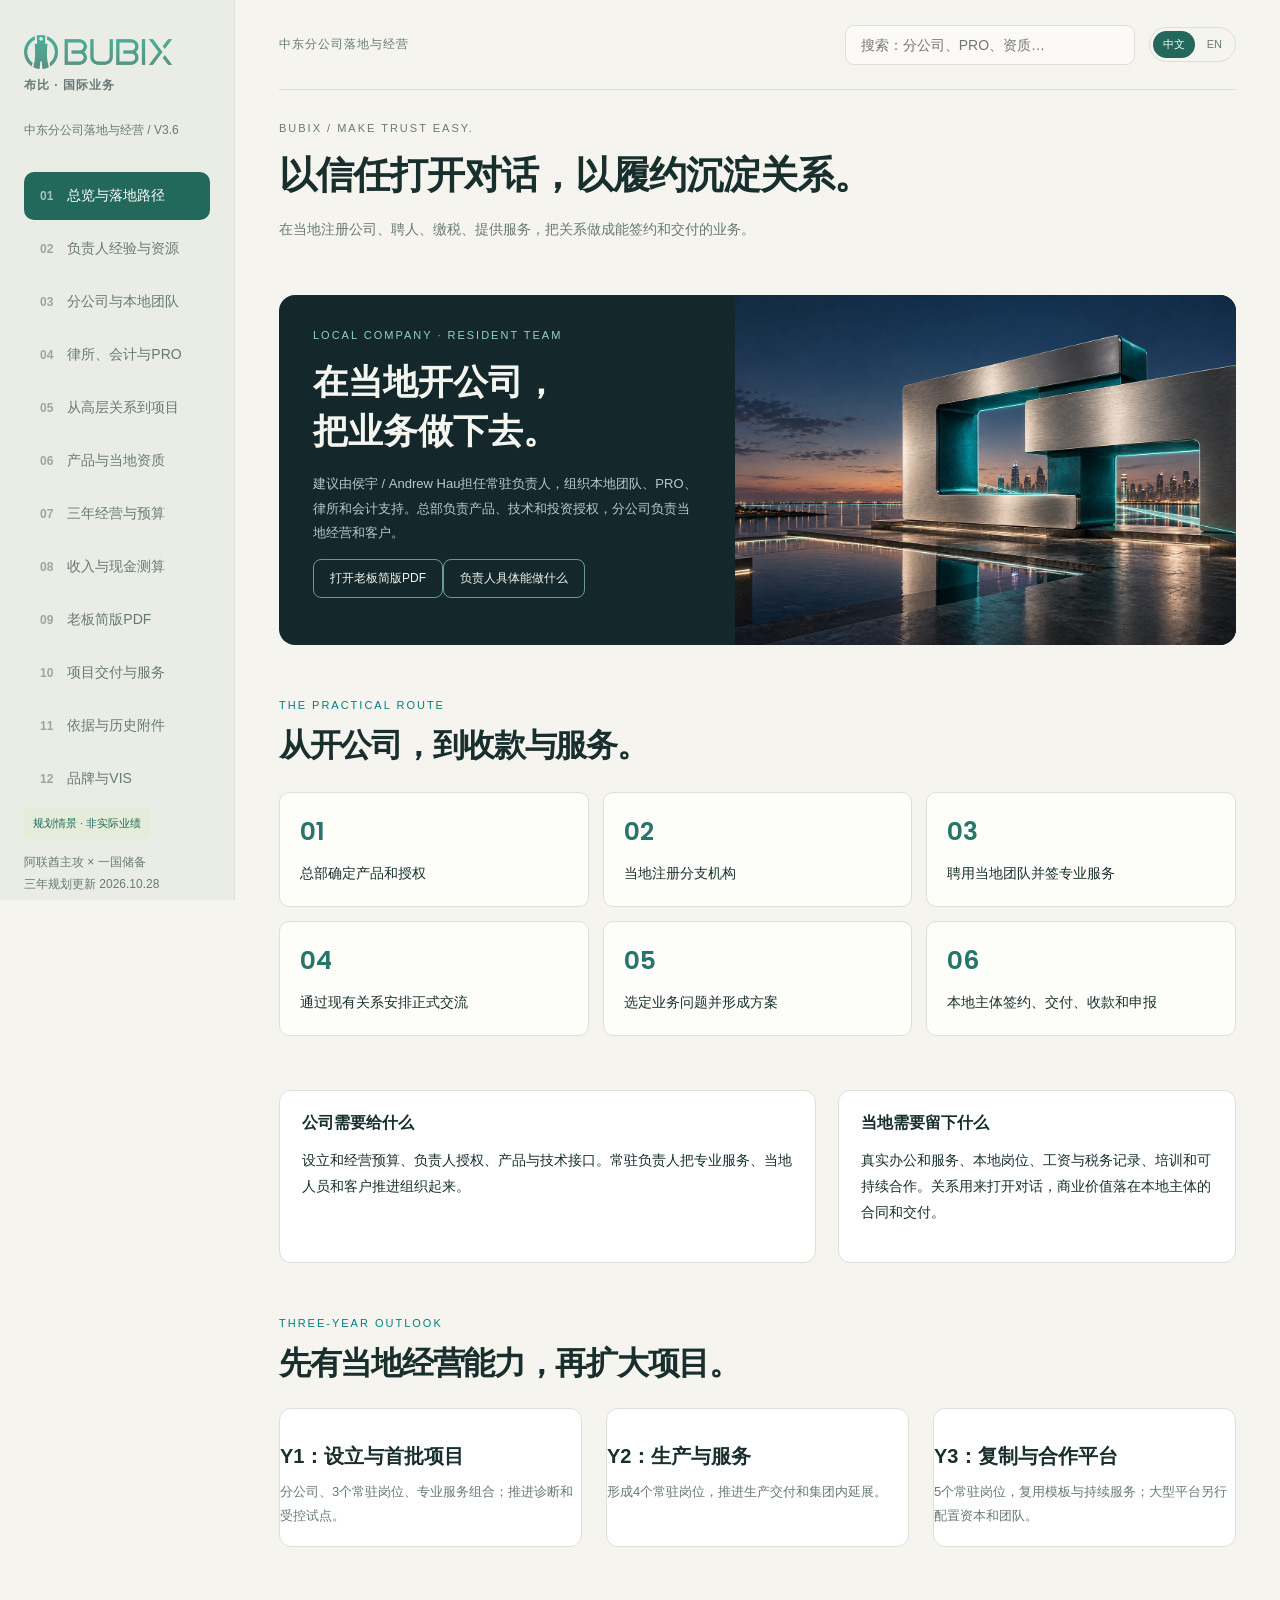
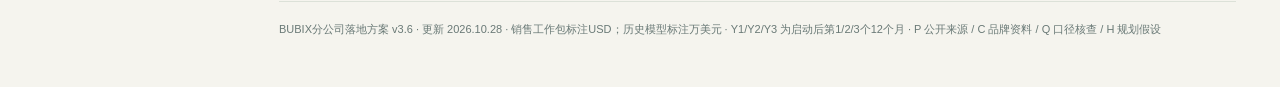
==== commit e4cfd180: "Reframe v3.6 around resident branch operations, candidate experience, professional support and bilin" ====
--- a/index.html
+++ b/index.html
@@ -1,4 +1,4 @@
-<!doctype html><html lang="zh-CN"><head><meta charset="UTF-8"><meta name="viewport" content="width=device-width,initial-scale=1"><title>BUBIX · 中东关系网络与项目经营 / V3.5</title><style>
+<!doctype html><html lang="zh-CN"><head><meta charset="UTF-8"><meta name="viewport" content="width=device-width,initial-scale=1"><title>BUBIX · 中东分公司落地与经营 / V3.6</title><style>
 :root{--bg:#f5f4ee;--ink:#182f2d;--muted:#697976;--green:#22685b;--lime:#d5ef9b;--line:#dce1d8;--white:#fff;--orange:#bd6841}*{box-sizing:border-box}body{margin:0;background:var(--bg);color:var(--ink);font-family:-apple-system,BlinkMacSystemFont,"PingFang SC","Microsoft YaHei",sans-serif;font-size:14px}button,input,select{font:inherit}button,a,select{touch-action:manipulation}button{cursor:pointer}a{color:var(--green)}button:focus-visible,a:focus-visible,input:focus-visible,select:focus-visible{outline:3px solid #b8d378;outline-offset:3px}aside{position:fixed;inset:0 auto 0 0;width:235px;padding:34px 24px;background:#e9ede5;display:flex;flex-direction:column;border-right:1px solid var(--line)}.brand{font-weight:800;font-size:27px;letter-spacing:-1px}.brand span{font-size:12px;letter-spacing:2px;display:block;margin-top:7px;color:var(--muted)}.edition{margin:28px 0;color:var(--muted);font-size:12px}nav button{display:flex;align-items:center;gap:14px;border:0;background:transparent;color:var(--muted);width:100%;padding:14px 16px;text-align:left;border-radius:10px;margin:5px 0}nav button.active{background:var(--green);color:white}nav b{font-size:12px;opacity:.6}.aside-bottom{margin-top:auto;font-size:12px;line-height:1.9;color:var(--muted)}main{margin-left:235px;padding:0 44px 50px;max-width:1580px}header{height:90px;display:flex;align-items:center;justify-content:space-between;border-bottom:1px solid var(--line);gap:20px}.crumb{color:var(--muted);font-size:12px}#search{width:290px;padding:11px 15px;background:#fff9;border:1px solid var(--line);border-radius:9px}h1{font-size:38px;line-height:1.35;letter-spacing:-1px;margin:16px 0}h2{font-size:22px;margin:0 0 16px}h3{font-size:16px;margin:0 0 12px}p{line-height:1.85}.eyebrow{font-size:11px;letter-spacing:2px;text-transform:uppercase;color:var(--muted)}.intro{padding:32px 0 24px}.intro p{color:var(--muted);margin:0;max-width:730px}.badge{display:inline-block;background:#e5edda;padding:5px 9px;border-radius:5px;font-size:11px;color:var(--green)}.hero{background:var(--ink);color:white;border-radius:18px;padding:32px;display:grid;grid-template-columns:1.4fr 1fr;gap:36px}.hero .eyebrow,.hero p{color:#b3c8bd}.hero h2{font-size:28px;max-width:560px;line-height:1.5}.hero .big{font-size:70px;letter-spacing:-3px;color:var(--lime);font-weight:600}.hero .big small{font-size:15px;letter-spacing:0;color:#b3c8bd;margin-left:10px}.hero-split{display:flex;gap:30px;border-top:1px solid #ffffff30;padding-top:16px;margin-top:18px}.hero-split b{font-size:25px;display:block}.hero-split span{font-size:12px;color:#b3c8bd}.btn{border:1px solid var(--line);border-radius:8px;padding:10px 16px;background:white;color:var(--ink);text-decoration:none;display:inline-block}.btn.green{background:var(--lime);border-color:var(--lime)}.grid{display:grid;grid-template-columns:repeat(4,1fr);gap:16px;margin:22px 0}.card{background:white;border:1px solid var(--line);border-radius:12px;padding:22px}.metric{font-size:32px;font-weight:600;margin:12px 0 5px;letter-spacing:-1px}.muted{color:var(--muted);font-size:12px;line-height:1.8}.two{display:grid;grid-template-columns:1.35fr 1fr;gap:22px;margin-top:22px}.row{display:flex;justify-content:space-between;align-items:center;gap:15px}.link{border:0;background:transparent;color:var(--green);padding:0;text-align:left}.entry{padding:17px 0;border-bottom:1px solid var(--line);cursor:pointer;display:block;width:100%;text-align:left;border-width:0 0 1px;background:none;color:var(--ink)}.entry strong{display:block;margin-bottom:6px}.entry:hover{color:var(--green)}.notice{border-left:3px solid #9ab67d;background:#edf1e7;padding:13px 16px;line-height:1.8;font-size:12px;margin:20px 0}.tabs{display:flex;gap:8px;flex-wrap:wrap;margin:20px 0}.tabs button{padding:11px 18px;background:white;border:1px solid var(--line);border-radius:8px}.tabs button.active{background:var(--green);color:white}.tablewrap{overflow:auto}table{width:100%;border-collapse:collapse;font-size:12px;text-align:left}th{background:#edf1e8;color:var(--green);font-weight:600}td,th{padding:12px;border-bottom:1px solid var(--line);line-height:1.7;min-width:90px}article{max-width:850px;font-size:15px}article p{line-height:2}article h2{font-size:18px;margin-top:28px}article table{margin:20px 0}.reader{display:grid;grid-template-columns:220px minmax(0,1fr);gap:28px;margin-top:24px}.toc{max-height:75vh;overflow:auto;position:sticky;top:20px;align-self:start}.toc button{display:block;width:100%;padding:10px;border:0;background:none;text-align:left;color:var(--muted);line-height:1.5;font-size:12px;border-radius:6px}.toc button.active{background:#e4edda;color:var(--green);font-weight:600}.reader-card{background:white;padding:30px;border-radius:12px;border:1px solid var(--line)}.reader-card h1{font-size:26px}.read-controls{display:flex;justify-content:space-between;margin:25px 0;gap:12px}.source{margin-bottom:12px;padding:22px;background:white;border:1px solid var(--line);border-radius:10px}.source p{margin:8px 0}.check{display:flex;gap:14px;padding:18px 0;border-bottom:1px solid var(--line);align-items:start}.check input{accent-color:var(--green);width:20px;height:20px;flex-shrink:0}.check.done span{text-decoration:line-through;color:var(--muted)}progress{width:100%;height:9px;accent-color:var(--green)}svg{width:100%;height:auto;display:block}.chart-months{display:grid;grid-template-columns:repeat(12,1fr);gap:3px}.chart-months button{border:0;background:transparent;font-size:10px;color:var(--muted);padding:8px 0}.chart-months button.active{background:#e7eddf;color:var(--green);border-radius:5px}.legend{font-size:11px;color:var(--muted);display:flex;gap:16px;margin:10px 0}.dot{display:inline-block;width:7px;height:7px;background:var(--green);border-radius:100%;margin-right:6px}.chartdetail{padding:13px;background:#f4f6ef;border-radius:7px;font-size:12px;line-height:1.8}.stress-value{font-size:32px;color:var(--orange);font-weight:600}select{max-width:100%;padding:10px;background:white;border:1px solid var(--line);border-radius:6px}footer{color:var(--muted);font-size:11px;margin-top:35px;border-top:1px solid var(--line);padding-top:20px}.download{display:flex;gap:10px;flex-wrap:wrap}#menu{display:none}.mobile-label{display:none}.search-result{padding:18px;border:1px solid var(--line);background:white;border-radius:9px;margin:12px 0;display:block;width:100%;text-align:left;color:var(--ink)}mark{background:#d5ef9b}dialog{width:min(700px,94vw);border:1px solid var(--line);border-radius:15px;padding:28px;color:var(--ink)}dialog::backdrop{background:#18302db0}@media(max-width:1100px){main{padding:0 25px 35px}.grid{grid-template-columns:repeat(2,1fr)}.two{grid-template-columns:1fr}.reader{grid-template-columns:170px minmax(0,1fr)}}@media(max-width:760px){aside{display:none;z-index:10;box-shadow:0 0 0 100vw #18302d70}aside.open{display:flex}main{margin:0;padding:0 18px 30px}header{height:74px}.crumb{display:none}#search{width:min(280px,75vw)}#menu{display:block;border:0;background:none;font-size:22px}h1{font-size:29px}.hero{grid-template-columns:1fr;padding:24px;gap:15px}.hero .big{font-size:60px}.hero h2{font-size:24px}.grid{gap:10px}.card{padding:16px}.metric{font-size:28px}.reader{display:block}.toc{position:static;max-height:180px;margin-bottom:20px}.reader-card{padding:20px}.reader-card h1{font-size:23px}}@media print{aside,header,.tabs,.read-controls,footer,.toc{display:none}main{margin:0;padding:0}.reader{display:block}.reader-card{border:0}body{background:white}.card{break-inside:avoid}}
 
 html{scroll-behavior:smooth}main,.card,.reader-card,.reader>div,.two>*,.grid>*{min-width:0}article,.source{overflow-wrap:anywhere}.tablewrap{max-width:100%;overscroll-behavior-x:contain}button:disabled{opacity:.45;cursor:default}.skip-link{position:fixed;top:-100px;left:16px;z-index:40;background:white;padding:12px}.skip-link:focus{top:12px}#navClose,#navBackdrop{display:none}.guide-grid{display:grid;grid-template-columns:repeat(2,minmax(0,1fr));gap:16px}.guide-grid details{padding:20px;background:white;border:1px solid var(--line);border-radius:12px}.guide-grid summary{font-weight:600;cursor:pointer;min-height:44px}.guide-grid li{line-height:1.9;margin:8px 0}.mobile-toc{display:none}.version-note{font-size:12px;line-height:1.8;color:var(--muted)}
@@ -14,7 +14,7 @@
 @media(max-width:760px){.world-hero{min-height:620px;margin-top:22px}.world-hero-copy{padding:28px;max-width:none}.world-hero h1{font-size:56px;margin-top:30px}.world-hero-image{object-fit:cover;object-position:64% center}.world-hero-shade{background:linear-gradient(90deg,#081117de,#08111766),linear-gradient(0deg,#08111766,transparent 40%)}.hero-zoom{right:15px;top:15px;font-size:10px;padding:7px 10px}.world-hero .eyebrow{font-size:8px;max-width:180px;line-height:1.8}.hero-concept{font-size:8px;left:28px;right:20px}.world-pair{grid-template-columns:1fr;gap:32px}.world-copy{padding-top:20px}.motion-world{padding:25px 20px;margin:38px 0}.motion-top{align-items:start;flex-wrap:wrap}.motion-top h2{font-size:23px}.motion-toggle{padding:8px 12px}.trust-motion{margin:15px -10px;width:calc(100% + 20px)}.motion-controls{gap:12px}.motion-controls button{font-size:10px}.motion-controls button span{display:block;margin:0 0 8px}.motion-caption h3{font-size:19px}.motion-caption{min-height:125px}.motion-note{line-height:1.8}}
 @media(prefers-reduced-motion:reduce){.frame-one,.frame-two{transition:none}}
 .motion-world[data-mode="0"] .verification-scan,.motion-world[data-mode="2"] .verification-scan{visibility:hidden}
-</style><style>.header-tools{display:flex;align-items:center;gap:14px;min-width:0}.language-links{display:flex;gap:2px;flex-shrink:0;padding:3px;border:1px solid var(--line);border-radius:25px}.language-links a{padding:6px 10px;font-size:11px;line-height:1.3;color:var(--muted);text-decoration:none;border-radius:20px}.language-links a[aria-current=page]{background:var(--green);color:white}header .crumb{font-size:12px}html[lang=en] #nav button{font-size:12px;line-height:1.5}html[lang=en] .section-heading h2{font-size:clamp(24px,2.5vw,34px)}html[lang=en] .dual-story h3{max-width:320px}html[lang=en] .motion-caption h3{white-space:normal;max-width:380px}html[lang=en] .motion-caption{min-height:120px}html[lang=en] .stage-copy{min-height:112px}html[lang=en] .world-hero-copy{max-width:530px}html[lang=en] .world-hero h2{font-size:22px}html[lang=en] .world-hero h2{display:none}html[lang=en] table{font-size:12px}html[lang=en] .v3-report summary{line-height:1.6}html[lang=en] .intro h1{font-size:clamp(30px,3vw,46px);max-width:1000px}html[lang=en] .world-copy h3{font-size:25px}@media(max-width:1000px){header .crumb{display:none}.header-tools{margin-left:auto}html[lang=en] .section-heading h2{font-size:28px}}@media(max-width:760px){.header-tools{flex:1;gap:8px;width:auto}.header-tools #search{width:100%;min-width:0}.language-links a{padding:6px 8px}header{gap:12px}.language-links{gap:0}html[lang=en] .world-hero-copy{padding:28px}html[lang=en] .world-hero p{max-width:235px}html[lang=en] .motion-caption{min-height:160px}html[lang=en] .motion-top h2{font-size:22px}html[lang=en] .stage-copy{min-height:150px}html[lang=en] .section-heading h2{font-size:26px}}</style><link rel="stylesheet" href="assets/sales-v3.5.css"></head><body><a class="skip-link" href="#app">跳至正文</a><button id="navBackdrop" aria-label="关闭导航" tabindex="-1"></button><aside id="sidebar"><button id="navClose" class="btn" aria-label="关闭导航">关闭 ×</button><div class="brand"><img src="assets/official-logo-dark.png" alt="BUBIX"><span>布比 · 国际业务</span></div><div class="edition">中东资源与项目经营 / V3.5</div><nav id="nav"></nav><div class="aside-bottom"><span class="badge">规划情景 · 非实际业绩</span><p>阿联酋主攻 × 一国储备<br>三年规划更新 2026.10.28<br>让每一个目标，都有依据。</p></div></aside><main><header><span class="crumb">中东关系网络与项目经营</span><button id="menu" aria-label="打开导航" aria-controls="sidebar" aria-expanded="false">☰</button><div class="header-tools"><input id="search" type="search" placeholder="搜索手册，例如：资金、交付…" aria-label="全文搜索手册"><nav id="languageLinks" class="language-links" aria-label="页面语言 / Page language"><a href="index.html" lang="zh-CN" data-lang="zh" aria-current="page">中文</a><a href="en.html" lang="en" data-lang="en">EN</a></nav></div></header><div id="app" tabindex="-1"></div><footer>BUBIX销售执行 v3.5 · 更新 2026.10.28 · 销售工作包标注USD；历史模型标注万美元 · Y1/Y2/Y3 为启动后第1/2/3个12个月 · P 公开来源 / C 品牌资料 / Q 口径核查 / H 规划假设</footer></main><dialog id="visualDialog" class="visual-dialog"><div class="row"><p id="visualCaption"></p><button class="btn" id="visualClose" type="button">关闭 ×</button></div><img id="visualLarge" alt=""></dialog><script>const P=[{"title": "BUBIX中东：建设数字信任底座，经营持续服务", "lead": "V3.2 / 中东业务经营方案 · 阿联酋推进机构 × Build & Operate", "paras": ["建议以国家/大型产业平台为主线，以企业应用与经常性服务验证商业化；区域岗位承担资源、方案、签约、回款和运营协同。", "首期投入规划区间为500–1000万美元。“年利润2000–3000万”的币种、利润归属、目标年份及税前税后口径尚未明确，暂按不同条件进行敏感性测算。", "承接v3.1-JD的六项汇报材料；供货主体、平台运营主体和股权收益分别测算。保留原版式与27页汇报形式。"], "headers": [], "rows": [], "note": "M01 p2 / C01 p3 / C02 p6、9；公开阅读版。背景资料原文不公开。"}, {"title": "岗位定位：区域商务经营与联合运营推进", "lead": "围绕1–2个目标国家，打通战略商务资源、商业合同、实际回款与本地运营。", "paras": ["核心职责包括决策层商务拓展、国家级与企业项目谈判、回款推进、本地组织协同及总部决策支持。", "平台、内容与HAA工具服务于商务经营；真实资源、工作语言、项目经验及驻地能力须单独核验。"], "headers": ["责任范围", "落地工作包"], "rows": [["国别经营", "阿联酋主攻；储备国按资源、采购及交付条件评审"], ["双线业务", "A国际产业公链全栈与运营；B资产数字化/可信贸易平台与运营"], ["结果责任", "有效合同、履约收入、实际回款、毛利与贡献归属分别记录"], ["本地协同", "推进机构、合作主体、培训、驻地及总部资源安排"]], "note": "J01岗位职责与任职要求；M01区域经营需求。方案覆盖不等于实际资源或任职资格已验证。"}, {"title": "六项经营决策材料与评审事项", "lead": "保留六项结构，补齐联合运营经济性。", "paras": [], "headers": ["材料", "关键输出", "决策"], "rows": [["1 经营目标", "首年建设/获客；三年条件路径", "是否立项及主攻国"], ["2 年度收入", "供应商收入与运营商收入两张表", "付款主体与收入归属"], ["3 商机与假设", "赞助方、授权、预算、数据、付费意愿", "商机何时进入预测"], ["4 交付与成本", "技术边界、工程人月、本地运营编制", "交付责任与超支承担"], ["5 现金与压力", "分期投入、付款、未达标停投", "投入多少及何时释放"], ["6 目标差距", "利润币种/归属反推、90日行动", "补资源、改价格或调目标"]], "note": "H · 规划假设；非订单、成交报价、财务预测或获批预算。"}, {"title": "材料能证明什么，不能证明什么", "lead": "品牌介绍列示业务定位；财务业绩核验须依据合同、验收和账务记录。", "paras": [], "headers": ["来源", "资料列示要点", "使用边界"], "rows": [["C01 Overview / 2026.02", "连接加密生态与实体经济；40+产品、150+专利", "资料列示；数量未经独立核验"], ["C02 DTI / 2026.03", "建设＋运营；140+专利、120+客户、10+世界500强", "资料列示；专利口径与C01不一致"], ["M01 业务需求背景", "国际业务与区域推进方向", "背景资料原文不公开；国别、合同与验收状态待专项核验"], ["P01 官网核心技术", "自主链、合约、隐私、DID、抗量子、Agentic AI", "技术定位，不能替代性能测试或产品成熟度"], ["历史营收/批准预算", "仍未取得一手财务证明", "不引用9608.65万元作为已证实2023营收"]], "note": "来源类别与公开链接见files/source-register.json。背景资料不附原文；引用不代表独立核验完成。"}, {"title": "品牌使命：连接加密生态与实体经济", "lead": "Bridging crypto ecosystems with real economies.", "paras": ["品牌使命的商业表达：让组织之间的身份、权利、数据与交易，可以被共同验证，并在明确规则下协作。", "业务价值：缩短凭证核验、减少多方对账、明确资产权利记录、约束AI代理的权限和操作追踪。具体收益必须来自试点前后测量。", "品牌主张建议：VALUE, IN CLEAR VIEW. 让价值有据可查。延续CORE双构件，表现连接、验证、协同完成。", "“国家级”用于项目范围和合作层级；未经证明，不对外声称国家所有、政府担保、全球仅两国具备能力。"], "headers": [], "rows": [], "note": "C01 p2–5；P01官网；品牌文案为H建议，非正式品牌口号。"}, {"title": "六项技术，转为四类购买理由", "lead": "官网与国际材料分类略有差异，按客户价值组织。", "paras": [], "headers": ["能力组", "解决什么", "可验证交付"], "rows": [["自主链＋智能合约", "多方共享规则与业务状态", "节点配置、权限矩阵、合约测试及日志"], ["DID＋隐私计算", "定义数据访问与业务操作权限", "凭证签发/撤销/验证与权限测试"], ["可信数据＋Agentic AI", "AI使用有来源的数据，在授权内执行", "数据来源、代理身份、批准记录、操作审计"], ["安全与抗量子研究", "减少基础设施长期迁移风险", "现有算法、支持范围与独立测试；研究与量产分开"]], "note": "P01 https://www.bubi.cn/core-tech；C01 p4–5。以上是验收设计，不声称已通过测试。"}, {"title": "双线业务：产业公链与资产/贸易应用", "lead": "两条业务线各有购买方、交付与运营责任；底座可复用，收入不重复计量。", "paras": ["一期范围以软件、治理、集成与持续运营为主，不涉及默认硬件承包。硬件和基础云采购须另列主体、范围与报价。", "国家一期250万美元实施费仅对应既定软件工作包，不代表全国数字基础设施总价；500–1000万美元投入仍须明确出资主体与用途。"], "headers": ["业务线", "买方与交付", "收入与验收"], "rows": [["A 国际产业公链", "本地授权运营主体/战略集团；全栈底座、节点治理、工具、接口与生态接入", "实施＋支持＋约定运营服务；按SOW与运营交接验收"], ["B 资产数字化/可信贸易", "产业、资产及贸易机构；权利/凭证记录、跨组织工作流与对账", "付费方案＋实施/订阅＋包外用量；按权利/数据流程与业务验收"], ["RWA＋AI价值层", "RWA对应资产与权利流程；AI对应授权、数据和操作追踪", "收费须对应独立权益，不以传播主题直接增加收入"]], "note": "J01职责3–4；C01/C02产品与运营模式。合同权利、许可、数据及支持条件须按实际项目确定。"}, {"title": "四本账：杜绝把生态规模写成BUBIX收入", "lead": "首年供货营收与本地平台收入可能存在内部交易。", "paras": [], "headers": ["主体/层级", "可计量指标", "必须隔离的项目"], "rows": [["BUBIX供货主体", "履约收入、成本、回款、应收", "当地客户流水不自动归属供货方"], ["本地运营主体/JV", "第三方服务收入、运营成本、现金", "向BUBIX采购是成本/资产，不是额外生态收入"], ["股东经济利益", "约定分红或收益权、投资额", "股比×利润只是敏感性，不等于可分配现金"], ["网络生态", "资产面值、交易额、节点数、活跃客户", "资产规模、币价、市值和融资额均不等于营收"]], "note": "H核算框架；是否合并、资本化、确认分红或权益法，待实际合同与财务判断。"}, {"title": "首年供货基线：363.75万美元是一种合同组合", "lead": "这是v3.1-JD可复算的供应商口径，不代表中东平台全部收入。", "paras": ["目标组合回款425万、税前区域贡献20.28万；未计总部所有费用、税费及资本成本。", "合同数量、价格、签约月、验收和付款均为拟定。国家一期不签时，首年供货收入降至176.25万，贡献为负。"], "headers": ["项目", "签约金额", "首年确认收入"], "rows": [["2个前置方案", "30", "30"], ["2个企业平台含支持", "170", "146.25"], ["1个国家一期含支持", "280", "187.5"], ["合计 / 万美元", "480", "363.75"]], "note": "H-SUP；逐月供货模型与67项算术检查由独立文件提供。项目数量、报价和排期均为规划假设。"}, {"title": "平台运营收入：按付费账户和计费事件拟定", "lead": "以下均为全年等效付费量，避免把年末客户数乘全年价格。", "paras": [], "headers": ["收入项", "Y1假设", "Y2假设", "Y3假设"], "rows": [["BaaS/节点服务", "10户×6万＝60万", "30户×8万＝240万", "48户×10万＝480万"], ["凭证/API增量用量", "50万次×$0.20＝10万", "300万次×$0.20＝60万", "1000万次×$0.20＝200万"], ["应用工作流", "8项×5万＝40万", "15项×8万＝120万", "20项×10万＝200万"], ["AI租户附加服务", "6户×2.5万＝15万", "15户×4万＝60万", "24户×5万＝120万"], ["平台外部收入 / 万美元", "125", "480", "1000"]], "note": "H-OP01；用量仅计算订阅包外事件；工作流与AI服务不重复收同一权益。所有数量和定价未经客户验证。"}, {"title": "平台经济性：首年建设，后续放量仍需条件", "lead": "单位万美元；这是全费用化的经营测算，不是审计利润预测。", "paras": ["初期280万对应向BUBIX采购一项底座包的规划额，作为运营方成本；供应商确认时点与付款可不同。此处不与上一页供货营收相加。", "若会计上资本化，则须重做摊销、减值和现金表；不能因资本化而宣称商业回报更好。"], "headers": ["项目", "Y1", "Y2", "Y3"], "rows": [["外部服务收入", "125", "480", "1000"], ["可变交付/渠道成本45%", "56.25", "216", "450"], ["固定运营费用", "120", "200", "250"], ["初期技术采购全额费用化", "280", "0", "0"], ["规划税前贡献", "-331.25", "64", "300"]], "note": "H-OP02；不含税、融资、超范围改造及额外牌照资本；Y2/Y3均为条件阶段，不保证按公历发生。"}, {"title": "运营模型的成本依据与替换条件", "lead": "45%是报价前的规划占位，不是布比历史毛利率。", "paras": [], "headers": ["成本", "假设构成", "替换依据"], "rows": [["变动成本45%", "云/用量10%＋交付支持20%＋渠道/生态15%", "云账单、人员工时、第三方费率和伙伴协议"], ["Y1固定费120万", "团队60、伙伴/法律20、差旅15、内容活动15、行政10", "岗位报价、服务合同、雇佣与办公方案"], ["Y2固定费200万", "团队110、伙伴/法律25、差旅20、市场25、行政20", "付费客户、服务等级与本地组织"], ["Y3固定费250万", "团队140、伙伴/法律30、差旅25、市场30、行政25", "实际支持负荷与续费质量"], ["技术采购280万", "国家一期250＋年度支持30，规划全额费用化", "详细SOW、支持期及公允交易条款"]], "note": "H-OP03；团队固定职责与按收入计提的增量交付职责需工时隔离，防止重复预算。"}, {"title": "年利润“两三千万”：先确认三个口径", "lead": "Q01口径核查：利润目标的币种、归属主体、实现年份及税前税后口径尚未明确。", "paras": [], "headers": ["解释", "所需平台年收入 / 百万美元", "说明"], "rows": [["2000–3000万元人民币；平台利润", "9.52–14.29", "假设汇率7人民币/美元、税前利润率30%"], ["2000–3000万美元；平台利润", "66.67–100.00", "同为30%利润率"], ["人民币目标归BUBIX；经济份额30%", "31.75–47.62", "目标先除30%份额，再除30%利润率"], ["美元目标归BUBIX；经济份额30%", "222.22–333.33", "不代表已约定股比或已可分配利润"]], "note": "Q01口径核查 / H-REV；汇率7仅情景换算，不是实时汇率。若目标为净利润，须另加税费和融资桥接；30%为假设。"}, {"title": "目标差距：1000万美元运营收入仍非万能答案", "lead": "Y3条件路径税前贡献300万美元；与利润愿景须同口径比较。", "paras": ["平台300万美元税前贡献，按假设汇率7折合2100万元人民币：仅接近“平台人民币税前利润”解释的下沿。", "若BUBIX经济份额只有30%，相应示意利益为90万美元，即630万元人民币；不是公司合并营收，也不是可立即分红。", "若愿景是平台年利润2000万美元，1000万美元收入路径明显不足；需收入至少6667万美元（30%利润率假设）。", "因此汇报应同时展示首年落地指标与成熟期经营条件；不能用首年合同体量论证成熟平台利润，更不能用代币市值填补缺口。"], "headers": [], "rows": [], "note": "H-REV；经济份额示意不替代合并、权益法或分红会计。"}, {"title": "500–1000万美元：先作为候选资本包，不是费用预算", "lead": "中央示意750万美元；出资人、期限和用途仍需决策程序确认。", "paras": [], "headers": ["资金用途", "规划额度 / 万美元", "释放条件"], "rows": [["一期技术采购", "280", "SOW、权属、验收与付款结构明确"], ["首年固定运营费用", "120", "岗位分期到岗、月度成本核对"], ["变量成本及收款周转", "100", "订单/用量/应收账期触发；不是额外利润费用"], ["本地接入与追加范围储备", "100", "独立变更单，不预先认作已支出"], ["限制性资金/设立相关预留", "50", "待当地专业报价；不足时增资重批"], ["未分配流动性缓冲", "100", "压力测算及董事会授权"], ["总额", "750", "资金安排与利润表不能相加"]], "note": "M01投入区间；H-CAP分配。1000万也不是许可资本充分性保证；此表不是总部批准承诺。"}, {"title": "分三道门放款：用采购与用量验证替代一次性押注", "lead": "500–1000万规模只在投资路径明晰后进入审批。", "paras": [], "headers": ["阶段", "建议累计释放上限", "验收/停止条件"], "rows": [["0–90日资源验证", "实际预算待核定；50万仅为原测算占位", "资源盘点、需求与采购路径明确后，按最小验证工作包审批"], ["采购与一期实施", "350万美元", "明确买方/出资人、签约付款、技术SOW、运营主体和责任"], ["平台上线与扩展", "750万美元中央情景", "验收、付费用量、续费与单位贡献达阈值；逐月审批"], ["条件失效", "停止新增承诺", "无授权、预算未落地、用量低于阈值，缩范围或暂停"]], "note": "H-CAP；累计额度非新增相加；首期采购预付、沉没成本与退出成本需逐合同复核。"}, {"title": "现金与压力：资本包要能覆盖亏损和延迟", "lead": "运营方简化测试：所有收入当年收现、费用当年支付，不含新增资产。", "paras": [], "headers": ["运营Y1压力", "税前贡献 / 万美元", "含义"], "rows": [["基准：125收入、45%变动率", "-331.25", "280技术采购已全额计成本"], ["收入/付费量减半，固定费不变", "-365.625", "收入62.5，变动成本同步下降"], ["固定费与技术采购超支20%", "-411.25", "额外80成本；其他不变"], ["年内收入仅收回50%", "现金净流出393.75", "利润不因晚收而改善；期末应收62.5"], ["750万全额可用的基准年末余额", "418.75", "仅简化现金余额，未扣预留/受限资金及额外资产"]], "note": "H-CASH；不是月度峰值缺口。正式放款须13周滚动现金表，供应商140万周转不再直接叠加至此资本包。"}, {"title": "供应商与平台之间：用关联交易桥接避免重复计算", "lead": "同一份280万采购，不应同时当作生态新增收入和可自由支配现金。", "paras": ["供应商模型中的国家一期合同280万，首年按里程碑确认187.5万；运营方示意将整个采购280万作为初始建设支出，时间口径不同。", "若国家一期的买方就是本地运营主体，需按同一合同对齐供应方收入、运营方资产/成本、付款与应付；本版不编造合并报表。", "两家企业的实施合同是否由BUBIX直接签、还是由JV转售，也须明确；收入总额/净额取决于实际职责，不能把两套模型简单相加。", "股比分成仅用于敏感性。服务费、股息、投资回收、代币权益需各有合同与结算规则。"], "headers": [], "rows": [], "note": "H-ENTITY；财务负责人需形成法人结构图、关联交易清单与抵销表。"}, {"title": "商机开发：先找授权和预算，再谈国家级叙事", "lead": "战略商务渠道形成接洽入口；付款主体和采购程序决定项目可执行性。", "paras": [], "headers": ["路径", "优先识别", "形成的证据"], "rows": [["政府/授权运营商", "项目赞助方、采购机构、出资方、主管部门", "授权范围、采购计划、预算路径"], ["大型产业/家族集团", "业务单元、资产/数据所有人、财务负责人", "场景、成本基线、付费意向"], ["本地系统集成/咨询伙伴", "真实业绩、交付能力、客户授权", "合作边界、费用与可追溯工作成果"], ["生态伙伴", "银行、资产服务、身份/数据提供方", "接口、责任、必要资格与接入条件"]], "note": "H-GTM；不将王室/家族接触视为政府授权；报酬对应合法可审计工作成果，不为不当影响采购付费。"}, {"title": "90日行动：从资源核实到可采购方案", "lead": "先盘点资源、确认可行性，再进入受控资料披露、商业提案与签约推进。", "paras": ["启动预算根据人员、差旅、方案验证与外部服务的实际工作包核定；原50万美元不直接作为90日预算建议。"], "headers": ["时间", "重点动作", "验收物"], "rows": [["D1–15", "主攻/储备国资源与授权路径核实；安排总部协同", "资源关系图、沟通记录、国别筛选结论"], ["D16–30", "确认A/B业务线购买方、问题与预算路径", "2条业务价值链、需求备忘录、资料披露范围"], ["D31–60", "形成范围、报价、验收、付款与运营合作条件", "商业提案、SOW、合作条款、交付与培训排期"], ["D61–90", "采购、合同及回款推进；复核投资和本地组织", "有依据的项目预测、合同/首款进度、进入或降档决议"], ["持续", "周商机/现金、月情报/运营/总部决策复盘", "阶段台账、13周资金安排、风险与决策关闭记录"]], "note": "J01职责1–7；M01推进需求。工作节点为规划，不代表已有授权、客户预算或订单。"}, {"title": "HAA：业务确认、AI辅助与专业复核", "lead": "HAA作业机制：业务确认、AI辅助准备、专业复核与商务推进。", "paras": ["HAA属于销售作业机制；Agentic AI属于待验证产品能力，两者不互相证明收费需求或实际收入。"], "headers": ["环节", "工作方式", "检查点"], "rows": [["业务确认", "区域代表确认买方问题、资源与披露权限", "不将联系人名单当成交能力"], ["AI", "检索公开政策、整理授权资料、制作情景模型和提案", "每项事实带来源；敏感材料不进入未授权第三方"], ["专业复核", "产品/商务复核事实、价格、条款并业务沟通", "客户确认问题、范围和下一步"], ["反馈", "会议纪要进入假设登记与商机阶段", "来源日期、责任人、变更原因可追溯"]], "note": "M01 p2；工作流为H建议。AI输出不能替代客户预算、法律判断和技术验收。"}, {"title": "传播：从RWA＋AI话题，进入付费场景", "lead": "主线：每一项价值，都能追溯到权利、数据和真实使用。", "paras": [], "headers": ["内容产品", "传播渠道建议", "转化动作"], "rows": [["90秒价值故事", "LinkedIn、定向邮件、闭门会", "预约业务诊断；不承诺币价收益"], ["5分钟可验证演示", "客户会议、伙伴渠道、技术社区", "试点范围与验收协议"], ["场景证据卡", "LinkedIn/X及行业媒体访谈", "查看来源与试点方法"], ["联合运营案例", "经授权的客户/伙伴联合内容", "邀请采购/技术/财务共评"], ["明星与大型曝光", "暂不纳入进入期必需投入", "有本地付费案例后评估；曝光不替代授权与采购"]], "note": "H-MKT；渠道为测试建议，不声称已获媒体或明星合作。首年内容活动15万在固定费内，不另叠加。"}, {"title": "VIS延续CORE：让技术结构成为品牌语言", "lead": "双构件：组织相连；负形窗口：价值可见；接合动作：规则生效。", "paras": ["保留成熟金融科技气质：石墨、矿物青、银灰；平面主标使用单色/双色版本，金属3D只用于主视觉与空间。", "战略传播主图突出“建设—运营—价值”，面向采购的物料突出范围、验收、责任，面向技术的物料突出结构与测试证据。", "三类证据状态：资料陈述／客户验证结果／规划假设。未取得指标的海报不使用虚构提效百分比。", "视觉应用沿用VI手册和印刷规格；新增RWA/AI场景只扩展信息层级，不把“已验证”图形用于尚未测试的能力。"], "headers": [], "rows": [], "note": "H-VI；既有VI包独立保留，v3.2为经营与内容迭代，新增生产级视觉资产须另行设计与验收。"}, {"title": "传播前纠正三种容易误导的叙述", "lead": "把雄心与证据并列，保留高端品牌的可信度。", "paras": [], "headers": ["原材料风险表述", "对外可用方向", "验证要求"], "rows": [["代币就像公司股权", "说明具体权利、责任、用途与风险", "不把营销类比当法律权利；逐类、逐辖区判断"], ["全球只有中美可交付主权链", "具备自主技术与跨境基础设施经验的资料陈述", "“唯一/独家”须采购文件及独立证据"], ["跨国部署进展与经营成果", "逐项目区分部署、上线、付费、验收与持续运营", "部署状态不等于盈利；国别、合同与验收材料待核验"], ["150+与140+专利", "暂不统一为单一已核验数量", "核对授权/申请、集团/主体、有效日与地域"]], "note": "C01/C02/M01；P03 VARA指南仅支持按代币特征及权利义务分类的原则，不代表覆盖全部阿联酋辖区或本项目许可结论。"}, {"title": "三年路径的升级条件：从项目到可持续平台", "lead": "Y2/Y3是经营阶段；若需求或许可未形成，时间顺延。", "paras": [], "headers": ["阶段", "关键条件", "不达标动作"], "rows": [["建设与验证", "授权运营主体、可计费产品、首批付费客户、验收", "缩范围并保留现金；不追求虚假全国覆盖"], ["平台增长", "实际续费、净增客户、可核对计费事件、单位贡献为正", "先修复价格和交付成本，再扩招"], ["成熟运营", "48全年等效BaaS客户、1000万增量事件等Y3假设实现", "未达量则重算，不用代币估值填补利润"], ["投资追加", "财务口径清晰、现金回收路径明确、治理与退出条款", "董事会重新批准投资额度"]], "note": "H-ROAD；年末客户数若大于全年等效客户数，不能混用以放大当年收入。"}, {"title": "外部体量参照：只能说明可能性，不能替代订单", "lead": "Zetrix AI年报展示成熟平台相关业务的规模，但与BUBIX不等同。", "paras": ["Zetrix AI Berhad 2025年报附注31列示：区块链及AI相关服务收入2025年为RM643.542百万，2024年为RM362.778百万。", "这是上市集团的混合业务类别，非BUBIX收入、非某一个国家项目收入，也非利润；不按该规模直接给中东新机构定目标。", "适当用途：说明“建设＋运营”可形成不同于单次软件项目的收入结构。BUBIX可获得多少，仍取决于客户合同、运营使用和利益归属。", "过往实际营收未核验的情况下，汇报应使用经营范围、工作包、客户量与资金约束论证，不以未证实的2023财务数字作倍数锚。"], "headers": [], "rows": [], "note": "P02 https://www.insage.com.my/interactiveAR/ZETRIX/interactiveAR2025/262/ ；财报印刷页261，附注31。"}, {"title": "经营决议建议：分阶段验证与条件审批", "lead": "六项材料齐备；后续以正式条款替换规划假设。", "paras": ["确认主攻与储备国筛选原则、区域职责和总部支持；90日验证预算按实际工作包另行评审，50万美元仅保留为原模型占位。", "明确500–1000万美元的出资主体、建设范围与投入周期；在签约和责任边界明确后决定是否进入后续放款。", "确认“两三千万”币种、税前/税后、平台/BUBIX归属与目标年份，再选用对应利润反推方案。", "报告体系包含27页经营方案、网页版、运营模型、来源登记与算术核验。资料陈述与规划假设分开记录。"], "headers": [], "rows": [], "note": "公开阅读版 / 2026.10.26。可验证指计算可复算、来源可定位；不等于客户意愿与经营成果已经被验证。"}];const REVIEW={"date": "2026-10-28", "conclusion": "经营方向匹配；需将区域首席商务经营责任落实为资源、采购、签约、回款与联合运营闭环。", "scope": "战略规划匹配：八条资源路径可触达；三年愿景统领，12–24个月首轮推进，关系、客户日历、技术作业和资金安排分别建模。", "items": [{"id": "R01", "requirement": "负责1–2个目标国家，推进国家级数字信任合作", "source": "J01 职责1；M01 区域推进需求", "current": "阿联酋四个核心入口主攻；沙特战略关系作为第二国储备。", "gap": "两国采用不同产品、组织成本和推进节奏，避免资源同时铺开。", "action": "阿联酋四核心入口主攻，沙特战略关系培育；首年进入与共识，次年生产落地，第三年复制及平台合作。", "deliverable": "国别进入备忘录、预算主体及授权关系图", "owner": "区域业务牵头；战略与财务评审", "gate": "主攻国形成有效赞助方及采购路径；储备国有可核实接洽渠道"}, {"id": "R02", "requirement": "触达头部企业、家族及政府商务决策层，主导谈判签约", "source": "J01 职责2；M01 战略商务资源需求", "current": "已列政府、集团及本地伙伴渠道", "gap": "联系人清单未转化为决策、采购与付款路径", "action": "逐项登记可验证引荐关系、决策权限、采购组织、付款主体、业务问题和约定下一步；引荐不等于授权。", "deliverable": "资源盘点表、决策链图、会议纪要及商业谈判记录", "owner": "区域业务牵头；总部商务支持", "gate": "接洽与会议可核实；授权和预算路径可解释，不编造真实资源"}, {"id": "R03", "requirement": "国际产业公链全栈技术服务与联合运营", "source": "J01 职责3第一线；C02建设运营模式", "current": "底座建设和持续运营已覆盖", "gap": "产品层级与业务线混列，容易被理解为纯软件项目", "action": "单列A线：本地战略合作主体→有边界的一期软件与治理→节点及应用生态接入→持续运营计费。", "deliverable": "A线商业架构、SOW、治理方案、收费与运营协议框架", "owner": "区域业务＋架构＋运营协同", "gate": "节点、权限、升级、服务等级、验收与运营计费责任明确"}, {"id": "R04", "requirement": "现实资产数字化、跨境可信贸易平台建设与持续运营", "source": "J01 职责3第二线及职责4", "current": "RWA、可信贸易、身份与AI能力已列示", "gap": "缺少与独立购买方及商业合同的对应", "action": "单列B线：头部产业/贸易机构→权利与凭证工作流→付费实施与服务→按增量计费事件运营；与A线可共底座，但采购及收入分别记录。", "deliverable": "B线买方价值图、数据/权利流程、试点与生产合同边界", "owner": "区域业务＋产品＋行业方案", "gate": "买方问题、付费权益、数据权限和验收基线得到确认"}, {"id": "R05", "requirement": "国家级数字信任基础设施建设不涉及硬件", "source": "J01 职责3", "current": "一期节点及接口数量有边界", "gap": "500–1000万“基础设施投入”容易被误解为硬件承包或全额BUBIX投入", "action": "明确本方案为软件、治理、集成和持续运营；硬件与基础云资源采购另列责任主体及报价，不纳入默认交付范围。", "deliverable": "范围边界表与排除项、责任分配表", "owner": "架构＋项目管理＋商务", "gate": "合同范围、外部采购与容量假设一致"}, {"id": "R06", "requirement": "以实际回款为核心，对区域业绩结果负责", "source": "J01 职责5", "current": "合同、收入、回款已分账", "gap": "尚缺与岗位考核相连的完整阶段台账", "action": "按授权需求→预算路径→正式报价→有效合同→验收/开票→实际回款管理；各阶段分别记录金额、币种、日期与责任。", "deliverable": "区域商机台账、合同回款桥接表、逾期应收行动表", "owner": "区域业务对回款推进负责；财务确认口径", "gate": "按实际生效合同、验收和收款记录经营结果；当前三年企业模型与历史大平台槽位分开。"}, {"id": "R07", "requirement": "本地自主组织搭建运营及培训，协调当地伙伴", "source": "J01 职责6；M01阿联酋推进机构", "current": "固定费用与本地伙伴已有占位", "gap": "缺少机构职责、驻地节奏和总部支援安排", "action": "明确常驻或按项目驻地安排、工作语言、商务/方案/交付/财务责任、培训与总部资源排期；组织规模随合同和服务负荷释放。", "deliverable": "机构职责图、驻地与差旅计划、总部支持及培训排期", "owner": "区域业务＋总部组织/交付协同", "gate": "职责和资源排期获确认后再承诺项目交付与本地服务"}, {"id": "R08", "requirement": "以合资公司开展本地运营与长期分润", "source": "J01 职责6；C02联合运营", "current": "供应商与平台四本账已有区分", "gap": "股比示意未形成可谈的运营合作条件", "action": "形成合作条款清单：出资、股权/控制、知识产权、采购、运营责任、收入扣项、服务分成、审计、结算和退出；30%仅为敏感性参数。", "deliverable": "本地运营合作条款清单、服务与分成结算框架", "owner": "区域业务协调；总部投资/财务/法务评审", "gate": "经济归属、结算依据与责任可执行；股息与服务收入分别核算"}, {"id": "R09", "requirement": "政策及竞争情报支持国际战略和业务决策", "source": "J01 职责7", "current": "已提及公开检索和政策研究", "gap": "缺少固定情报产品与决策反馈", "action": "建立周度商机/政策变化简报、月度竞品与伙伴图谱；每条记录来源、日期、业务影响、建议动作与决策结果。", "deliverable": "国别简报、竞品报价/范围对照、总部决策议题表", "owner": "区域业务牵头；方案与战略复核", "gate": "情报应改变进入顺序、报价、范围或资源配置，不以资讯数量代替价值"}, {"id": "R10", "requirement": "将底层技术价值转译成高层可理解的RWA＋AI叙事", "source": "J01 职责4及任职要求1/4；M01价值传播需求", "current": "品牌、内容及证据卡已有安排", "gap": "缺少针对决策、采购和技术的分层材料组合", "action": "形成90秒价值叙事、5分钟场景演示、技术证据附件、商业与运营方案；每项能力关联买方结果、测量方法与验收条件。", "deliverable": "决策层简报、演示脚本、价值测量卡、商务提案模板", "owner": "区域业务＋产品＋品牌内容协同", "gate": "RWA/AI主题须对应真实可交付场景，传播投入服务于采购推进"}, {"id": "R11", "requirement": "资源盘点→可行性确认→分级资料与深入沟通", "source": "M01推进节奏", "current": "12–24个月主推进周期与三年愿景；Y1固定配置272,400美元，含15%预留313,260美元。", "gap": "客户延期、假日、出访、返工与团队负荷需要留出缓冲。", "action": "前两个月熟悉与关系经营；M3–4议题会；M5–8诊断；M9–12受控试点；Y2推进生产；Y3复制。", "deliverable": "资源核实记录、需求备忘录、分级材料目录、验证预算", "owner": "区域业务＋资料授权与财务审批", "gate": "每季度滚动复盘，整体延后6个月时切换压力模型；首季度资源包含在年度预算内。"}, {"id": "R12", "requirement": "HAA销售作业与可验证、可溯源表达", "source": "M01 HAA及价值传播需求", "current": "业务确认、AI辅助、专业复核已覆盖", "gap": "销售作业AI与收费AI产品仍可能混为收入依据", "action": "HAA作为销售准备与复核机制；Agentic AI产品仅在买方需求、产品范围和收费条件成立时纳入合同。", "deliverable": "HAA作业模板、来源/假设登记、产品验证清单", "owner": "区域业务＋产品技术复核", "gate": "AI生成内容不替代授权、预算、性能测试或客户验收"}, {"id": "R13", "requirement": "英语沟通、跨文化表达、大客户/国家项目经验与长期出差", "source": "J01任职要求1–6", "current": "四个企业/生态入口与四条战略关系路径均可触达；以时间、组织投入和可交付方案推进。", "gap": "把关系能力转化为英语商务材料、跨文化协调、项目工作组与驻地排期。", "action": "按每月20个工作日的规划样例安排关系、准备、协调及缓冲；保留客户排期和差旅余量，技术作业量不替代完整商务周期。", "deliverable": "资源与能力验证清单、驻地安排、岗位授权与支持条件", "owner": "岗位授权及组织评审程序", "gate": "进入执行阶段时落实岗位授权、售前支持、差旅资源和驻地安排。"}, {"id": "R14", "requirement": "贡献、业绩与激励形成一致口径", "source": "M01贡献与回报原则；J01回款导向", "current": "经营贡献与回款模型已有定义", "gap": "岗位贡献归属与激励触发尚未界定", "action": "对获客、签约、回款、交付毛利及长期运营贡献设置归属记录；激励触发、扣项、确认时点与离任后结算另行约定，不预设费率。", "deliverable": "区域业绩归属及激励口径框架", "owner": "区域业务＋组织＋财务评审", "gate": "激励依据可核实经营结果，生态流水或代币估值不替代已实现贡献"}]};const M={
+</style><style>.header-tools{display:flex;align-items:center;gap:14px;min-width:0}.language-links{display:flex;gap:2px;flex-shrink:0;padding:3px;border:1px solid var(--line);border-radius:25px}.language-links a{padding:6px 10px;font-size:11px;line-height:1.3;color:var(--muted);text-decoration:none;border-radius:20px}.language-links a[aria-current=page]{background:var(--green);color:white}header .crumb{font-size:12px}html[lang=en] #nav button{font-size:12px;line-height:1.5}html[lang=en] .section-heading h2{font-size:clamp(24px,2.5vw,34px)}html[lang=en] .dual-story h3{max-width:320px}html[lang=en] .motion-caption h3{white-space:normal;max-width:380px}html[lang=en] .motion-caption{min-height:120px}html[lang=en] .stage-copy{min-height:112px}html[lang=en] .world-hero-copy{max-width:530px}html[lang=en] .world-hero h2{font-size:22px}html[lang=en] .world-hero h2{display:none}html[lang=en] table{font-size:12px}html[lang=en] .v3-report summary{line-height:1.6}html[lang=en] .intro h1{font-size:clamp(30px,3vw,46px);max-width:1000px}html[lang=en] .world-copy h3{font-size:25px}@media(max-width:1000px){header .crumb{display:none}.header-tools{margin-left:auto}html[lang=en] .section-heading h2{font-size:28px}}@media(max-width:760px){.header-tools{flex:1;gap:8px;width:auto}.header-tools #search{width:100%;min-width:0}.language-links a{padding:6px 8px}header{gap:12px}.language-links{gap:0}html[lang=en] .world-hero-copy{padding:28px}html[lang=en] .world-hero p{max-width:235px}html[lang=en] .motion-caption{min-height:160px}html[lang=en] .motion-top h2{font-size:22px}html[lang=en] .stage-copy{min-height:150px}html[lang=en] .section-heading h2{font-size:26px}}</style><link rel="stylesheet" href="assets/sales-v3.6.css"></head><body><a class="skip-link" href="#app">跳至正文</a><button id="navBackdrop" aria-label="关闭导航" tabindex="-1"></button><aside id="sidebar"><button id="navClose" class="btn" aria-label="关闭导航">关闭 ×</button><div class="brand"><img src="assets/official-logo-dark.png" alt="BUBIX"><span>布比 · 国际业务</span></div><div class="edition">中东分公司落地与经营 / V3.6</div><nav id="nav"></nav><div class="aside-bottom"><span class="badge">规划情景 · 非实际业绩</span><p>阿联酋主攻 × 一国储备<br>三年规划更新 2026.10.28<br>让每一个目标，都有依据。</p></div></aside><main><header><span class="crumb">中东分公司落地与经营</span><button id="menu" aria-label="打开导航" aria-controls="sidebar" aria-expanded="false">☰</button><div class="header-tools"><input id="search" type="search" placeholder="搜索：分公司、PRO、资质…" aria-label="全文搜索手册"><nav id="languageLinks" class="language-links" aria-label="页面语言 / Page language"><a href="index.html" lang="zh-CN" data-lang="zh" aria-current="page">中文</a><a href="en.html" lang="en" data-lang="en">EN</a></nav></div></header><div id="app" tabindex="-1"></div><footer>BUBIX分公司落地方案 v3.6 · 更新 2026.10.28 · 销售工作包标注USD；历史模型标注万美元 · Y1/Y2/Y3 为启动后第1/2/3个12个月 · P 公开来源 / C 品牌资料 / Q 口径核查 / H 规划假设</footer></main><dialog id="visualDialog" class="visual-dialog"><div class="row"><p id="visualCaption"></p><button class="btn" id="visualClose" type="button">关闭 ×</button></div><img id="visualLarge" alt=""></dialog><script>const P=[{"title": "BUBIX中东：建设数字信任底座，经营持续服务", "lead": "V3.2 / 中东业务经营方案 · 阿联酋推进机构 × Build & Operate", "paras": ["建议以国家/大型产业平台为主线，以企业应用与经常性服务验证商业化；区域岗位承担资源、方案、签约、回款和运营协同。", "首期投入规划区间为500–1000万美元。“年利润2000–3000万”的币种、利润归属、目标年份及税前税后口径尚未明确，暂按不同条件进行敏感性测算。", "承接v3.1-JD的六项汇报材料；供货主体、平台运营主体和股权收益分别测算。保留原版式与27页汇报形式。"], "headers": [], "rows": [], "note": "M01 p2 / C01 p3 / C02 p6、9；公开阅读版。背景资料原文不公开。"}, {"title": "岗位定位：区域商务经营与联合运营推进", "lead": "围绕1–2个目标国家，打通战略商务资源、商业合同、实际回款与本地运营。", "paras": ["核心职责包括决策层商务拓展、国家级与企业项目谈判、回款推进、本地组织协同及总部决策支持。", "平台、内容与HAA工具服务于商务经营；真实资源、工作语言、项目经验及驻地能力须单独核验。"], "headers": ["责任范围", "落地工作包"], "rows": [["国别经营", "阿联酋主攻；储备国按资源、采购及交付条件评审"], ["双线业务", "A国际产业公链全栈与运营；B资产数字化/可信贸易平台与运营"], ["结果责任", "有效合同、履约收入、实际回款、毛利与贡献归属分别记录"], ["本地协同", "推进机构、合作主体、培训、驻地及总部资源安排"]], "note": "J01岗位职责与任职要求；M01区域经营需求。方案覆盖不等于实际资源或任职资格已验证。"}, {"title": "六项经营决策材料与评审事项", "lead": "保留六项结构，补齐联合运营经济性。", "paras": [], "headers": ["材料", "关键输出", "决策"], "rows": [["1 经营目标", "首年建设/获客；三年条件路径", "是否立项及主攻国"], ["2 年度收入", "供应商收入与运营商收入两张表", "付款主体与收入归属"], ["3 商机与假设", "赞助方、授权、预算、数据、付费意愿", "商机何时进入预测"], ["4 交付与成本", "技术边界、工程人月、本地运营编制", "交付责任与超支承担"], ["5 现金与压力", "分期投入、付款、未达标停投", "投入多少及何时释放"], ["6 目标差距", "利润币种/归属反推、90日行动", "补资源、改价格或调目标"]], "note": "H · 规划假设；非订单、成交报价、财务预测或获批预算。"}, {"title": "材料能证明什么，不能证明什么", "lead": "品牌介绍列示业务定位；财务业绩核验须依据合同、验收和账务记录。", "paras": [], "headers": ["来源", "资料列示要点", "使用边界"], "rows": [["C01 Overview / 2026.02", "连接加密生态与实体经济；40+产品、150+专利", "资料列示；数量未经独立核验"], ["C02 DTI / 2026.03", "建设＋运营；140+专利、120+客户、10+世界500强", "资料列示；专利口径与C01不一致"], ["M01 业务需求背景", "国际业务与区域推进方向", "背景资料原文不公开；国别、合同与验收状态待专项核验"], ["P01 官网核心技术", "自主链、合约、隐私、DID、抗量子、Agentic AI", "技术定位，不能替代性能测试或产品成熟度"], ["历史营收/批准预算", "仍未取得一手财务证明", "不引用9608.65万元作为已证实2023营收"]], "note": "来源类别与公开链接见files/source-register.json。背景资料不附原文；引用不代表独立核验完成。"}, {"title": "品牌使命：连接加密生态与实体经济", "lead": "Bridging crypto ecosystems with real economies.", "paras": ["品牌使命的商业表达：让组织之间的身份、权利、数据与交易，可以被共同验证，并在明确规则下协作。", "业务价值：缩短凭证核验、减少多方对账、明确资产权利记录、约束AI代理的权限和操作追踪。具体收益必须来自试点前后测量。", "品牌主张建议：VALUE, IN CLEAR VIEW. 让价值有据可查。延续CORE双构件，表现连接、验证、协同完成。", "“国家级”用于项目范围和合作层级；未经证明，不对外声称国家所有、政府担保、全球仅两国具备能力。"], "headers": [], "rows": [], "note": "C01 p2–5；P01官网；品牌文案为H建议，非正式品牌口号。"}, {"title": "六项技术，转为四类购买理由", "lead": "官网与国际材料分类略有差异，按客户价值组织。", "paras": [], "headers": ["能力组", "解决什么", "可验证交付"], "rows": [["自主链＋智能合约", "多方共享规则与业务状态", "节点配置、权限矩阵、合约测试及日志"], ["DID＋隐私计算", "定义数据访问与业务操作权限", "凭证签发/撤销/验证与权限测试"], ["可信数据＋Agentic AI", "AI使用有来源的数据，在授权内执行", "数据来源、代理身份、批准记录、操作审计"], ["安全与抗量子研究", "减少基础设施长期迁移风险", "现有算法、支持范围与独立测试；研究与量产分开"]], "note": "P01 https://www.bubi.cn/core-tech；C01 p4–5。以上是验收设计，不声称已通过测试。"}, {"title": "双线业务：产业公链与资产/贸易应用", "lead": "两条业务线各有购买方、交付与运营责任；底座可复用，收入不重复计量。", "paras": ["一期范围以软件、治理、集成与持续运营为主，不涉及默认硬件承包。硬件和基础云采购须另列主体、范围与报价。", "国家一期250万美元实施费仅对应既定软件工作包，不代表全国数字基础设施总价；500–1000万美元投入仍须明确出资主体与用途。"], "headers": ["业务线", "买方与交付", "收入与验收"], "rows": [["A 国际产业公链", "本地授权运营主体/战略集团；全栈底座、节点治理、工具、接口与生态接入", "实施＋支持＋约定运营服务；按SOW与运营交接验收"], ["B 资产数字化/可信贸易", "产业、资产及贸易机构；权利/凭证记录、跨组织工作流与对账", "付费方案＋实施/订阅＋包外用量；按权利/数据流程与业务验收"], ["RWA＋AI价值层", "RWA对应资产与权利流程；AI对应授权、数据和操作追踪", "收费须对应独立权益，不以传播主题直接增加收入"]], "note": "J01职责3–4；C01/C02产品与运营模式。合同权利、许可、数据及支持条件须按实际项目确定。"}, {"title": "四本账：杜绝把生态规模写成BUBIX收入", "lead": "首年供货营收与本地平台收入可能存在内部交易。", "paras": [], "headers": ["主体/层级", "可计量指标", "必须隔离的项目"], "rows": [["BUBIX供货主体", "履约收入、成本、回款、应收", "当地客户流水不自动归属供货方"], ["本地运营主体/JV", "第三方服务收入、运营成本、现金", "向BUBIX采购是成本/资产，不是额外生态收入"], ["股东经济利益", "约定分红或收益权、投资额", "股比×利润只是敏感性，不等于可分配现金"], ["网络生态", "资产面值、交易额、节点数、活跃客户", "资产规模、币价、市值和融资额均不等于营收"]], "note": "H核算框架；是否合并、资本化、确认分红或权益法，待实际合同与财务判断。"}, {"title": "首年供货基线：363.75万美元是一种合同组合", "lead": "这是v3.1-JD可复算的供应商口径，不代表中东平台全部收入。", "paras": ["目标组合回款425万、税前区域贡献20.28万；未计总部所有费用、税费及资本成本。", "合同数量、价格、签约月、验收和付款均为拟定。国家一期不签时，首年供货收入降至176.25万，贡献为负。"], "headers": ["项目", "签约金额", "首年确认收入"], "rows": [["2个前置方案", "30", "30"], ["2个企业平台含支持", "170", "146.25"], ["1个国家一期含支持", "280", "187.5"], ["合计 / 万美元", "480", "363.75"]], "note": "H-SUP；逐月供货模型与67项算术检查由独立文件提供。项目数量、报价和排期均为规划假设。"}, {"title": "平台运营收入：按付费账户和计费事件拟定", "lead": "以下均为全年等效付费量，避免把年末客户数乘全年价格。", "paras": [], "headers": ["收入项", "Y1假设", "Y2假设", "Y3假设"], "rows": [["BaaS/节点服务", "10户×6万＝60万", "30户×8万＝240万", "48户×10万＝480万"], ["凭证/API增量用量", "50万次×$0.20＝10万", "300万次×$0.20＝60万", "1000万次×$0.20＝200万"], ["应用工作流", "8项×5万＝40万", "15项×8万＝120万", "20项×10万＝200万"], ["AI租户附加服务", "6户×2.5万＝15万", "15户×4万＝60万", "24户×5万＝120万"], ["平台外部收入 / 万美元", "125", "480", "1000"]], "note": "H-OP01；用量仅计算订阅包外事件；工作流与AI服务不重复收同一权益。所有数量和定价未经客户验证。"}, {"title": "平台经济性：首年建设，后续放量仍需条件", "lead": "单位万美元；这是全费用化的经营测算，不是审计利润预测。", "paras": ["初期280万对应向BUBIX采购一项底座包的规划额，作为运营方成本；供应商确认时点与付款可不同。此处不与上一页供货营收相加。", "若会计上资本化，则须重做摊销、减值和现金表；不能因资本化而宣称商业回报更好。"], "headers": ["项目", "Y1", "Y2", "Y3"], "rows": [["外部服务收入", "125", "480", "1000"], ["可变交付/渠道成本45%", "56.25", "216", "450"], ["固定运营费用", "120", "200", "250"], ["初期技术采购全额费用化", "280", "0", "0"], ["规划税前贡献", "-331.25", "64", "300"]], "note": "H-OP02；不含税、融资、超范围改造及额外牌照资本；Y2/Y3均为条件阶段，不保证按公历发生。"}, {"title": "运营模型的成本依据与替换条件", "lead": "45%是报价前的规划占位，不是布比历史毛利率。", "paras": [], "headers": ["成本", "假设构成", "替换依据"], "rows": [["变动成本45%", "云/用量10%＋交付支持20%＋渠道/生态15%", "云账单、人员工时、第三方费率和伙伴协议"], ["Y1固定费120万", "团队60、伙伴/法律20、差旅15、内容活动15、行政10", "岗位报价、服务合同、雇佣与办公方案"], ["Y2固定费200万", "团队110、伙伴/法律25、差旅20、市场25、行政20", "付费客户、服务等级与本地组织"], ["Y3固定费250万", "团队140、伙伴/法律30、差旅25、市场30、行政25", "实际支持负荷与续费质量"], ["技术采购280万", "国家一期250＋年度支持30，规划全额费用化", "详细SOW、支持期及公允交易条款"]], "note": "H-OP03；团队固定职责与按收入计提的增量交付职责需工时隔离，防止重复预算。"}, {"title": "年利润“两三千万”：先确认三个口径", "lead": "Q01口径核查：利润目标的币种、归属主体、实现年份及税前税后口径尚未明确。", "paras": [], "headers": ["解释", "所需平台年收入 / 百万美元", "说明"], "rows": [["2000–3000万元人民币；平台利润", "9.52–14.29", "假设汇率7人民币/美元、税前利润率30%"], ["2000–3000万美元；平台利润", "66.67–100.00", "同为30%利润率"], ["人民币目标归BUBIX；经济份额30%", "31.75–47.62", "目标先除30%份额，再除30%利润率"], ["美元目标归BUBIX；经济份额30%", "222.22–333.33", "不代表已约定股比或已可分配利润"]], "note": "Q01口径核查 / H-REV；汇率7仅情景换算，不是实时汇率。若目标为净利润，须另加税费和融资桥接；30%为假设。"}, {"title": "目标差距：1000万美元运营收入仍非万能答案", "lead": "Y3条件路径税前贡献300万美元；与利润愿景须同口径比较。", "paras": ["平台300万美元税前贡献，按假设汇率7折合2100万元人民币：仅接近“平台人民币税前利润”解释的下沿。", "若BUBIX经济份额只有30%，相应示意利益为90万美元，即630万元人民币；不是公司合并营收，也不是可立即分红。", "若愿景是平台年利润2000万美元，1000万美元收入路径明显不足；需收入至少6667万美元（30%利润率假设）。", "因此汇报应同时展示首年落地指标与成熟期经营条件；不能用首年合同体量论证成熟平台利润，更不能用代币市值填补缺口。"], "headers": [], "rows": [], "note": "H-REV；经济份额示意不替代合并、权益法或分红会计。"}, {"title": "500–1000万美元：先作为候选资本包，不是费用预算", "lead": "中央示意750万美元；出资人、期限和用途仍需决策程序确认。", "paras": [], "headers": ["资金用途", "规划额度 / 万美元", "释放条件"], "rows": [["一期技术采购", "280", "SOW、权属、验收与付款结构明确"], ["首年固定运营费用", "120", "岗位分期到岗、月度成本核对"], ["变量成本及收款周转", "100", "订单/用量/应收账期触发；不是额外利润费用"], ["本地接入与追加范围储备", "100", "独立变更单，不预先认作已支出"], ["限制性资金/设立相关预留", "50", "待当地专业报价；不足时增资重批"], ["未分配流动性缓冲", "100", "压力测算及董事会授权"], ["总额", "750", "资金安排与利润表不能相加"]], "note": "M01投入区间；H-CAP分配。1000万也不是许可资本充分性保证；此表不是总部批准承诺。"}, {"title": "分三道门放款：用采购与用量验证替代一次性押注", "lead": "500–1000万规模只在投资路径明晰后进入审批。", "paras": [], "headers": ["阶段", "建议累计释放上限", "验收/停止条件"], "rows": [["0–90日资源验证", "实际预算待核定；50万仅为原测算占位", "资源盘点、需求与采购路径明确后，按最小验证工作包审批"], ["采购与一期实施", "350万美元", "明确买方/出资人、签约付款、技术SOW、运营主体和责任"], ["平台上线与扩展", "750万美元中央情景", "验收、付费用量、续费与单位贡献达阈值；逐月审批"], ["条件失效", "停止新增承诺", "无授权、预算未落地、用量低于阈值，缩范围或暂停"]], "note": "H-CAP；累计额度非新增相加；首期采购预付、沉没成本与退出成本需逐合同复核。"}, {"title": "现金与压力：资本包要能覆盖亏损和延迟", "lead": "运营方简化测试：所有收入当年收现、费用当年支付，不含新增资产。", "paras": [], "headers": ["运营Y1压力", "税前贡献 / 万美元", "含义"], "rows": [["基准：125收入、45%变动率", "-331.25", "280技术采购已全额计成本"], ["收入/付费量减半，固定费不变", "-365.625", "收入62.5，变动成本同步下降"], ["固定费与技术采购超支20%", "-411.25", "额外80成本；其他不变"], ["年内收入仅收回50%", "现金净流出393.75", "利润不因晚收而改善；期末应收62.5"], ["750万全额可用的基准年末余额", "418.75", "仅简化现金余额，未扣预留/受限资金及额外资产"]], "note": "H-CASH；不是月度峰值缺口。正式放款须13周滚动现金表，供应商140万周转不再直接叠加至此资本包。"}, {"title": "供应商与平台之间：用关联交易桥接避免重复计算", "lead": "同一份280万采购，不应同时当作生态新增收入和可自由支配现金。", "paras": ["供应商模型中的国家一期合同280万，首年按里程碑确认187.5万；运营方示意将整个采购280万作为初始建设支出，时间口径不同。", "若国家一期的买方就是本地运营主体，需按同一合同对齐供应方收入、运营方资产/成本、付款与应付；本版不编造合并报表。", "两家企业的实施合同是否由BUBIX直接签、还是由JV转售，也须明确；收入总额/净额取决于实际职责，不能把两套模型简单相加。", "股比分成仅用于敏感性。服务费、股息、投资回收、代币权益需各有合同与结算规则。"], "headers": [], "rows": [], "note": "H-ENTITY；财务负责人需形成法人结构图、关联交易清单与抵销表。"}, {"title": "商机开发：先找授权和预算，再谈国家级叙事", "lead": "战略商务渠道形成接洽入口；付款主体和采购程序决定项目可执行性。", "paras": [], "headers": ["路径", "优先识别", "形成的证据"], "rows": [["政府/授权运营商", "项目赞助方、采购机构、出资方、主管部门", "授权范围、采购计划、预算路径"], ["大型产业/家族集团", "业务单元、资产/数据所有人、财务负责人", "场景、成本基线、付费意向"], ["本地系统集成/咨询伙伴", "真实业绩、交付能力、客户授权", "合作边界、费用与可追溯工作成果"], ["生态伙伴", "银行、资产服务、身份/数据提供方", "接口、责任、必要资格与接入条件"]], "note": "H-GTM；不将王室/家族接触视为政府授权；报酬对应合法可审计工作成果，不为不当影响采购付费。"}, {"title": "90日行动：从资源核实到可采购方案", "lead": "先盘点资源、确认可行性，再进入受控资料披露、商业提案与签约推进。", "paras": ["启动预算根据人员、差旅、方案验证与外部服务的实际工作包核定；原50万美元不直接作为90日预算建议。"], "headers": ["时间", "重点动作", "验收物"], "rows": [["D1–15", "主攻/储备国资源与授权路径核实；安排总部协同", "资源关系图、沟通记录、国别筛选结论"], ["D16–30", "确认A/B业务线购买方、问题与预算路径", "2条业务价值链、需求备忘录、资料披露范围"], ["D31–60", "形成范围、报价、验收、付款与运营合作条件", "商业提案、SOW、合作条款、交付与培训排期"], ["D61–90", "采购、合同及回款推进；复核投资和本地组织", "有依据的项目预测、合同/首款进度、进入或降档决议"], ["持续", "周商机/现金、月情报/运营/总部决策复盘", "阶段台账、13周资金安排、风险与决策关闭记录"]], "note": "J01职责1–7；M01推进需求。工作节点为规划，不代表已有授权、客户预算或订单。"}, {"title": "HAA：业务确认、AI辅助与专业复核", "lead": "HAA作业机制：业务确认、AI辅助准备、专业复核与商务推进。", "paras": ["HAA属于销售作业机制；Agentic AI属于待验证产品能力，两者不互相证明收费需求或实际收入。"], "headers": ["环节", "工作方式", "检查点"], "rows": [["业务确认", "区域代表确认买方问题、资源与披露权限", "不将联系人名单当成交能力"], ["AI", "检索公开政策、整理授权资料、制作情景模型和提案", "每项事实带来源；敏感材料不进入未授权第三方"], ["专业复核", "产品/商务复核事实、价格、条款并业务沟通", "客户确认问题、范围和下一步"], ["反馈", "会议纪要进入假设登记与商机阶段", "来源日期、责任人、变更原因可追溯"]], "note": "M01 p2；工作流为H建议。AI输出不能替代客户预算、法律判断和技术验收。"}, {"title": "传播：从RWA＋AI话题，进入付费场景", "lead": "主线：每一项价值，都能追溯到权利、数据和真实使用。", "paras": [], "headers": ["内容产品", "传播渠道建议", "转化动作"], "rows": [["90秒价值故事", "LinkedIn、定向邮件、闭门会", "预约业务诊断；不承诺币价收益"], ["5分钟可验证演示", "客户会议、伙伴渠道、技术社区", "试点范围与验收协议"], ["场景证据卡", "LinkedIn/X及行业媒体访谈", "查看来源与试点方法"], ["联合运营案例", "经授权的客户/伙伴联合内容", "邀请采购/技术/财务共评"], ["明星与大型曝光", "暂不纳入进入期必需投入", "有本地付费案例后评估；曝光不替代授权与采购"]], "note": "H-MKT；渠道为测试建议，不声称已获媒体或明星合作。首年内容活动15万在固定费内，不另叠加。"}, {"title": "VIS延续CORE：让技术结构成为品牌语言", "lead": "双构件：组织相连；负形窗口：价值可见；接合动作：规则生效。", "paras": ["保留成熟金融科技气质：石墨、矿物青、银灰；平面主标使用单色/双色版本，金属3D只用于主视觉与空间。", "战略传播主图突出“建设—运营—价值”，面向采购的物料突出范围、验收、责任，面向技术的物料突出结构与测试证据。", "三类证据状态：资料陈述／客户验证结果／规划假设。未取得指标的海报不使用虚构提效百分比。", "视觉应用沿用VI手册和印刷规格；新增RWA/AI场景只扩展信息层级，不把“已验证”图形用于尚未测试的能力。"], "headers": [], "rows": [], "note": "H-VI；既有VI包独立保留，v3.2为经营与内容迭代，新增生产级视觉资产须另行设计与验收。"}, {"title": "传播前纠正三种容易误导的叙述", "lead": "把雄心与证据并列，保留高端品牌的可信度。", "paras": [], "headers": ["原材料风险表述", "对外可用方向", "验证要求"], "rows": [["代币就像公司股权", "说明具体权利、责任、用途与风险", "不把营销类比当法律权利；逐类、逐辖区判断"], ["全球只有中美可交付主权链", "具备自主技术与跨境基础设施经验的资料陈述", "“唯一/独家”须采购文件及独立证据"], ["跨国部署进展与经营成果", "逐项目区分部署、上线、付费、验收与持续运营", "部署状态不等于盈利；国别、合同与验收材料待核验"], ["150+与140+专利", "暂不统一为单一已核验数量", "核对授权/申请、集团/主体、有效日与地域"]], "note": "C01/C02/M01；P03 VARA指南仅支持按代币特征及权利义务分类的原则，不代表覆盖全部阿联酋辖区或本项目许可结论。"}, {"title": "三年路径的升级条件：从项目到可持续平台", "lead": "Y2/Y3是经营阶段；若需求或许可未形成，时间顺延。", "paras": [], "headers": ["阶段", "关键条件", "不达标动作"], "rows": [["建设与验证", "授权运营主体、可计费产品、首批付费客户、验收", "缩范围并保留现金；不追求虚假全国覆盖"], ["平台增长", "实际续费、净增客户、可核对计费事件、单位贡献为正", "先修复价格和交付成本，再扩招"], ["成熟运营", "48全年等效BaaS客户、1000万增量事件等Y3假设实现", "未达量则重算，不用代币估值填补利润"], ["投资追加", "财务口径清晰、现金回收路径明确、治理与退出条款", "董事会重新批准投资额度"]], "note": "H-ROAD；年末客户数若大于全年等效客户数，不能混用以放大当年收入。"}, {"title": "外部体量参照：只能说明可能性，不能替代订单", "lead": "Zetrix AI年报展示成熟平台相关业务的规模，但与BUBIX不等同。", "paras": ["Zetrix AI Berhad 2025年报附注31列示：区块链及AI相关服务收入2025年为RM643.542百万，2024年为RM362.778百万。", "这是上市集团的混合业务类别，非BUBIX收入、非某一个国家项目收入，也非利润；不按该规模直接给中东新机构定目标。", "适当用途：说明“建设＋运营”可形成不同于单次软件项目的收入结构。BUBIX可获得多少，仍取决于客户合同、运营使用和利益归属。", "过往实际营收未核验的情况下，汇报应使用经营范围、工作包、客户量与资金约束论证，不以未证实的2023财务数字作倍数锚。"], "headers": [], "rows": [], "note": "P02 https://www.insage.com.my/interactiveAR/ZETRIX/interactiveAR2025/262/ ；财报印刷页261，附注31。"}, {"title": "经营决议建议：分阶段验证与条件审批", "lead": "六项材料齐备；后续以正式条款替换规划假设。", "paras": ["确认主攻与储备国筛选原则、区域职责和总部支持；90日验证预算按实际工作包另行评审，50万美元仅保留为原模型占位。", "明确500–1000万美元的出资主体、建设范围与投入周期；在签约和责任边界明确后决定是否进入后续放款。", "确认“两三千万”币种、税前/税后、平台/BUBIX归属与目标年份，再选用对应利润反推方案。", "报告体系包含27页经营方案、网页版、运营模型、来源登记与算术核验。资料陈述与规划假设分开记录。"], "headers": [], "rows": [], "note": "公开阅读版 / 2026.10.26。可验证指计算可复算、来源可定位；不等于客户意愿与经营成果已经被验证。"}];const REVIEW={"date": "2026-10-28", "conclusion": "经营方向匹配；需将区域首席商务经营责任落实为资源、采购、签约、回款与联合运营闭环。", "scope": "以当地分公司和常驻负责人组织经营；法律、税务、PRO和技术各由专业人员负责，候选人承担协同与业务推进。", "items": [{"id": "R01", "requirement": "负责1–2个目标国家，推进国家级数字信任合作", "source": "J01 职责1；M01 区域推进需求", "current": "阿联酋四个核心入口主攻；沙特战略关系作为第二国储备。", "gap": "两国采用不同产品、组织成本和推进节奏，避免资源同时铺开。", "action": "阿联酋四核心入口主攻，沙特战略关系培育；首年进入与共识，次年生产落地，第三年复制及平台合作。", "deliverable": "国别进入备忘录、预算主体及授权关系图", "owner": "区域业务牵头；战略与财务评审", "gate": "主攻国形成有效赞助方及采购路径；储备国有可核实接洽渠道"}, {"id": "R02", "requirement": "触达头部企业、家族及政府商务决策层，主导谈判签约", "source": "J01 职责2；M01 战略商务资源需求", "current": "已列政府、集团及本地伙伴渠道", "gap": "联系人清单未转化为决策、采购与付款路径", "action": "逐项登记可验证引荐关系、决策权限、采购组织、付款主体、业务问题和约定下一步；引荐不等于授权。", "deliverable": "资源盘点表、决策链图、会议纪要及商业谈判记录", "owner": "区域业务牵头；总部商务支持", "gate": "接洽与会议可核实；授权和预算路径可解释，不编造真实资源"}, {"id": "R03", "requirement": "国际产业公链全栈技术服务与联合运营", "source": "J01 职责3第一线；C02建设运营模式", "current": "底座建设和持续运营已覆盖", "gap": "产品层级与业务线混列，容易被理解为纯软件项目", "action": "单列A线：本地战略合作主体→有边界的一期软件与治理→节点及应用生态接入→持续运营计费。", "deliverable": "A线商业架构、SOW、治理方案、收费与运营协议框架", "owner": "区域业务＋架构＋运营协同", "gate": "节点、权限、升级、服务等级、验收与运营计费责任明确"}, {"id": "R04", "requirement": "现实资产数字化、跨境可信贸易平台建设与持续运营", "source": "J01 职责3第二线及职责4", "current": "RWA、可信贸易、身份与AI能力已列示", "gap": "缺少与独立购买方及商业合同的对应", "action": "单列B线：头部产业/贸易机构→权利与凭证工作流→付费实施与服务→按增量计费事件运营；与A线可共底座，但采购及收入分别记录。", "deliverable": "B线买方价值图、数据/权利流程、试点与生产合同边界", "owner": "区域业务＋产品＋行业方案", "gate": "买方问题、付费权益、数据权限和验收基线得到确认"}, {"id": "R05", "requirement": "国家级数字信任基础设施建设不涉及硬件", "source": "J01 职责3", "current": "一期节点及接口数量有边界", "gap": "500–1000万“基础设施投入”容易被误解为硬件承包或全额BUBIX投入", "action": "明确本方案为软件、治理、集成和持续运营；硬件与基础云资源采购另列责任主体及报价，不纳入默认交付范围。", "deliverable": "范围边界表与排除项、责任分配表", "owner": "架构＋项目管理＋商务", "gate": "合同范围、外部采购与容量假设一致"}, {"id": "R06", "requirement": "以实际回款为核心，对区域业绩结果负责", "source": "J01 职责5", "current": "合同、收入、回款已分账", "gap": "尚缺与岗位考核相连的完整阶段台账", "action": "按授权需求→预算路径→正式报价→有效合同→验收/开票→实际回款管理；各阶段分别记录金额、币种、日期与责任。", "deliverable": "区域商机台账、合同回款桥接表、逾期应收行动表", "owner": "区域业务对回款推进负责；财务确认口径", "gate": "按实际生效合同、验收和收款记录经营结果；当前三年企业模型与历史大平台槽位分开。"}, {"id": "R07", "requirement": "本地自主组织搭建运营及培训，协调当地伙伴", "source": "J01 职责6；M01阿联酋推进机构", "current": "Y1/Y2/Y3规划3/4/5个常驻岗位；当地工作许可、保险、工资与专业服务纳入费用。", "gap": "缺少机构职责、驻地节奏和总部支援安排", "action": "优先设立当地分支；常驻负责人统筹，本地协调与工程师分阶段到岗；总部按项目提供架构和交付支持。", "deliverable": "机构职责图、驻地与差旅计划、总部支持及培训排期", "owner": "区域业务＋总部组织/交付协同", "gate": "当地注册、授权和用工手续按适用规定办理；不采用中阿往返BD替代机构经营。"}, {"id": "R08", "requirement": "以合资公司开展本地运营与长期分润", "source": "J01 职责6；C02联合运营", "current": "供应商与平台四本账已有区分", "gap": "股比示意未形成可谈的运营合作条件", "action": "形成合作条款清单：出资、股权/控制、知识产权、采购、运营责任、收入扣项、服务分成、审计、结算和退出；30%仅为敏感性参数。", "deliverable": "本地运营合作条款清单、服务与分成结算框架", "owner": "区域业务协调；总部投资/财务/法务评审", "gate": "经济归属、结算依据与责任可执行；股息与服务收入分别核算"}, {"id": "R09", "requirement": "政策及竞争情报支持国际战略和业务决策", "source": "J01 职责7", "current": "已提及公开检索和政策研究", "gap": "缺少固定情报产品与决策反馈", "action": "建立周度商机/政策变化简报、月度竞品与伙伴图谱；每条记录来源、日期、业务影响、建议动作与决策结果。", "deliverable": "国别简报、竞品报价/范围对照、总部决策议题表", "owner": "区域业务牵头；方案与战略复核", "gate": "情报应改变进入顺序、报价、范围或资源配置，不以资讯数量代替价值"}, {"id": "R10", "requirement": "将底层技术价值转译成高层可理解的RWA＋AI叙事", "source": "J01 职责4及任职要求1/4；M01价值传播需求", "current": "品牌、内容及证据卡已有安排", "gap": "缺少针对决策、采购和技术的分层材料组合", "action": "形成90秒价值叙事、5分钟场景演示、技术证据附件、商业与运营方案；每项能力关联买方结果、测量方法与验收条件。", "deliverable": "决策层简报、演示脚本、价值测量卡、商务提案模板", "owner": "区域业务＋产品＋品牌内容协同", "gate": "RWA/AI主题须对应真实可交付场景，传播投入服务于采购推进"}, {"id": "R11", "requirement": "资源盘点→可行性确认→分级资料与深入沟通", "source": "M01推进节奏", "current": "Y1常驻固定配置389,400美元，含15%预留447,810美元；首季度已包含在年度内。", "gap": "客户延期、假日、出访、返工与团队负荷需要留出缓冲。", "action": "先确定主体和产品许可范围，签律所、会计与PRO服务，再将关系会谈推进到业务工作组和项目。", "deliverable": "资源核实记录、需求备忘录、分级材料目录、验证预算", "owner": "区域业务＋资料授权与财务审批", "gate": "按季度复盘；本地工程师已覆盖工时从项目直接费用中扣回；客户延后时重排人员与资金。"}, {"id": "R12", "requirement": "HAA销售作业与可验证、可溯源表达", "source": "M01 HAA及价值传播需求", "current": "业务确认、AI辅助、专业复核已覆盖", "gap": "销售作业AI与收费AI产品仍可能混为收入依据", "action": "HAA作为销售准备与复核机制；Agentic AI产品仅在买方需求、产品范围和收费条件成立时纳入合同。", "deliverable": "HAA作业模板、来源/假设登记、产品验证清单", "owner": "区域业务＋产品技术复核", "gate": "AI生成内容不替代授权、预算、性能测试或客户验收"}, {"id": "R13", "requirement": "英语沟通、跨文化表达、大客户/国家项目经验与长期出差", "source": "J01任职要求1–6", "current": "四个企业/生态入口与四条战略关系路径均可触达；以时间、组织投入和可交付方案推进。", "gap": "把关系能力转化为英语商务材料、跨文化协调、项目工作组与驻地排期。", "action": "按每月20个工作日的规划样例安排关系、准备、协调及缓冲；保留客户排期和差旅余量，技术作业量不替代完整商务周期。", "deliverable": "资源与能力验证清单、驻地安排、岗位授权与支持条件", "owner": "岗位授权及组织评审程序", "gate": "进入执行阶段时落实岗位授权、售前支持、差旅资源和驻地安排。"}, {"id": "R14", "requirement": "贡献、业绩与激励形成一致口径", "source": "M01贡献与回报原则；J01回款导向", "current": "经营贡献与回款模型已有定义", "gap": "岗位贡献归属与激励触发尚未界定", "action": "对获客、签约、回款、交付毛利及长期运营贡献设置归属记录；激励触发、扣项、确认时点与离任后结算另行约定，不预设费率。", "deliverable": "区域业绩归属及激励口径框架", "owner": "区域业务＋组织＋财务评审", "gate": "激励依据可核实经营结果，生态流水或代币估值不替代已实现贡献"}]};const M={
   "units": "USD 10,000",
   "basis": "planning scenario, not forecast",
   "operator": [
@@ -139,10 +139,10 @@
 else if(view==='sources'){out=intro('EVIDENCE & DOWNLOADS','每项判断，都能找到来源或假设。','当前为公开阅读版。公开原始来源可定位，非公开背景资料仅列示来源类别及证据状态。')+`<div class="download">${[['business-report-v3.2.pdf','汇报PDF'],['model.json','模型JSON'],['operator.csv','平台测算CSV'],['reverse.csv','利润反推CSV'],['source-register.json','来源登记'],['checks.json','22项算术检查'],['汇报讲稿与口径说明.txt','汇报摘要']].map(([f,t])=>`<a class="btn" href="files/${f}">${t}</a>`).join('')}</div>`+[3,25,26].map(report).join('')+note;}
 else if(view==='execution'){out=intro('90-DAY EXECUTION','先盘点资源，再形成可采购方案。','行动状态用于进度记录；完成状态须以交付与审批记录核验。')+[19,20,24,26].map(report).join('')+`<div class="card"><h2>本机行动清单</h2>${['整理主攻国去重账户和授权关系图','形成2个场景及付款主体说明','取得可评审的范围、报价与验收方案','明确投入主体及分期资金计划','明确利润愿景的币种、归属与年份'].map((t,i)=>`<label class="check"><input type="checkbox" data-task="${i}"><span>${t}</span></label>`).join('')}</div>`;}
 else if(view==='brand'){out=intro('BRAND & COMMUNICATION','技术价值与商业传播体系。','延续CORE视觉体系；用场景、演示、证据卡串联采购过程。')+[4,21,22,23].map(report).join('');}
-else{out=intro('VERSION HISTORY','保留历史推导，不混用不同口径。','v3.1-JD为供货主体规划；v3.0为早期三线组合。历史数据不代表最新结论。')+`<div class="two"><div class="card"><h2>v3.1-JD</h2><p>480万美元签约、363.75万美元收入；67项算术核验。</p><a class="btn" href="files/supplier-model.json">供货模型JSON</a> <a class="btn" href="files/supplier-checks.json">67项算术检查</a><button class="btn" data-go="manual">查看经营模型口径 →</button></div><div class="card"><h2>v3.0 公网原版</h2><p>253万美元规划签约，220.7万美元收入。作为版式与历史参照。</p><p class="muted">历史方案仅用于结构与口径比较；v3.2保留为财务假设底稿，当前资源与销售动作以v3.5第02–06项为准。</p></div></div>`+report(1);}
+else{out=intro('VERSION HISTORY','保留历史推导，不混用不同口径。','v3.1-JD为供货主体规划；v3.0为早期三线组合。历史数据不代表最新结论。')+`<div class="two"><div class="card"><h2>v3.1-JD</h2><p>480万美元签约、363.75万美元收入；67项算术核验。</p><a class="btn" href="files/supplier-model.json">供货模型JSON</a> <a class="btn" href="files/supplier-checks.json">67项算术检查</a><button class="btn" data-go="manual">查看经营模型口径 →</button></div><div class="card"><h2>v3.0 公网原版</h2><p>253万美元规划签约，220.7万美元收入。作为版式与历史参照。</p><p class="muted">历史方案仅用于结构与口径比较；v3.2保留为财务假设底稿，当前资源与销售动作以v3.6第02–06项为准。</p></div></div>`+report(1);}
 if(!q&&view==='overview')out=overviewVisual();if(!q&&view==='business')out=businessVisual();if(!q&&view==='brand')out=brandVisual();if(!q&&view==='alignment')out=out.replace('<div class="notice">',smallBanner('ONE SYSTEM. MANY PROOFS. / 一套体系，多重价值。','把品牌愿景，落实为资源、采购、交付与回款。')+'<div class="notice">');
 $('#app').innerHTML=out;bindVisual();document.querySelectorAll('[data-go]').forEach(x=>x.onclick=()=>go(x.dataset.go));document.querySelectorAll('[data-year]').forEach(x=>x.onclick=()=>{year=+x.dataset.year;render()});document.querySelectorAll('[data-chapter]').forEach(x=>x.onclick=()=>{chapter=Math.max(0,Math.min(26,+x.dataset.chapter));go('manual')});if($('#chapterSelect'))$('#chapterSelect').onchange=e=>{chapter=+e.target.value;render()};
 if($('#fx')){const calc=()=>{let d=+$('#fx').value*+$('#share').value*+$('#margin').value;$('#reverse').innerHTML=`<div class="grid">${metric('所需平台年收入',fmt(2000/d)+'–'+fmt(3000/d),'万美元 / 条件反推')}</div>`;let v=+$('#volume').value,c=+$('#variable').value,f=+$('#fixed').value;if(![v,c,f].every(Number.isFinite)||v<0||v>500||c<0||c>100||f<0||f>10000){$('#operating').textContent='请输入范围内的非负数；成本率须为0–100%。';return}let rev=1000*v/100,profit=rev*(1-c/100)-f;$('#operating').innerHTML=`<div class="grid">${metric('平台收入',fmt(rev),'万美元')}${metric('税前经营贡献',fmt(profit),'万美元 / 未计税费与融资')}${metric('盈亏平衡收入',c===100?(f===0?'无唯一值（贡献恒为0）':'无法覆盖正固定费'):fmt(f/(1-c/100)),'万美元 / 相同成本结构')}</div>`};document.querySelectorAll('#fx,#share,#margin,#volume,#variable,#fixed').forEach(x=>x.oninput=calc);calc()}
 document.querySelectorAll('[data-task]').forEach(x=>{try{x.checked=localStorage.getItem('bubix32-task-'+x.dataset.task)==='true'}catch(e){}x.onchange=()=>{try{localStorage.setItem('bubix32-task-'+x.dataset.task,x.checked)}catch(e){}}});}
 window.addEventListener('hashchange',render);$('#search').oninput=render;$('#menu').onclick=()=>{$('#sidebar').classList.add('open');$('#navBackdrop').classList.add('open');document.body.classList.add('nav-open');$('#menu').setAttribute('aria-expanded','true')};$('#navClose').onclick=closeNav;$('#navBackdrop').onclick=closeNav;document.addEventListener('keydown',e=>{if(e.key==='Escape')closeNav()});render();
-;document.querySelector('#visualClose').onclick=()=>document.querySelector('#visualDialog').close();</script><script src="assets/sales-v3.5.js?v=8f56544c0f"></script><script>document.querySelectorAll("[data-lang]").forEach(a=>a.addEventListener("click",()=>{const params=new URLSearchParams({chapter,year,phase:salesPhase,kind:salesKind,scenario:planCase});["fx","share","margin","volume","variable","fixed"].forEach(id=>{const e=document.getElementById(id);if(e)params.set(id,e.value)});a.href=(a.dataset.lang==="en"?"en.html":"index.html")+"?"+params+location.hash}));</script><script>const restoreParams=new URLSearchParams(location.search);["fx","share","margin","volume","variable","fixed"].forEach(id=>{const e=document.getElementById(id);if(e&&restoreParams.has(id)){e.value=restoreParams.get(id);e.dispatchEvent(new Event("input",{bubbles:true}))}});</script></body></html>+;document.querySelector('#visualClose').onclick=()=>document.querySelector('#visualDialog').close();</script><script src="assets/sales-v3.6.js?v=0353938906"></script><script>document.querySelectorAll("[data-lang]").forEach(a=>a.addEventListener("click",()=>{const params=new URLSearchParams({chapter,year,phase:salesPhase,kind:salesKind,scenario:planCase});["fx","share","margin","volume","variable","fixed"].forEach(id=>{const e=document.getElementById(id);if(e)params.set(id,e.value)});a.href=(a.dataset.lang==="en"?"en.html":"index.html")+"?"+params+location.hash}));</script><script>const restoreParams=new URLSearchParams(location.search);["fx","share","margin","volume","variable","fixed"].forEach(id=>{const e=document.getElementById(id);if(e&&restoreParams.has(id)){e.value=restoreParams.get(id);e.dispatchEvent(new Event("input",{bubbles:true}))}});</script></body></html>
--- a/assets/sales-v3.6.css
+++ b/assets/sales-v3.6.css
@@ -0,0 +1,7 @@
+.sales-cover{display:grid;grid-template-columns:1fr 1.1fr;background:#14282b;color:#f1f3ee;border-radius:16px;overflow:hidden;margin:28px 0}.sales-cover>div{padding:34px}.sales-cover h2{color:#f5f5f0;font-size:clamp(25px,2.7vw,38px);line-height:1.4;margin:17px 0}.sales-cover p{color:#b5cbcb;font-size:13px;line-height:1.9}.sales-cover .eyebrow{color:#92d0c8}.sales-cover img{width:100%;height:100%;object-fit:cover;min-height:350px}.sales-cover .btn{color:#f3f5ef;background:transparent;border-color:#6b9999;font-size:12px}.sales-counts{display:grid;grid-template-columns:repeat(4,1fr);gap:18px;margin:24px 0}.sales-counts>div{border-top:1px solid #abc0b9;padding:18px 0;min-width:0}.sales-counts b{font-family:BubixDisplay,Arial,sans-serif;font-size:40px;line-height:1.2;display:block;color:#173e3e;letter-spacing:-.04em}.sales-counts span{display:block;font-size:12px;color:var(--muted);margin-top:12px;line-height:1.6}.sales-boundary{border-left:3px solid #468b82;background:#e9eeea;padding:16px 20px;color:#45625e;font-size:12px;line-height:1.9;margin:22px 0}.sales-sequence{display:grid;grid-template-columns:repeat(5,1fr);gap:12px}.sales-sequence button{text-align:left;background:transparent;border:1px solid var(--line);padding:20px 16px;border-radius:10px;color:var(--ink)}.sales-sequence span{display:block;color:var(--green);font-family:BubixDisplay;font-size:25px}.sales-sequence strong{display:block;font-size:16px;line-height:1.6;margin:14px 0 8px}.sales-sequence small{font-size:11px;color:var(--muted);line-height:1.7}.sales-filters{display:flex;gap:8px;flex-wrap:wrap;margin:26px 0}.sales-filters button{border:1px solid var(--line);border-radius:22px;background:transparent;padding:9px 15px;color:var(--green);font-size:12px}.sales-filters button.active{background:var(--green);color:#fff}.account-grid{display:grid;grid-template-columns:1fr 1fr;gap:22px}.account-card{padding:27px;border:1px solid var(--line);background:#fdfdfa;border-radius:14px;min-width:0}.account-meta{display:flex;justify-content:space-between;gap:15px;font-size:10px;letter-spacing:.06em;color:var(--green)}.account-card h2{font-family:BubixDisplay,Arial,"PingFang SC",sans-serif;font-size:25px;margin:16px 0 13px;line-height:1.4}.account-status{font-size:11px;line-height:1.7;color:#60746c;padding-bottom:17px;border-bottom:1px solid var(--line)}.account-card h3{font-size:13px;margin:20px 0 8px;color:#24655f}.account-card p{font-size:13px;line-height:1.9;color:#536762}.account-card details{margin-top:20px;border-top:1px solid var(--line);padding-top:16px}.account-card summary{cursor:pointer;font-size:12px;color:var(--green);line-height:1.8}.account-stop{font-size:11px;line-height:1.9;background:#ecf0eb;padding:13px;margin:16px 0;color:#53635a}.account-card .source-inline{font-size:10px}.source-inline a{color:#24655f;margin:0 3px}.sales-roadmap{background:#101f26;color:#edf4ed;border-radius:16px;padding:28px;margin:30px 0;perspective:1400px}.roadmap-tabs{display:grid;grid-template-columns:repeat(6,1fr);gap:9px;position:relative;padding-bottom:25px}.roadmap-tabs:after{content:"";position:absolute;left:0;right:0;bottom:10px;height:1px;background:linear-gradient(90deg,#6cb5b3,#2c5059)}.roadmap-tabs button{position:relative;text-align:left;border:1px solid #35515a;border-radius:8px;background:#1d3239;color:#aac5c5;padding:14px 12px;box-shadow:0 6px 0 #09191f;min-height:100px}.roadmap-tabs button.active{background:#286b69;color:#effaf6;box-shadow:0 6px 0 #124a4a}.roadmap-tabs b{display:block;font-family:BubixDisplay;font-size:14px}.roadmap-tabs span{display:block;font-size:11px;line-height:1.6;margin-top:10px}.roadmap-deck{position:relative;border:1px solid #45616a;background:linear-gradient(130deg,#1d373d,#11262e);padding:28px;border-radius:10px;box-shadow:0 9px 0 #0a1920,0 15px 0 #243a41;margin:15px 0 20px}.roadmap-deck .eyebrow{color:#a7dfd2;margin-bottom:25px}.lane{display:grid;grid-template-columns:140px 1fr;gap:25px;border-top:1px solid #35545c;padding:17px 0;align-items:start}.lane span{font-family:BubixDisplay,Arial;font-size:12px;color:#8bc7c1}.lane p{font-size:14px;color:#d2e1db;margin:0;line-height:1.9}.roadmap-output{border-left:3px solid #8ccec4;padding:12px 17px;background:#35595b66;margin-top:20px}.roadmap-output strong{font-size:14px;font-weight:500;line-height:1.8}.roadmap-output p{font-size:12px;color:#a4c1bd;margin:10px 0 0;line-height:1.8}.discovery-grid{display:grid;grid-template-columns:repeat(3,1fr);gap:20px}.discovery-grid>div{border-top:1px solid var(--line);padding:17px 0}.discovery-grid span{color:var(--green);font-size:12px}.discovery-grid h3{font-size:19px;margin:15px 0 8px}.discovery-grid p{font-size:13px;color:var(--muted)}.stage-register{display:grid;grid-template-columns:repeat(4,1fr);gap:14px;margin:28px 0}.stage-register section{border:1px solid var(--line);border-radius:9px;padding:18px;background:#fdfdfa}.stage-register span{font-family:BubixDisplay;font-size:22px;color:#277a71}.stage-register h3{font-size:16px;margin:15px 0 9px}.stage-register p{font-size:12px;color:var(--muted);line-height:1.8;margin:0}.pricing-panel{border-top:1px solid var(--line);border-bottom:1px solid var(--line);padding:30px 0;margin:35px 0}.pricing-panel h2{font-size:28px}.pricing-panel h3{font-size:19px;line-height:1.6}.pricing-panel p{color:var(--muted);font-size:13px;line-height:1.9}.pricing-panel .sales-counts{grid-template-columns:1fr 1fr;background:#e8ede6;padding:20px;border-radius:10px}.pricing-panel .sales-counts b{font-size:32px}.quote-toggle{margin-top:20px;font-size:13px;color:var(--green)}.quote-toggle input{margin-right:10px}.sales-small{font-size:11px!important}.delivery-weeks{display:grid;grid-template-columns:repeat(5,1fr);gap:14px;margin:28px 0}.delivery-weeks section{border-top:3px solid #59998f;padding:15px 0}.delivery-weeks b{font-family:BubixDisplay;color:var(--green);font-size:22px}.delivery-weeks h3{font-size:16px;margin:15px 0 10px}.delivery-weeks p{font-size:12px;line-height:1.9;color:var(--muted)}.sales-cash-band{padding:25px 30px;background:#153336;border-radius:12px;margin:25px 0;color:#d7e9df}.sales-cash-band h2{font-family:BubixDisplay;color:#9fe0cd;font-size:40px;letter-spacing:-.04em;margin:0 0 12px}.sales-cash-band p{font-size:13px;color:#b2d0c5;line-height:1.9;margin:0}html[lang=en] .account-card h2{font-size:23px}html[lang=en] .sales-counts b{font-size:36px}html[lang=en] .sales-sequence strong{font-size:14px}html[lang=en] .pricing-panel .sales-counts b{font-size:28px}
+@media(max-width:1100px){.sales-sequence{grid-template-columns:repeat(3,1fr)}.roadmap-tabs{grid-template-columns:repeat(3,1fr)}.stage-register{grid-template-columns:repeat(3,1fr)}.sales-cover{grid-template-columns:1fr}.sales-cover img{height:300px;min-height:0;object-position:center 53%}.delivery-weeks{grid-template-columns:repeat(3,1fr)}}@media(max-width:760px){.sales-cover>div{padding:25px}.sales-cover img{height:200px}.sales-cover h2{font-size:28px}.sales-counts{grid-template-columns:repeat(2,1fr);gap:12px}.sales-counts b{font-size:34px}.sales-sequence{grid-template-columns:1fr}.sales-sequence button{display:grid;grid-template-columns:40px 1fr;gap:0 12px;padding:18px}.sales-sequence strong{margin:0}.sales-sequence small{grid-column:2}.account-grid{grid-template-columns:1fr}.account-card{padding:22px}.account-card h2{font-size:23px}.sales-roadmap{padding:18px}.roadmap-tabs{gap:8px}.roadmap-tabs button{padding:12px 9px;min-height:110px}.roadmap-tabs b{font-size:11px}.roadmap-tabs span{font-size:10px}.roadmap-deck{padding:20px 17px}.lane{grid-template-columns:1fr;gap:8px}.lane p{font-size:13px}.discovery-grid{grid-template-columns:1fr 1fr;gap:16px}.stage-register{grid-template-columns:1fr 1fr;gap:12px}.stage-register section{padding:15px}.pricing-panel .sales-counts{grid-template-columns:1fr;padding:18px}.pricing-panel .sales-counts b{font-size:29px}.delivery-weeks{grid-template-columns:1fr 1fr}.sales-cash-band{padding:22px}.sales-cash-band h2{font-size:29px}html[lang=en] .sales-counts b{font-size:31px}html[lang=en] .pricing-panel .sales-counts b{font-size:27px}}
+.wasta-map{background:#112b30;color:#dbe9e4;padding:30px;border-radius:16px;margin:35px 0}.wasta-map>.eyebrow{color:#8cc8bc}.wasta-map h2{color:#eef6ef;font-size:29px;line-height:1.4;margin:15px 0}.wasta-map .wasta-legend{font-size:11px;line-height:1.9;color:#a4c4bc;max-width:820px;margin:0 0 25px}.route-row{display:grid;grid-template-columns:130px 1fr;gap:20px;padding:18px 0;border-top:1px solid #35545b}.route-row>span{font-size:10px;letter-spacing:.08em;color:#a7d6ca;padding-top:14px}.route-row>div{display:grid;grid-template-columns:repeat(4,1fr);gap:10px}.route-row button{border:1px solid #7fb4ac;background:#1a3b40;border-radius:8px;color:#d9eae2;padding:14px 12px;text-align:left;font-size:12px;line-height:1.65;min-height:82px}.route-row.strategic button{border-style:dashed;border-color:#6b9896;background:#173138;font-size:11px}.route-row button.active{background:#357c74;color:#fff;box-shadow:0 5px 0 #082023}.trust-chain{display:grid;grid-template-columns:repeat(4,1fr);gap:12px;border-top:1px solid #35545b;padding-top:24px;margin-top:10px}.trust-chain>div{position:relative;padding:15px 10px;background:#0b2228;border-radius:8px}.trust-chain b{display:block;font-family:BubixDisplay;font-size:20px;color:#78bfb5}.trust-chain strong{display:block;font-size:12px;line-height:1.6;font-weight:500;margin-top:8px;color:#dae9df}.trust-chain span{position:absolute;right:-10px;top:38%;color:#b5d5c9;z-index:1}.route-focus{padding:23px 0 0;border-top:1px solid #35545b;margin-top:26px;min-height:175px}.route-focus small{font-size:10px;color:#9dccbd}.route-focus h3{font-size:21px;margin:12px 0;color:#f1f6ee}.route-focus p{font-size:13px;line-height:1.9;margin:10px 0;color:#b6d1c5}.wasta-principles{display:grid;grid-template-columns:repeat(4,1fr);gap:20px}.wasta-principles article{border-top:3px solid #55988a;padding:20px 0}.wasta-principles span{font-family:BubixDisplay;color:var(--green);font-size:25px}.wasta-principles h3{font-size:19px;line-height:1.5;margin:16px 0 10px}.wasta-principles p{font-size:13px;color:var(--muted);line-height:1.9}.wasta-principles small{font-size:10px;color:#39786b;line-height:1.9;display:block;margin-top:18px}.source-inline a{font-size:11px;color:var(--green)}
+@media(max-width:1050px){.route-row{grid-template-columns:1fr;gap:12px}.route-row>span{padding:0}.wasta-principles{grid-template-columns:1fr 1fr}.route-row>div{grid-template-columns:1fr 1fr}}@media(max-width:760px){.wasta-map{padding:23px 19px}.wasta-map h2{font-size:25px}.route-row button{font-size:12px;min-height:83px}.route-row.strategic button{font-size:11px}.trust-chain{grid-template-columns:1fr 1fr}.trust-chain span{display:none}.wasta-principles{grid-template-columns:1fr;gap:15px}.wasta-principles article{padding-top:15px}.route-focus{min-height:260px}.route-focus h3{font-size:20px}}
+.revenue-chart{padding:24px;background:#e9efea;border-radius:12px;margin:24px 0}.chart-scale{display:flex;justify-content:space-between;margin:0 105px 20px 42px;font-size:10px;color:#59716a}.revenue-row{display:grid;grid-template-columns:30px 1fr 98px;gap:12px;align-items:center;margin:20px 0;font-size:12px}.revenue-track{height:27px;background:#d4e0d8;border-left:1px solid #68827a}.revenue-track span{height:100%;display:block;background:#28766a}.revenue-row strong{text-align:right;font-variant-numeric:tabular-nums}.model-number{font-size:28px!important;font-family:BubixDisplay,Arial;color:#28695e!important}.delivery-weeks{grid-template-columns:repeat(4,1fr)}@media(max-width:760px){.revenue-chart{padding:18px 12px}.revenue-row{grid-template-columns:24px 1fr 75px;gap:8px;font-size:10px}.chart-scale{margin-left:32px;margin-right:83px;font-size:8px}.model-number{font-size:23px!important}.delivery-weeks{grid-template-columns:1fr 1fr}.roadmap-tabs{grid-template-columns:repeat(2,1fr)}}
+
+.local-path{display:grid;grid-template-columns:repeat(3,1fr);gap:14px;margin:24px 0}.local-path article{border:1px solid var(--line);border-radius:10px;padding:20px;background:#fdfdfa;position:relative}.local-path b{font-family:BubixDisplay,Arial;font-size:25px;color:#28756b}.local-path p{font-size:14px;line-height:1.8;margin:10px 0 0}.local-path h3{font-size:17px;margin:3px 0 10px}.local-path.vertical{display:block}.local-path.vertical article{display:grid;grid-template-columns:42px 1fr;gap:18px;margin-bottom:13px;padding:20px 24px}.local-path.vertical article>p{margin:0}.local-capabilities{display:grid;grid-template-columns:1fr 1fr;gap:16px;margin:25px 0}.local-capabilities .card h3{font-size:17px}.candidate-head{background:#19373a;color:#e7f2eb;border-radius:12px;padding:28px;display:flex;gap:25px;align-items:center;margin:28px 0}.candidate-head h2{color:#f0f5ef;margin:12px 0;font-size:28px}.candidate-head p{font-size:14px;color:#bcd3c8;line-height:1.9}.candidate-head small{color:#98ccbf;letter-spacing:.1em}.candidate-head .btn{flex-shrink:0}.pro-reference{border-left:4px solid #458f81;background:#e9eeea;padding:28px;margin:28px 0;border-radius:0 12px 12px 0}.pro-reference h2{font-size:28px}.pro-reference p{line-height:1.9}.source-inline{line-height:2.2}.source-inline a{display:inline-block}.chart-scale{white-space:nowrap}.card a{line-height:2.1}@media(max-width:760px){.local-path{grid-template-columns:1fr}.local-capabilities{grid-template-columns:1fr}.candidate-head{display:block;padding:24px}.candidate-head h2{font-size:24px}.pro-reference{padding:22px}.local-path.vertical article{padding:18px;grid-template-columns:30px 1fr;gap:12px}.local-path h3{font-size:16px}}
